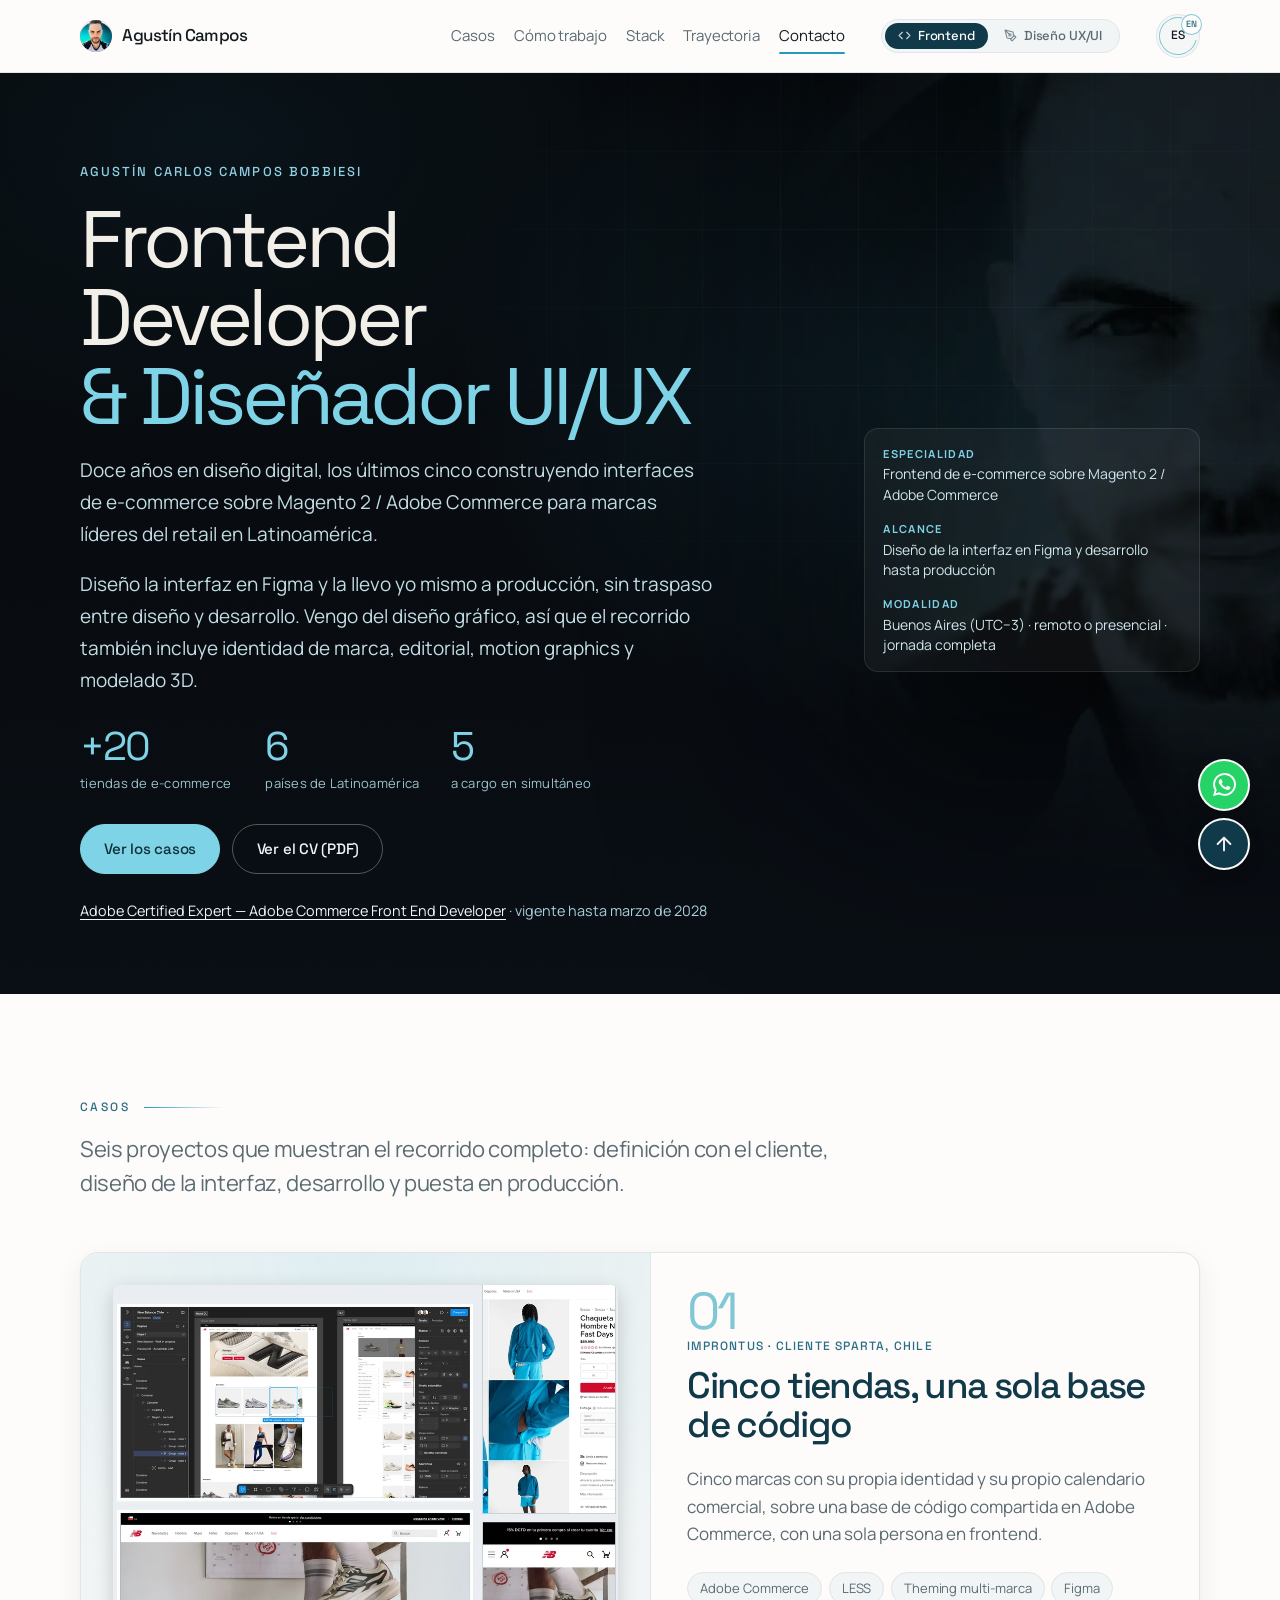
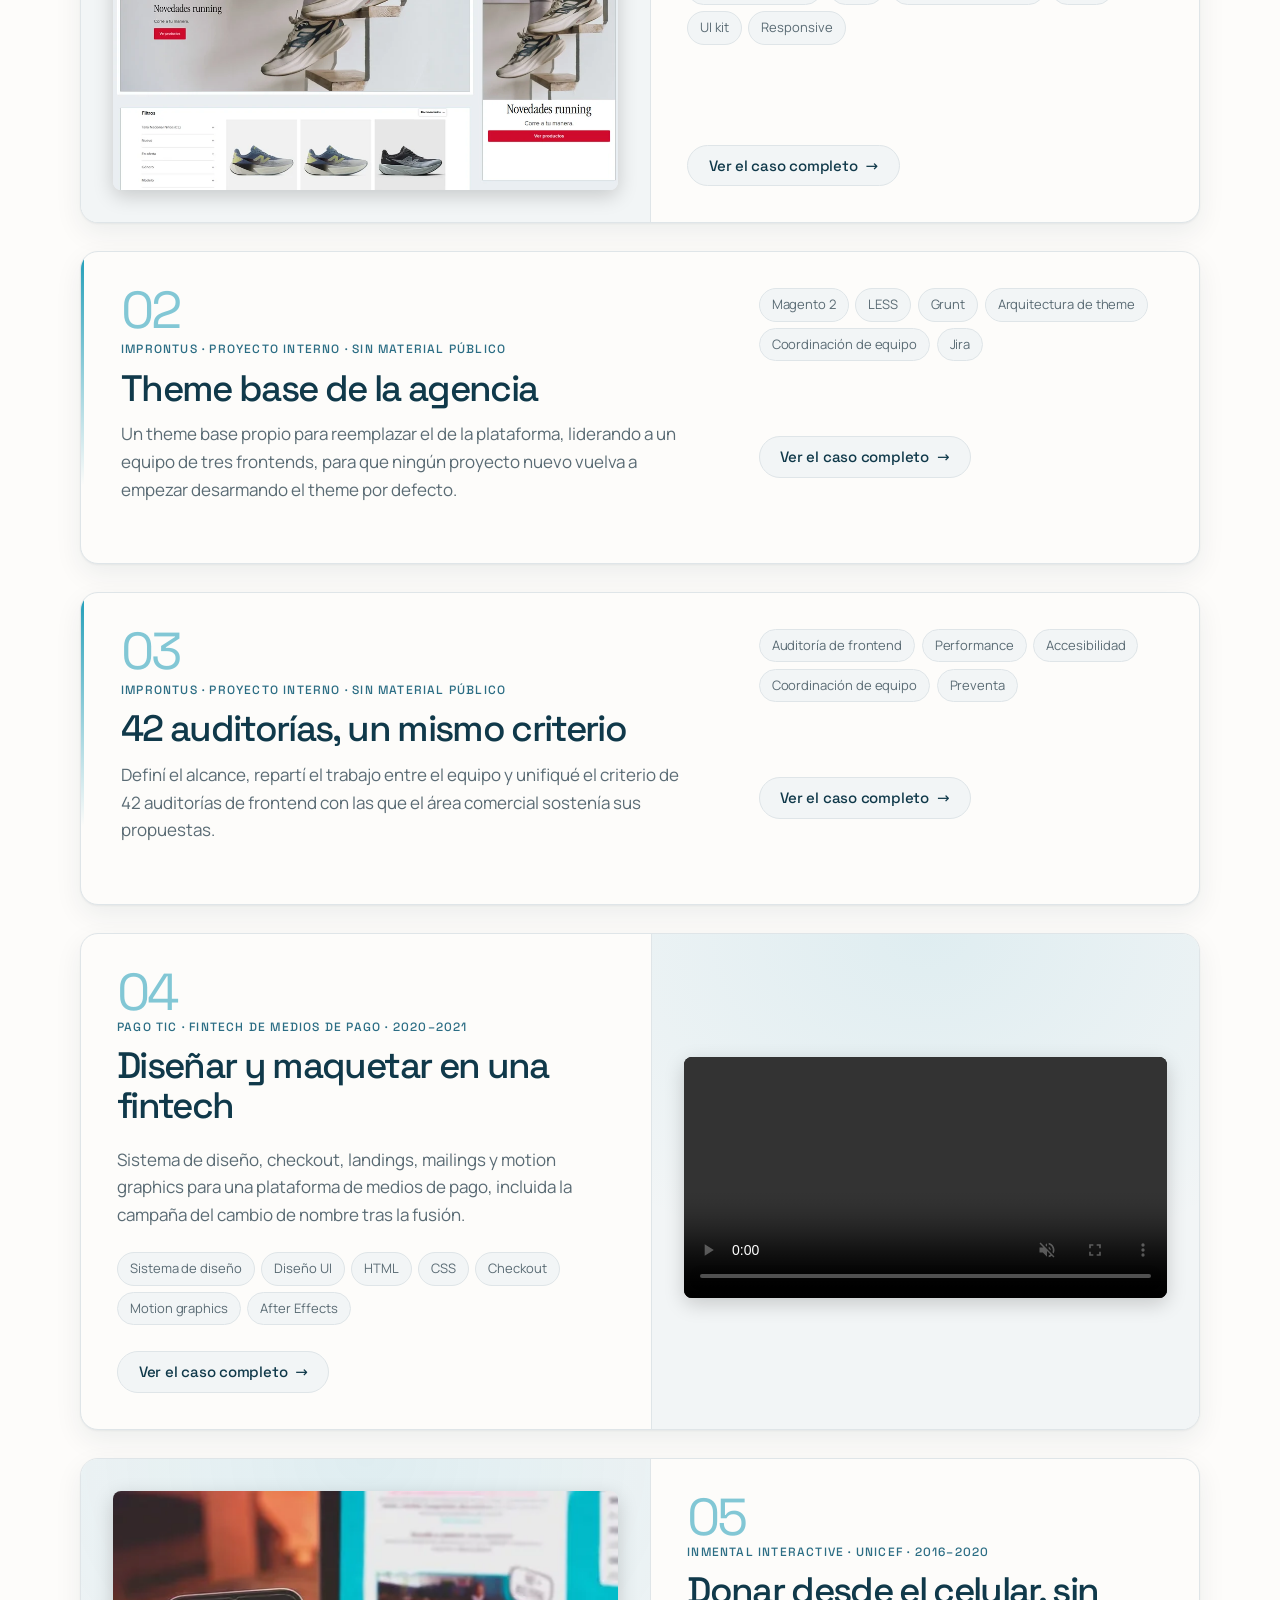
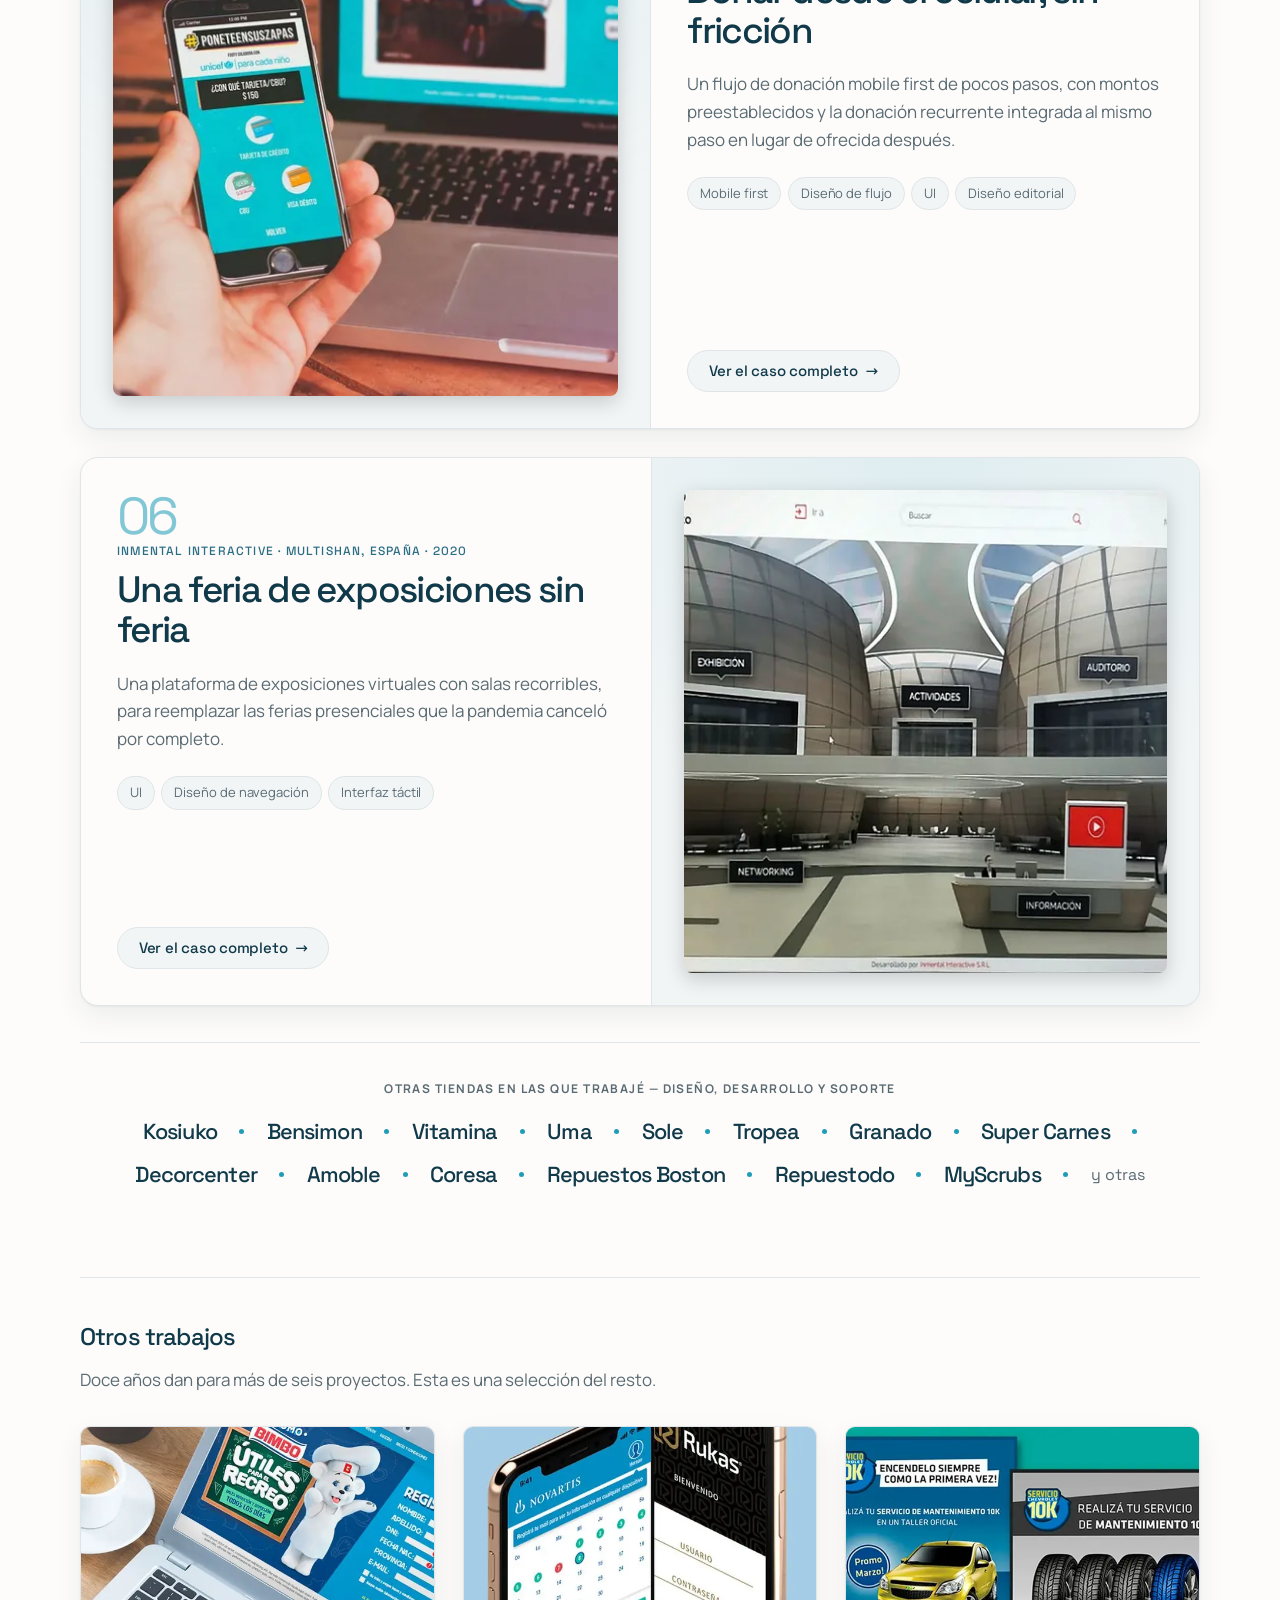
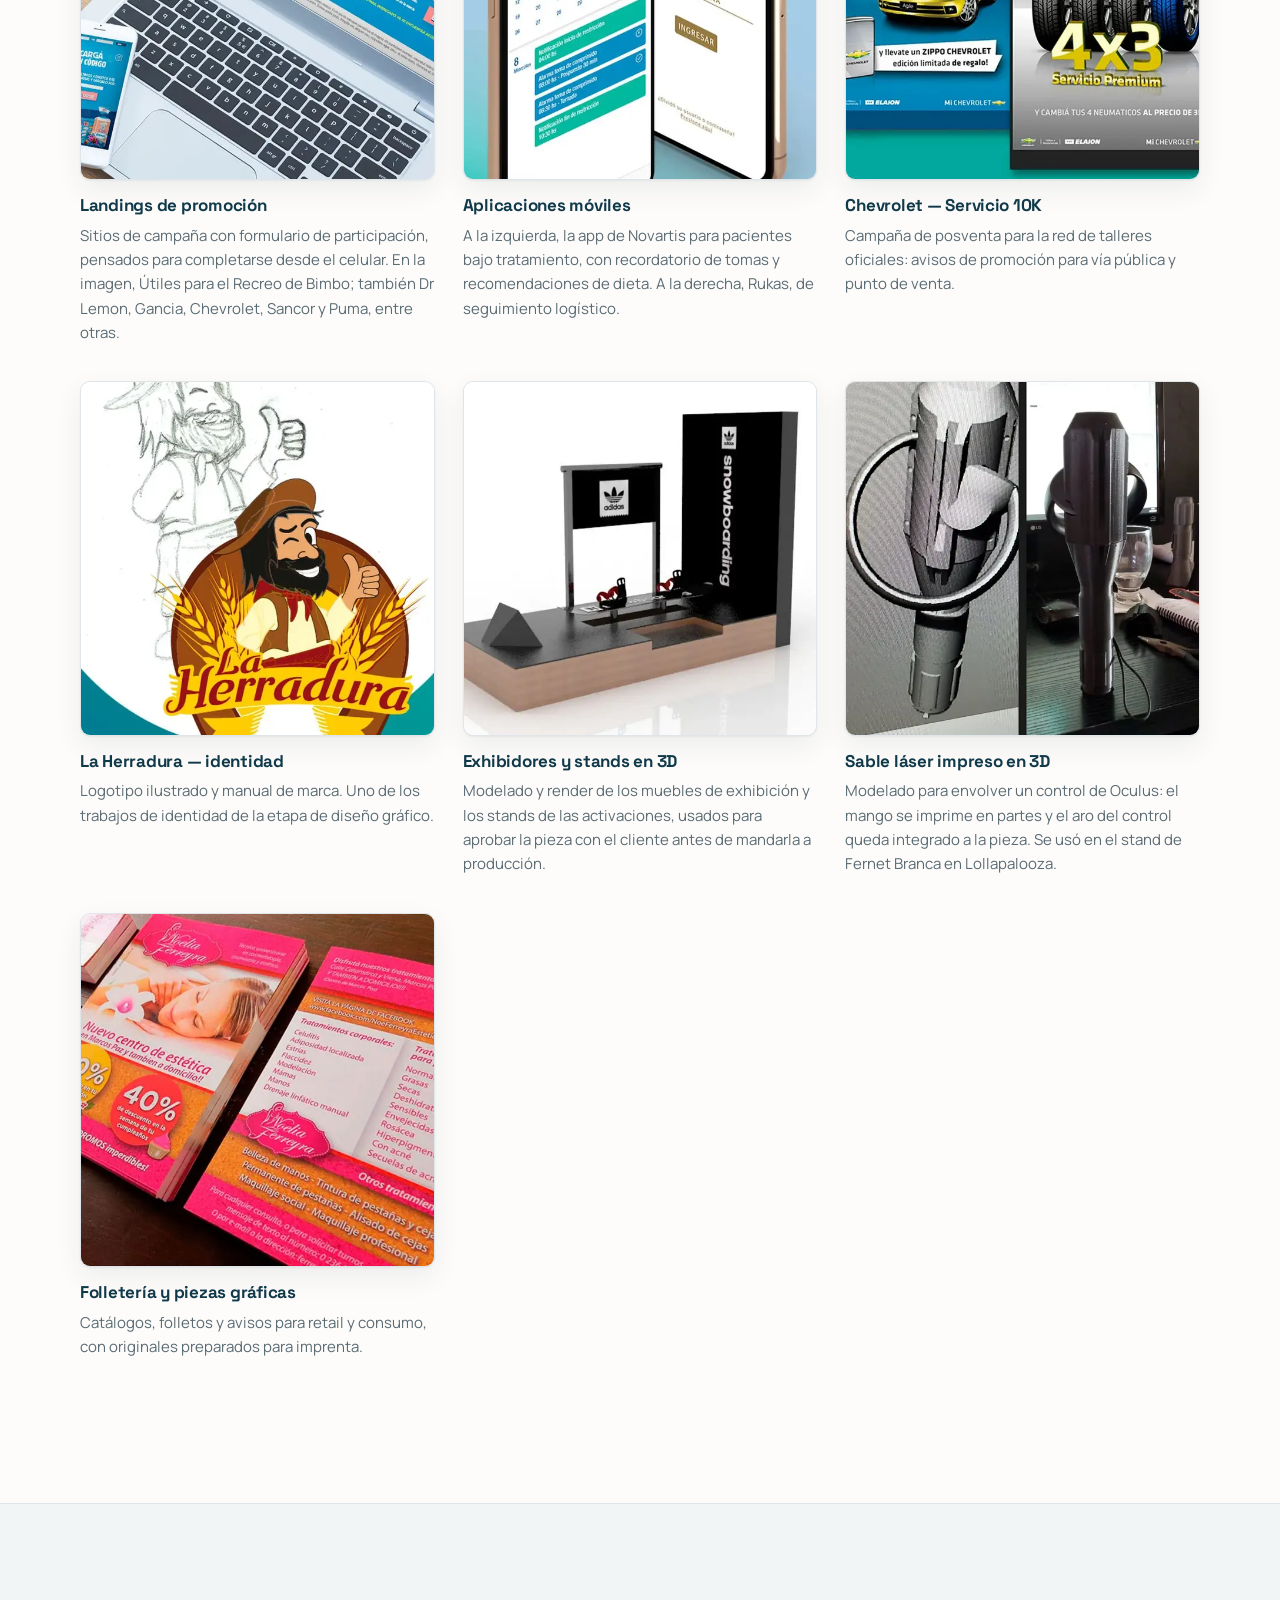
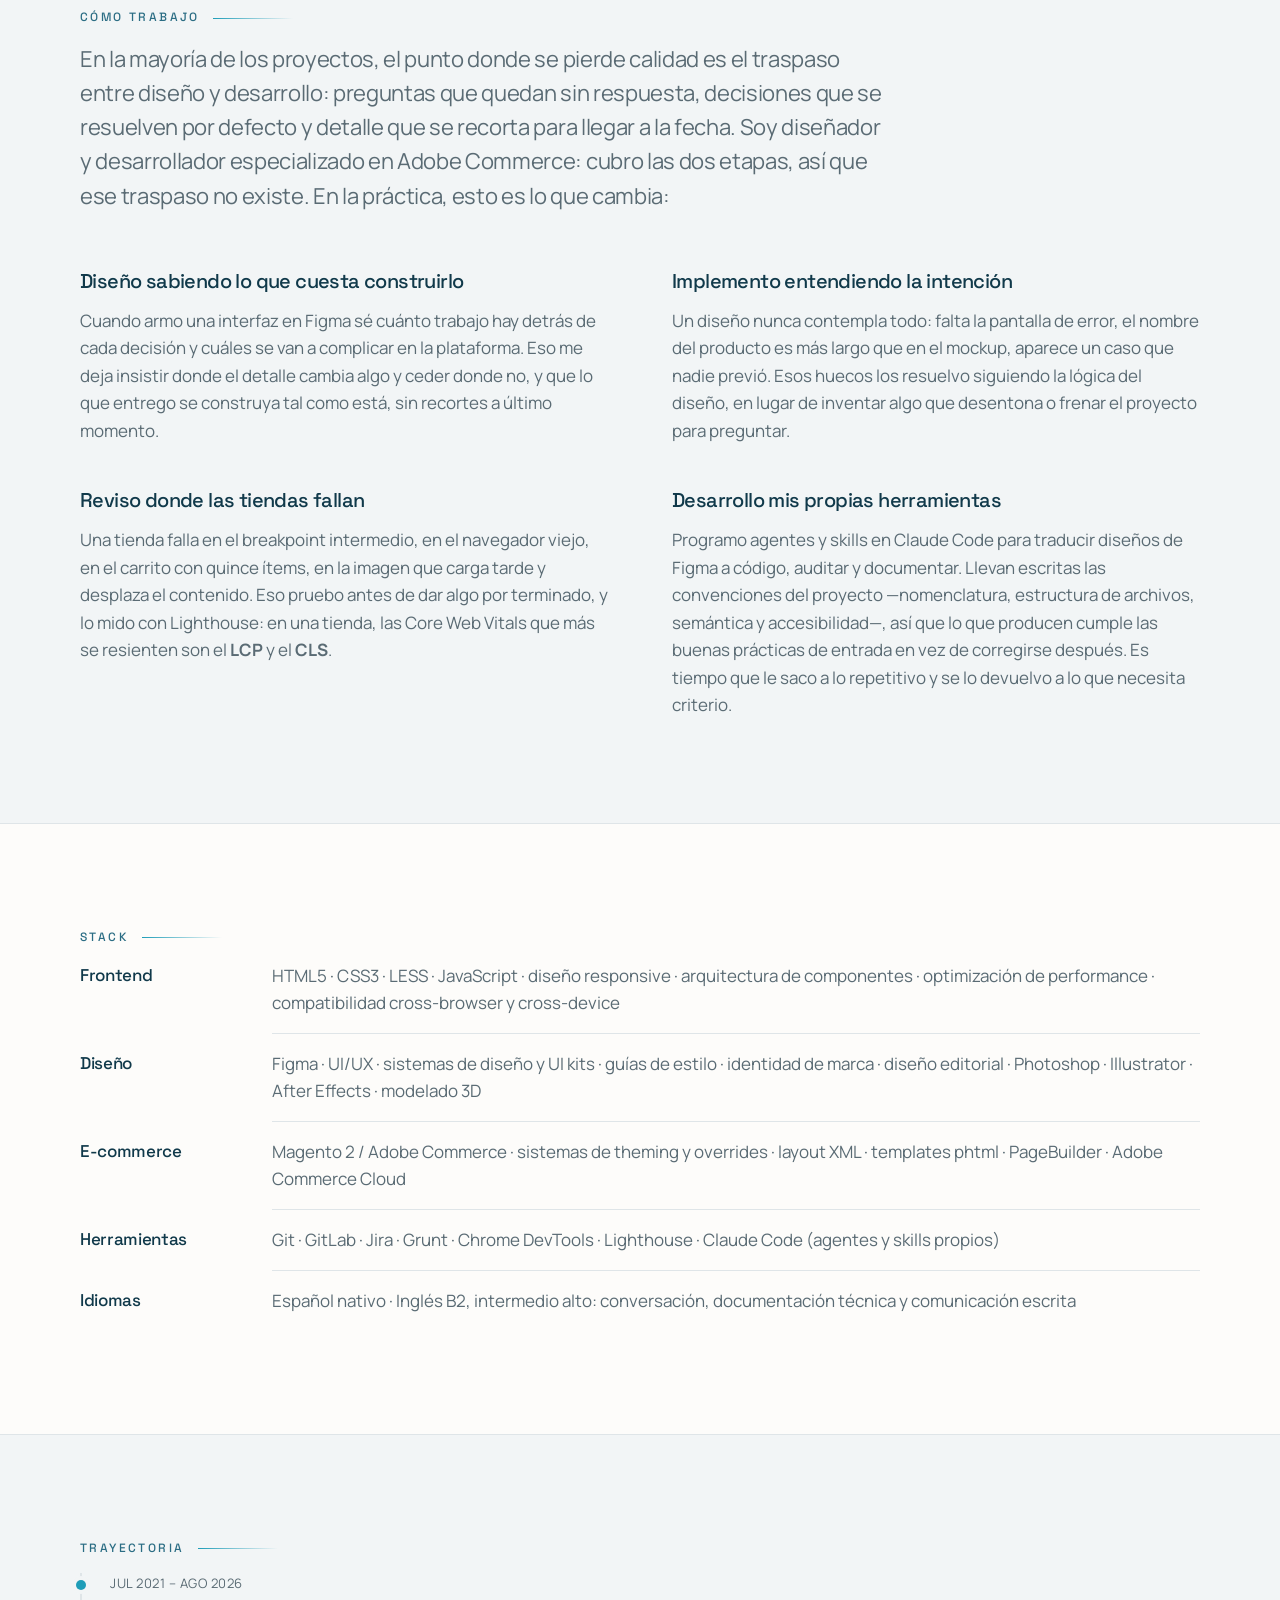
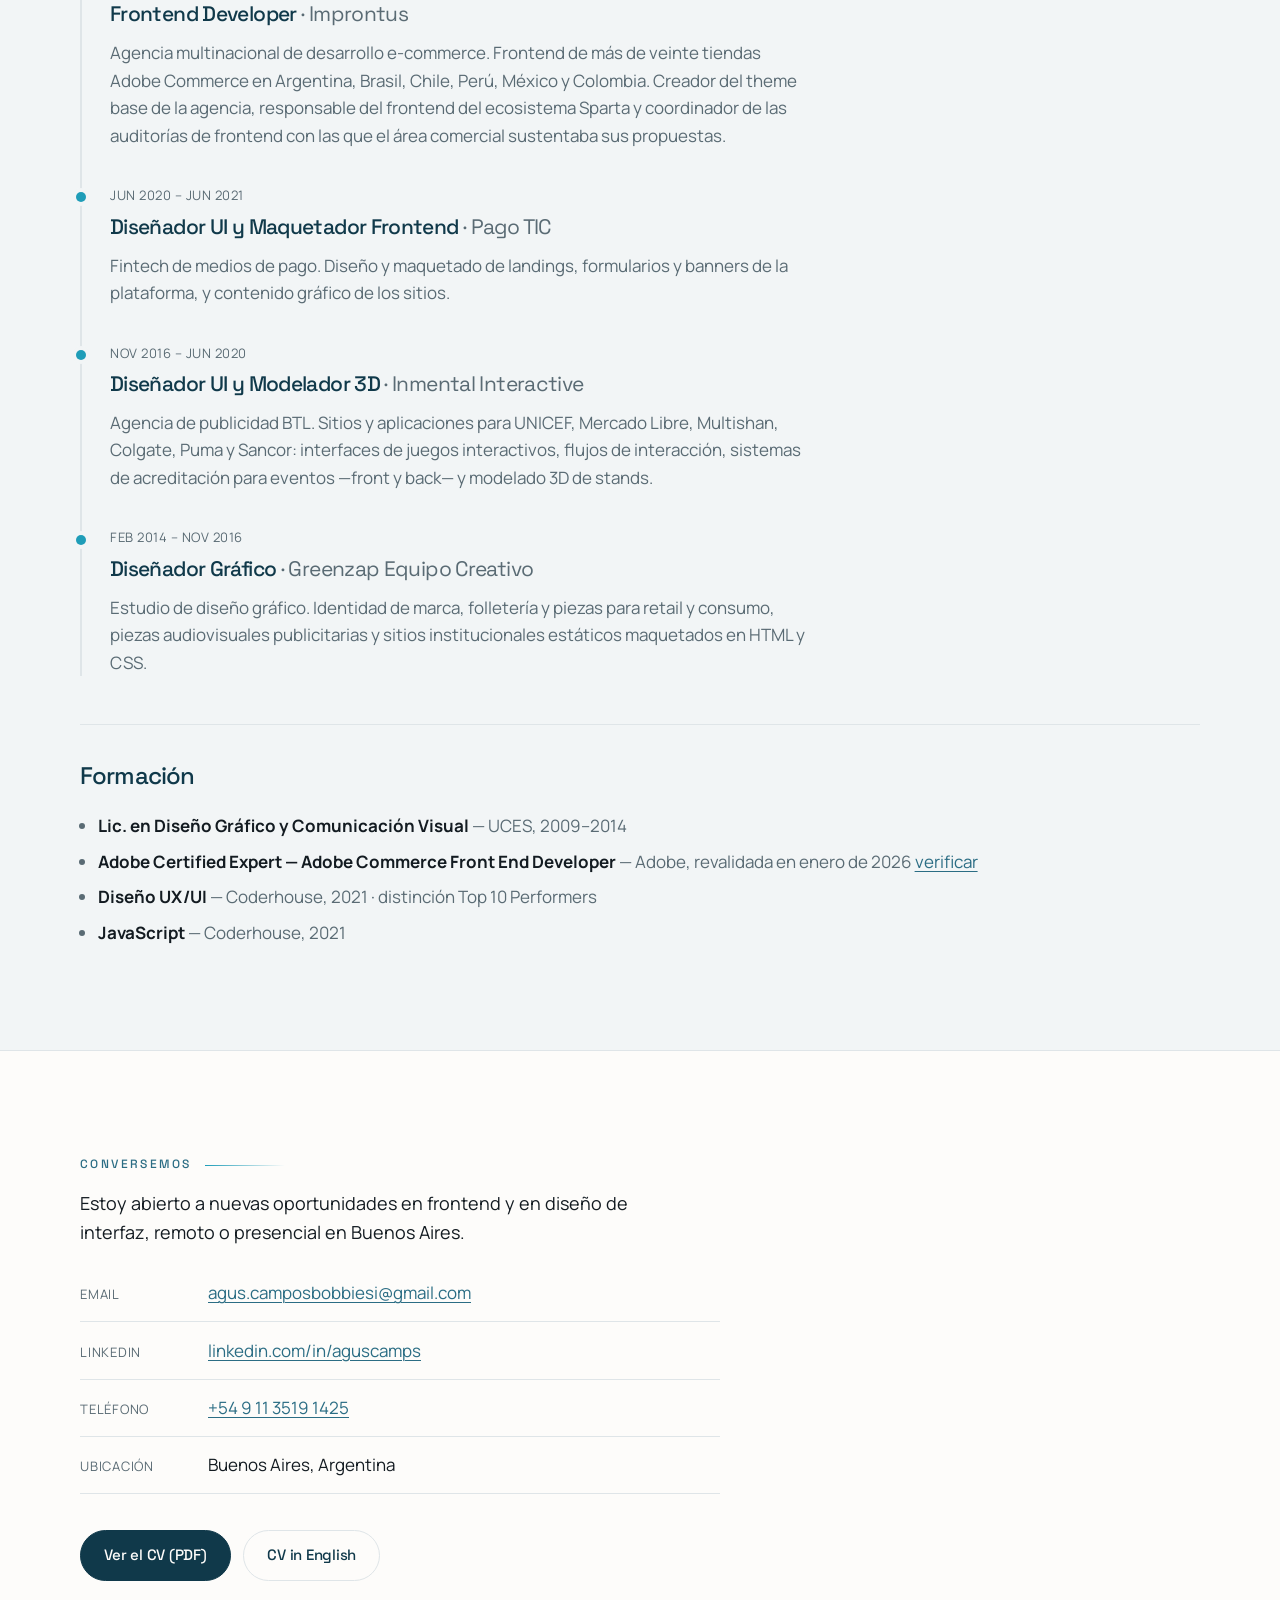
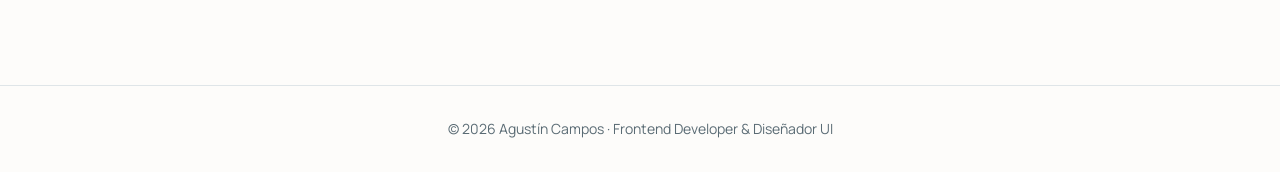
==== index.html @ d7d7ca95 "Caso 01: mosaico propio de Sparta en el carrusel Misma receta que el de New Balance: en el centro el" ====
<!DOCTYPE html>
<html lang="es">
<head>
<meta charset="utf-8">
<meta name="viewport" content="width=device-width, initial-scale=1">
<title>Agustín Campos — Frontend Developer &amp; Diseñador UI</title>
<meta name="description" content="Frontend Developer especializado en Magento 2 / Adobe Commerce y diseñador de interfaz. Casos de e-commerce multi-marca para el retail en Latinoamérica.">
<meta name="author" content="Agustín Campos">
<link rel="icon" href="img/favicon.svg" type="image/svg+xml">
<link rel="preload" href="fonts/spacegrotesk-latin.woff2" as="font" type="font/woff2" crossorigin>
<link rel="preload" href="fonts/manrope-latin.woff2" as="font" type="font/woff2" crossorigin>
<link rel="stylesheet" href="css/style.css">
<link rel="canonical" href="https://aguscamps.github.io/portfolio/">
<link rel="alternate" hreflang="es" href="https://aguscamps.github.io/portfolio/">
<link rel="alternate" hreflang="en" href="https://aguscamps.github.io/portfolio/en/">
<link rel="alternate" hreflang="x-default" href="https://aguscamps.github.io/portfolio/">

<meta property="og:type" content="website">
<meta property="og:title" content="Agustín Campos — Frontend Developer &amp; Diseñador UI">
<meta property="og:description" content="Frontend de e-commerce sobre Magento 2 / Adobe Commerce. Casos, stack y trayectoria.">
<meta property="og:image" content="img/og.png">
</head>
<body>

<a class="skip" href="#contenido">Saltar al contenido</a>

<header class="topbar">
  <div class="wrap topbar__in">
    <a class="brand" href="#inicio" aria-label="Agustín Campos — volver al inicio">
      <img src="img/foto-64.webp" width="64" height="64" alt="">
      <span>Agustín&nbsp;Campos</span>
    </a>
    <button class="navtoggle" type="button" aria-expanded="false" aria-controls="nav" aria-label="Menú">
      <span class="navtoggle__box" aria-hidden="true"></span>
      <span class="navtoggle__txt">Menú</span>
    </button>
    <nav id="nav" class="nav" aria-label="Principal">
      <div class="nav__cab">
        <p class="nav__kicker">Navegación</p>
        <button class="nav__cerrar" type="button" aria-label="Cerrar el menú">
          <svg viewBox="0 0 24 24" width="20" height="20" aria-hidden="true" focusable="false">
            <path d="M6 6l12 12M18 6L6 18" fill="none" stroke="currentColor"
                  stroke-width="1.6" stroke-linecap="round"/>
          </svg>
        </button>
      </div>
      <ul>
        <li><a href="#casos"><i aria-hidden="true">01</i>Casos</a></li>
        <li><a href="#proceso"><i aria-hidden="true">02</i>Cómo trabajo</a></li>
        <li><a href="#stack"><i aria-hidden="true">03</i>Stack</a></li>
        <li><a href="#trayectoria"><i aria-hidden="true">04</i>Trayectoria</a></li>
        <li><a href="#contacto"><i aria-hidden="true">05</i>Contacto</a></li>
      </ul>
      <nav class="perfilsw" aria-label="Elegí el perfil">
        <span aria-current="page"><svg viewBox="0 0 24 24" fill="none" stroke="currentColor" stroke-width="2" stroke-linecap="round" stroke-linejoin="round" aria-hidden="true"><path d="M16 18l6-6-6-6M8 6l-6 6 6 6"/></svg><span class="perfilsw__t">Frontend</span></span>
        <a href="diseno/"><svg viewBox="0 0 24 24" fill="none" stroke="currentColor" stroke-width="2" stroke-linecap="round" stroke-linejoin="round" aria-hidden="true"><path d="M12 19l7-7 3 3-7 7-3-3zM18 13l-1.5-7.5L2 2l3.5 14.5L13 18l5-5zM2 2l7.586 7.586"/><circle cx="11" cy="11" r="2"/></svg><span class="perfilsw__t">Diseño UX/UI</span></a>
      </nav>
      <div class="nav__pie">
        <p class="nav__lugar">Buenos Aires, Argentina · UTC−3</p>
        <p class="nav__links">
          <a href="cv/CV-Agustin-Campos-ES.pdf" target="_blank" rel="noopener">Ver el CV</a>
          <a href="https://linkedin.com/in/aguscamps" target="_blank" rel="noopener">LinkedIn</a>
        </p>
      </div>
    </nav>
    <a class="lang" href="en/index.html" hreflang="en"
       lang="en" aria-label="ES / EN · Switch to English">
      <span class="lang__actual" aria-hidden="true">ES</span>
      <span class="lang__otro" aria-hidden="true">EN</span>
    </a>
  </div>
</header>

<main id="contenido">

  <!-- ─────────────────────────────  HERO  ───────────────────────────── -->
  <section class="hero" id="inicio">
    <div class="hero__rostro" aria-hidden="true">
      <picture>
        <source media="(max-width: 900px)" srcset="[data-uri]">
        <img src="img/hero-fondo.webp" width="1500" height="1250" fetchpriority="high"
             srcset="img/hero-fondo-900.webp 900w, img/hero-fondo.webp 1500w"
             sizes="72vw" alt="">
      </picture>
    </div>
    <div class="wrap hero__in">
      <div class="hero__txt">
      <p class="hero__kicker">Agustín Carlos Campos Bobbiesi</p>
      <h1>Frontend Developer<br><span>&amp; Diseñador UI/UX</span></h1>
      <p class="hero__lead">
        Doce años en diseño digital, los últimos cinco construyendo interfaces de e-commerce
        sobre Magento 2 / Adobe Commerce para marcas líderes del retail en Latinoamérica.
      </p>
      <p class="hero__lead">
        Diseño la interfaz en Figma y la llevo yo mismo a producción, sin traspaso entre diseño y
        desarrollo. Vengo del diseño gráfico, así que el recorrido también incluye identidad de
        marca, editorial, motion graphics y modelado 3D.
      </p>
      <ul class="hero__facts">
        <li><b>+20</b><span>tiendas de e-commerce</span></li>
        <li><b>6</b><span>países de Latinoamérica</span></li>
        <li><b>5</b><span>a cargo en simultáneo</span></li>
      </ul>
      <p class="hero__cta">
        <a class="btn btn--primary" href="#casos">Ver los casos</a>
        <a class="btn" href="cv/CV-Agustin-Campos-ES.pdf" target="_blank" rel="noopener">Ver el CV (PDF)</a>
      </p>
      <p class="hero__cert">
        <a href="https://certification.adobe.com/credential/verify/62203fce-1300-43aa-aa28-fe6fe5e96310" target="_blank" rel="noopener">
          Adobe Certified Expert — Adobe Commerce Front End Developer</a>
        <span>· vigente hasta marzo de 2028</span>
      </p>
      </div>
      <dl class="hero__panel">
        <dt>Especialidad</dt>
        <dd>Frontend de e-commerce sobre Magento&nbsp;2 / Adobe Commerce</dd>
        <dt>Alcance</dt>
        <dd>Diseño de la interfaz en Figma y desarrollo hasta producción</dd>
        <dt>Modalidad</dt>
        <dd>Buenos Aires (UTC−3) · remoto o presencial · jornada completa</dd>
      </dl>
    </div>
  </section>

  <!-- ─────────────────────────────  CASOS  ──────────────────────────── -->
  <section class="section" id="casos">
    <div class="wrap">
      <h2 class="sect__h">Casos</h2>
      <p class="sect__intro">
        Seis proyectos que muestran el recorrido completo: definición con el cliente, diseño de
        la interfaz, desarrollo y puesta en producción.
      </p>

      <!-- CASO 1 -->
        <p class="casos__desliza">Deslizá para recorrer los 6 casos</p>
      <div class="casos__pista">
      <article class="case" id="caso-sparta">
        <div class="case__media">
          <figure>
            <img src="img/nb-mosaico.webp"
                 srcset="img/nb-mosaico-800.webp 800w, img/nb-mosaico.webp 1600w" sizes="(max-width: 900px) 92vw, 1200px" width="1600" height="1000" loading="lazy"
                 alt="Mosaico del proyecto New Balance Chile. En el centro, el archivo de Figma con el diseño del home junto al del listado de productos, y debajo el home publicado en newbalance.cl. Alrededor, el listado de productos, la ficha de producto y la versión mobile del sitio.">
            <figcaption>El diseño en Figma y el sitio en producción, con el listado, la ficha de producto y la versión mobile alrededor.</figcaption>
          </figure>
          <figure>
            <img src="img/nb-figma.webp"
                 srcset="img/nb-figma-960.webp 960w, img/nb-figma.webp 1920w" sizes="(max-width: 900px) 92vw, 1200px" width="1920" height="1048" loading="lazy"
                 alt="El archivo de New Balance Chile abierto en Figma, con el diseño ampliado: el árbol de capas muestra la estructura del home con sus contenedores nombrados, y el panel derecho las propiedades de diseño automático con el espaciado. En el lienzo, el bloque editorial de tres imágenes y la fila de productos.">
            <figcaption>El archivo en Figma: capas nombradas, contenedores anidados y diseño automático. Diseñé la interfaz completa y después desarrollé el theme.</figcaption>
          </figure>
          <figure>
            <img src="img/sp-mosaico.webp"
                 srcset="img/sp-mosaico-800.webp 800w, img/sp-mosaico.webp 1600w" sizes="(max-width: 900px) 92vw, 1200px" width="1600" height="1000" loading="lazy"
                 alt="Mosaico del proyecto Sparta. En el centro, el archivo de Figma con el diseño del catálogo y la landing de zapatillas, y debajo el home publicado en sparta.cl con el carrusel de marcas. Alrededor, una ficha de producto, la versión mobile y los accesos por categoría.">
            <figcaption>Sparta: diseñé el catálogo y la landing de zapatillas. El sitio corre las cinco marcas sobre la misma base de código.</figcaption>
          </figure>
          <figure>
            <img src="img/sparta-home.webp"
                 srcset="img/sparta-home-800.webp 800w, img/sparta-home.webp 1600w" sizes="(max-width: 900px) 92vw, 640px" width="1600" height="1000" loading="lazy"
                 alt="Home de sparta.cl: navegación por deporte, banner de campaña del Mundial de Vóleibol y carrusel con las marcas del catálogo.">
            <figcaption>sparta.cl — home</figcaption>
          </figure>
          <figure>
            <img src="img/newbalance-home.webp"
                 srcset="img/newbalance-home-800.webp 800w, img/newbalance-home.webp 1600w" sizes="(max-width: 900px) 92vw, 640px" width="1600" height="1000" loading="lazy"
                 alt="Home de newbalance.cl, tienda oficial de New Balance en Chile: banner de running y grilla de zapatillas destacadas.">
            <figcaption>newbalance.cl — home</figcaption>
          </figure>
        </div>
        <div class="case__body">
          <p class="case__num" aria-hidden="true">01</p>
          <p class="case__meta">Improntus · Cliente Sparta, Chile</p>
          <h3>Cinco tiendas, una sola base de código</h3>
          <p class="case__resumen">Cinco marcas con su propia identidad y su propio calendario
            comercial, sobre una base de código compartida en Adobe Commerce, con una sola persona
            en frontend.</p>

          <div class="case__detalle">
          <dl class="facts">
            <dt>Contexto</dt>
            <dd>Sparta opera en Chile el retail deportivo de cinco marcas —Sparta, New Balance,
              Head, Speedo y Trek—, cada una con su tienda, su identidad y su calendario comercial,
              sobre una base de código compartida en Adobe Commerce.</dd>

            <dt>El problema</dt>
            <dd>Dos de las tiendas necesitaban un theme nuevo y las otras tres seguían corriendo el
              theme heredado de la agencia anterior. Todo lo que se tocaba en la base compartida
              —una mejora, un módulo, un cambio de infraestructura— tenía que seguir funcionando en
              los dos mundos a la vez.</dd>

            <dt>Qué hice</dt>
            <dd>Quedé a cargo del frontend de las cinco tiendas. Para <b>New Balance Chile</b> diseñé
              la interfaz completa en Figma y desarrollé el theme desde cero; para <b>Sparta</b>
              participé del diseño de las páginas y desarrollé también el theme desde cero. En
              <b>Head, Speedo y Trek</b> trabajé sobre el theme heredado: adapté el código a la
              infraestructura nueva del sitio, resolví problemas preexistentes y apliqué las mejoras
              y los módulos que se sumaban para todas las tiendas. Armé además los UI kits, que
              quedaron como fuente única entre diseño y desarrollo.</dd>

            <dt>Resultado</dt>
            <dd>Dos sitios nuevos en producción, con identidades distintas, y tres heredados
              sostenidos y actualizados sin rehacerlos. Cinco tiendas en paralelo, con una sola
              persona en frontend.</dd>
          </dl>

          <p class="case__links">
            <a href="https://www.sparta.cl" target="_blank" rel="noopener">sparta.cl</a>
            <a href="https://www.newbalance.cl" target="_blank" rel="noopener">newbalance.cl</a>
          </p>
          </div>

          <ul class="tags">
            <li>Adobe Commerce</li><li>LESS</li><li>Theming multi-marca</li><li>Figma</li>
            <li>UI kit</li><li>Responsive</li>
          </ul>
          <p class="case__acciones">
            <button class="case__abrir" type="button">Ver el caso completo</button>
          </p>
        </div>
      </article>

      <!-- CASO 2 -->
      <article class="case case--full" id="caso-theme">
        <div class="case__body">
          <div class="case__head">
            <p class="case__num" aria-hidden="true">02</p>
            <p class="case__meta">Improntus · Proyecto interno · Sin material público</p>
            <h3>Theme base de la agencia</h3>
            <p class="case__resumen">Un theme base propio para reemplazar el de la plataforma,
              liderando a un equipo de tres frontends, para que ningún proyecto nuevo vuelva a
              empezar desarmando el theme por defecto.</p>
          </div>

          <div class="case__detalle">
          <dl class="facts">
            <div>
              <dt>Contexto</dt>
              <dd>Todo proyecto Magento arranca del theme por defecto de la plataforma, pensado
                para demostrar y no para producir. Cada tienda nueva empezaba desarmándolo.</dd>
            </div>
            <div>
              <dt>El problema</dt>
              <dd>El equipo de frontend repetía el mismo trabajo de base en cada proyecto y
                tropezaba con los mismos errores nativos de la plataforma, proyecto tras
                proyecto.</dd>
            </div>
            <div>
              <dt>Qué hice</dt>
              <dd>Creé un theme base propio para reemplazarlo, orientado a reducir los tiempos
                de maquetado de todo el equipo: simplifiqué el sistema de variables, incorporé Grunt
                webfonts para las tipografías de iconos custom y corregí de raíz los errores nativos
                que veníamos parcheando uno por uno. <b>Lideré el proyecto con un equipo de tres
                frontends:</b> definí el alcance, generé y distribuí las tareas por sprints en Jira,
                expliqué los objetivos y revisé las entregas, mientras tomaba tareas de maquetado en
                paralelo.</dd>
            </div>
            <div>
              <dt>Resultado</dt>
              <dd>Una base común adoptada por el equipo, con menos tiempo de arranque por proyecto y
                los errores conocidos resueltos de entrada.</dd>
            </div>
          </dl>

          </div>

          <ul class="tags">
            <li>Magento 2</li><li>LESS</li><li>Grunt</li><li>Arquitectura de theme</li>
            <li>Coordinación de equipo</li><li>Jira</li>
          </ul>
          <p class="case__acciones">
            <button class="case__abrir" type="button">Ver el caso completo</button>
          </p>
        </div>
      </article>

      <!-- CASO 3 -->
      <article class="case case--full" id="caso-auditorias">
        <div class="case__body">
          <div class="case__head">
            <p class="case__num" aria-hidden="true">03</p>
            <p class="case__meta">Improntus · Proyecto interno · Sin material público</p>
            <h3>42 auditorías, un mismo criterio</h3>
            <p class="case__resumen">Definí el alcance, repartí el trabajo entre el equipo y
              unifiqué el criterio de 42 auditorías de frontend con las que el área comercial
              sostenía sus propuestas.</p>
          </div>

          <div class="case__detalle">
          <dl class="facts">
            <div>
              <dt>Contexto</dt>
              <dd>El área comercial necesitaba argumentos técnicos para dos frentes: convencer a
                potenciales clientes y venderle mejoras a la cartera que ya teníamos.</dd>
            </div>
            <div>
              <dt>El problema</dt>
              <dd>Auditar decenas de sitios excede a una persona, y los informes tenían que salir
                con un criterio único: si cada uno mide cosas distintas, no sirven para comparar ni
                para sostener una propuesta frente al cliente.</dd>
            </div>
            <div>
              <dt>Qué hice</dt>
              <dd>Definí el alcance de la auditoría —performance, responsive, accesibilidad y
                calidad del código— y <b>tomé la coordinación</b>: llevé el control en una planilla,
                repartí las auditorías entre el equipo, revisé y edité cada entrega para que todas
                hablaran el mismo idioma y las elevé a la dirección. Hice yo mismo buena parte de
                ellas.</dd>
            </div>
            <div>
              <dt>Resultado</dt>
              <dd><b>42 auditorías</b>: 18 de potenciales clientes y 24 de la cartera existente.
                Entre los potenciales estaban <b>Sparta</b> y <b>Granado</b>, que después fueron
                clientes de la agencia; del ecosistema Sparta terminé quedando a cargo.</dd>
            </div>
          </dl>

          </div>

          <ul class="tags">
            <li>Auditoría de frontend</li><li>Performance</li><li>Accesibilidad</li>
            <li>Coordinación de equipo</li><li>Preventa</li>
          </ul>
          <p class="case__acciones">
            <button class="case__abrir" type="button">Ver el caso completo</button>
          </p>
        </div>
      </article>


      <!-- CASO 4 -->
      <article class="case case--alt" id="caso-pagotic">
        <div class="case__media">
          <figure>
            <video src="video/pagotic-rebrand.mp4" width="1280" height="720"
                   controls muted loop playsinline preload="metadata"></video>
            <figcaption>Pago TIC — transición de PayperTIC y +Simple a Pago TIC, hecha con After
              Effects</figcaption>
          </figure>
        </div>
        <div class="case__body">
          <p class="case__num" aria-hidden="true">04</p>
          <p class="case__meta">Pago TIC · Fintech de medios de pago · 2020–2021</p>
          <h3>Diseñar y maquetar en una fintech</h3>
          <p class="case__resumen">Sistema de diseño, checkout, landings, mailings y motion
            graphics para una plataforma de medios de pago, incluida la campaña del cambio de
            nombre tras la fusión.</p>

          <div class="case__detalle">
          <dl class="facts">
            <dt>Contexto</dt>
            <dd><b>PayperTIC</b> es una plataforma de medios de pago. Trabajaba en el equipo de
              diseño, a cargo del diseño gráfico y de interfaz de la empresa, y además maquetaba en
              HTML y CSS las landings, los formularios y los banners de campaña. El resto del
              frontend lo llevaba el equipo de desarrollo.</dd>

            <dt>Qué hacía</dt>
            <dd>Armé el <b>sistema de diseño</b> de las interfaces de la empresa. Sobre eso:
              landings con formularios para las campañas, el checkout de la plataforma de pagos,
              mejoras visuales sobre las pantallas de backoffice y frontoffice,
              banners y piezas para redes sociales, y el maquetado HTML de los mailings. También
              motion graphics: videos promocionales y piezas para capacitaciones internas.</dd>

            <dt>La fusión</dt>
            <dd>Sobre el final de mi período, PayperTIC se fusionó con <b>+Simple</b> y la compañía
              pasó a llamarse Pago TIC. Hice las piezas de la campaña del cambio de nombre, entre
              ellas la transición de un logotipo al otro animada en After Effects.</dd>
          </dl>

          </div>

          <ul class="tags">
            <li>Sistema de diseño</li><li>Diseño UI</li><li>HTML</li><li>CSS</li>
            <li>Checkout</li><li>Motion graphics</li><li>After Effects</li>
          </ul>
          <p class="case__acciones">
            <button class="case__abrir" type="button">Ver el caso completo</button>
          </p>
        </div>
      </article>

      <!-- CASO 5 -->
      <article class="case" id="caso-unicef">
        <div class="case__media">
          <figure>
            <img src="img/unicef.webp"
                 srcset="img/unicef-800.webp 800w, img/unicef.webp 1600w" sizes="(max-width: 900px) 92vw, 640px" width="1600" height="1000" loading="lazy"
                 alt="Campaña Ponete en sus zapatas de UNICEF en el celular: pantalla de donación con montos y pago con tarjeta.">
            <figcaption>UNICEF — donación desde el celular</figcaption>
          </figure>
          <figure>
            <img src="img/unicef-pieza.webp"
                 srcset="img/unicef-pieza-800.webp 800w, img/unicef-pieza.webp 1600w" sizes="(max-width: 900px) 92vw, 640px" width="1600" height="1000" loading="lazy"
                 alt="Libro de actividades de UNICEF, con juegos y laberintos ilustrados, abierto y en portada.">
            <figcaption>UNICEF — libro de actividades para donantes</figcaption>
          </figure>
        </div>
        <div class="case__body">
          <p class="case__num" aria-hidden="true">05</p>
          <p class="case__meta">Inmental Interactive · UNICEF · 2016–2020</p>
          <h3>Donar desde el celular, sin fricción</h3>
          <p class="case__resumen">Un flujo de donación mobile first de pocos pasos, con montos
            preestablecidos y la donación recurrente integrada al mismo paso en lugar de ofrecida
            después.</p>

          <div class="case__detalle">
          <dl class="facts">
            <dt>Contexto</dt>
            <dd>Sitio de recaudación de fondos y concientización de UNICEF. La mayor parte del
              tráfico llegaba desde el celular, empujado por campañas.</dd>

            <dt>El problema</dt>
            <dd>La donación es una decisión que se enfría rápido: cada campo de más, cada pantalla
              de más y cada duda sobre a dónde va la plata cuestan donantes.</dd>

            <dt>Qué hice</dt>
            <dd>Diseñé el sitio con enfoque mobile first y un flujo de pago simple y transparente:
              montos preestablecidos para evitar que el usuario tenga que decidir una cifra desde
              cero, y opción de donación recurrente en el mismo paso. Diseñé además las campañas de
              redes y de mailing que llevaban tráfico al sitio, y un libro de actividades
              descargable e imprimible que se entregaba como regalo a los donantes.</dd>

            <dt>Resultado</dt>
            <dd>Un recorrido de donación de pocos pasos, legible en pantalla chica, con la
              recurrencia integrada al flujo en lugar de ofrecida después.</dd>
          </dl>

          </div>

          <ul class="tags">
            <li>Mobile first</li><li>Diseño de flujo</li><li>UI</li><li>Diseño editorial</li>
          </ul>
          <p class="case__acciones">
            <button class="case__abrir" type="button">Ver el caso completo</button>
          </p>
        </div>
      </article>

      <!-- CASO 6 -->
      <article class="case case--alt" id="caso-multishan">
        <div class="case__media case__media--mosaico">
          <figure>
            <img src="img/multishan-lobby.webp"
                 srcset="img/multishan-lobby-800.webp 800w, img/multishan-lobby.webp 1600w" sizes="(max-width: 900px) 92vw, 640px" width="1600" height="1000" loading="lazy"
                 alt="Lobby de la feria virtual con los accesos señalizados sobre el espacio: exhibición, actividades, auditorio, agenda, networking e información.">
            <figcaption>Multishan — lobby, con los accesos a cada sector</figcaption>
          </figure>
          <figure>
            <img src="img/multishan-pabellon.webp"
                 srcset="img/multishan-pabellon-800.webp 800w, img/multishan-pabellon.webp 1600w" sizes="(max-width: 900px) 92vw, 640px" width="1600" height="1000" loading="lazy"
                 alt="Pabellón de la feria virtual: un pasillo con los stands de las marcas montados a ambos lados, bajo un techo de estructura metálica.">
            <figcaption>Multishan — pabellón de exposición</figcaption>
          </figure>
          <figure>
            <img src="img/multishan-stand.webp"
                 srcset="img/multishan-stand-800.webp 800w, img/multishan-stand.webp 1600w" sizes="(max-width: 900px) 92vw, 640px" width="1600" height="1000" loading="lazy"
                 alt="Stand virtual de una marca de motores: los productos sobre tarimas y puntos de información y de vista 360 repartidos por el espacio.">
            <figcaption>Multishan — stand de marca, con los puntos interactivos</figcaption>
          </figure>
        </div>
        <div class="case__body">
          <p class="case__num" aria-hidden="true">06</p>
          <p class="case__meta">Inmental Interactive · Multishan, España · 2020</p>
          <h3>Una feria de exposiciones sin feria</h3>
          <p class="case__resumen">Una plataforma de exposiciones virtuales con salas recorribles,
            para reemplazar las ferias presenciales que la pandemia canceló por completo.</p>

          <div class="case__detalle">
          <dl class="facts">
            <dt>Contexto</dt>
            <dd>Multishan organizaba exposiciones presenciales en España. La pandemia las canceló
              todas y con ellas el negocio entero.</dd>

            <dt>El problema</dt>
            <dd>Trasladar a una pantalla algo cuyo valor era caminar el lugar: recorrer, frenar
              donde algo llama la atención y hablar con la marca.</dd>

            <dt>Qué hice</dt>
            <dd>Diseñé una plataforma de exposiciones virtuales con salas recorribles: el visitante
              se mueve por el espacio y los stands de cada marca se abren desde puntos interactivos
              distribuidos en la sala. Diseñé también la interfaz de su terminal de autoservicio de comidas rápidas.</dd>

            <dt>Resultado</dt>
            <dd>Un reemplazo funcional del evento presencial durante el período en que no hubo
              alternativa.</dd>
          </dl>

          </div>

          <ul class="tags">
            <li>UI</li><li>Diseño de navegación</li><li>Interfaz táctil</li>
          </ul>
          <p class="case__acciones">
            <button class="case__abrir" type="button">Ver el caso completo</button>
          </p>
        </div>
      </article>
      </div>

      <!-- OTROS -->
      <div class="marcas">
        <p class="marcas__label">Otras tiendas en las que trabajé &#8212; diseño, desarrollo y soporte</p>
        <ul class="marcas__list">
          <li>Kosiuko</li><li>Bensimon</li><li>Vitamina</li><li>Uma</li><li>Sole</li>
          <li>Tropea</li><li>Granado</li><li>Super Carnes</li><li>Decorcenter</li>
          <li>Amoble</li><li>Coresa</li><li>Repuestos Boston</li><li>Repuestodo</li>
          <li>MyScrubs</li><li class="marcas__mas">y otras</li>
        </ul>
      </div>

      <div class="otros">
        <h3>Otros trabajos</h3>
        <p class="otros__intro">
          Doce años dan para más de seis proyectos. Esta es una selección del resto.
        </p>
        <p class="otros__desliza">Deslizá para ver las siete piezas</p>

        <ul class="grid-otros">
          <li>
            <figure>
              <img src="img/otros-bimbo.webp"
                 srcset="img/otros-bimbo-600.webp 600w, img/otros-bimbo.webp 900w" sizes="(max-width: 720px) 78vw, (max-width: 900px) 44vw, 320px" width="900" height="900" loading="lazy"
                   alt="Landing de registro de la promoción Útiles para el Recreo de Bimbo, en notebook y celular.">
              <figcaption>
                <b>Landings de promoción</b>
                Sitios de campaña con formulario de participación, pensados para completarse desde
                el celular. En la imagen, Útiles para el Recreo de Bimbo; también Dr Lemon, Gancia,
                Chevrolet, Sancor y Puma, entre otras.
              </figcaption>
            </figure>
          </li>
          <li>
            <figure>
              <img src="img/otros-novartis.webp"
                 srcset="img/otros-novartis-600.webp 600w, img/otros-novartis.webp 900w" sizes="(max-width: 720px) 78vw, (max-width: 900px) 44vw, 320px" width="900" height="900" loading="lazy"
                   alt="Dos celulares con las pantallas de dos aplicaciones: la agenda de tomas de la app de Novartis y el ingreso de la app Rukas.">
              <figcaption>
                <b>Aplicaciones móviles</b>
                A la izquierda, la app de Novartis para pacientes bajo tratamiento, con recordatorio
                de tomas y recomendaciones de dieta. A la derecha, Rukas, de seguimiento logístico.
              </figcaption>
            </figure>
          </li>
          <li>
            <figure>
              <img src="img/otros-chevrolet.webp"
                 srcset="img/otros-chevrolet-600.webp 600w, img/otros-chevrolet.webp 900w" sizes="(max-width: 720px) 78vw, (max-width: 900px) 44vw, 320px" width="900" height="900" loading="lazy"
                   alt="Dos avisos de la campaña Servicio 10K de Chevrolet, con promociones de mantenimiento y neumáticos.">
              <figcaption>
                <b>Chevrolet — Servicio 10K</b>
                Campaña de posventa para la red de talleres oficiales: avisos de promoción para
                vía pública y punto de venta.
              </figcaption>
            </figure>
          </li>
          <li>
            <figure>
              <img src="img/otros-herradura.webp"
                 srcset="img/otros-herradura-600.webp 600w, img/otros-herradura.webp 900w" sizes="(max-width: 720px) 78vw, (max-width: 900px) 44vw, 320px" width="900" height="900" loading="lazy"
                   alt="Logotipo ilustrado de La Herradura: un panadero con gorro y una herradura con espigas de trigo.">
              <figcaption>
                <b>La Herradura — identidad</b>
                Logotipo ilustrado y manual de marca. Uno de los trabajos de identidad de la
                etapa de diseño gráfico.
              </figcaption>
            </figure>
          </li>
          <li>
            <figure>
              <img src="img/otros-3d.webp"
                 srcset="img/otros-3d-600.webp 600w, img/otros-3d.webp 900w" sizes="(max-width: 720px) 78vw, (max-width: 900px) 44vw, 320px" width="900" height="900" loading="lazy"
                   alt="Render 3D de un exhibidor de punto de venta de adidas Snowboarding: base de madera, tapa negra y panel vertical con la marca.">
              <figcaption>
                <b>Exhibidores y stands en 3D</b>
                Modelado y render de los muebles de exhibición y los stands de las activaciones,
                usados para aprobar la pieza con el cliente antes de mandarla a producción.
              </figcaption>
            </figure>
          </li>
          <li>
            <figure>
              <img src="img/otros-sable.webp"
                 srcset="img/otros-sable-600.webp 600w, img/otros-sable.webp 900w" sizes="(max-width: 720px) 78vw, (max-width: 900px) 44vw, 320px" width="900" height="900" loading="lazy"
                   alt="A la izquierda, el modelo 3D del mango de sable láser con el aro del control integrado; a la derecha, la pieza ya impresa y armada sobre un escritorio.">
              <figcaption>
                <b>Sable láser impreso en 3D</b>
                Modelado para envolver un control de Oculus: el mango se imprime en partes y el
                aro del control queda integrado a la pieza. Se usó en el stand de Fernet Branca
                en Lollapalooza.
              </figcaption>
            </figure>
          </li>
          <li>
            <figure>
              <img src="img/otros-greenzap.webp"
                 srcset="img/otros-greenzap-600.webp 600w, img/otros-greenzap.webp 900w" sizes="(max-width: 720px) 78vw, (max-width: 900px) 44vw, 320px" width="900" height="900" loading="lazy"
                   alt="Folletos impresos de un centro de estética, desplegados sobre una mesa.">
              <figcaption>
                <b>Folletería y piezas gráficas</b>
                Catálogos, folletos y avisos para retail y consumo, con originales preparados
                para imprenta.
              </figcaption>
            </figure>
          </li>
        </ul>

      </div>
    </div>
  </section>

  <!-- ────────────────────────────  PROCESO  ─────────────────────────── -->
  <section class="section section--band" id="proceso">
    <div class="wrap">
      <h2 class="sect__h">Cómo trabajo</h2>
      <p class="sect__intro">
        En la mayoría de los proyectos, el punto donde se pierde calidad es el traspaso entre
        diseño y desarrollo: preguntas que quedan sin respuesta, decisiones que se resuelven por
        defecto y detalle que se recorta para llegar a la fecha. Soy diseñador y desarrollador
        especializado en Adobe Commerce: cubro las dos etapas, así que ese traspaso no existe.
        En la práctica, esto es lo que cambia:
      </p>
      <div class="cols4">
        <div>
          <h3>Diseño sabiendo lo que cuesta construirlo</h3>
          <p>Cuando armo una interfaz en Figma sé cuánto trabajo hay detrás de cada decisión y
            cuáles se van a complicar en la plataforma. Eso me deja insistir donde el detalle
            cambia algo y ceder donde no, y que lo que entrego se construya tal como está, sin
            recortes a último momento.</p>
        </div>
        <div>
          <h3>Implemento entendiendo la intención</h3>
          <p>Un diseño nunca contempla todo: falta la pantalla de error, el nombre del producto es
            más largo que en el mockup, aparece un caso que nadie previó. Esos huecos los resuelvo
            siguiendo la lógica del diseño, en lugar de inventar algo que desentona o frenar el
            proyecto para preguntar.</p>
        </div>
        <div>
          <h3>Reviso donde las tiendas fallan</h3>
          <p>Una tienda falla en el breakpoint intermedio, en el navegador viejo, en el carrito con
            quince ítems, en la imagen que carga tarde y desplaza el contenido. Eso pruebo antes de
            dar algo por terminado, y lo mido con Lighthouse: en una tienda, las Core Web Vitals
            que más se resienten son el <b>LCP</b> y el <b>CLS</b>.</p>
        </div>
        <div>
          <h3>Desarrollo mis propias herramientas</h3>
          <p>Programo agentes y skills en Claude Code para traducir diseños de Figma a código,
            auditar y documentar. Llevan escritas las convenciones del proyecto —nomenclatura,
            estructura de archivos, semántica y accesibilidad—, así que lo que producen cumple las
            buenas prácticas de entrada en vez de corregirse después. Es tiempo que le saco a lo
            repetitivo y se lo devuelvo a lo que necesita criterio.</p>
        </div>
      </div>
    </div>
  </section>

  <!-- ─────────────────────────────  STACK  ──────────────────────────── -->
  <section class="section" id="stack">
    <div class="wrap">
      <h2 class="sect__h">Stack</h2>
      <dl class="stack">
        <dt>Frontend</dt>
        <dd>HTML5 · CSS3 · LESS · JavaScript · diseño responsive · arquitectura de componentes ·
          optimización de performance · compatibilidad cross-browser y cross-device</dd>

        <dt>Diseño</dt>
        <dd>Figma · UI/UX · sistemas de diseño y UI kits · guías de estilo · identidad de marca ·
          diseño editorial · Photoshop · Illustrator · After Effects · modelado 3D</dd>

        <dt>E-commerce</dt>
        <dd>Magento 2 / Adobe Commerce · sistemas de theming y overrides · layout XML ·
          templates phtml · PageBuilder · Adobe Commerce Cloud</dd>

        <dt>Herramientas</dt>
        <dd>Git · GitLab · Jira · Grunt · Chrome DevTools · Lighthouse ·
          Claude Code (agentes y skills propios)</dd>

        <dt>Idiomas</dt>
        <dd>Español nativo · Inglés B2, intermedio alto: conversación, documentación técnica y
          comunicación escrita</dd>
      </dl>
    </div>
  </section>

  <!-- ──────────────────────────  TRAYECTORIA  ───────────────────────── -->
  <section class="section section--band" id="trayectoria">
    <div class="wrap">
      <h2 class="sect__h">Trayectoria</h2>
      <ol class="timeline">
        <li>
          <p class="timeline__when">Jul 2021 – Ago 2026</p>
          <h3>Frontend Developer <span>· Improntus</span></h3>
          <p>Agencia multinacional de desarrollo e-commerce. Frontend de más de veinte tiendas
            Adobe Commerce en Argentina, Brasil, Chile, Perú, México y Colombia. Creador del theme base
            de la agencia, responsable del frontend del ecosistema Sparta y coordinador de las
            auditorías de frontend con las que el área comercial sustentaba sus propuestas.</p>
        </li>
        <li>
          <p class="timeline__when">Jun 2020 – Jun 2021</p>
          <h3>Diseñador UI y Maquetador Frontend <span>· Pago TIC</span></h3>
          <p>Fintech de medios de pago. Diseño y maquetado de landings, formularios y banners de la
            plataforma, y contenido gráfico de los sitios.</p>
        </li>
        <li>
          <p class="timeline__when">Nov 2016 – Jun 2020</p>
          <h3>Diseñador UI y Modelador 3D <span>· Inmental Interactive</span></h3>
          <p>Agencia de publicidad BTL. Sitios y aplicaciones para UNICEF, Mercado Libre, Multishan,
            Colgate, Puma y Sancor: interfaces de juegos interactivos, flujos de interacción,
            sistemas de acreditación para eventos —front y back— y modelado 3D de stands.</p>
        </li>
        <li>
          <p class="timeline__when">Feb 2014 – Nov 2016</p>
          <h3>Diseñador Gráfico <span>· Greenzap Equipo Creativo</span></h3>
          <p>Estudio de diseño gráfico. Identidad de marca, folletería y piezas para retail y
            consumo, piezas audiovisuales publicitarias y sitios institucionales estáticos
            maquetados en HTML y CSS.</p>
        </li>
      </ol>

      <div class="formacion">
        <h3>Formación</h3>
        <ul>
          <li><b>Lic. en Diseño Gráfico y Comunicación Visual</b> — UCES, 2009–2014</li>
          <li><b>Adobe Certified Expert — Adobe Commerce Front End Developer</b> — Adobe,
            revalidada en enero de 2026
            <a href="https://certification.adobe.com/credential/verify/62203fce-1300-43aa-aa28-fe6fe5e96310" target="_blank" rel="noopener">verificar</a></li>
          <li><b>Diseño UX/UI</b> — Coderhouse, 2021 · distinción Top 10 Performers</li>
          <li><b>JavaScript</b> — Coderhouse, 2021</li>
        </ul>
      </div>
    </div>
  </section>

  <!-- ────────────────────────────  CONTACTO  ────────────────────────── -->
  <section class="section contacto" id="contacto">
    <div class="wrap">
      <h2 class="sect__h">Conversemos</h2>
      <p class="contacto__lead">
        Estoy abierto a nuevas oportunidades en frontend y en diseño de interfaz, remoto o
        presencial en Buenos Aires.
      </p>
      <ul class="contacto__list">
        <li><span>Email</span><span class="mail" data-u="agus.camposbobbiesi" data-d="gmail.com"><noscript>agus.camposbobbiesi arroba gmail.com</noscript></span></li>
        <li><span>LinkedIn</span><a href="https://linkedin.com/in/aguscamps" target="_blank" rel="noopener">linkedin.com/in/aguscamps</a></li>
        <li><span>Teléfono</span><a href="tel:+5491135191425">+54 9 11 3519 1425</a></li>
        <li><span>Ubicación</span><span>Buenos Aires, Argentina</span></li>
      </ul>
      <p class="contacto__cta">
        <a class="btn btn--primary" href="cv/CV-Agustin-Campos-ES.pdf" target="_blank" rel="noopener">Ver el CV (PDF)</a>
        <a class="btn" href="cv/CV-Agustin-Campos-EN.pdf" target="_blank" rel="noopener">CV in English</a>
      </p>
    </div>
  </section>

</main>

<footer class="foot">
  <div class="wrap foot__in">
    <p>© <span id="anio">2026</span> Agustín Campos · Frontend Developer &amp; Diseñador UI</p>
  </div>
</footer>

<!-- Panel de caso: el contenido lo mueve aquí js/main.js al abrir -->
<dialog class="modal" id="modal-caso" aria-labelledby="modal-titulo">
  <article class="modal__caja">
    <header class="modal__head">
      <div class="modal__id">
        <p class="modal__meta" id="modal-meta"></p>
        <h2 class="modal__titulo" id="modal-titulo"></h2>
      </div>
      <button class="modal__cerrar" type="button" aria-label="Cerrar el caso">
        <svg viewBox="0 0 24 24" width="20" height="20" aria-hidden="true" focusable="false">
          <path d="M6 6l12 12M18 6L6 18" fill="none" stroke="currentColor"
                stroke-width="2" stroke-linecap="round"/>
        </svg>
      </button>
    </header>
    <div class="modal__cuerpo" id="modal-cuerpo"></div>
  </article>
</dialog>

<div class="burbujas">
  <a class="burbuja burbuja--wa" href="https://wa.me/5491135191425"
     target="_blank" rel="noopener" aria-label="Escribir por WhatsApp">
    <svg viewBox="0 0 24 24" width="23" height="23" aria-hidden="true" focusable="false">
      <path fill="currentColor" d="M17.472 14.382c-.297-.149-1.758-.867-2.03-.967-.273-.099-.471-.148-.67.15-.197.297-.767.966-.94 1.164-.173.199-.347.223-.644.075-.297-.15-1.255-.463-2.39-1.475-.883-.788-1.48-1.761-1.653-2.059-.173-.297-.018-.458.13-.606.134-.133.298-.347.446-.52.149-.174.198-.298.298-.497.099-.198.05-.371-.025-.52-.075-.149-.669-1.612-.916-2.207-.242-.579-.487-.5-.669-.51-.173-.008-.371-.01-.57-.01-.198 0-.52.074-.792.372-.272.297-1.04 1.016-1.04 2.479 0 1.462 1.065 2.875 1.213 3.074.149.198 2.096 3.2 5.077 4.487.709.306 1.262.489 1.694.625.712.227 1.36.195 1.871.118.571-.085 1.758-.719 2.006-1.413.248-.694.248-1.289.173-1.413-.074-.124-.272-.198-.57-.347m-5.421 7.403h-.004a9.87 9.87 0 0 1-5.031-1.378l-.361-.214-3.741.982.998-3.648-.235-.374a9.86 9.86 0 0 1-1.51-5.26c.001-5.45 4.436-9.884 9.888-9.884 2.64 0 5.122 1.03 6.988 2.898a9.825 9.825 0 0 1 2.893 6.994c-.003 5.45-4.437 9.884-9.885 9.884m8.413-18.297A11.815 11.815 0 0 0 12.05 0C5.495 0 .16 5.335.157 11.892c0 2.096.547 4.142 1.588 5.945L.057 24l6.305-1.654a11.882 11.882 0 0 0 5.683 1.448h.005c6.554 0 11.89-5.335 11.893-11.893a11.821 11.821 0 0 0-3.48-8.413Z"/>
    </svg>
  </a>
  <a class="burbuja burbuja--top" href="#inicio" aria-label="Volver arriba">
    <svg viewBox="0 0 24 24" width="22" height="22" aria-hidden="true" focusable="false">
      <path d="M12 19V5M12 5l-7 7M12 5l7 7" fill="none" stroke="currentColor"
            stroke-width="2" stroke-linecap="round" stroke-linejoin="round"/>
    </svg>
  </a>
</div>

<script src="js/main.js" defer></script>

<!-- Analítica sin cookies. Para activarla: crear la cuenta gratuita en https://www.goatcounter.com,
     reemplazar TU-CODIGO por el código del sitio y descomentar. No usa cookies, así que no
     requiere banner de consentimiento.
<script data-goatcounter="https://TU-CODIGO.goatcounter.com/count"
        async src="//gc.zgo.at/count.js"></script>
-->

</body>
</html>
---- css/style.css ----
/* Dos fuentes variables, un archivo por familia: Space Grotesk para los
   titulares y Manrope para el texto. Manrope pesa la mitad que la Inter que
   había antes y tiene algo más de carácter en cuerpos chicos. */
@font-face{font-family:'Manrope';font-style:normal;font-weight:200 800;font-display:swap;
  src:url(../fonts/manrope-latin.woff2) format('woff2');unicode-range:U+0000-00FF, U+0131, U+0152-0153, U+02BB-02BC, U+02C6, U+02DA, U+02DC, U+0304, U+0308, U+0329, U+2000-206F, U+20AC, U+2122, U+2191, U+2193, U+2212, U+2215, U+FEFF, U+FFFD}
@font-face{font-family:'Space Grotesk';font-style:normal;font-weight:300 700;font-display:swap;
  src:url(../fonts/spacegrotesk-latin.woff2) format('woff2');unicode-range:U+0000-00FF, U+0131, U+0152-0153, U+02BB-02BC, U+02C6, U+02DA, U+02DC, U+0304, U+0308, U+0329, U+2000-206F, U+20AC, U+2122, U+2191, U+2193, U+2212, U+2215, U+FEFF, U+FFFD}

:root {
  --deep:    #10394a;
  --mid:     #2b6d84;
  --accent:  #1f9db8;
  --warm:    #c98a3c;          /* acento cálido, para detalles chicos */
  --line:    #dfe5e8;
  --bg:      #fdfcfa;          /* papel, no blanco puro */
  --bg-soft: #f2f5f6;
  --ink:     #131b21;
  --ink-2:   #5a6b74;
  --shadow:  0 1px 2px rgba(16,45,60,.05), 0 10px 28px rgba(16,45,60,.07);
  --wrap:    1120px;
  --r:       10px;
  --sans:    'Manrope', system-ui, -apple-system, 'Segoe UI', Roboto, Arial, sans-serif;
  --display: 'Space Grotesk', 'Manrope', system-ui, sans-serif;

  /* Escala tipográfica del titular: peso liviano y tracking muy cerrado.
     Es lo que separa un titular corriente de uno que se lee como diseño. */
  --h1-peso: 400;
  --h1-track: -.055em;
  --h1-alto: .98;
}

@media (prefers-color-scheme: dark) {
  :root {
    --deep:    #9fdfee;
    --mid:     #b4e5f0;
    --accent:  #62d0e8;
    --warm:    #e5b169;
    --line:    #1e262d;
    --bg:      #07090c;        /* casi negro: es lo que hace que todo lo demás respire */
    --bg-soft: #0e1318;
    --ink:     #f2eee8;        /* crema, no blanco */
    --ink-2:   #8b98a3;
    --shadow:  0 1px 2px rgba(0,0,0,.5), 0 12px 34px rgba(0,0,0,.5);
  }
}

*, *::before, *::after { box-sizing: border-box; }

html { scroll-behavior: smooth; scroll-padding-top: 5rem; }
@media (prefers-reduced-motion: reduce) {
  html { scroll-behavior: auto; }
  * { animation-duration: .01ms !important; transition-duration: .01ms !important; }
}

/* Barras de scroll con la paleta del sitio. La nativa del sistema desafina, sobre
   todo dentro del modal oscuro. Se dejan en 10px, no en 4px: más finas que eso
   cuestan de agarrar con el mouse. Los tokens ya cambian solos en modo oscuro. */
* {
  scrollbar-width: thin;
  scrollbar-color: color-mix(in srgb, var(--ink-2) 45%, transparent) transparent;
}
::-webkit-scrollbar { width: 10px; height: 10px; }
::-webkit-scrollbar-track { background: transparent; }
::-webkit-scrollbar-thumb {
  background-color: color-mix(in srgb, var(--ink-2) 45%, transparent);
  border: 2px solid transparent;
  background-clip: content-box;
  border-radius: 999px;
}
::-webkit-scrollbar-thumb:hover {
  background-color: color-mix(in srgb, var(--ink-2) 75%, transparent);
}
::-webkit-scrollbar-corner { background: transparent; }

body {
  margin: 0;
  background: var(--bg);
  color: var(--ink);
  font-family: var(--sans);
  font-size: 1.0625rem;
  line-height: 1.62;
  -webkit-font-smoothing: antialiased;
}

img { max-width: 100%; height: auto; display: block; }
a { color: var(--mid); text-decoration-thickness: 1px; text-underline-offset: 3px; }
a:hover { color: var(--accent); }
:focus-visible { outline: 3px solid var(--accent); outline-offset: 3px; border-radius: 3px; }

.wrap { width: min(100% - 2.5rem, var(--wrap)); margin-inline: auto; }

.skip {
  position: absolute; left: -9999px; top: 0; z-index: 100;
  background: var(--deep); color: #fff; padding: .75rem 1.25rem; border-radius: 0 0 var(--r) 0;
}
.skip:focus { left: 0; }

/* ── Topbar ─────────────────────────────────────────────── */
.topbar {
  position: sticky; top: 0; z-index: 50;
  background: color-mix(in srgb, var(--bg) 88%, transparent);
  backdrop-filter: saturate(180%) blur(12px);
  border-bottom: 1px solid var(--line);
}
.topbar__in { display: flex; align-items: center; gap: 1rem; min-height: 4.5rem; }
.brand {
  display: flex; align-items: center; gap: .65rem; font-family: var(--display);
  font-weight: 500; color: var(--ink); text-decoration: none;
  font-size: 1.0625rem; letter-spacing: -.035em;
}
.brand img { width: 32px; height: 32px; border-radius: 50%; flex: 0 0 auto; }
/* El selector de perfil vive dentro del menú: en la barra es un hermano más
   de la lista de secciones, y al plegarse el menú entra solo en el panel. */
.nav { margin-left: auto; display: flex; align-items: center; }
.nav__cab, .nav__pie { display: none; }
.nav ul { display: flex; gap: 1.75rem; list-style: none; margin: 0; padding: 0; }
.nav a {
  position: relative;
  display: inline-flex; align-items: baseline; gap: .45rem;
  padding-block: .35rem;
  color: var(--ink-2); text-decoration: none; white-space: nowrap;
  font-size: .9375rem; letter-spacing: -.005em;
  transition: color .22s ease;
}
/* El subrayado se dibuja de izquierda a derecha al pasar el mouse */
.nav a::after {
  content: ""; position: absolute; left: 0; right: 0; bottom: 0; height: 1.5px;
  background: var(--accent); border-radius: 2px;
  transform: scaleX(0); transform-origin: left;
  transition: transform .32s cubic-bezier(.22,1,.36,1);
}
.nav a:hover, .nav a:focus-visible { color: var(--ink); }
.nav a:hover::after, .nav a:focus-visible::after { transform: scaleX(1); }
.nav a[aria-current="true"] { color: var(--ink); }
.nav a[aria-current="true"]::after { transform: scaleX(1); background: var(--accent); }

.nav i {
  font-family: var(--display); font-style: normal; font-weight: 400;
  font-size: .6875rem; letter-spacing: .04em;
  color: var(--accent); opacity: .55;
  transition: opacity .22s ease;
}
.nav a:hover i, .nav a[aria-current="true"] i { opacity: 1; }

/* Entre 1100 y 1240 px la barra va justa: se van los números */
@media (max-width: 1420px) {
  .nav ul { gap: 1.2rem; }
  .nav i { display: none; }
}
@media (max-width: 430px) {
  .lang { margin-left: .6rem; }
}

/* ── Selector de idioma ─────────────────────────────────────
   Control circular: el idioma activo al centro y el alternativo
   como satélite. El anillo se completa al pasar el mouse. */
.lang {
  position: relative; flex: none;
  display: grid; place-items: center;
  width: 44px; height: 44px; margin-left: 1.25rem;
  border-radius: 50%; text-decoration: none;
  background: color-mix(in srgb, var(--bg-soft) 70%, transparent);
  box-shadow: inset 0 0 0 1px var(--line);
  transition: box-shadow .24s ease;
}
.lang::before {
  content: ""; position: absolute; inset: 3px;
  border-radius: 50%;
  border: 1px solid var(--accent); border-right-color: transparent;
  opacity: .55;
  transform: rotate(-32deg);
  transition: transform .55s cubic-bezier(.22,1,.36,1), opacity .24s ease;
}
.lang:hover::before, .lang:focus-visible::before { transform: rotate(148deg); opacity: 1; }
.lang__actual {
  font-family: var(--display); font-size: .75rem; font-weight: 500;
  letter-spacing: .04em; color: var(--ink);
}
.lang__otro {
  position: absolute; top: 0; right: -2px;
  display: grid; place-items: center;
  width: 21px; height: 21px; border-radius: 50%;
  background: var(--bg);
  box-shadow: inset 0 0 0 1px color-mix(in srgb, var(--accent) 55%, transparent);
  font-family: var(--display); font-size: .5625rem; font-weight: 500;
  letter-spacing: .02em; color: var(--mid);
  transition: transform .3s cubic-bezier(.22,1,.36,1), color .24s ease;
}
.lang:hover .lang__otro { transform: scale(1.12); color: var(--deep); }

/* ── Selector de perfil, ahora en la barra ───────────────────── */
.perfilsw {
  display: inline-flex; align-items: stretch; gap: .15rem;
  margin: 0 0 0 2.25rem; padding: .2rem; flex: none;
  border: 1px solid var(--line); border-radius: 999px;
  background: var(--bg-soft);
}
.perfilsw > a, .perfilsw > span {
  display: flex; align-items: center; gap: .4rem;
  padding: .4rem .85rem; border-radius: 999px;
  font-family: var(--display); font-size: .8125rem; font-weight: 500;
  letter-spacing: -.01em; line-height: 1;
  text-decoration: none; white-space: nowrap;
  color: var(--ink-2);
  transition: background .2s ease, color .2s ease;
}
.perfilsw > a:hover, .perfilsw > a:focus-visible {
  background: color-mix(in srgb, var(--accent) 12%, transparent); color: var(--ink);
}
.perfilsw > [aria-current="page"] { background: var(--deep); color: var(--bg); }
@media (prefers-color-scheme: dark) {
  .perfilsw > [aria-current="page"] { background: var(--accent); color: #06121a; }
}
.perfilsw svg { width: 13px; height: 13px; flex: none; opacity: .8; }

.navtoggle {
  display: none; align-items: center; gap: .5rem;
  background: none; border: 1px solid var(--line); border-radius: 8px;
  color: var(--ink); font: inherit; font-size: .9rem; padding: .45rem .7rem; cursor: pointer;
}
.navtoggle__box { width: 16px; height: 2px; background: currentColor; box-shadow: 0 5px currentColor, 0 -5px currentColor; }

/* ── Hero ───────────────────────────────────────────────── */
.hero {
  position: relative; isolation: isolate; overflow: hidden;
  background:
    radial-gradient(700px 560px at 70% 32%, rgba(60,190,220,.11), transparent 64%),
    radial-gradient(900px 560px at 16% 6%, rgba(32,120,150,.10), transparent 60%),
    linear-gradient(180deg, #05070a 0%, #070b10 55%, #090e14 100%);
  color: #f2eee8;
  padding: clamp(3.5rem, 7vw, 5.5rem) 0 clamp(3rem, 6vw, 4.5rem);
}
.hero__in {
  width: min(100% - 2.5rem, var(--wrap)); margin-inline: auto;
  display: grid; grid-template-columns: minmax(0, 1.2fr) minmax(0, .8fr);
  gap: clamp(2rem, 5vw, 3.5rem); align-items: center;
}
.hero__txt { grid-column: 1; }
.hero__panel { grid-column: 2; justify-self: end; align-self: center; }
.hero__kicker {
  margin: 0 0 1.1rem; font-family: var(--display);
  font-size: .8125rem; font-weight: 500; letter-spacing: .16em; text-transform: uppercase;
  color: #8fd0e2;
}
.hero h1 {
  margin: 0 0 1.25rem; font-family: var(--display);
  font-size: clamp(2.5rem, 7.6vw, 5rem);
  line-height: var(--h1-alto); letter-spacing: var(--h1-track); font-weight: var(--h1-peso);
  text-wrap: balance;
}
.hero h1 span { color: #7fd3e6; }
.hero__lead {
  margin: 0 0 1.15rem; max-width: 58ch;
  font-size: clamp(1.0625rem, 1.8vw, 1.1875rem); line-height: 1.68; color: #c3dde5;
}
.hero__lead + .hero__lead { margin-bottom: 1.9rem; }

/* Tres columnas iguales: con etiquetas de largo parejo, quedan alineadas
   y ninguna se lee como un dato suelto. */
.hero__facts {
  display: grid; grid-template-columns: repeat(3, minmax(0, 1fr));
  gap: 1.5rem 1.75rem; max-width: 33rem;
  list-style: none; margin: 0 0 2rem; padding: 0;
}
.hero__facts li { display: flex; flex-direction: column; }
.hero__facts b {
  font-family: var(--display); font-size: 2.5rem; line-height: 1;
  color: #7fd3e6; font-weight: 400; letter-spacing: -.05em;
}
.hero__facts span {
  font-size: .8125rem; color: #9cc3ce; margin-top: .5rem;
  letter-spacing: .02em; line-height: 1.35; text-wrap: balance;
}

@media (max-width: 430px) {
  .hero__facts { grid-template-columns: repeat(2, minmax(0, 1fr)); gap: 1.35rem 1.25rem; }
  .hero__facts li:last-child { grid-column: 1 / -1; }
}

.hero__cta { display: flex; flex-wrap: wrap; gap: .75rem; margin: 0 0 1.5rem; }
.hero__cert { margin: 0; font-size: .9rem; color: #a9cfd9; }
.hero__cert a { color: #eef7f9; }

.btn {
  display: inline-block; padding: .75rem 1.45rem; border-radius: 999px;
  border: 1px solid rgba(255,255,255,.3); color: #eef7f9; text-decoration: none;
  font-family: var(--display); font-size: .9375rem; font-weight: 500; letter-spacing: -.015em;
  transition: background .2s ease, border-color .2s ease, color .2s ease, transform .2s ease;
}
.btn:hover { background: rgba(255,255,255,.1); border-color: rgba(255,255,255,.5); color: #fff; transform: translateY(-1px); }
.btn--primary { background: #7fd3e6; border-color: #7fd3e6; color: #0d2f3b; }
.btn--primary:hover { background: #a5e2f0; border-color: #a5e2f0; color: #0d2f3b; }

/* ── Secciones ──────────────────────────────────────────── */
.section { padding: clamp(4rem, 9vw, 6.5rem) 0; }
.section--band { background: var(--bg-soft); border-block: 1px solid var(--line); }

.sect__h {
  margin: 0 0 .9rem; font-family: var(--display);
  font-size: .75rem; font-weight: 500; letter-spacing: .2em; text-transform: uppercase;
  color: var(--mid);
  display: flex; align-items: center; gap: .85rem;
}
.sect__h::after {
  content: ""; flex: 1; height: 1px; max-width: 5rem;
  background: linear-gradient(90deg, var(--accent), transparent);
}

.sect__intro {
  margin: 0 0 3.25rem; color: var(--ink-2); max-width: 62ch;
  font-size: clamp(1.125rem, 2.2vw, 1.375rem); line-height: 1.55;
  letter-spacing: -.015em;
}

/* ── Casos: tarjeta compacta ────────────────────────────── */
.case {
  display: grid; grid-template-columns: 1.02fr .98fr;
  align-items: stretch;
  margin-bottom: clamp(1.25rem, 2.5vw, 1.75rem);
  border: 1px solid var(--line); border-radius: 18px;
  background: var(--bg);
  box-shadow: var(--shadow);
  overflow: hidden;
  transition: border-color .25s ease, box-shadow .25s ease, transform .25s ease;
}
.case:hover { border-color: color-mix(in srgb, var(--accent) 45%, var(--line)); }
.case--alt .case__media { order: 2; }

.case--full { grid-template-columns: 1fr; }
.case--full .case__head { max-width: 62ch; }
.case--full .case__head h3 { margin-bottom: .75rem; }

/* Sin imagen que ocupe la mitad, el texto va a la izquierda y las etiquetas
   y el botón a la derecha, para que la tarjeta no quede medio vacía. */
@media (min-width: 901px) {
  .case--full .case__body {
    display: grid; align-content: start;
    grid-template-columns: minmax(0, 1.45fr) minmax(0, 1fr);
    column-gap: clamp(2rem, 4vw, 3.5rem);
  }
  .case--full .case__head { grid-column: 1; grid-row: 1 / span 2; max-width: none; }
  .case--full .tags { grid-column: 2; grid-row: 1; margin: 0 0 1.25rem; align-self: start; }
  .case--full .case__acciones { grid-column: 2; grid-row: 2; margin: 0; align-self: start; }
}

/* Franja de acento en los casos sin material público */
.case--full { position: relative; }
.case--full::before {
  content: ""; position: absolute; inset: 0 auto 0 0; width: 3px;
  background: linear-gradient(180deg, var(--accent), transparent 75%);
}

/* Media dentro de la tarjeta: solo la primera pieza, sin epígrafe */
.case > .case__media {
  display: grid; place-items: center;
  padding: clamp(1.25rem, 2.5vw, 2rem);
  background:
    radial-gradient(120% 100% at 50% 0%, color-mix(in srgb, var(--accent) 9%, transparent), transparent 70%),
    var(--bg-soft);
  border-right: 1px solid var(--line);
}
.case--alt > .case__media { border-right: 0; border-left: 1px solid var(--line); }
.case__media figure { margin: 0; width: 100%; }
.case > .case__media > figure:not(:first-child) { display: none; }
.case > .case__media figcaption { display: none; }
.case > .case__media img,
.case > .case__media video {
  width: 100%; height: auto; max-height: 44rem;
  border-radius: 8px; box-shadow: 0 6px 20px rgba(0,0,0,.18);
}
/* En la tarjeta la imagen va cuadrada y recortada: llena el panel y todas las
   tarjetas quedan con la misma silueta. La imagen completa se ve en el modal.
   El video queda fuera: recortarlo a cuadrado le come la mitad del encuadre. */
.case > .case__media img { aspect-ratio: 1 / 1; object-fit: cover; }
.case > .case__media video { object-fit: contain; }
.case > .case__media video { background: #000; }

.case__body { padding: clamp(1.5rem, 3vw, 2.25rem); display: flex; flex-direction: column; }
.case--full .case__body { padding-left: clamp(1.75rem, 3.2vw, 2.5rem); }

.case__num {
  margin: 0 0 .25rem; font-family: var(--display);
  font-size: clamp(2.5rem, 4.4vw, 3.25rem); line-height: .85; letter-spacing: -.06em;
  font-weight: 400; color: var(--accent); opacity: .55;
}
.case--full .case__num { margin-bottom: .5rem; }

.case__resumen { margin: 0 0 1.5rem; color: var(--ink-2); max-width: 56ch; }

.case__acciones { margin: auto 0 0; padding-top: .35rem; }
.case__abrir {
  display: none; align-items: center; gap: .5rem;
  font-family: var(--display); font-size: .9375rem; font-weight: 500; letter-spacing: -.015em;
  padding: .65rem 1.3rem; border-radius: 999px; cursor: pointer;
  background: var(--bg-soft); border: 1px solid var(--line); color: var(--deep);
  transition: background .18s ease, border-color .18s ease, color .18s ease;
}
.case__abrir::after { content: "→"; transition: transform .18s ease; }
.case__abrir:hover { background: var(--deep); border-color: var(--deep); color: var(--bg); }
.case__abrir:hover::after { transform: translateX(3px); }
.js-modal .case__abrir { display: inline-flex; }
.js-modal .case > .case__body > .case__detalle { display: none; }

.case__meta {
  margin: 0 0 .55rem; font-family: var(--display);
  font-size: .75rem; font-weight: 500; letter-spacing: .1em; text-transform: uppercase;
  color: var(--mid);
}
.case__body h3 { margin: 0 0 1.25rem; font-family: var(--display); font-weight: 500;
  font-size: clamp(1.7rem, 3.4vw, 2.3rem); line-height: 1.08; letter-spacing: -.045em; color: var(--deep); }

.facts { margin: 0 0 1.5rem; display: grid; gap: 1.1rem; }
.facts dt {
  font-size: .75rem; font-weight: 700; letter-spacing: .1em; text-transform: uppercase;
  color: var(--ink-2); margin-bottom: .3rem;
}
.facts dd { margin: 0; }
.facts b { color: var(--deep); font-weight: 650; }

.tags { display: flex; flex-wrap: wrap; gap: .4rem; list-style: none; margin: 0 0 1.25rem; padding: 0; }
.tags li {
  font-size: .8125rem; padding: .32rem .75rem; border-radius: 999px;
  letter-spacing: -.005em;
  background: var(--bg-soft); border: 1px solid var(--line); color: var(--ink-2);
}
.section--band .tags li { background: var(--bg); }

.case__links { display: flex; flex-wrap: wrap; gap: 1.25rem; margin: 0; font-weight: 600; }
.case__links a::after { content: " ↗"; font-weight: 400; }

.marcas { border-top: 1px solid var(--line); padding-block: 2.25rem; }
.marcas__label {
  margin: 0; font-size: .75rem; font-weight: 700; letter-spacing: .12em;
  text-transform: uppercase; color: var(--ink-2); text-align: center;
}
.marcas__list {
  list-style: none; margin: 1rem 0 0; padding: 0;
  display: flex; flex-wrap: wrap; align-items: center; justify-content: center;
  gap: .5rem 1.4rem; font-family: var(--display);
  font-size: clamp(1.0625rem, 1.7vw, 1.375rem); font-weight: 700;
  letter-spacing: -.04em; font-weight: 500; color: var(--deep);
}
.marcas__list li { display: flex; align-items: center; gap: 1.4rem; }
.marcas__list li::after {
  content: ""; width: 5px; height: 5px; border-radius: 50%; background: var(--accent);
}
.marcas__list li:last-child::after { display: none; }

.marcas__mas { font-size: 1rem; font-weight: 400; color: var(--ink-2); letter-spacing: 0; }

.otros { margin-top: 3rem; padding-top: 2.5rem; border-top: 1px solid var(--line); }
.otros h3 { margin: 0 0 .6rem; font-family: var(--display); font-weight: 500; font-size: 1.5rem; letter-spacing: -.035em; color: var(--deep); }
.otros__intro { margin: 0 0 2rem; color: var(--ink-2); }

.grid-otros {
  list-style: none; margin: 0 0 2.5rem; padding: 0;
  display: grid; grid-template-columns: repeat(3, 1fr); gap: 2.25rem 1.75rem;
  align-items: start;
}
.grid-otros figure { margin: 0; }
.grid-otros img { aspect-ratio: 1; object-fit: cover; }
.grid-otros img {
  width: 100%; border-radius: var(--r); border: 1px solid var(--line);
  box-shadow: var(--shadow); background: var(--bg-soft);
}
.grid-otros figcaption { margin-top: .75rem; font-size: .9375rem; color: var(--ink-2); }
.grid-otros figcaption b { display: block; font-family: var(--display); font-weight: 700; color: var(--deep); font-size: 1.0625rem; letter-spacing: -.015em; margin-bottom: .25rem; }

/* ── Cómo trabajo ───────────────────────────────────────── */

.cols4 { display: grid; grid-template-columns: repeat(2, 1fr); gap: 2.5rem clamp(2rem, 5vw, 4rem); }
.cols4 h3 { margin: 0 0 .6rem; font-family: var(--display); font-weight: 500; font-size: 1.25rem; letter-spacing: -.03em; color: var(--deep); }
.cols4 p { margin: 0; color: var(--ink-2); }

/* ── Stack ──────────────────────────────────────────────── */
.stack { display: grid; grid-template-columns: 10rem 1fr; gap: 1rem 2rem; margin: 0; }
.stack dt { font-family: var(--display); font-weight: 500; letter-spacing: -.02em; color: var(--deep); }
.stack dd { margin: 0; color: var(--ink-2); }
.stack dt + dd { border-bottom: 1px solid var(--line); padding-bottom: 1rem; }
.stack dd:last-of-type { border-bottom: 0; }

/* ── Trayectoria ────────────────────────────────────────── */
.timeline { list-style: none; margin: 0 0 3rem; padding: 0 0 0 1.75rem; border-left: 2px solid var(--line); display: grid; gap: 2.25rem; }
.timeline li { position: relative; }
.timeline li::before {
  content: ""; position: absolute; left: calc(-1.75rem - 6px); top: .45rem;
  width: 10px; height: 10px; border-radius: 50%; background: var(--accent);
  box-shadow: 0 0 0 4px var(--bg-soft);
}
.timeline__when { margin: 0 0 .2rem; font-size: .8125rem; letter-spacing: .04em; text-transform: uppercase; color: var(--ink-2); }
.timeline h3 { margin: 0 0 .5rem; font-family: var(--display); font-weight: 500; font-size: 1.3125rem; letter-spacing: -.03em; color: var(--deep); }
.timeline h3 span { font-weight: 400; color: var(--ink-2); }
.timeline p:last-child { margin: 0; color: var(--ink-2); max-width: 70ch; }

.formacion { padding-top: 2rem; border-top: 1px solid var(--line); }
.formacion h3 { margin: 0 0 1rem; font-family: var(--display); font-weight: 500; font-size: 1.5rem; letter-spacing: -.035em; color: var(--deep); }
.formacion ul { margin: 0; padding-left: 1.1rem; display: grid; gap: .5rem; color: var(--ink-2); }
.formacion b { color: var(--ink); }

/* ── Contacto ───────────────────────────────────────────── */
.contacto__lead { margin: 0 0 2rem; max-width: 55ch; font-size: 1.125rem; }
.contacto__list { list-style: none; margin: 0 0 2.25rem; padding: 0; display: grid; gap: .9rem; max-width: 40rem; }
.contacto__list li { display: grid; grid-template-columns: 7rem 1fr; gap: 1rem; align-items: baseline;
  padding-bottom: .9rem; border-bottom: 1px solid var(--line); }
.contacto__list li > span:first-child { font-size: .8125rem; letter-spacing: .06em; text-transform: uppercase; color: var(--ink-2); }
.contacto__cta { display: flex; flex-wrap: wrap; gap: .75rem; margin: 0; }
.contacto .btn { border-color: var(--line); color: var(--deep); }
.contacto .btn:hover { background: var(--bg-soft); }
.contacto .btn--primary { background: var(--deep); border-color: var(--deep); color: var(--bg); }
.contacto .btn--primary:hover { background: var(--mid); border-color: var(--mid); color: var(--bg); }

/* ── Burbujas flotantes (WhatsApp + volver arriba) ──────── */
.burbujas {
  position: fixed; right: clamp(1rem, 3vw, 2rem); bottom: clamp(1rem, 3vw, 2rem); z-index: 60;
  display: grid; gap: .7rem; justify-items: center;
}
.burbuja {
  display: grid; place-items: center; width: 3rem; height: 3rem; border-radius: 50%;
  text-decoration: none;
  box-shadow: 0 0 0 2px var(--bg), 0 4px 16px rgba(0,0,0,.25);
  transition: transform .15s, background .15s, filter .15s;
}
.burbuja:hover { transform: translateY(-2px); }
.burbuja--wa { background: #25D366; color: #fff; }
.burbuja--wa:hover { background: #1eb455; color: #fff; }
.burbuja--top { background: var(--deep); color: var(--bg); }
.burbuja--top:hover { background: var(--mid); color: var(--bg); }
@media (prefers-color-scheme: dark) {
  .burbuja--top { background: var(--accent); color: #0d2f3b; }
  .burbuja--top:hover { background: var(--mid); color: #0d2f3b; }
}

/* ── Footer ─────────────────────────────────────────────── */
.foot { border-top: 1px solid var(--line); padding: 2rem 0; font-size: .875rem; color: var(--ink-2); }
.foot__in { display: flex; flex-wrap: wrap; gap: 1rem; justify-content: center; text-align: center; }
.foot p { margin: 0; }

/* ── Responsive ─────────────────────────────────────────── */
@media (max-width: 900px) {
  .hero__in { grid-template-columns: 1fr; justify-items: start; gap: 2rem; }
  .hero__foto { order: -1; }
  .case { grid-template-columns: 1fr; }
  .case--alt .case__media { order: 0; }
  .case--full .facts { columns: 1; }
  .case__media { position: static; }
  .cols4 { grid-template-columns: 1fr; gap: 2rem; }
  .grid-otros { grid-template-columns: repeat(2, 1fr); }
  .stack { grid-template-columns: 1fr; gap: .35rem; }
  .stack dt { margin-top: 1rem; }
  .stack dt + dd { padding-bottom: 1rem; }
}

@media (max-width: 1100px) {
  .topbar__in { justify-content: flex-start; }
  .navtoggle { display: inline-flex; order: 9; }
  .lang { margin-left: auto; margin-right: .9rem; }
  /* El backdrop-filter del topbar crea un bloque contenedor y el panel
     fijo se dimensionaba contra la barra, no contra la ventana. */
    .topbar { backdrop-filter: none; background: var(--bg); }
  /* .topbar crea contexto de apilado: el z-index del panel es interno a él,
     así que con el menú abierto la barra entera pasa por encima. */
  .topbar:has(.nav[data-open="true"]) { z-index: 80; }

  /* Panel a pantalla completa, no un desplegable pegado a la barra */
  .nav {
    position: fixed; inset: 0; z-index: 70;
    display: flex; flex-direction: column;
    padding: clamp(1.25rem, 5vw, 2rem);
    background: var(--bg);
    overflow-y: auto; overscroll-behavior: contain;
    opacity: 0; visibility: hidden;
    transform: translateY(-8px);
    transition: opacity .28s ease, transform .32s cubic-bezier(.22,1,.36,1), visibility .28s;
  }
  .nav[data-open="true"] { opacity: 1; visibility: visible; transform: none; }

  .nav__cab, .nav__pie { display: block; }
  .nav__cab {
    display: flex; align-items: center; justify-content: space-between;
    padding-bottom: 1.25rem; margin-bottom: .5rem;
    border-bottom: 1px solid var(--line);
  }
  .nav__kicker {
    margin: 0; font-family: var(--display);
    font-size: .6875rem; font-weight: 500; letter-spacing: .2em; text-transform: uppercase;
    color: var(--accent);
  }
  .nav__cerrar {
    display: grid; place-items: center; width: 2.6rem; height: 2.6rem;
    border-radius: 50%; cursor: pointer;
    background: none; border: 1px solid var(--line); color: var(--ink);
    transition: background .2s ease, border-color .2s ease;
  }
  .nav__cerrar:hover { background: var(--bg-soft); border-color: var(--accent); }

  .nav ul { flex-direction: column; gap: 0; margin: auto 0; }
  .nav li { border-bottom: 1px solid var(--line); }
  .nav li:last-child { border-bottom: 0; }
  .nav a {
    display: flex; align-items: baseline; gap: 1rem;
    padding: clamp(.85rem, 2.6vw, 1.15rem) 0;
    font-family: var(--display);
    font-size: clamp(1.75rem, 8vw, 2.5rem); font-weight: 400;
    letter-spacing: -.04em; line-height: 1.05;
    color: var(--ink); white-space: normal;
  }
  .nav a::after { display: none; }
  .nav i {
    display: block; flex: none; width: 1.75rem;
    font-size: .8125rem; opacity: .7;
  }
  .nav a:hover i, .nav a[aria-current="true"] i { opacity: 1; }
  .nav a[aria-current="true"] { color: var(--deep); }

  .nav__pie {
    padding-top: 1.5rem; margin-top: 1rem;
    border-top: 1px solid var(--line);
  }
  .nav__lugar { margin: 0 0 .75rem; font-size: .875rem; color: var(--ink-2); }
  .nav__links { display: flex; gap: 1.5rem; margin: 0; }
  .nav__links a {
    display: inline; padding: 0;
    font-family: var(--sans); font-size: .9375rem; font-weight: 600;
    letter-spacing: 0; color: var(--deep);
  }
  .nav__links a::after { content: " ↗"; font-weight: 400; }
  .topbar__in { position: relative; }

  /* Dentro del panel el selector pasa a ocupar el ancho, con las dos
     opciones del mismo tamaño: es una decisión, no un adorno de la barra. */
  .perfilsw { display: flex; width: 100%; margin: 1.25rem 0 0; }
  .perfilsw > a, .perfilsw > span {
    flex: 1; justify-content: center;
    padding: .8rem 1rem; font-size: .9375rem;
  }
  /* Gana a la tipografía grande de los enlaces del panel */
  .nav .perfilsw a {
    font-family: var(--display); font-size: .9375rem; font-weight: 500;
    letter-spacing: -.01em; line-height: 1; white-space: nowrap;
  }
  .perfilsw svg { width: 15px; height: 15px; }
}

@media (max-width: 720px) {
  .hero__facts { gap: 1.75rem; }
  .contacto__list li { grid-template-columns: 1fr; gap: .15rem; }
  .grid-otros { grid-template-columns: 1fr; gap: 2rem; }
}

@media print {
  .topbar, .navtoggle, .hero__cta, .contacto__cta, .foot { display: none; }
  body { font-size: 10pt; color: #000; }
  .hero { background: none; color: #000; }
}

/* ── Aparición al hacer scroll (CSS scroll-driven, 0 KB de JS) ──
   Sin soporte de animation-timeline el contenido se ve igual, sin animar. */

@keyframes entrar {
  from { opacity: 0; transform: translateY(26px) scale(.985); }
  to   { opacity: 1; transform: none; }
}

@supports (animation-timeline: view()) {
  @media (prefers-reduced-motion: no-preference) {
    .case,
    .marcas,
    .grid-otros li,
    .cols4 > div,
    .stack dt, .stack dd,
    .timeline li,
    .contacto__list li,
    .formacion {
      animation: entrar linear both;
      animation-timeline: view();
      animation-range: entry 5% cover 22%;
    }
    /* Desfase entre hermanos, para que no entren todos en bloque */
    .grid-otros li:nth-child(2n),
    .cols4 > div:nth-child(2n) { animation-range: entry 5% cover 28%; }
    .grid-otros li:nth-child(3n) { animation-range: entry 5% cover 33%; }
  }
}

/* Entrada del hero, por tiempo: es lo primero que se ve, no hay scroll todavía */
@media (prefers-reduced-motion: no-preference) {
  .hero__txt > *, .hero__panel, .hero__rostro {
    animation: entrar .7s cubic-bezier(.2,.7,.3,1) both;
  }
  .hero__kicker { animation-delay: .02s; }
  .hero h1 { animation-delay: .08s; }
  .hero__lead { animation-delay: .14s; }
  .hero__facts { animation-delay: .2s; }
  .hero__cta { animation-delay: .26s; }
  .hero__cert { animation-delay: .32s; }
  .hero__rostro { animation-delay: 0s; animation-duration: 1.1s; }
  .hero__panel { animation-delay: .22s; }
}

/* ── Pantallas muy angostas (plegables, 320–420 px) ─────── */

@media (max-width: 430px) {
  .brand span { display: none; }
  .navtoggle__txt { display: none; }
  .navtoggle { padding: .5rem .6rem; }
  .lang { margin-right: .5rem; }
  .wrap { width: min(100% - 1.75rem, var(--wrap)); }
}

@media (max-width: 900px) {
  /* Una sola columna: el panel dejaba de tener columna 2 y se desbordaba */
  .hero__in { row-gap: 1.5rem; }
  .hero__txt, .hero__panel { grid-column: auto; justify-self: stretch; }
  .hero__panel { max-width: none; }
}

/* ── Panel de credibilidad del hero ─────────────────────── */
.hero__panel {
  margin: 1.1rem 0 0; padding: 1rem 1.15rem;
  display: grid; gap: .1rem;
  border: 1px solid rgba(255,255,255,.1);
  border-radius: 14px;
  background: rgba(255,255,255,.045);
  backdrop-filter: blur(2px);
  text-align: left;
  max-width: 21rem;
}
.hero__panel dt {
  font-size: .6875rem; font-weight: 700; letter-spacing: .12em; text-transform: uppercase;
  color: #7fd3e6;
}
.hero__panel dd {
  margin: 0 0 .85rem; font-size: .875rem; line-height: 1.45; color: #cfe6ec;
}
.hero__panel dd:last-child { margin-bottom: 0; }

/* ── Panel del caso (modal) ─────────────────────────────── */
.modal {
  width: min(1040px, 94vw); max-width: 94vw; max-height: 92vh;
  margin: auto; padding: 0; border: 0; border-radius: 20px;
  background: transparent; color: var(--ink); overflow: visible;
}
.modal::backdrop { background: rgba(6,20,26,.74); backdrop-filter: blur(3px); }
.modal[open] { animation: modal-in .28s cubic-bezier(.2,.7,.3,1) both; }
.modal[open]::backdrop { animation: fade-in .28s ease both; }
@keyframes modal-in { from { opacity: 0; transform: translateY(14px) scale(.98); } }
@keyframes fade-in  { from { opacity: 0; } }
@media (prefers-reduced-motion: reduce) {
  .modal[open], .modal[open]::backdrop { animation: none; }
}

.modal__caja {
  display: flex; flex-direction: column; max-height: 92vh;
  background: var(--bg); border: 1px solid var(--line); border-radius: 20px;
  overflow: hidden;
}
.modal__head {
  display: flex; align-items: flex-start; gap: 1rem;
  padding: 1.25rem clamp(1.25rem, 3vw, 2rem);
  border-bottom: 1px solid var(--line);
  background: var(--bg);
}
.modal__id { min-width: 0; }
.modal__meta {
  margin: 0 0 .3rem; font-size: .8125rem; letter-spacing: .04em;
  text-transform: uppercase; color: var(--mid);
}
.modal__titulo {
  margin: 0; font-family: var(--display); font-weight: 700;
  font-size: clamp(1.45rem, 3vw, 2rem); line-height: 1.1; letter-spacing: -.045em; font-weight: 500;
  color: var(--deep);
}
.modal__cerrar {
  margin-left: auto; flex: none;
  display: grid; place-items: center; width: 2.5rem; height: 2.5rem;
  border-radius: 50%; cursor: pointer;
  background: var(--bg-soft); border: 1px solid var(--line); color: var(--ink);
  transition: background .18s ease, color .18s ease, border-color .18s ease;
}
.modal__cerrar:hover { background: var(--deep); border-color: var(--deep); color: var(--bg); }

.modal__cuerpo {
  overflow-y: auto; overscroll-behavior: contain;
  padding: clamp(1.25rem, 3vw, 2rem);
  display: grid; gap: clamp(1.25rem, 3vw, 2rem);
}
.modal__cuerpo .facts { margin: 0; }
.modal__cuerpo .case__links { margin-top: 1.25rem; }
.modal__cuerpo .case--full .facts,
.modal__cuerpo .facts { columns: auto; }
.modal__cuerpo .facts > div { margin-bottom: 1.1rem; }
.modal__cuerpo .facts > div:last-child { margin-bottom: 0; }

/* Carrusel de imágenes dentro del panel */
.carrusel { position: relative; }
.modal__cuerpo .case__media {
  display: flex; gap: .75rem; margin: 0; padding: 0; background: none;
  overflow-x: auto; scroll-snap-type: x mandatory; scroll-behavior: smooth;
  overscroll-behavior-x: contain;
  scrollbar-width: none;
}
.modal__cuerpo .case__media::-webkit-scrollbar { display: none; }
.modal__cuerpo .case__media > figure {
  flex: 0 0 100%; scroll-snap-align: center; height: auto; margin: 0;
}
.modal__cuerpo .case__media img,
.modal__cuerpo .case__media video {
  width: 100%; height: auto; max-height: 74vh; object-fit: contain;
  border-radius: var(--r); border: 1px solid var(--line); background: var(--bg-soft);
}
.modal__cuerpo .case__media video { background: #000; }
.modal__cuerpo .case__media figcaption {
  display: block; margin-top: .5rem; font-size: .8125rem; color: var(--ink-2);
}

.carrusel__nav {
  position: absolute; top: 44%; transform: translateY(-50%); z-index: 2;
  display: grid; place-items: center; width: 2.5rem; height: 2.5rem;
  border-radius: 50%; cursor: pointer;
  background: color-mix(in srgb, var(--bg) 88%, transparent);
  border: 1px solid var(--line); color: var(--deep);
  box-shadow: var(--shadow);
  transition: background .18s ease, color .18s ease;
}
.carrusel__nav:hover { background: var(--deep); color: var(--bg); }
.carrusel__nav[disabled] { opacity: .35; cursor: default; }
.carrusel__nav[disabled]:hover { background: color-mix(in srgb, var(--bg) 88%, transparent); color: var(--deep); }
.carrusel__nav--prev { left: .6rem; }
.carrusel__nav--next { right: .6rem; }

.carrusel__dots { display: flex; justify-content: center; gap: .45rem; margin-top: -.5rem; }
.carrusel__dot {
  width: .5rem; height: .5rem; padding: 0; border-radius: 50%; cursor: pointer;
  border: 1px solid var(--line); background: var(--bg-soft);
  transition: background .18s ease, border-color .18s ease, transform .18s ease;
}
.carrusel__dot[aria-current="true"] {
  background: var(--accent); border-color: var(--accent); transform: scale(1.15);
}

/* ── Casos: responsive de la tarjeta ────────────────────── */
@media (max-width: 900px) {
  .case { grid-template-columns: 1fr; }
  .case--alt .case__media { order: 0; }
  .case > .case__media,
  .case--alt > .case__media {
    border-right: 0; border-left: 0; border-bottom: 1px solid var(--line);
  }
  .case > .case__media img, .case > .case__media video { max-height: 16rem; }
}

@media (max-width: 720px) {
  .modal { width: 100vw; max-width: 100vw; max-height: 100dvh; border-radius: 0; }
  .modal__caja { max-height: 100dvh; border-radius: 0; border: 0; }
  .carrusel__nav { display: none; }
}

/* ── "Otros trabajos": fila deslizable en pantallas chicas ──
   Siete piezas apiladas eran el bloque más largo del sitio en mobile. */
@media (max-width: 720px) {
  .grid-otros {
    display: flex; gap: 1rem; margin-bottom: 1.25rem;
    overflow-x: auto; scroll-snap-type: x mandatory;
    overscroll-behavior-x: contain;
    scrollbar-width: none;
    /* que la tarjeta siguiente asome, para que se lea como deslizable */
    padding-inline: 0 20%;
    scroll-padding-left: 0;
  }
  .grid-otros::-webkit-scrollbar { display: none; }
  .grid-otros li {
    flex: 0 0 78%; scroll-snap-align: start;
    display: flex; flex-direction: column;
  }
  .grid-otros figcaption { font-size: .875rem; }
  .otros__desliza {
    display: block; margin: 0 0 2rem;
    font-size: .8125rem; color: var(--ink-2);
  }
  .otros__desliza::after { content: " →"; }
}
.otros__desliza { display: none; }

/* ── Textura del hero ────────────────────────────────────────
   Grano y una malla muy tenue, generados en el navegador: dan
   profundidad sin pedir una sola imagen extra. */
.hero::before,
.hero::after { content: ""; position: absolute; inset: 0; pointer-events: none; z-index: -1; }

/* Grano fino */
.hero::before {
  background-image: url("data:image/svg+xml,%3Csvg xmlns='http://www.w3.org/2000/svg' width='180' height='180'%3E%3Cfilter id='n'%3E%3CfeTurbulence type='fractalNoise' baseFrequency='.82' numOctaves='3'/%3E%3C/filter%3E%3Crect width='180' height='180' filter='url(%23n)' opacity='.42'/%3E%3C/svg%3E");
  opacity: .3; mix-blend-mode: overlay;
}

/* Malla de líneas, casi imperceptible, que se desvanece hacia abajo */
.hero::after {
  background-image:
    linear-gradient(rgba(120,200,225,.05) 1px, transparent 1px),
    linear-gradient(90deg, rgba(120,200,225,.05) 1px, transparent 1px);
  background-size: 78px 78px;
  mask-image: radial-gradient(820px 560px at 72% 24%, #000 12%, transparent 72%);
  opacity: .85;
}

@media (prefers-reduced-motion: no-preference) {
  .hero::after { animation: malla 24s ease-in-out infinite alternate; }
  @keyframes malla { to { transform: translate3d(-18px, -12px, 0); } }
}


/* ── El rostro, como fondo del hero ──────────────────────────
   Muy oscurecido y desaturado: es presencia, no retrato. Se apaga
   antes de llegar a la columna de texto. */
.hero__rostro {
  position: absolute; inset: 0; z-index: -2; overflow: hidden;
  pointer-events: none;
}
.hero__rostro img {
  position: absolute; right: 0; top: 0;
  width: min(66%, 1000px); height: 100%;
  object-fit: cover; object-position: 58% 34%;
  opacity: .72;
}
/* En mobile no va: el hero mide unos 1400 px de alto y cualquier encuadre
   termina siendo un primer plano de un pedazo de cara. Quedan el degradado,
   el grano y la malla. El `<picture>` del hero evita además la descarga. */
@media (max-width: 900px) {
  .hero__rostro { display: none; }
}

/* ── Casos: carrusel en mobile ───────────────────────────────
   Apilados eran unos 4000 px de scroll. En fila deslizable el
   bloque entero ocupa poco más que una tarjeta. */
.casos__desliza { display: none; }

@media (max-width: 900px) {
  .casos__pista {
    display: flex; gap: 1rem;
    overflow-x: auto; scroll-snap-type: x mandatory;
    overscroll-behavior-x: contain;
    scrollbar-width: none;
    padding-inline: 0 14%;
    margin-inline: calc(var(--sangria, 0px) * -1);
  }
  .casos__pista::-webkit-scrollbar { display: none; }

  /* Todas las tarjetas miden lo mismo y entran en una pantalla.
     La tarjeta es un adelanto: el texto completo vive en el panel. */
  .casos__pista > .case {
    flex: 0 0 86%; scroll-snap-align: start;
    margin-bottom: 0;
    height: min(78vh, 620px);
    display: flex; flex-direction: column;
  }

  /* Misma altura de imagen en todas las que tienen material */
  .casos__pista > .case > .case__media {
    flex: 0 0 13rem; height: 13rem;
    padding: 1rem; border-right: 0; border-bottom: 1px solid var(--line);
  }
  .casos__pista > .case > .case__media img,
  .casos__pista > .case > .case__media video {
    max-height: 100%; height: 100%; width: 100%; object-fit: contain;
  }

  .casos__pista > .case > .case__body {
    flex: 1 1 auto; min-height: 0; overflow: hidden;
    padding: 1.25rem;
  }
  .casos__pista .case__num { font-size: 2rem; margin-bottom: .15rem; }
  .casos__pista .case__body h3 { font-size: 1.35rem; margin-bottom: .8rem; }
  .casos__pista .case__meta { margin-bottom: .4rem; }

  /* El resumen se corta a cuatro líneas con un desvanecido. No se usa
     -webkit-line-clamp porque dentro de un contenedor flex el display
     -webkit-box se anula y el recorte queda a la mitad de un renglón. */
  .casos__pista .case__resumen {
    margin-bottom: 1rem;
    max-height: calc(1.62em * 3); overflow: hidden;
    mask-image: linear-gradient(#000 72%, transparent);
  }
  /* Dos filas de etiquetas completas, sin cortar ninguna */
  .casos__pista .tags {
    max-height: 4.75rem; overflow: hidden; margin-bottom: .9rem;
    align-content: flex-start;
  }
  .casos__pista .case__acciones { margin-top: auto; padding-top: 0; }

  .casos__desliza {
    display: block; margin: 0 0 1rem;
    font-size: .8125rem; color: var(--ink-2);
  }
  .casos__desliza::after { content: " →"; }
}

/* La franja de marcas ya no interrumpe la tanda de casos */
.marcas { margin-top: clamp(1.5rem, 3vw, 2.25rem); }
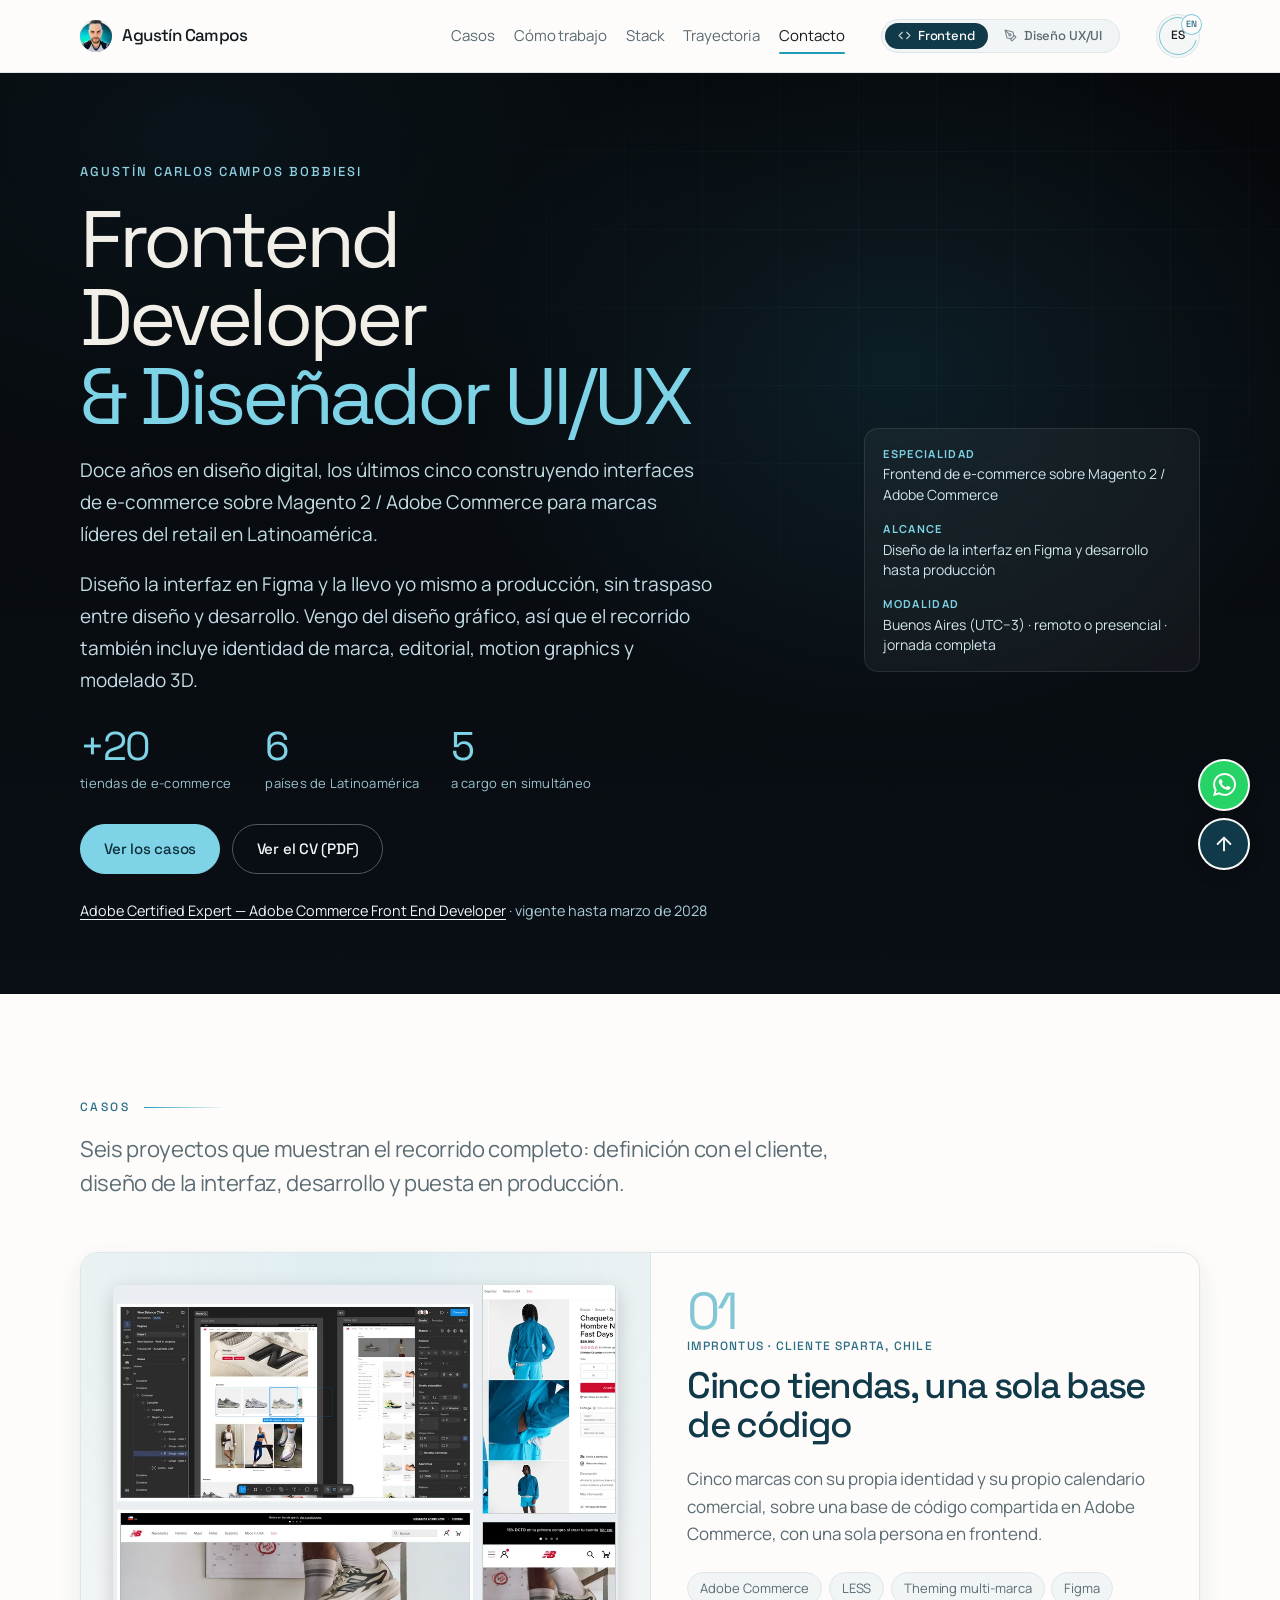
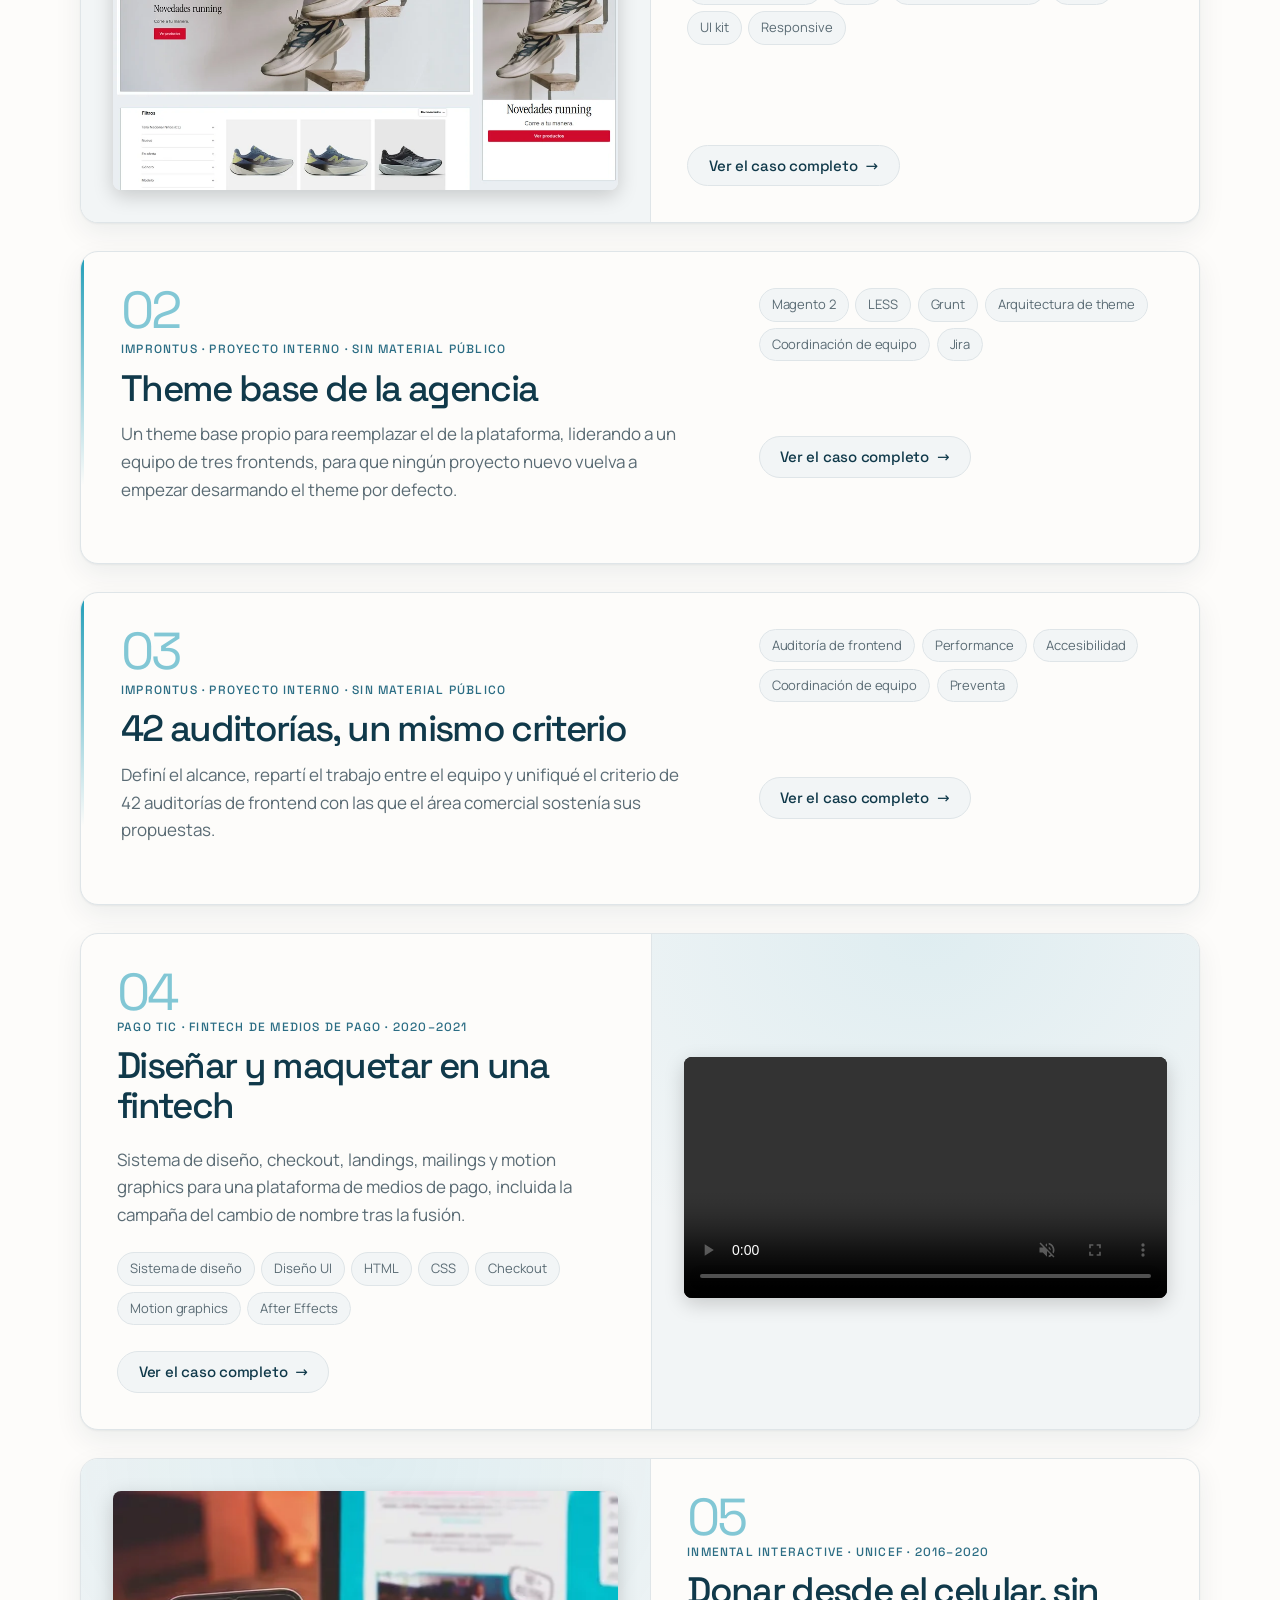
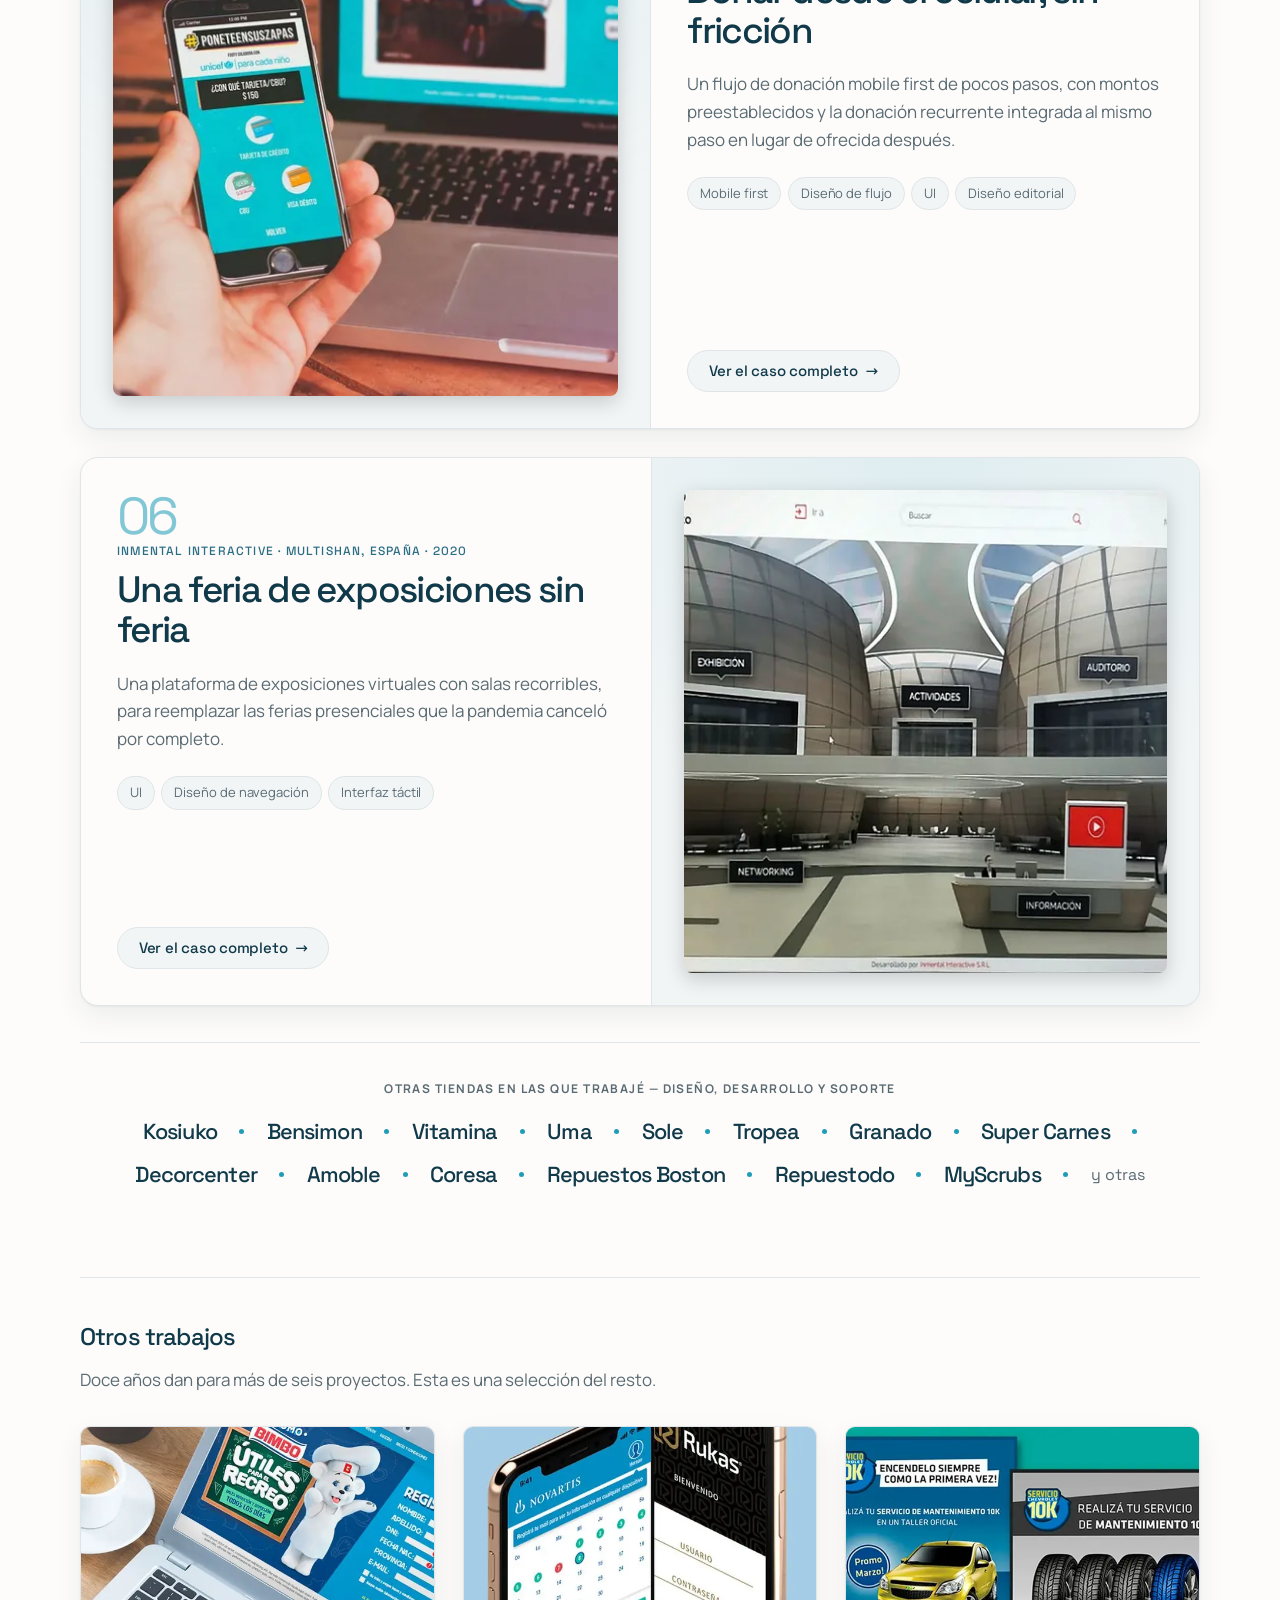
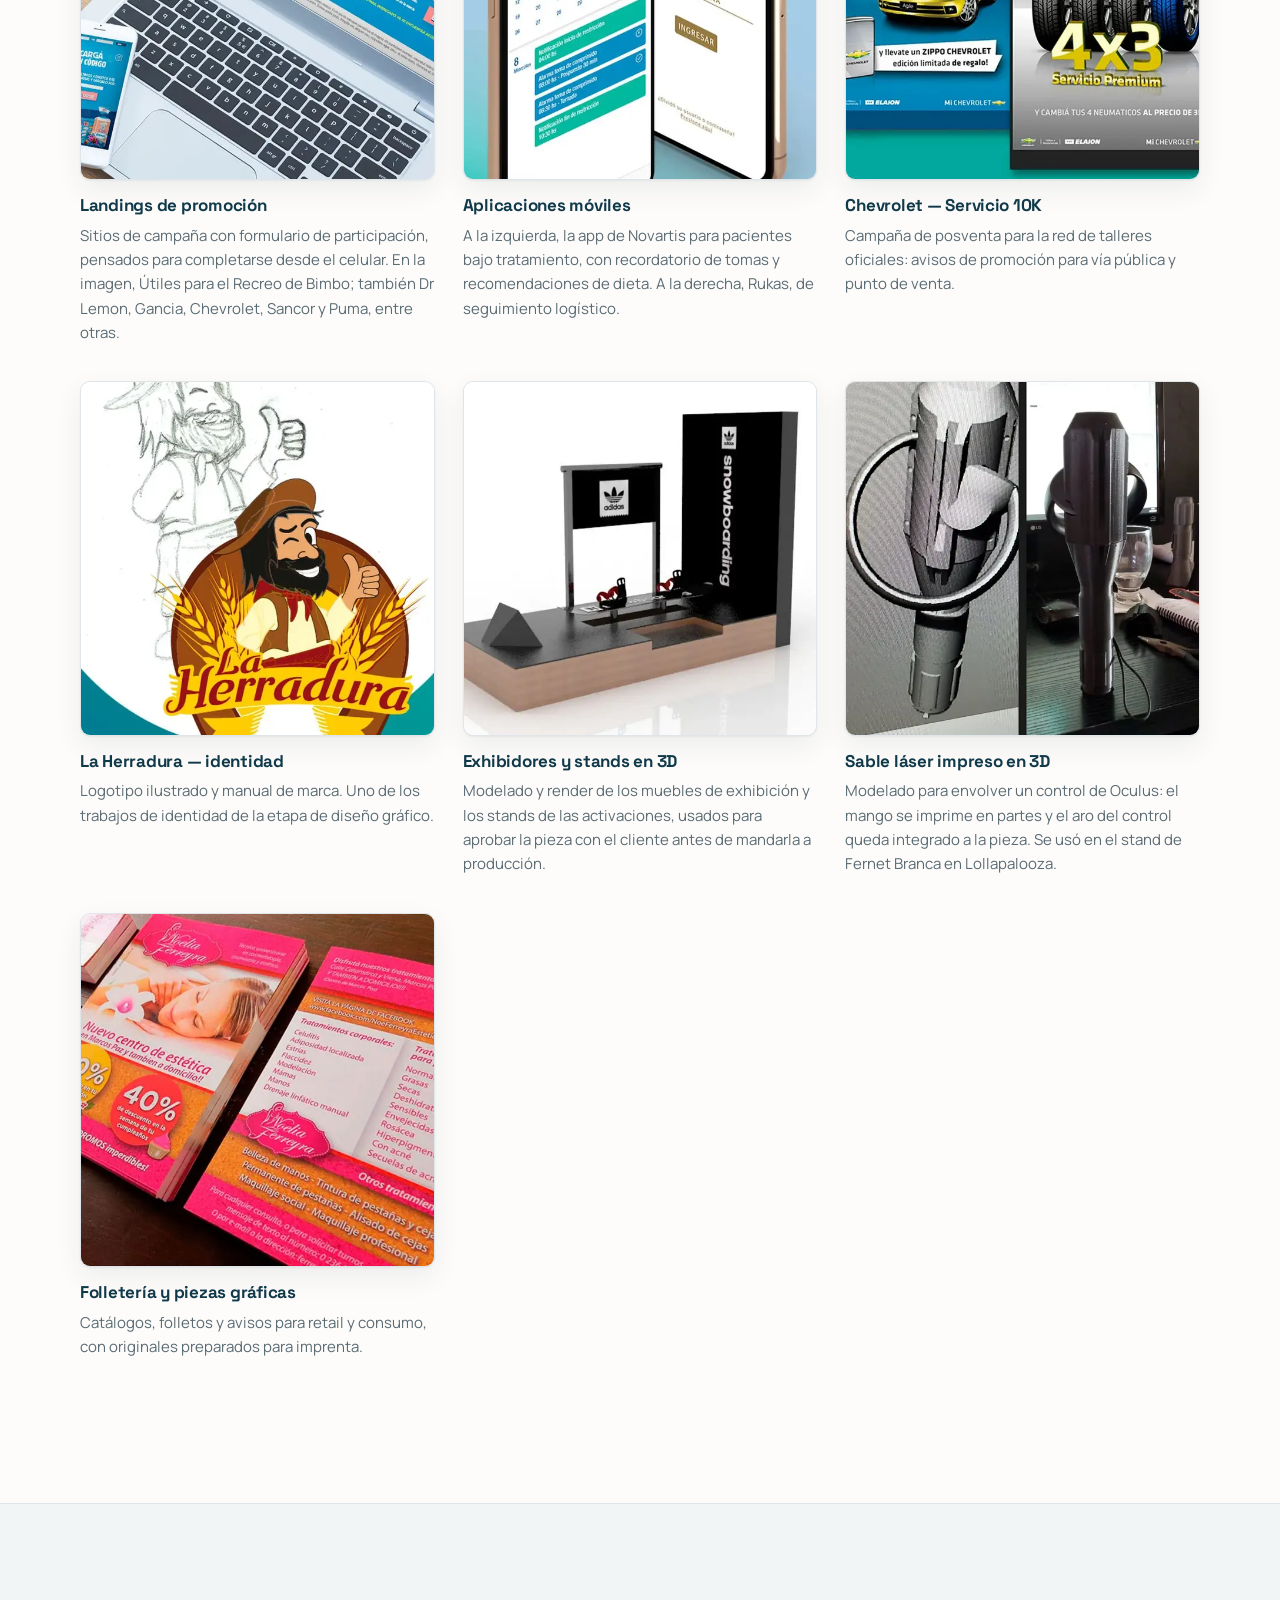
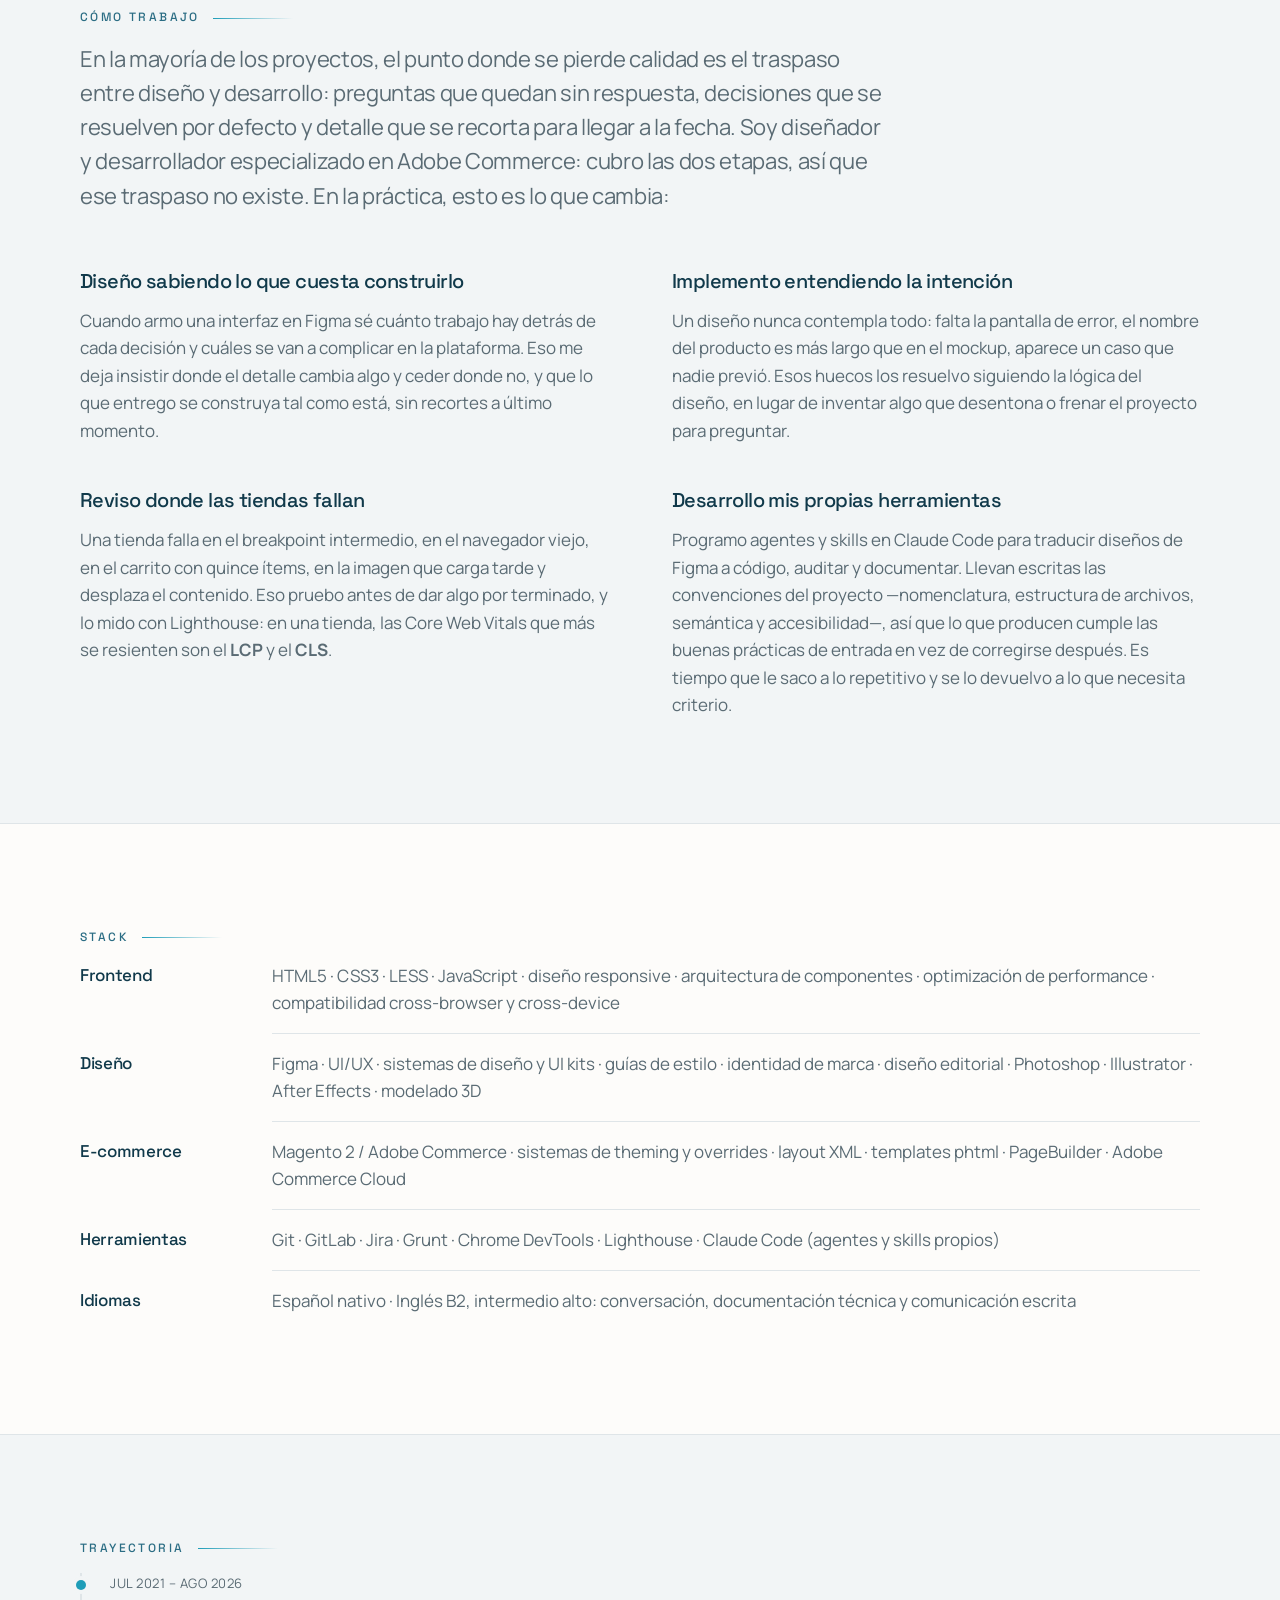
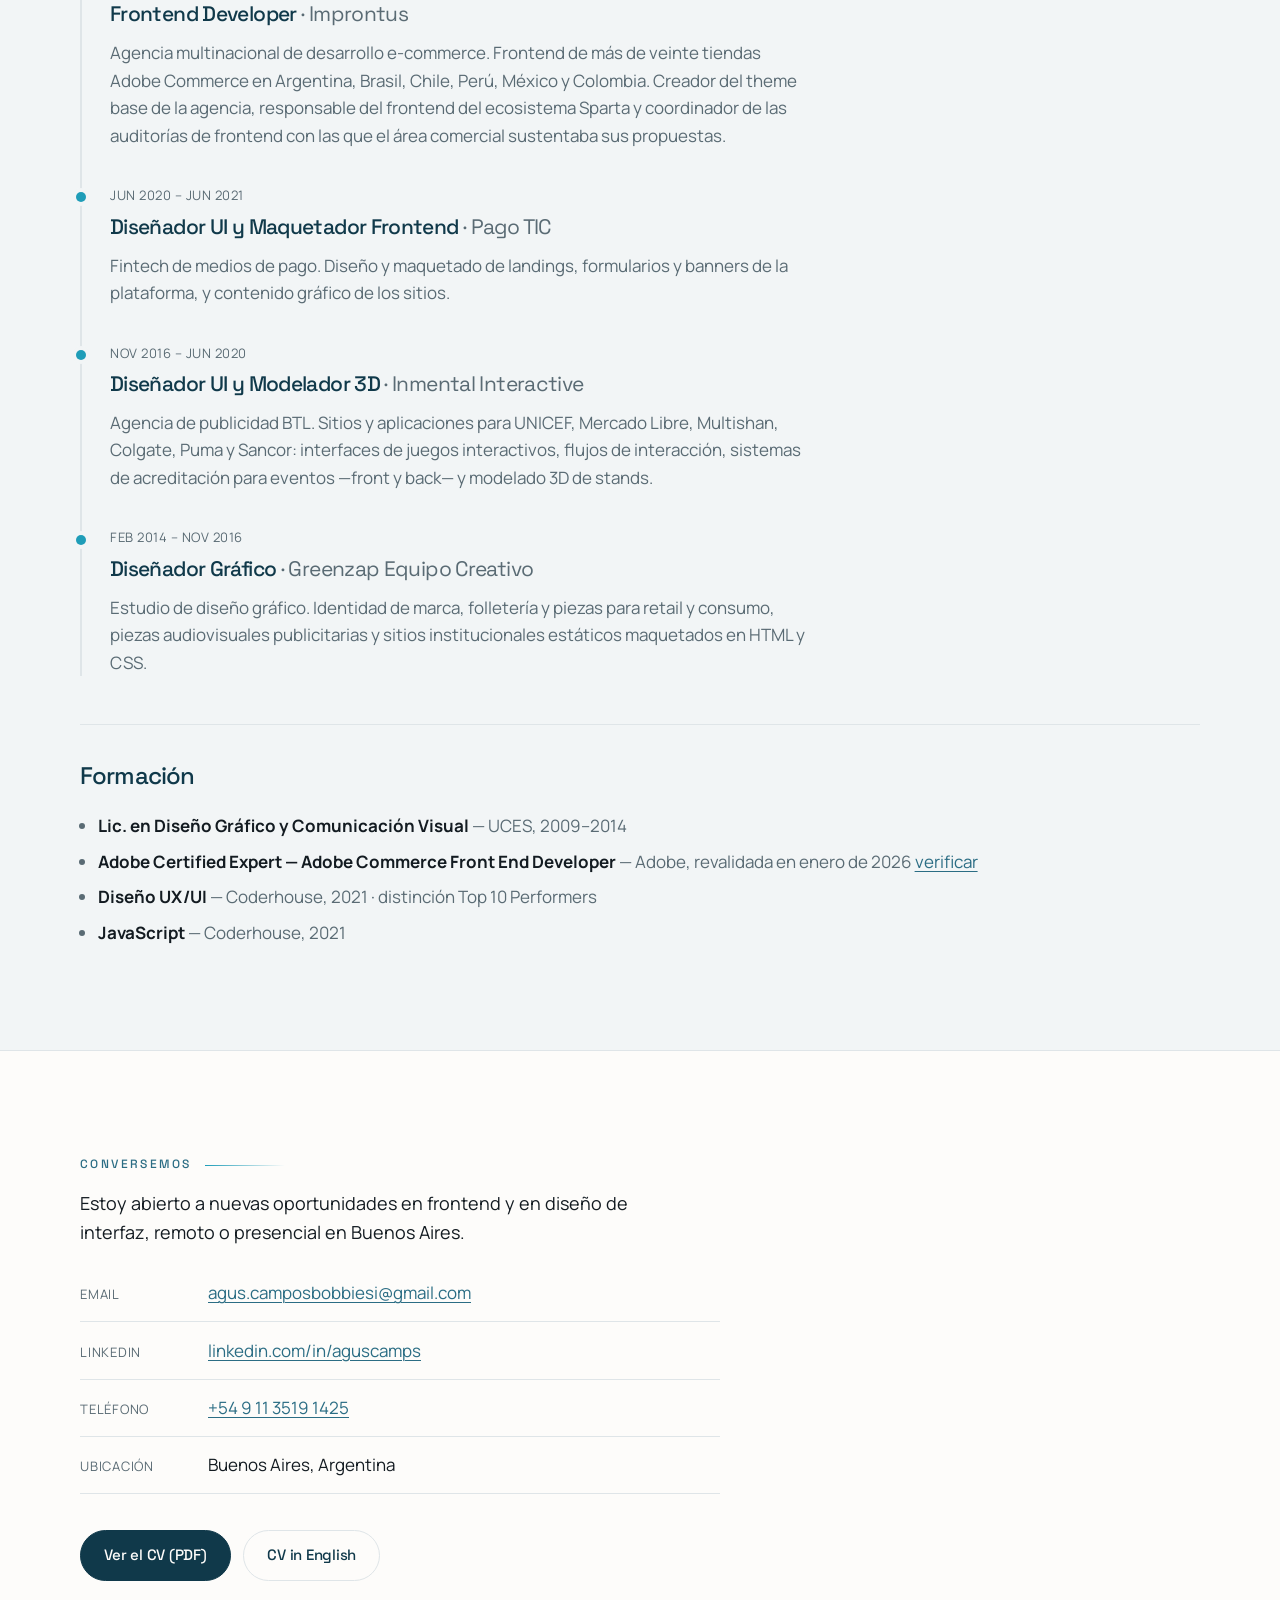
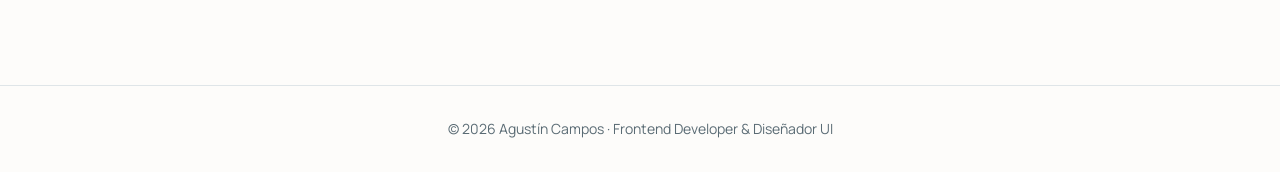
==== commit b50da8ae: "Caso 01: carrusel agrupado por marca, y la tarjeta se puede clickear El carrusel iba mezclado: mosai" ====
--- a/index.html
+++ b/index.html
@@ -139,32 +139,42 @@
           <figure>
             <img src="img/nb-mosaico.webp"
                  srcset="img/nb-mosaico-800.webp 800w, img/nb-mosaico.webp 1600w" sizes="(max-width: 900px) 92vw, 1200px" width="1600" height="1000" loading="lazy"
-                 alt="Mosaico del proyecto New Balance Chile. En el centro, el archivo de Figma con el diseño del home junto al del listado de productos, y debajo el home publicado en newbalance.cl. Alrededor, el listado de productos, la ficha de producto y la versión mobile del sitio.">
-            <figcaption>El diseño en Figma y el sitio en producción, con el listado, la ficha de producto y la versión mobile alrededor.</figcaption>
+                 alt="Mosaico del proyecto New Balance Chile. En el centro, el archivo de Figma con el diseño del home junto al del listado de productos, y debajo el home publicado en newbalance.cl. Alrededor, el listado, la ficha de producto y la versión mobile.">
+            <figcaption>New Balance Chile — el diseño en Figma y el sitio en producción.</figcaption>
           </figure>
           <figure>
             <img src="img/nb-figma.webp"
                  srcset="img/nb-figma-960.webp 960w, img/nb-figma.webp 1920w" sizes="(max-width: 900px) 92vw, 1200px" width="1920" height="1048" loading="lazy"
-                 alt="El archivo de New Balance Chile abierto en Figma, con el diseño ampliado: el árbol de capas muestra la estructura del home con sus contenedores nombrados, y el panel derecho las propiedades de diseño automático con el espaciado. En el lienzo, el bloque editorial de tres imágenes y la fila de productos.">
-            <figcaption>El archivo en Figma: capas nombradas, contenedores anidados y diseño automático. Diseñé la interfaz completa y después desarrollé el theme.</figcaption>
+                 alt="El archivo de New Balance Chile en Figma: el árbol de capas muestra la estructura del home con sus contenedores nombrados, y el panel derecho las propiedades de diseño automático con el espaciado.">
+            <figcaption>El archivo en Figma: capas nombradas, contenedores anidados y diseño automático.</figcaption>
+          </figure>
+          <figure>
+            <a href="https://www.newbalance.cl" target="_blank" rel="noopener">
+              <img src="img/newbalance-home.webp"
+                   srcset="img/newbalance-home-800.webp 800w, img/newbalance-home.webp 1600w" sizes="(max-width: 900px) 92vw, 1200px" width="1600" height="1000" loading="lazy"
+                   alt="Home de newbalance.cl, tienda oficial de New Balance en Chile: banner de running y grilla de zapatillas destacadas.">
+            </a>
+            <figcaption>newbalance.cl — abrir el sitio</figcaption>
           </figure>
           <figure>
             <img src="img/sp-mosaico.webp"
                  srcset="img/sp-mosaico-800.webp 800w, img/sp-mosaico.webp 1600w" sizes="(max-width: 900px) 92vw, 1200px" width="1600" height="1000" loading="lazy"
-                 alt="Mosaico del proyecto Sparta. En el centro, el archivo de Figma con el diseño del catálogo y la landing de zapatillas, y debajo el home publicado en sparta.cl con el carrusel de marcas. Alrededor, una ficha de producto, la versión mobile y los accesos por categoría.">
-            <figcaption>Sparta: diseñé el catálogo y la landing de zapatillas. El sitio corre las cinco marcas sobre la misma base de código.</figcaption>
-          </figure>
-          <figure>
-            <img src="img/sparta-home.webp"
-                 srcset="img/sparta-home-800.webp 800w, img/sparta-home.webp 1600w" sizes="(max-width: 900px) 92vw, 640px" width="1600" height="1000" loading="lazy"
-                 alt="Home de sparta.cl: navegación por deporte, banner de campaña del Mundial de Vóleibol y carrusel con las marcas del catálogo.">
-            <figcaption>sparta.cl — home</figcaption>
-          </figure>
-          <figure>
-            <img src="img/newbalance-home.webp"
-                 srcset="img/newbalance-home-800.webp 800w, img/newbalance-home.webp 1600w" sizes="(max-width: 900px) 92vw, 640px" width="1600" height="1000" loading="lazy"
-                 alt="Home de newbalance.cl, tienda oficial de New Balance en Chile: banner de running y grilla de zapatillas destacadas.">
-            <figcaption>newbalance.cl — home</figcaption>
+                 alt="Mosaico del proyecto Sparta. En el centro, el archivo de Figma con el catálogo y la landing de zapatillas, y debajo el home publicado en sparta.cl con el carrusel de marcas. Alrededor, una ficha de producto, la versión mobile y los accesos por categoría.">
+            <figcaption>Sparta — diseñé el catálogo y la landing de zapatillas.</figcaption>
+          </figure>
+          <figure>
+            <img src="img/sp-figma.webp"
+                 srcset="img/sp-figma-960.webp 960w, img/sp-figma.webp 1920w" sizes="(max-width: 900px) 92vw, 1200px" width="1920" height="1048" loading="lazy"
+                 alt="El archivo de Sparta en Figma: en las capas, el catálogo con sus componentes de producto; en el lienzo, la landing de zapatillas y la página de catálogo con filtros.">
+            <figcaption>El archivo en Figma: el catálogo, sus componentes de producto y la landing.</figcaption>
+          </figure>
+          <figure>
+            <a href="https://www.sparta.cl" target="_blank" rel="noopener">
+              <img src="img/sparta-home.webp"
+                   srcset="img/sparta-home-800.webp 800w, img/sparta-home.webp 1600w" sizes="(max-width: 900px) 92vw, 1200px" width="1600" height="1000" loading="lazy"
+                   alt="Home de sparta.cl: navegación por deporte, banner de campaña y carrusel con las marcas del catálogo.">
+            </a>
+            <figcaption>sparta.cl — abrir el sitio</figcaption>
           </figure>
         </div>
         <div class="case__body">
--- a/css/style.css
+++ b/css/style.css
@@ -373,6 +373,14 @@
    El video queda fuera: recortarlo a cuadrado le come la mitad del encuadre. */
 .case > .case__media img { aspect-ratio: 1 / 1; object-fit: cover; }
 .case > .case__media video { object-fit: contain; }
+/* La imagen de la tarjeta abre el caso (ver main.js) */
+.case > .case__media { cursor: pointer; }
+
+/* Dentro del modal, las capturas del sitio en producción son enlaces */
+.modal__cuerpo .case__media a { display: block; }
+.modal__cuerpo .case__media a img { transition: opacity .2s ease; }
+.modal__cuerpo .case__media a:hover img,
+.modal__cuerpo .case__media a:focus-visible img { opacity: .86; }
 .case > .case__media video { background: #000; }
 
 .case__body { padding: clamp(1.5rem, 3vw, 2.25rem); display: flex; flex-direction: column; }
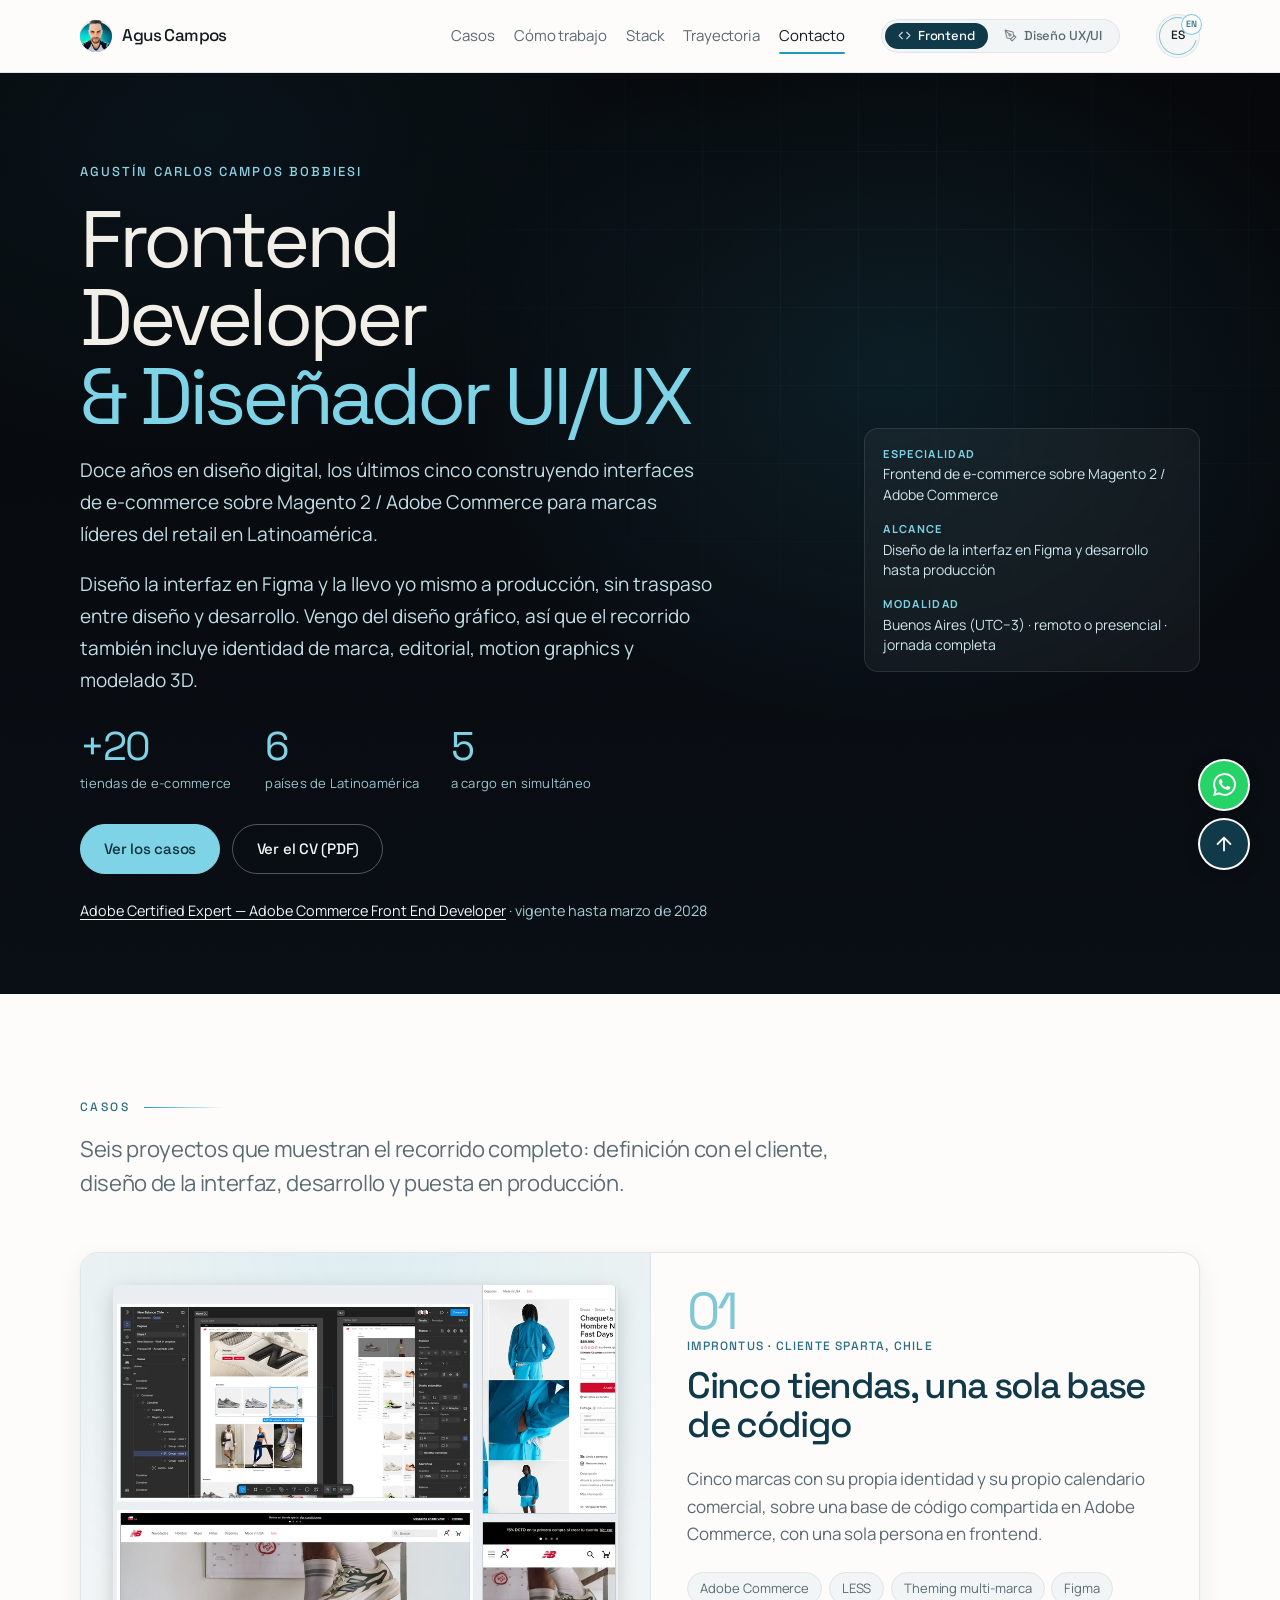
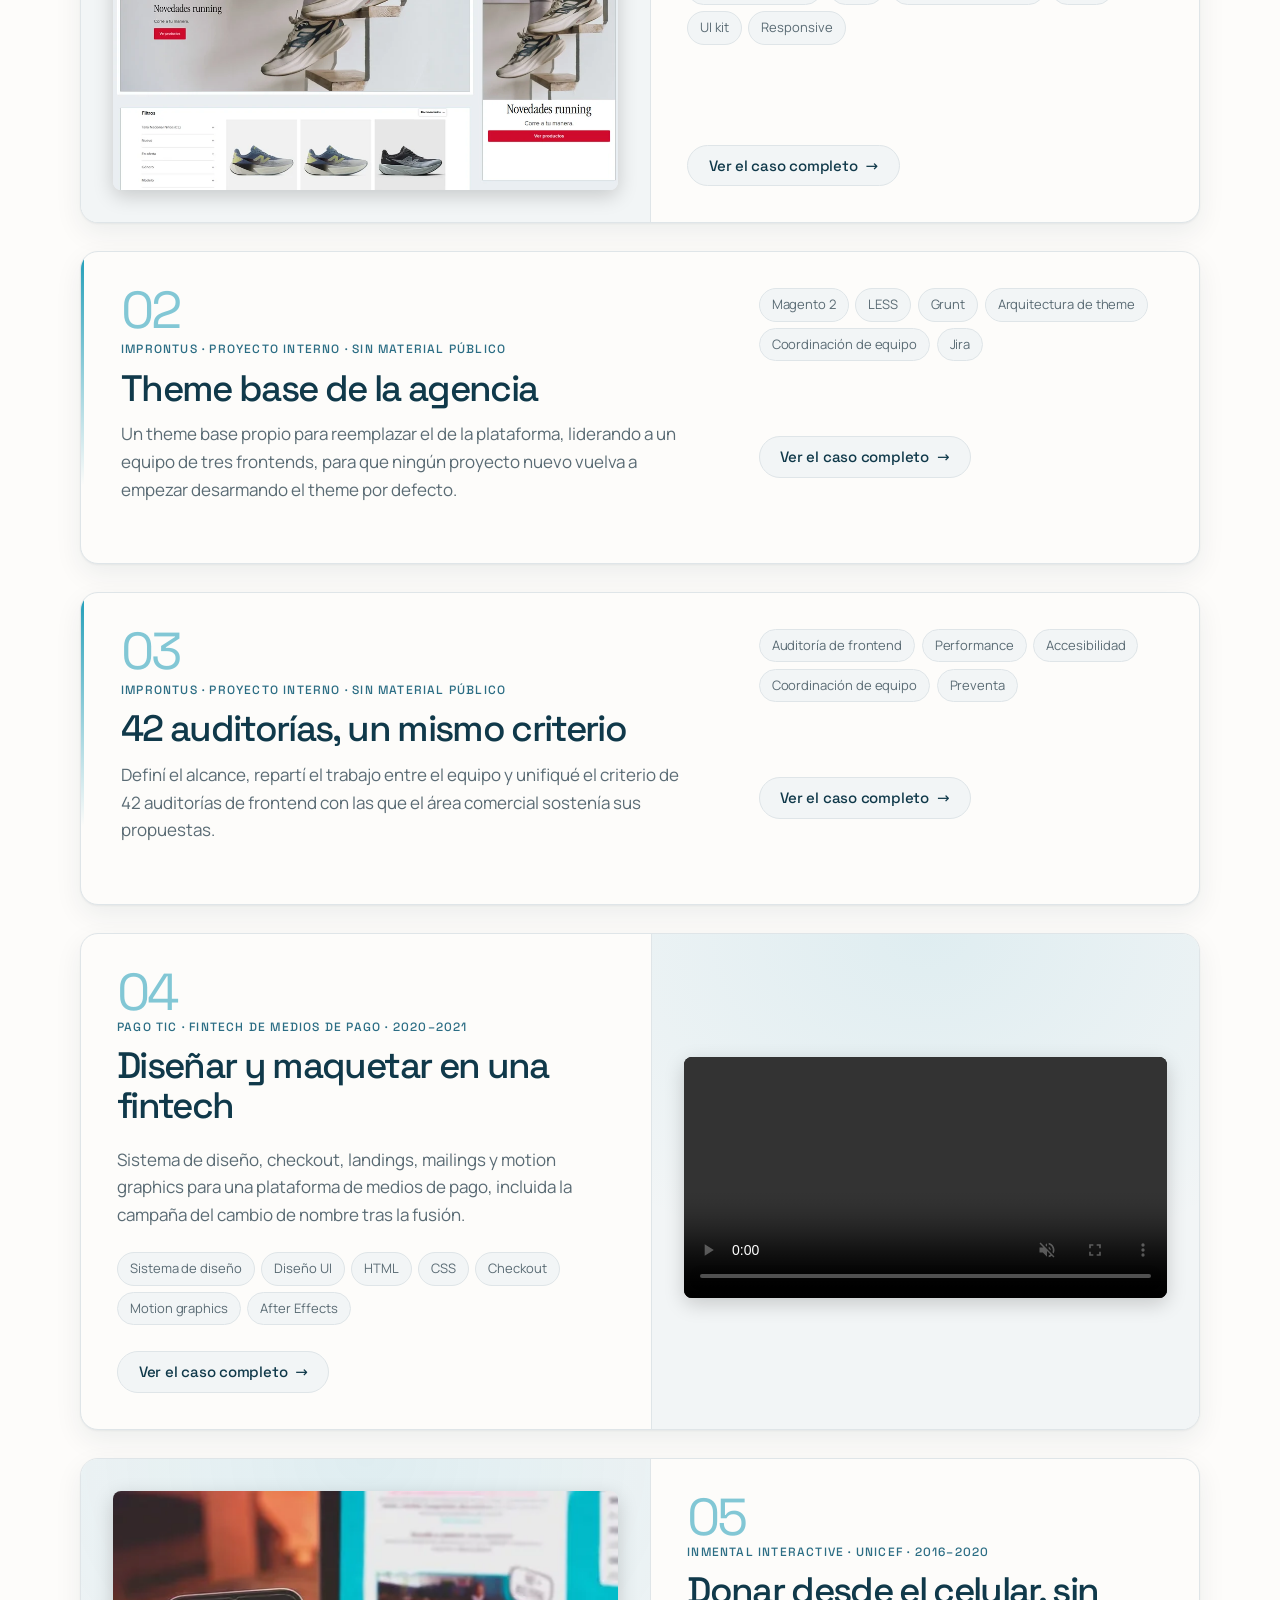
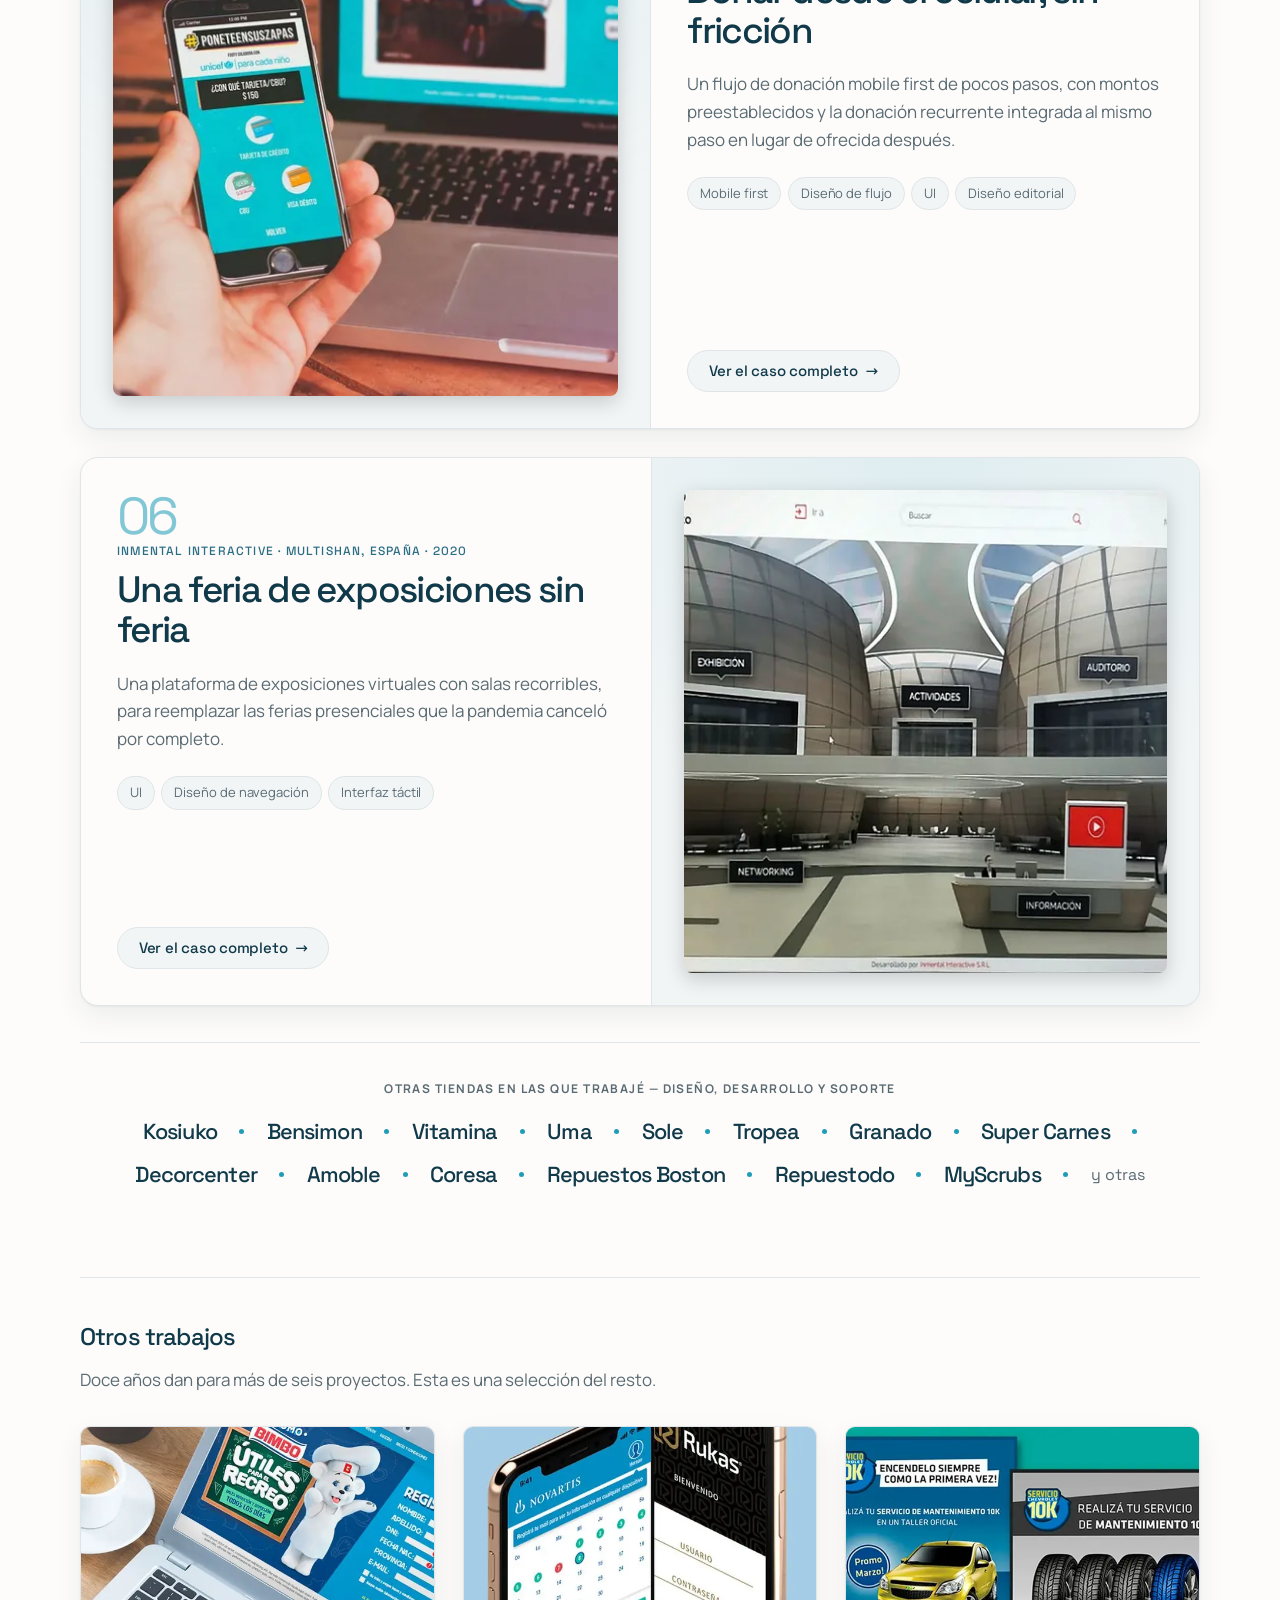
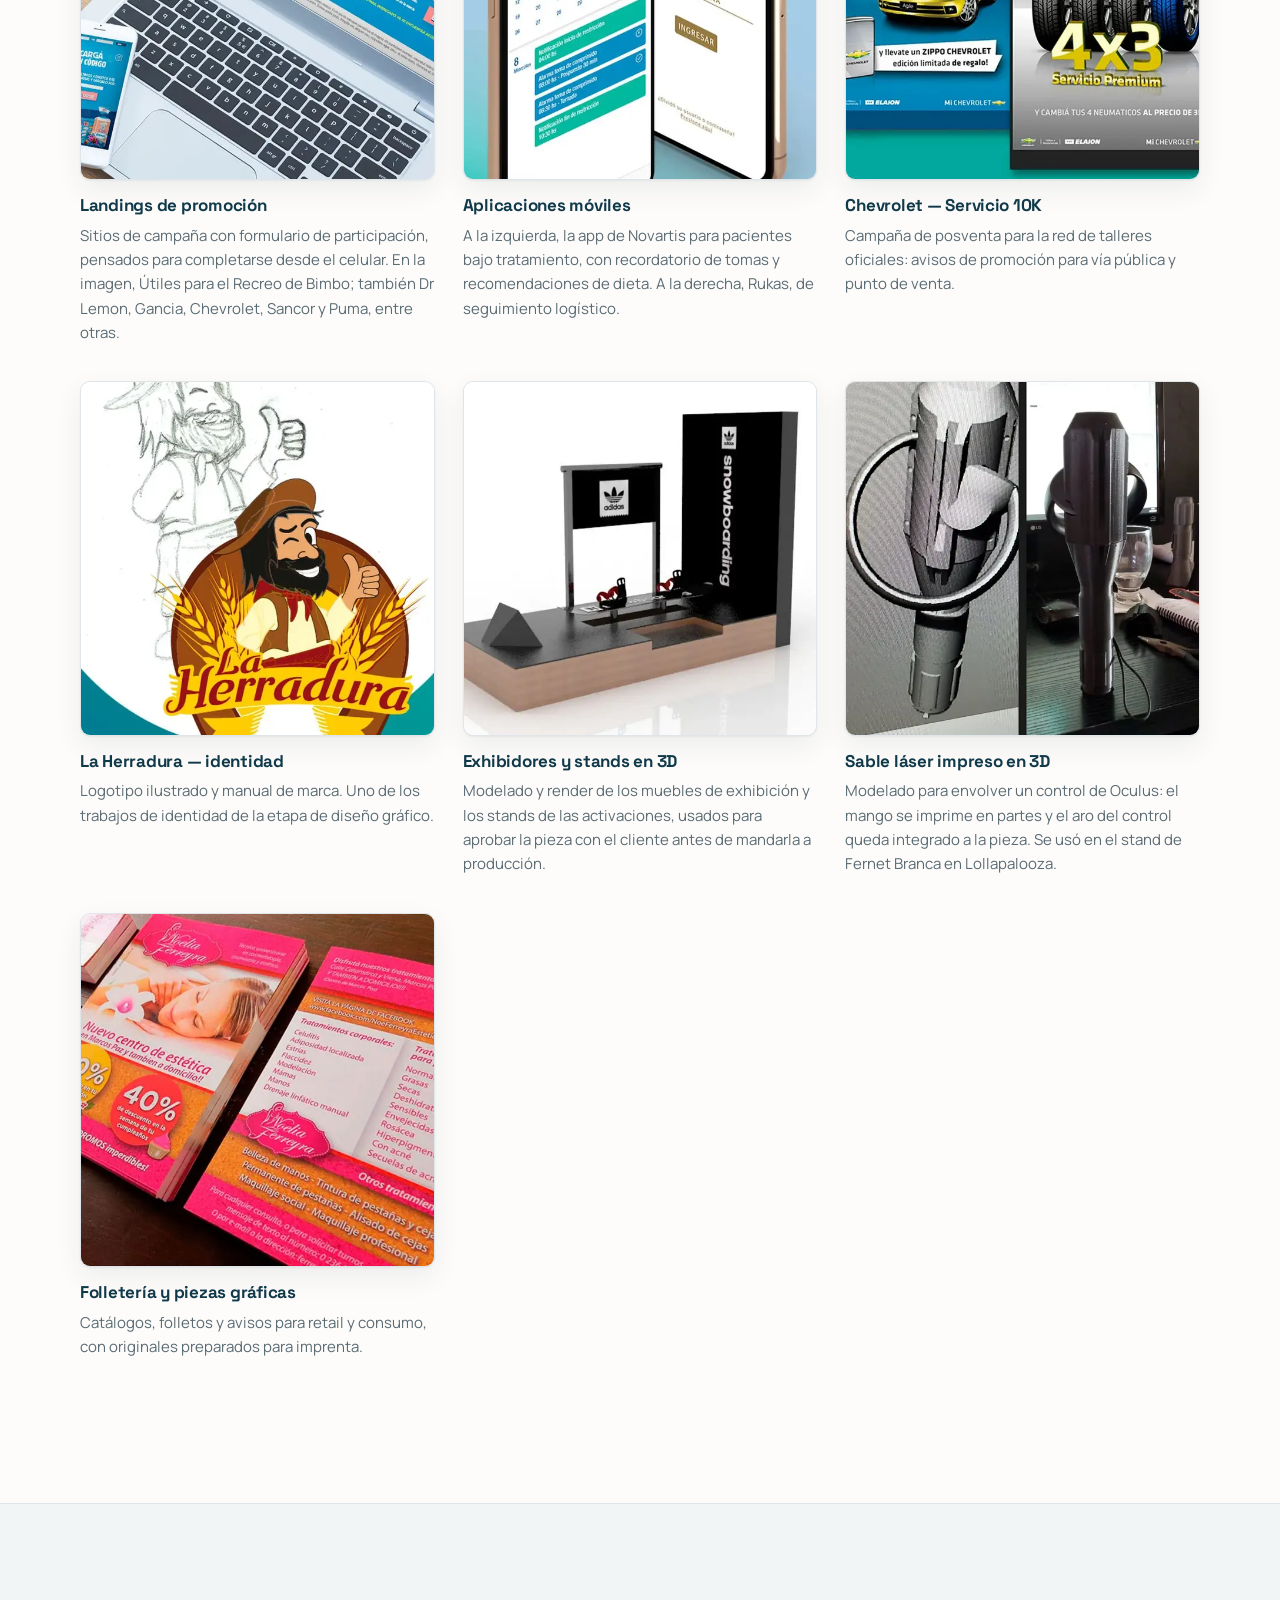
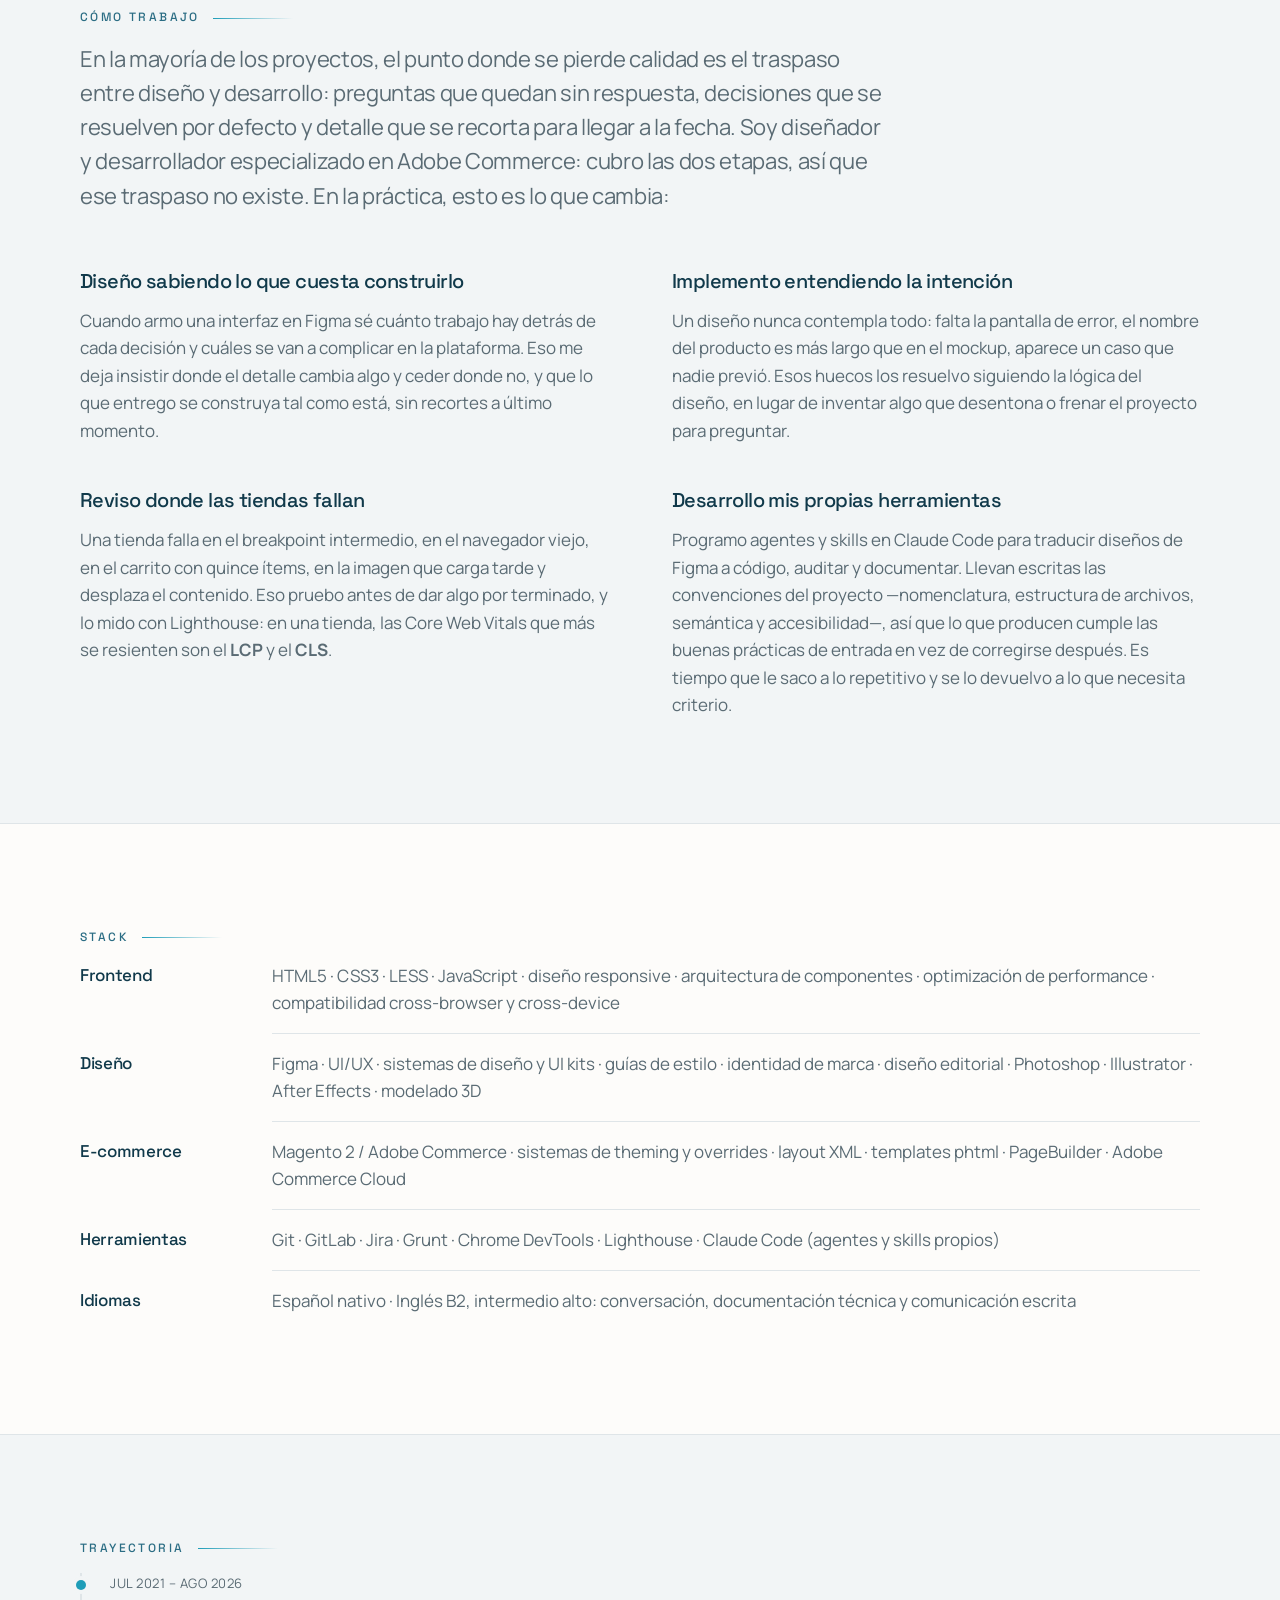
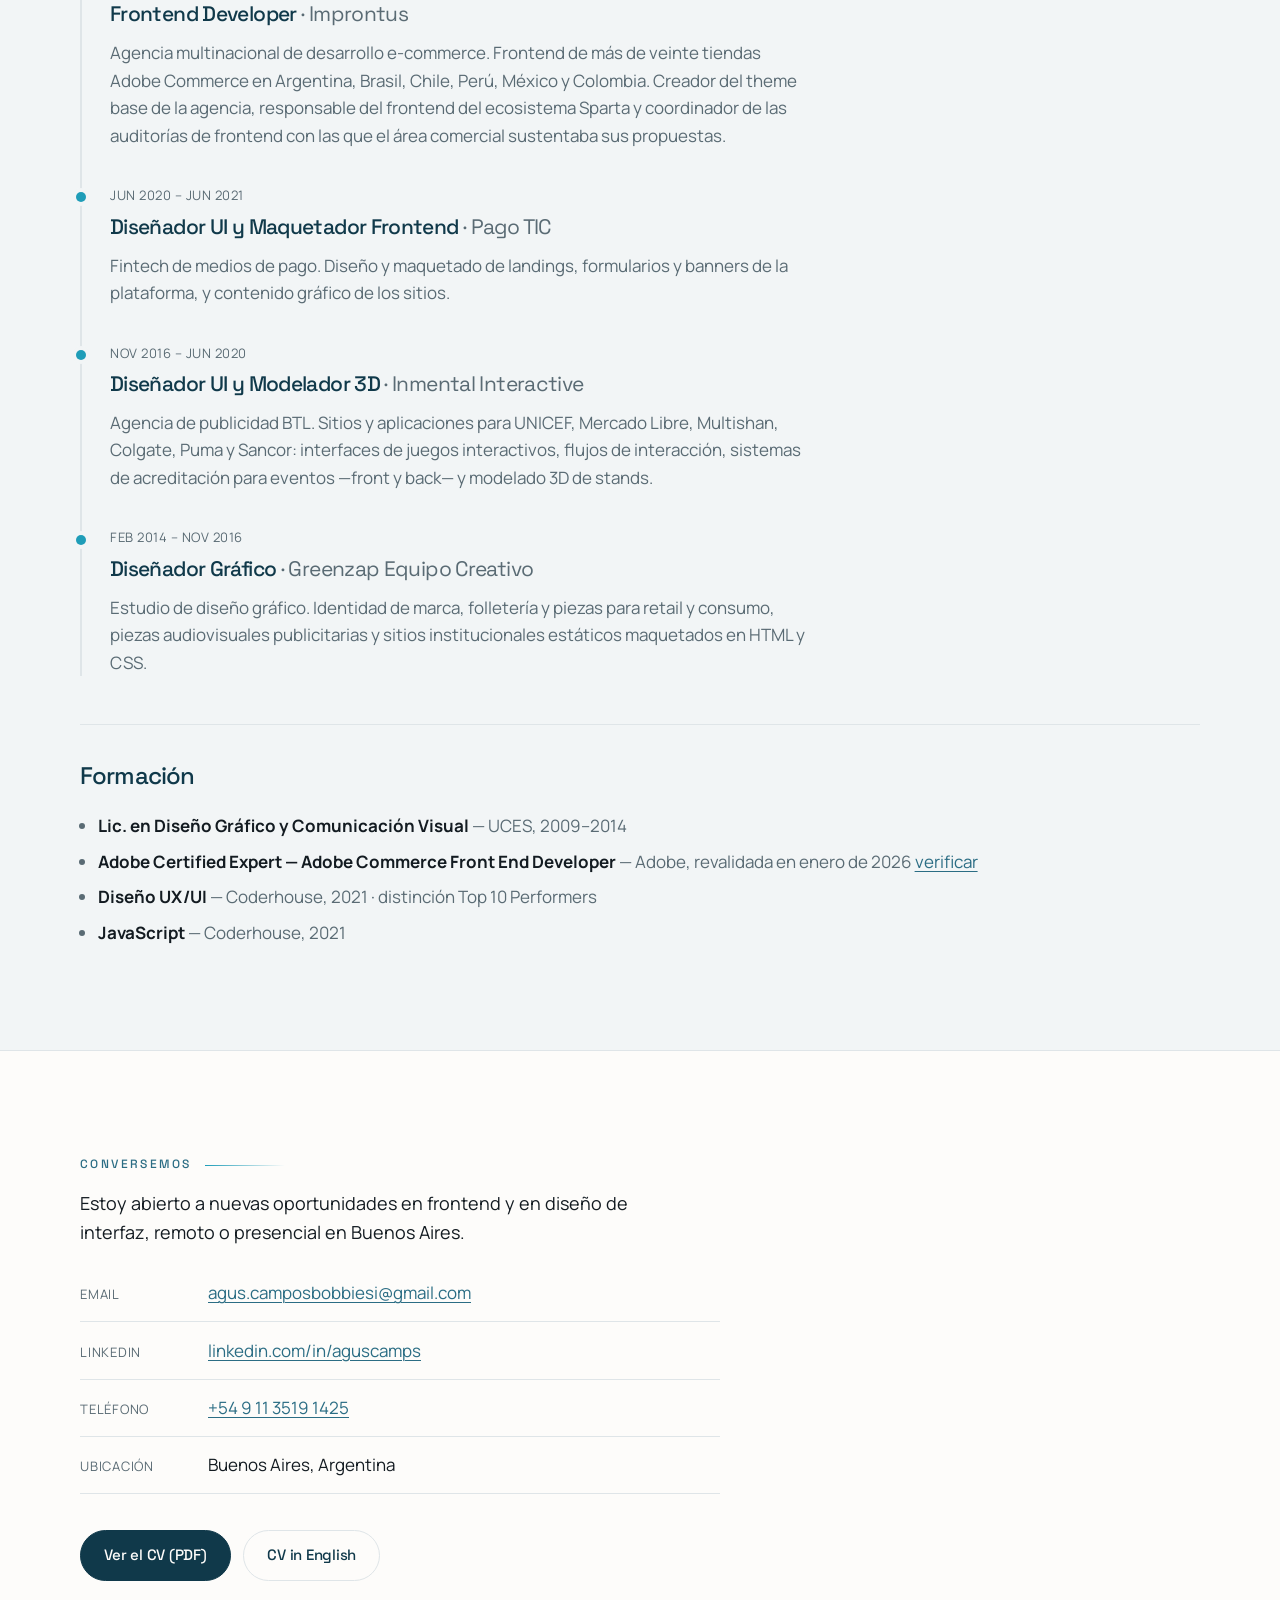
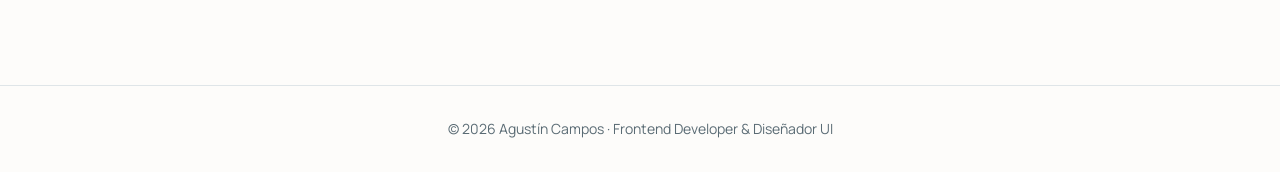
==== commit be30eea6: "Mosaicos con el criterio del de New Balance y aviso de scroll en el panel Los mosaicos de Super Carn" ====
--- a/index.html
+++ b/index.html
@@ -28,7 +28,7 @@
   <div class="wrap topbar__in">
     <a class="brand" href="#inicio" aria-label="Agustín Campos — volver al inicio">
       <img src="img/foto-64.webp" width="64" height="64" alt="">
-      <span>Agustín&nbsp;Campos</span>
+      <span>Agus&nbsp;Campos</span>
     </a>
     <button class="navtoggle" type="button" aria-expanded="false" aria-controls="nav" aria-label="Menú">
       <span class="navtoggle__box" aria-hidden="true"></span>
--- a/css/style.css
+++ b/css/style.css
@@ -109,6 +109,9 @@
   font-size: 1.0625rem; letter-spacing: -.035em;
 }
 .brand img { width: 32px; height: 32px; border-radius: 50%; flex: 0 0 auto; }
+/* Con la barra llena, el margen automático del menú se consume y el nombre
+   queda pegado a "Casos": esto le garantiza el mismo aire que del otro lado. */
+.brand { margin-right: 1.25rem; }
 /* El selector de perfil vive dentro del menú: en la barra es un hermano más
    de la lista de secciones, y al plegarse el menú entra solo en el panel. */
 .nav { margin-left: auto; display: flex; align-items: center; }
@@ -370,11 +373,24 @@
 }
 /* En la tarjeta la imagen va cuadrada y recortada: llena el panel y todas las
    tarjetas quedan con la misma silueta. La imagen completa se ve en el modal.
-   El video queda fuera: recortarlo a cuadrado le come la mitad del encuadre. */
-.case > .case__media img { aspect-ratio: 1 / 1; object-fit: cover; }
-.case > .case__media video { object-fit: contain; }
+   El video queda fuera: recortarlo a cuadrado le come la mitad del encuadre.
+   Solo de 901px para arriba: en mobile la tarjeta es un carril con el panel de
+   alto fijo, ahí el aspect-ratio gana sobre el height y desborda el panel. */
+@media (min-width: 901px) {
+  .case > .case__media img { aspect-ratio: 1 / 1; object-fit: cover; }
+  .case > .case__media video { object-fit: contain; }
+}
 /* La imagen de la tarjeta abre el caso (ver main.js) */
 .case > .case__media { cursor: pointer; }
+
+/* El cuerpo del panel es una grilla y el carril de imágenes hereda
+   min-width: auto, así que no puede encogerse por debajo del ancho mínimo de
+   su contenido: en mobile forzaba 487px dentro de 382 y aparecía scroll
+   horizontal con el texto cortado. Con min-width 0 se ajusta al contenedor y
+   el deslizamiento sigue funcionando por el overflow-x del carril. */
+.modal__cuerpo > *,
+.modal__cuerpo .carrusel,
+.modal__cuerpo .case__media > figure { min-width: 0; }
 
 /* Dentro del modal, las capturas del sitio en producción son enlaces */
 .modal__cuerpo .case__media a { display: block; }
@@ -758,6 +774,7 @@
 }
 
 .modal__caja {
+  position: relative;
   display: flex; flex-direction: column; max-height: 92vh;
   background: var(--bg); border: 1px solid var(--line); border-radius: 20px;
   overflow: hidden;
@@ -790,8 +807,34 @@
 .modal__cuerpo {
   overflow-y: auto; overscroll-behavior: contain;
   padding: clamp(1.25rem, 3vw, 2rem);
+  padding-bottom: 4.5rem;
   display: grid; gap: clamp(1.25rem, 3vw, 2rem);
 }
+
+/* Aviso de que el caso sigue más abajo ─────────────────────
+   La imagen ocupa casi todo el panel: sin esto, el texto queda invisible
+   y el panel parece un visor de fotos. Se apaga al llegar al final. */
+.modal__bajar {
+  /* A la derecha, no centrado: en el medio están los puntos del carrusel */
+  position: absolute; right: clamp(1.25rem, 3vw, 2rem); bottom: .95rem; z-index: 3;
+  display: inline-flex; align-items: center; gap: .35rem;
+  padding: .5rem .95rem; border-radius: 999px; cursor: pointer;
+  font-size: .8125rem; letter-spacing: -.005em;
+  background: color-mix(in srgb, var(--bg) 92%, transparent);
+  border: 1px solid var(--line); color: var(--ink);
+  box-shadow: var(--shadow);
+  transition: background .18s ease, color .18s ease, border-color .18s ease, opacity .25s ease;
+}
+.modal__bajar:hover, .modal__bajar:focus-visible {
+  background: var(--deep); border-color: var(--deep); color: var(--bg);
+}
+.modal__caja::after {
+  content: ""; position: absolute; left: 0; right: 0; bottom: 0; height: 4rem;
+  background: linear-gradient(to top, var(--bg), transparent);
+  pointer-events: none; transition: opacity .25s ease;
+}
+.modal__caja[data-fin="true"]::after,
+.modal__caja[data-fin="true"] .modal__bajar { opacity: 0; pointer-events: none; }
 .modal__cuerpo .facts { margin: 0; }
 .modal__cuerpo .case__links { margin-top: 1.25rem; }
 .modal__cuerpo .case--full .facts,
@@ -813,7 +856,7 @@
 }
 .modal__cuerpo .case__media img,
 .modal__cuerpo .case__media video {
-  width: 100%; height: auto; max-height: 74vh; object-fit: contain;
+  width: 100%; height: auto; max-height: 64vh; object-fit: contain;
   border-radius: var(--r); border: 1px solid var(--line); background: var(--bg-soft);
 }
 .modal__cuerpo .case__media video { background: #000; }
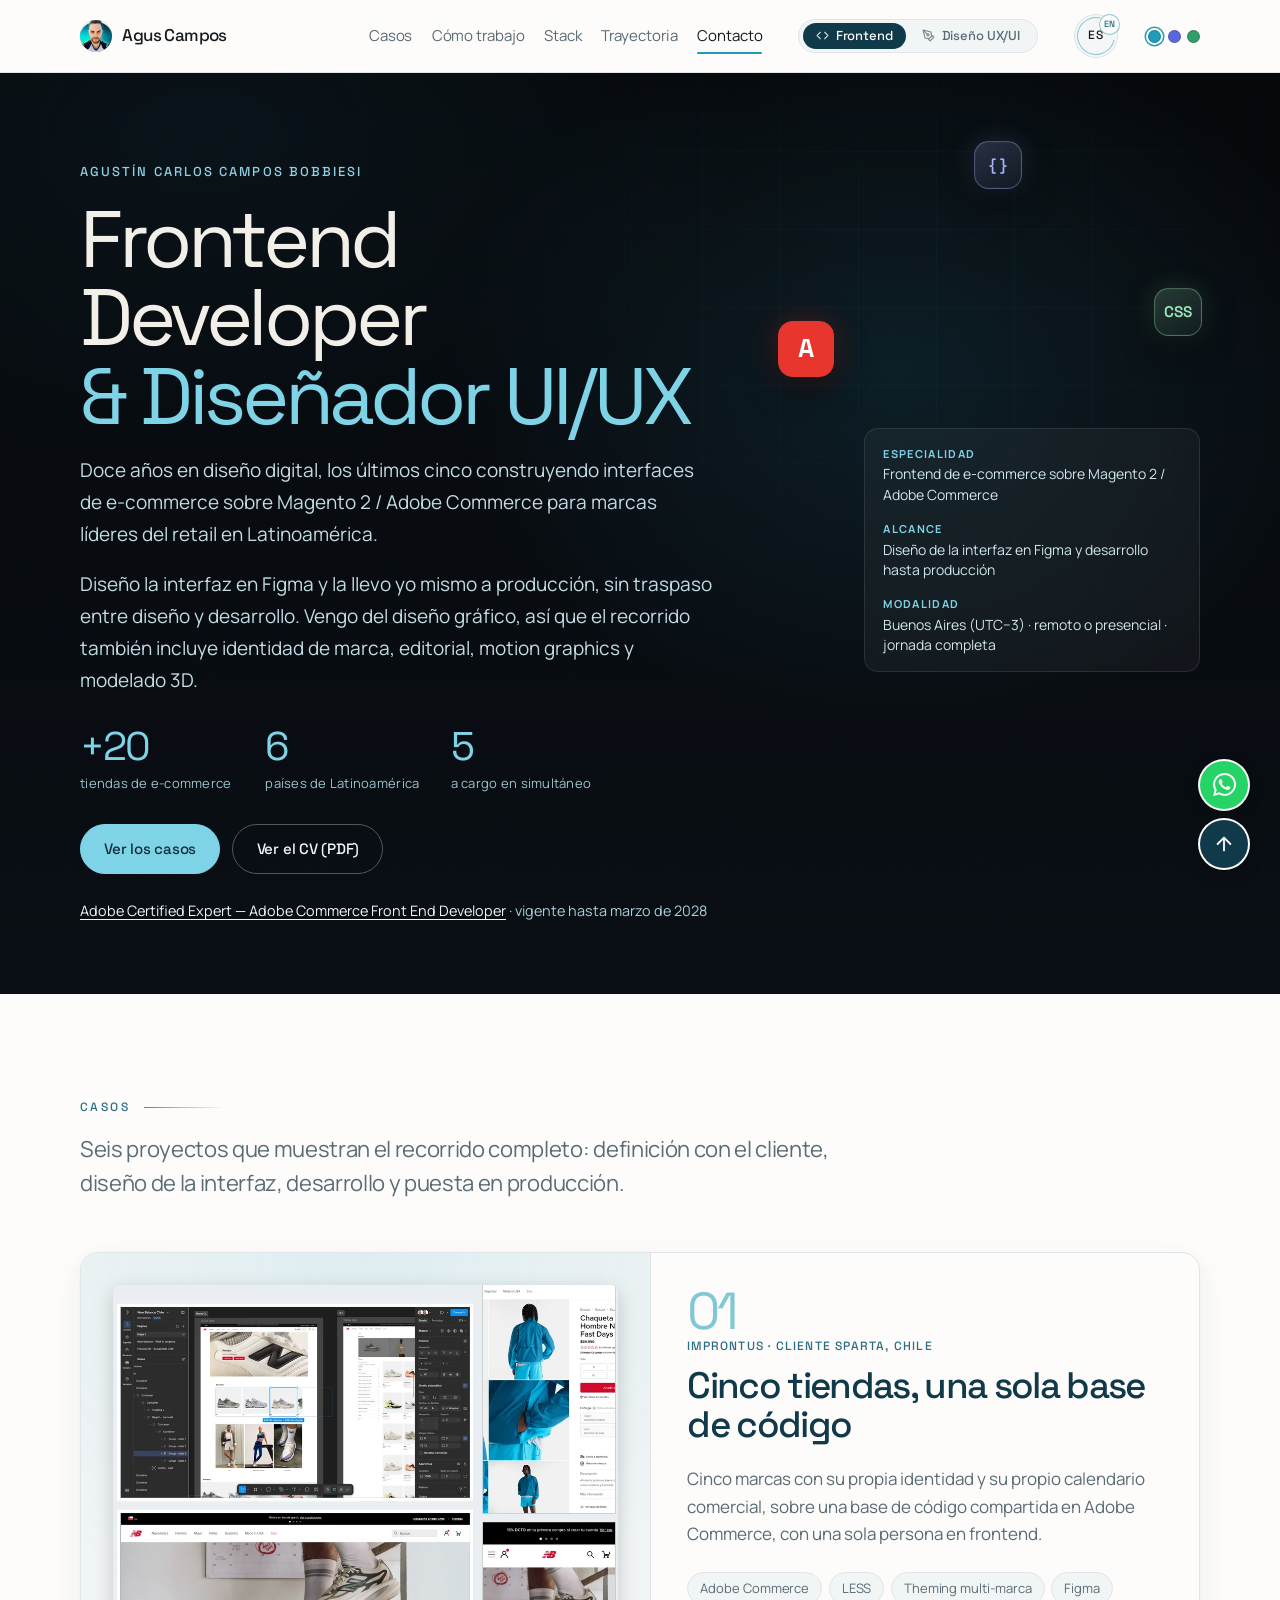
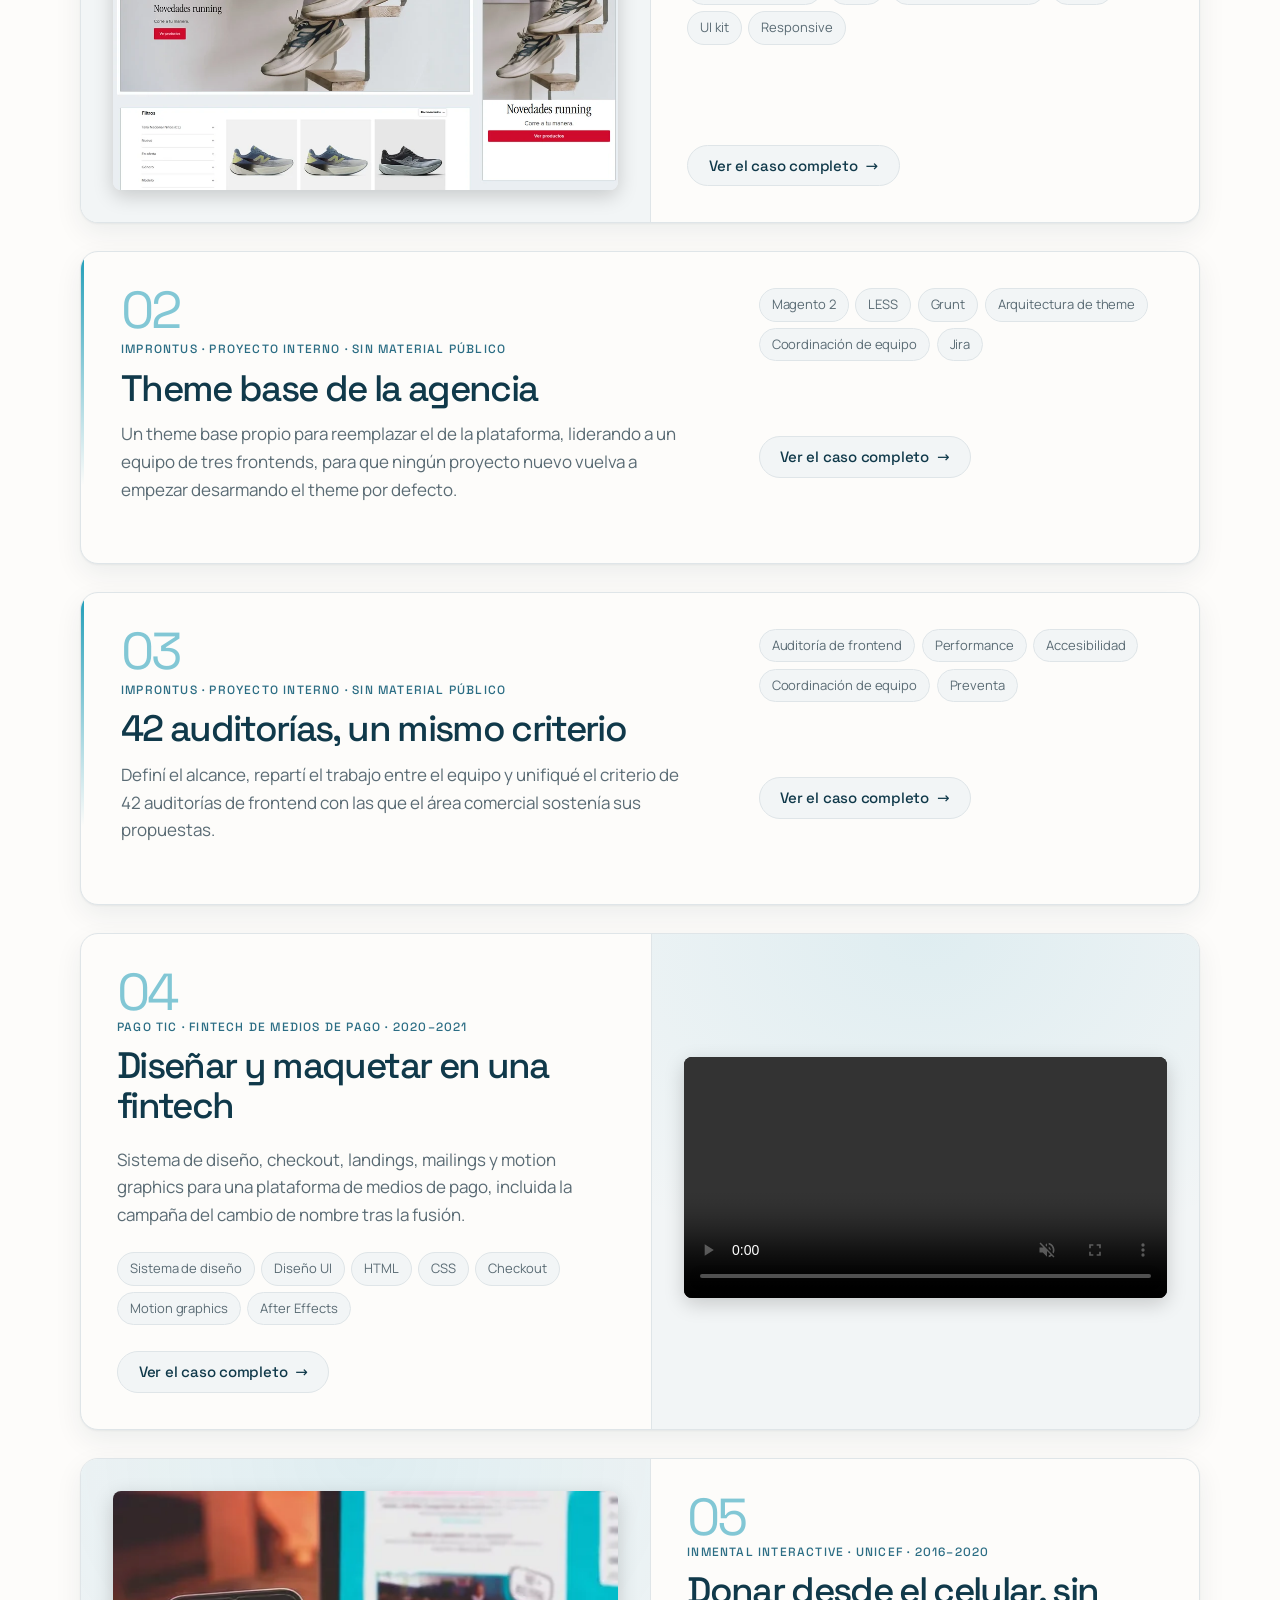
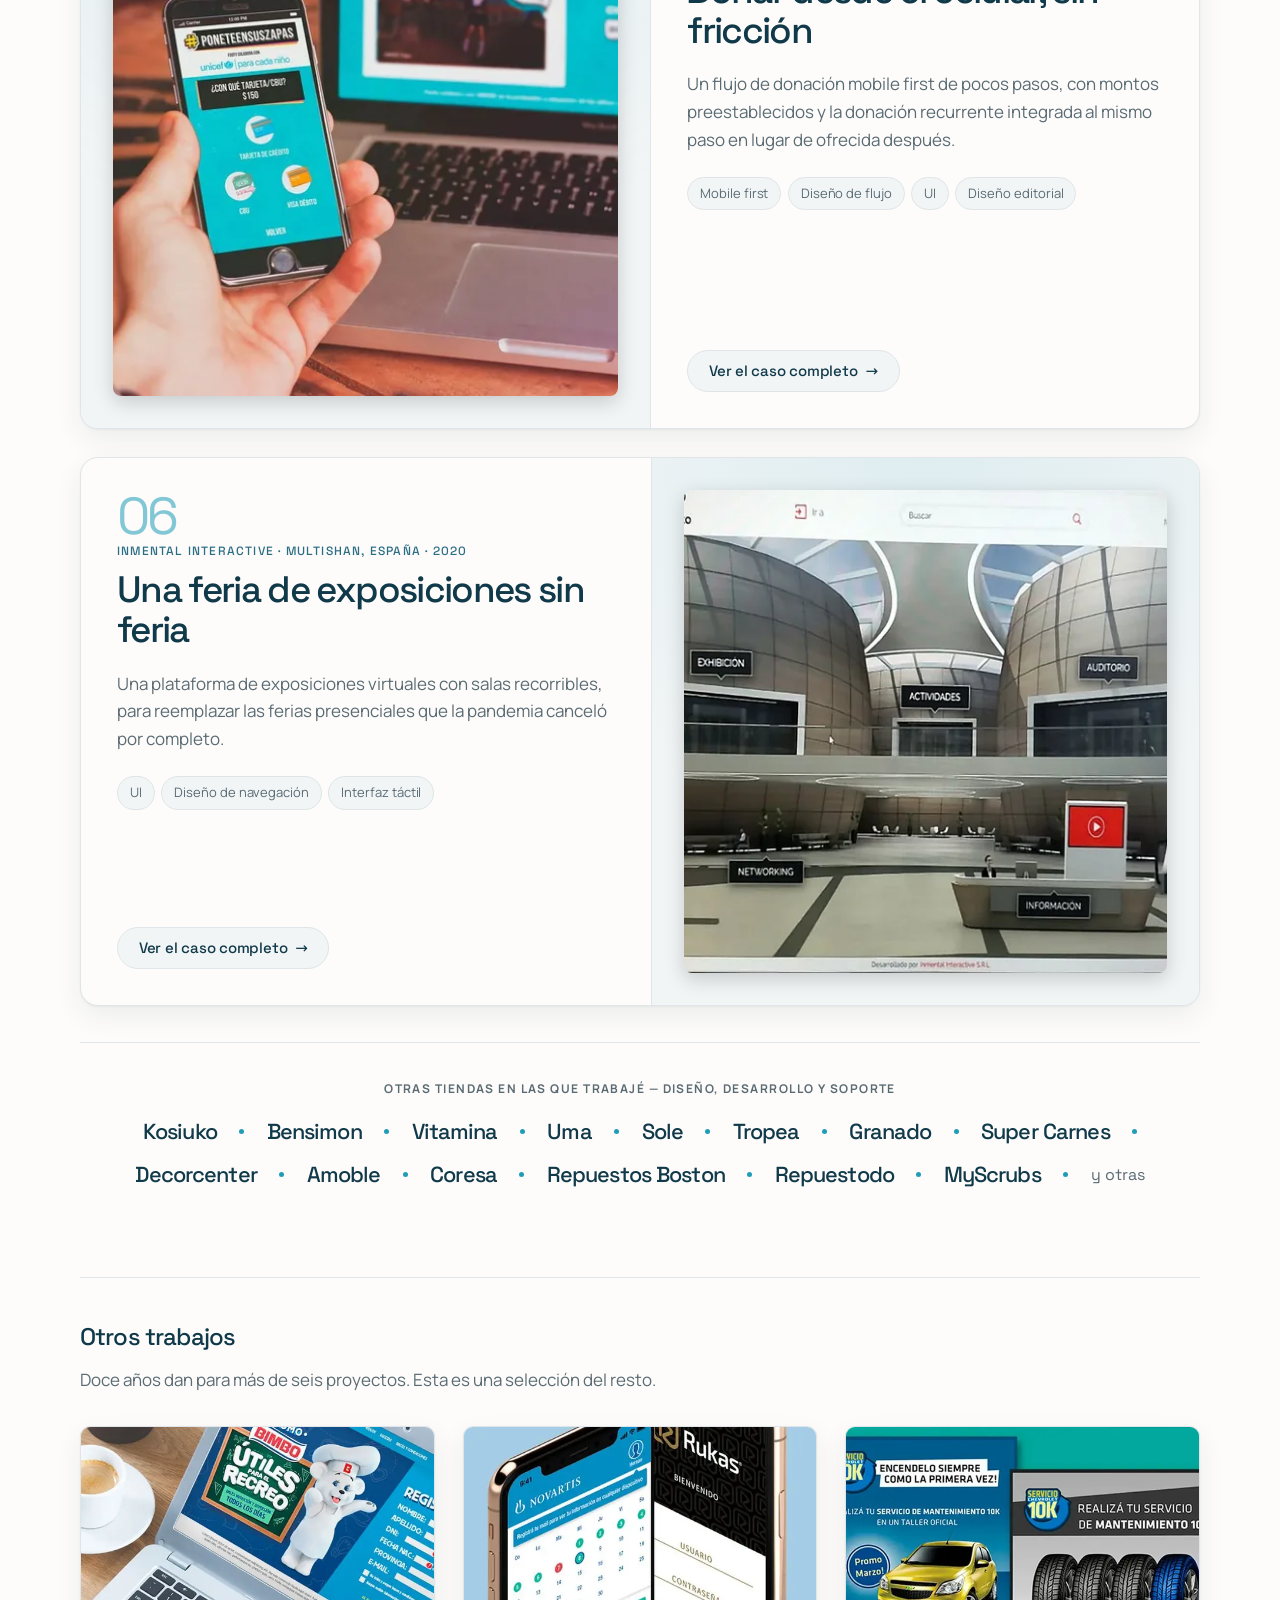
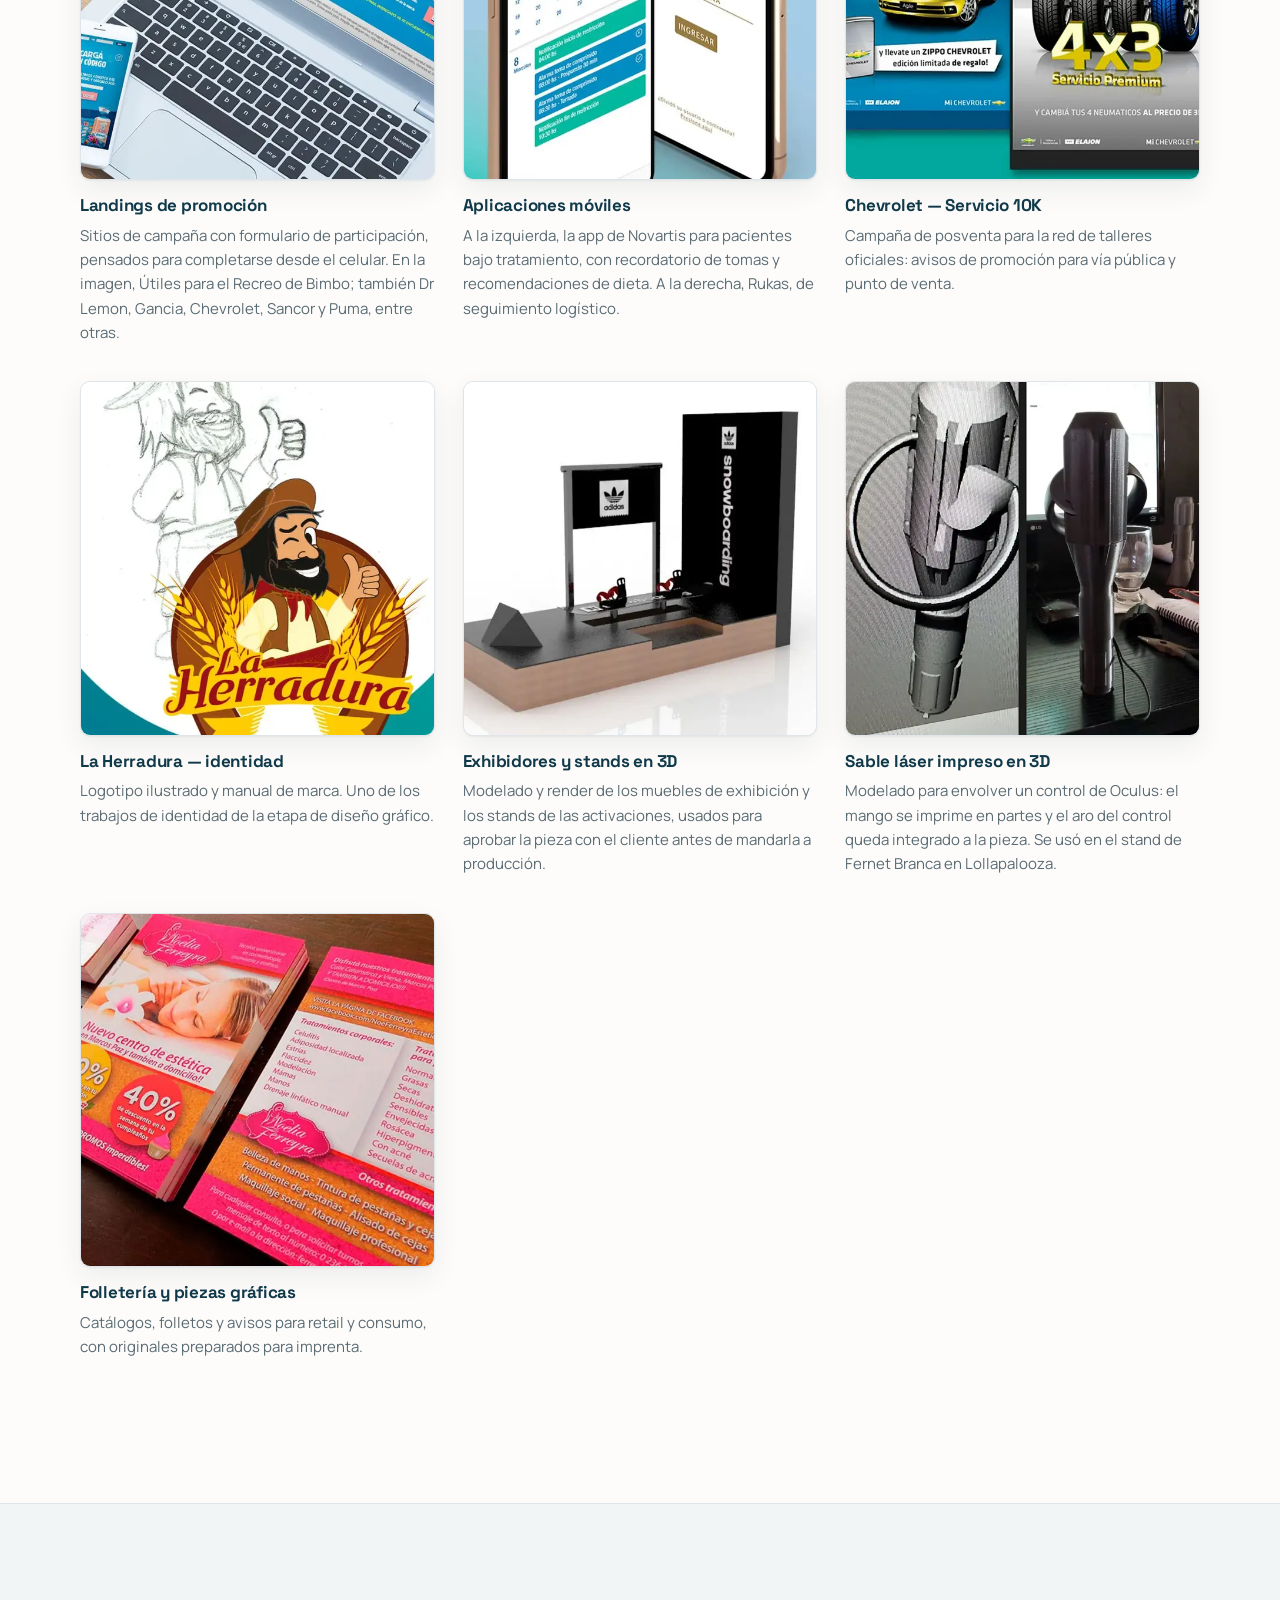
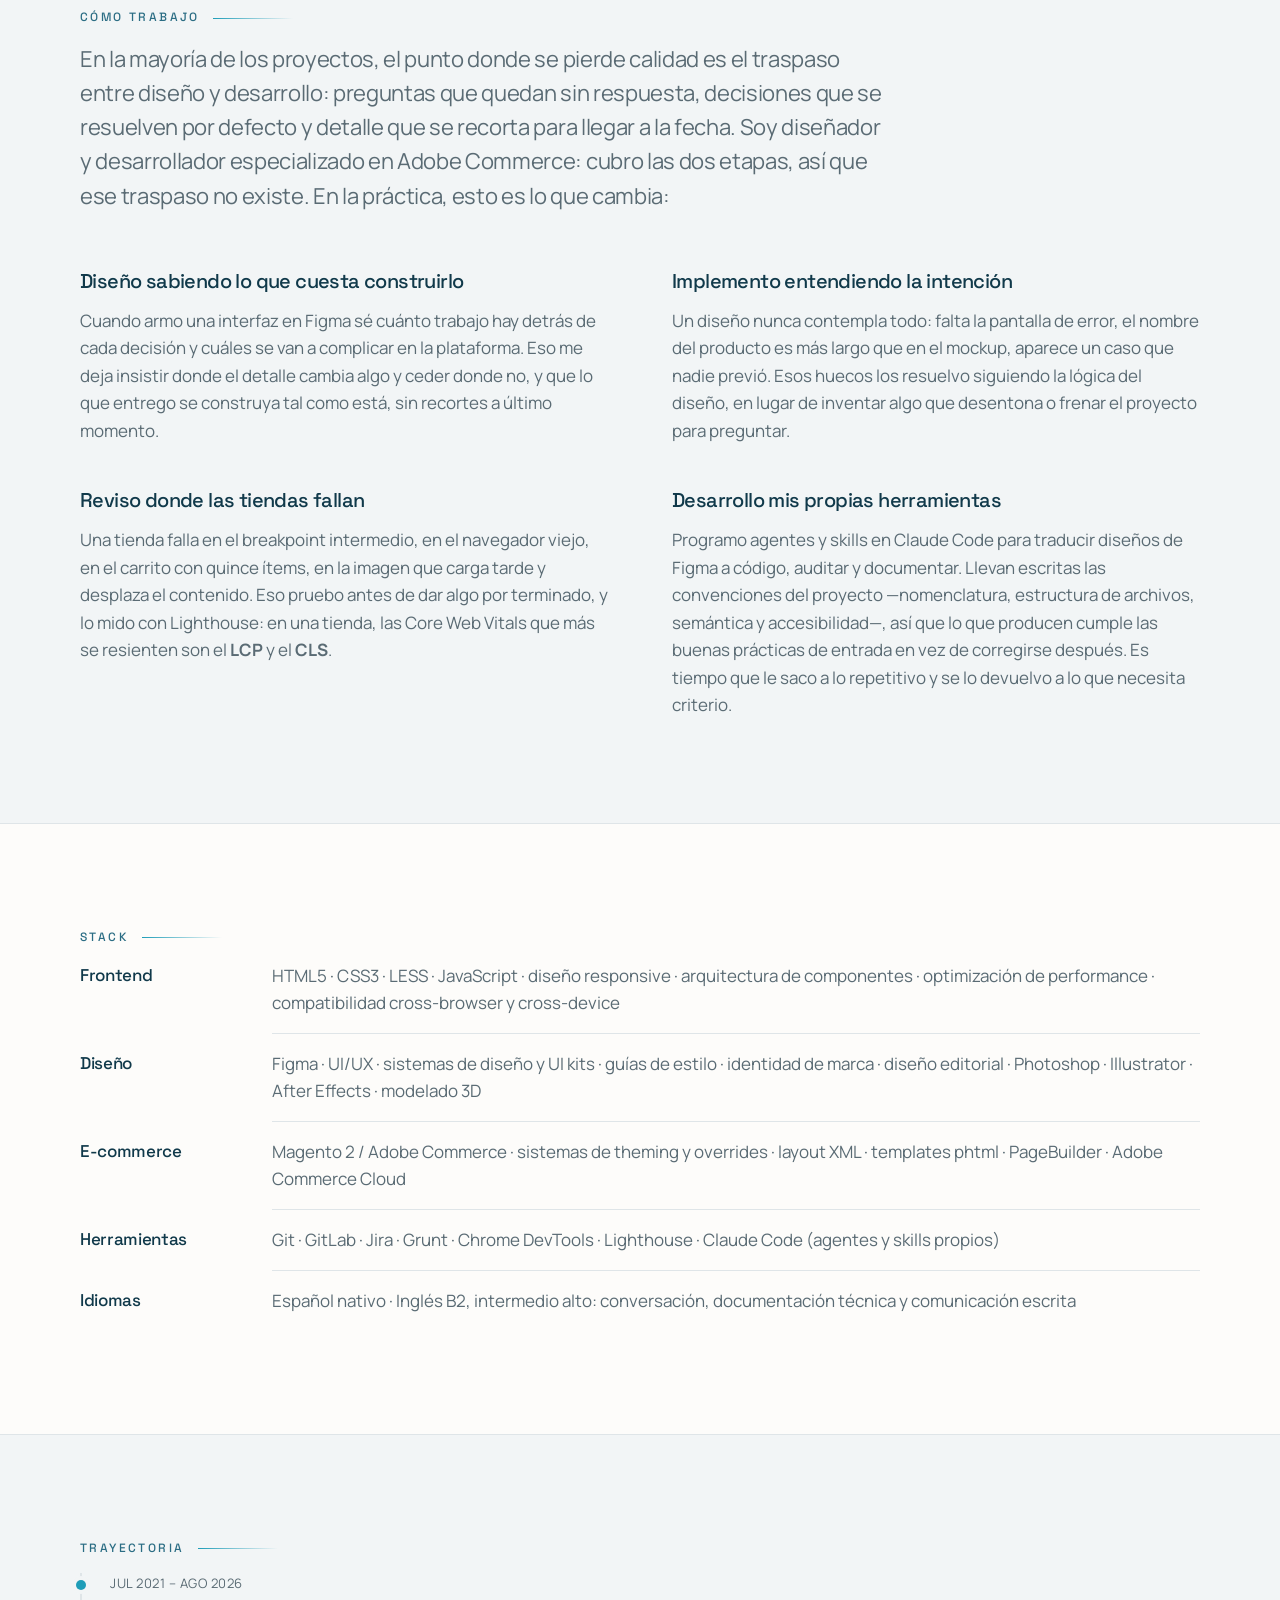
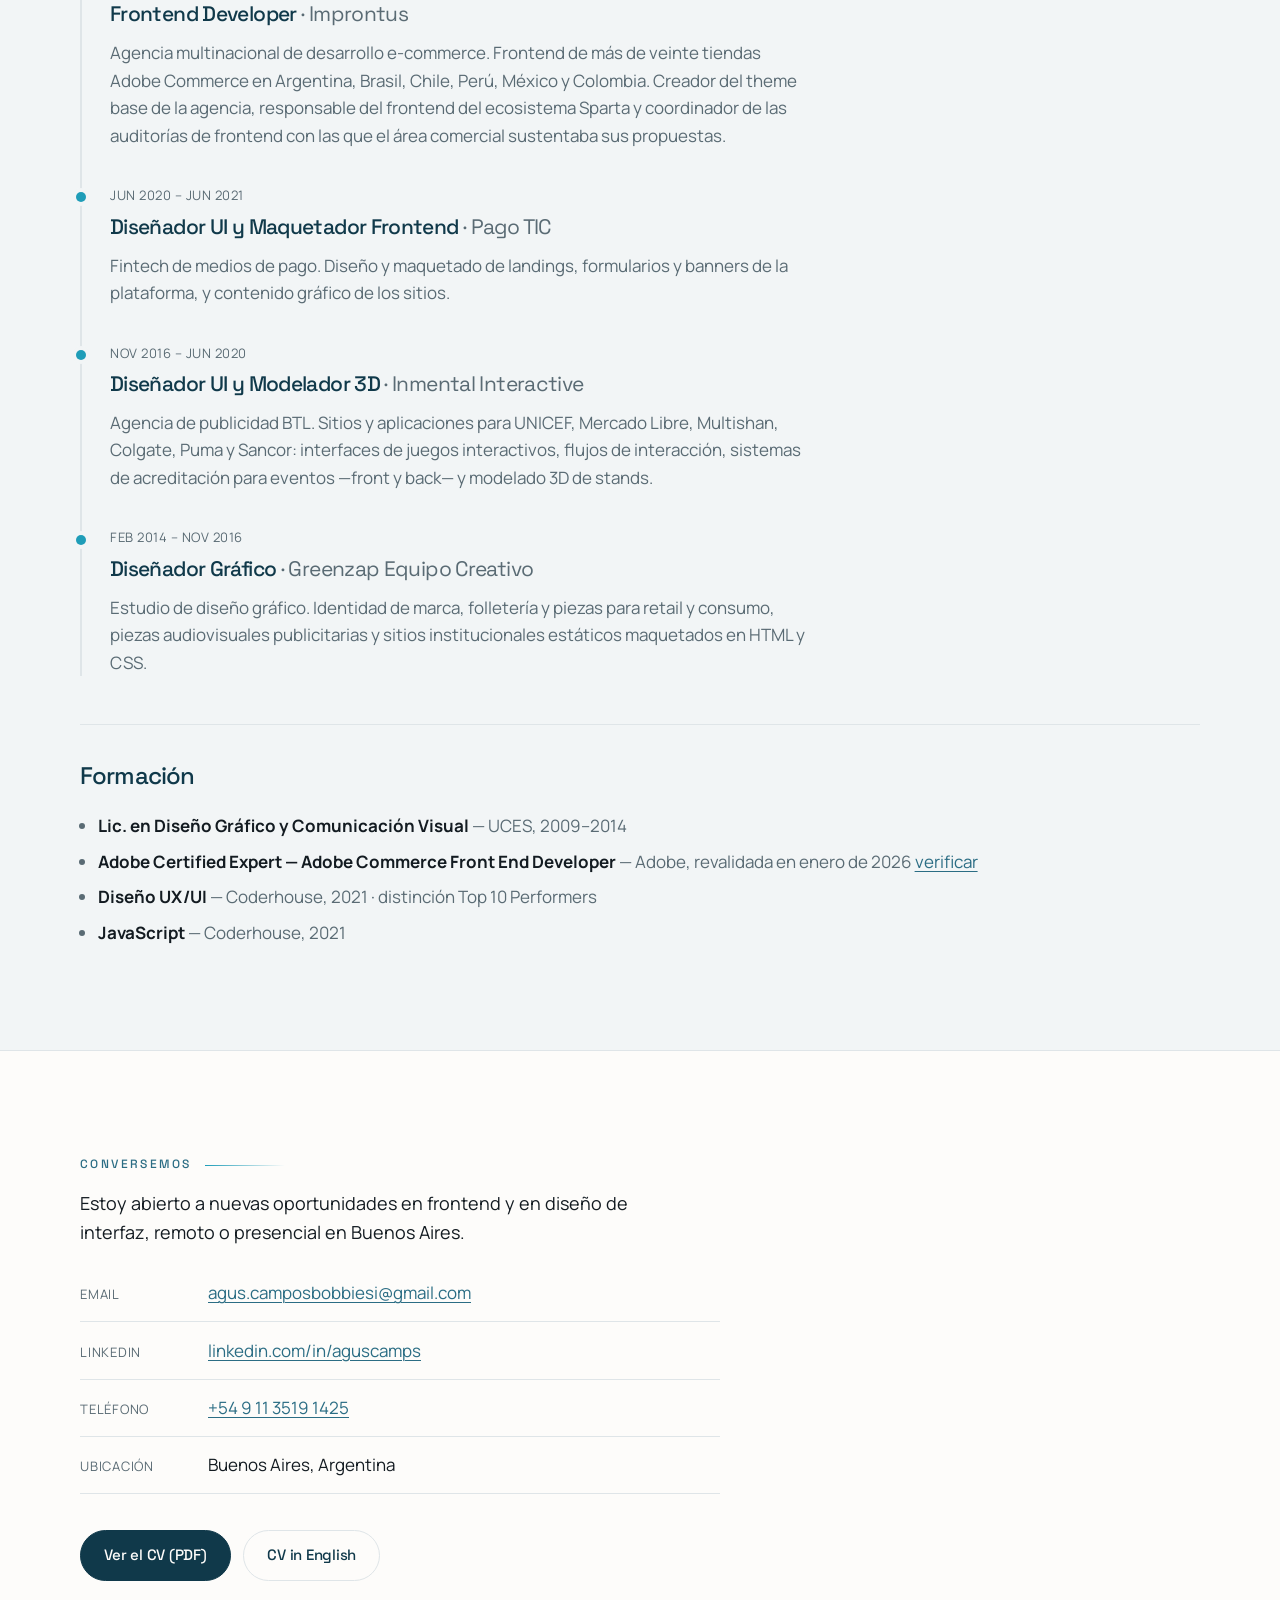
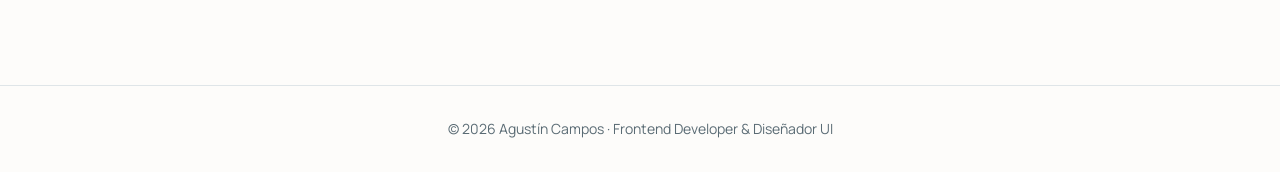
==== commit 0e808ef0: "Fichas orbitando el rostro y selector de color del sitio Tres fichas flotan alrededor de la cabeza e" ====
--- a/index.html
+++ b/index.html
@@ -10,6 +10,7 @@
 <link rel="preload" href="fonts/spacegrotesk-latin.woff2" as="font" type="font/woff2" crossorigin>
 <link rel="preload" href="fonts/manrope-latin.woff2" as="font" type="font/woff2" crossorigin>
 <link rel="stylesheet" href="css/style.css">
+<script>try{var t=localStorage.getItem("tema");if(t)document.documentElement.dataset.tema=t}catch(e){}</script>
 <link rel="canonical" href="https://aguscamps.github.io/portfolio/">
 <link rel="alternate" hreflang="es" href="https://aguscamps.github.io/portfolio/">
 <link rel="alternate" hreflang="en" href="https://aguscamps.github.io/portfolio/en/">
@@ -68,6 +69,11 @@
       <span class="lang__actual" aria-hidden="true">ES</span>
       <span class="lang__otro" aria-hidden="true">EN</span>
     </a>
+    <div class="tema" role="group" aria-label="Color del sitio">
+      <button class="tema__op" type="button" data-tema="" style="--p:#1f9db8" aria-label="Paleta verde azulado"></button>
+      <button class="tema__op" type="button" data-tema="indigo" style="--p:#5a68dd" aria-label="Paleta índigo"></button>
+      <button class="tema__op" type="button" data-tema="bosque" style="--p:#2f9e6b" aria-label="Paleta verde"></button>
+    </div>
   </div>
 </header>
 
@@ -83,6 +89,11 @@
              sizes="72vw" alt="">
       </picture>
     </div>
+  <ul class="orbe" aria-hidden="true">
+    <li class="orbe__i orbe__i--adobe" data-k=".14" style="--x:63%; --y:30%; --w:3.5rem; --c:#7fd3e6; --t:7s; --d:0s; --r:-5deg"><span>A</span></li>
+    <li class="orbe__i" data-k=".22" style="--x:78%; --y:10%; --w:3rem; --c:#a8b6ff; --t:8.5s; --d:.6s; --r:6deg"><span>{ }</span></li>
+    <li class="orbe__i" data-k=".26" style="--x:92%; --y:26%; --w:3rem; --c:#9fe8b8; --t:8s; --d:.9s; --r:5deg"><span>CSS</span></li>
+  </ul>
     <div class="wrap hero__in">
       <div class="hero__txt">
       <p class="hero__kicker">Agustín Carlos Campos Bobbiesi</p>
--- a/css/style.css
+++ b/css/style.css
@@ -17,6 +17,9 @@
   --ink:     #131b21;
   --ink-2:   #5a6b74;
   --shadow:  0 1px 2px rgba(16,45,60,.05), 0 10px 28px rgba(16,45,60,.07);
+  --claro:   #7fd3e6;          /* el acento sobre fondo oscuro */
+  --halo-a:  60,190,220;       /* halos del hero, en RGB para poder darles alfa */
+  --halo-b:  32,120,150;
   --wrap:    1120px;
   --r:       10px;
   --sans:    'Manrope', system-ui, -apple-system, 'Segoe UI', Roboto, Arial, sans-serif;
@@ -94,6 +97,32 @@
   background: var(--deep); color: #fff; padding: .75rem 1.25rem; border-radius: 0 0 var(--r) 0;
 }
 .skip:focus { left: 0; }
+
+/* ── Paletas ─────────────────────────────────────────────────
+   El visitante elige el color del sitio. Cada paleta redefine sólo los
+   tonos: el resto del CSS ya trabaja con esas variables. */
+[data-tema="indigo"] {
+  --deep: #1d2a63; --mid: #4a58a6; --accent: #5a68dd; --warm: #e8865c;
+  --claro: #9fb0ff; --halo-a: 110,125,255; --halo-b: 60,70,150;
+}
+[data-tema="bosque"] {
+  --deep: #123a2b; --mid: #2f6e52; --accent: #2f9e6b; --warm: #d9a441;
+  --claro: #7fe3ae; --halo-a: 70,210,150; --halo-b: 30,110,80;
+}
+
+/* El selector: tres puntos al lado del idioma, nada más */
+.tema { display: flex; align-items: center; gap: .4rem; flex: none; margin-left: .9rem; }
+.tema__op {
+  width: 13px; height: 13px; padding: 0; border-radius: 50%; cursor: pointer;
+  background: var(--p);
+  border: 1px solid color-mix(in srgb, var(--ink) 22%, transparent);
+  transition: transform .18s ease, box-shadow .18s ease;
+}
+.tema__op:hover, .tema__op:focus-visible { transform: scale(1.2); }
+.tema__op[aria-pressed="true"] {
+  box-shadow: 0 0 0 2px var(--bg), 0 0 0 3.5px var(--p);
+}
+@media (max-width: 430px) { .tema { display: none; } }
 
 /* ── Topbar ─────────────────────────────────────────────── */
 .topbar {
@@ -227,8 +256,8 @@
 .hero {
   position: relative; isolation: isolate; overflow: hidden;
   background:
-    radial-gradient(700px 560px at 70% 32%, rgba(60,190,220,.11), transparent 64%),
-    radial-gradient(900px 560px at 16% 6%, rgba(32,120,150,.10), transparent 60%),
+    radial-gradient(700px 560px at 70% 32%, rgba(var(--halo-a),.11), transparent 64%),
+    radial-gradient(900px 560px at 16% 6%, rgba(var(--halo-b),.10), transparent 60%),
     linear-gradient(180deg, #05070a 0%, #070b10 55%, #090e14 100%);
   color: #f2eee8;
   padding: clamp(3.5rem, 7vw, 5.5rem) 0 clamp(3rem, 6vw, 4.5rem);
@@ -251,7 +280,7 @@
   line-height: var(--h1-alto); letter-spacing: var(--h1-track); font-weight: var(--h1-peso);
   text-wrap: balance;
 }
-.hero h1 span { color: #7fd3e6; }
+.hero h1 span { color: var(--claro); }
 .hero__lead {
   margin: 0 0 1.15rem; max-width: 58ch;
   font-size: clamp(1.0625rem, 1.8vw, 1.1875rem); line-height: 1.68; color: #c3dde5;
@@ -268,7 +297,7 @@
 .hero__facts li { display: flex; flex-direction: column; }
 .hero__facts b {
   font-family: var(--display); font-size: 2.5rem; line-height: 1;
-  color: #7fd3e6; font-weight: 400; letter-spacing: -.05em;
+  color: var(--claro); font-weight: 400; letter-spacing: -.05em;
 }
 .hero__facts span {
   font-size: .8125rem; color: #9cc3ce; margin-top: .5rem;
@@ -291,7 +320,7 @@
   transition: background .2s ease, border-color .2s ease, color .2s ease, transform .2s ease;
 }
 .btn:hover { background: rgba(255,255,255,.1); border-color: rgba(255,255,255,.5); color: #fff; transform: translateY(-1px); }
-.btn--primary { background: #7fd3e6; border-color: #7fd3e6; color: #0d2f3b; }
+.btn--primary { background: var(--claro); border-color: var(--claro); color: #0d2f3b; }
 .btn--primary:hover { background: #a5e2f0; border-color: #a5e2f0; color: #0d2f3b; }
 
 /* ── Secciones ──────────────────────────────────────────── */
@@ -751,7 +780,7 @@
 }
 .hero__panel dt {
   font-size: .6875rem; font-weight: 700; letter-spacing: .12em; text-transform: uppercase;
-  color: #7fd3e6;
+  color: var(--claro);
 }
 .hero__panel dd {
   margin: 0 0 .85rem; font-size: .875rem; line-height: 1.45; color: #cfe6ec;
@@ -947,8 +976,8 @@
 /* Malla de líneas, casi imperceptible, que se desvanece hacia abajo */
 .hero::after {
   background-image:
-    linear-gradient(rgba(120,200,225,.05) 1px, transparent 1px),
-    linear-gradient(90deg, rgba(120,200,225,.05) 1px, transparent 1px);
+    linear-gradient(rgba(var(--halo-a),.05) 1px, transparent 1px),
+    linear-gradient(90deg, rgba(var(--halo-a),.05) 1px, transparent 1px);
   background-size: 78px 78px;
   mask-image: radial-gradient(820px 560px at 72% 24%, #000 12%, transparent 72%);
   opacity: .85;
@@ -959,6 +988,63 @@
   @keyframes malla { to { transform: translate3d(-18px, -12px, 0); } }
 }
 
+
+/* ── Elementos orbitando el rostro ───────────────────────────
+   Fichas con los signos del oficio: código en la página de frontend,
+   herramientas de diseño en la otra. Van detrás del texto, así que
+   nunca tapan nada, y se corren con el scroll a distinta velocidad. */
+.orbe {
+  position: absolute; inset: 0; z-index: -1;
+  margin: 0; padding: 0; list-style: none; pointer-events: none;
+}
+.orbe__i {
+  position: absolute; left: var(--x); top: var(--y);
+  transform: translate3d(-50%, calc(-50% + var(--sy, 0px)), 0);
+  will-change: transform;
+}
+.orbe__i > span {
+  display: grid; place-items: center;
+  width: var(--w); height: var(--w);
+  border-radius: 30%;
+  font-family: var(--display); font-weight: 600;
+  font-size: calc(var(--w) * .32); letter-spacing: -.02em;
+  color: var(--c);
+  background:
+    linear-gradient(150deg,
+      color-mix(in srgb, var(--c) 20%, transparent),
+      color-mix(in srgb, var(--c) 6%, transparent)),
+    rgba(8, 16, 22, .72);
+  border: 1px solid color-mix(in srgb, var(--c) 34%, transparent);
+  box-shadow:
+    0 14px 34px rgba(0, 0, 0, .45),
+    0 0 0 1px rgba(255, 255, 255, .03) inset,
+    0 0 28px color-mix(in srgb, var(--c) 16%, transparent);
+  backdrop-filter: blur(3px);
+}
+@media (prefers-reduced-motion: no-preference) {
+  .orbe__i > span {
+    animation: orbitar var(--t) ease-in-out var(--d) infinite alternate;
+  }
+  @keyframes orbitar {
+    to { transform: translate3d(0, -14px, 0) rotate(var(--r)); }
+  }
+}
+/* Adobe va siempre en rojo, sobre su cuadrado: es la regla de marca */
+.orbe__i--adobe > span {
+  color: #fff;
+  background: #e8352e;
+  border-color: #e8352e;
+  border-radius: 26%;
+  font-weight: 700;
+  font-size: calc(var(--w) * .46);
+  box-shadow:
+    0 14px 34px rgba(0, 0, 0, .45),
+    0 0 30px rgba(232, 53, 46, .28);
+  backdrop-filter: none;
+}
+
+/* Sin rostro no hay nada alrededor de qué orbitar */
+@media (max-width: 900px) { .orbe { display: none; } }
 
 /* ── El rostro, como fondo del hero ──────────────────────────
    Muy oscurecido y desaturado: es presencia, no retrato. Se apaga
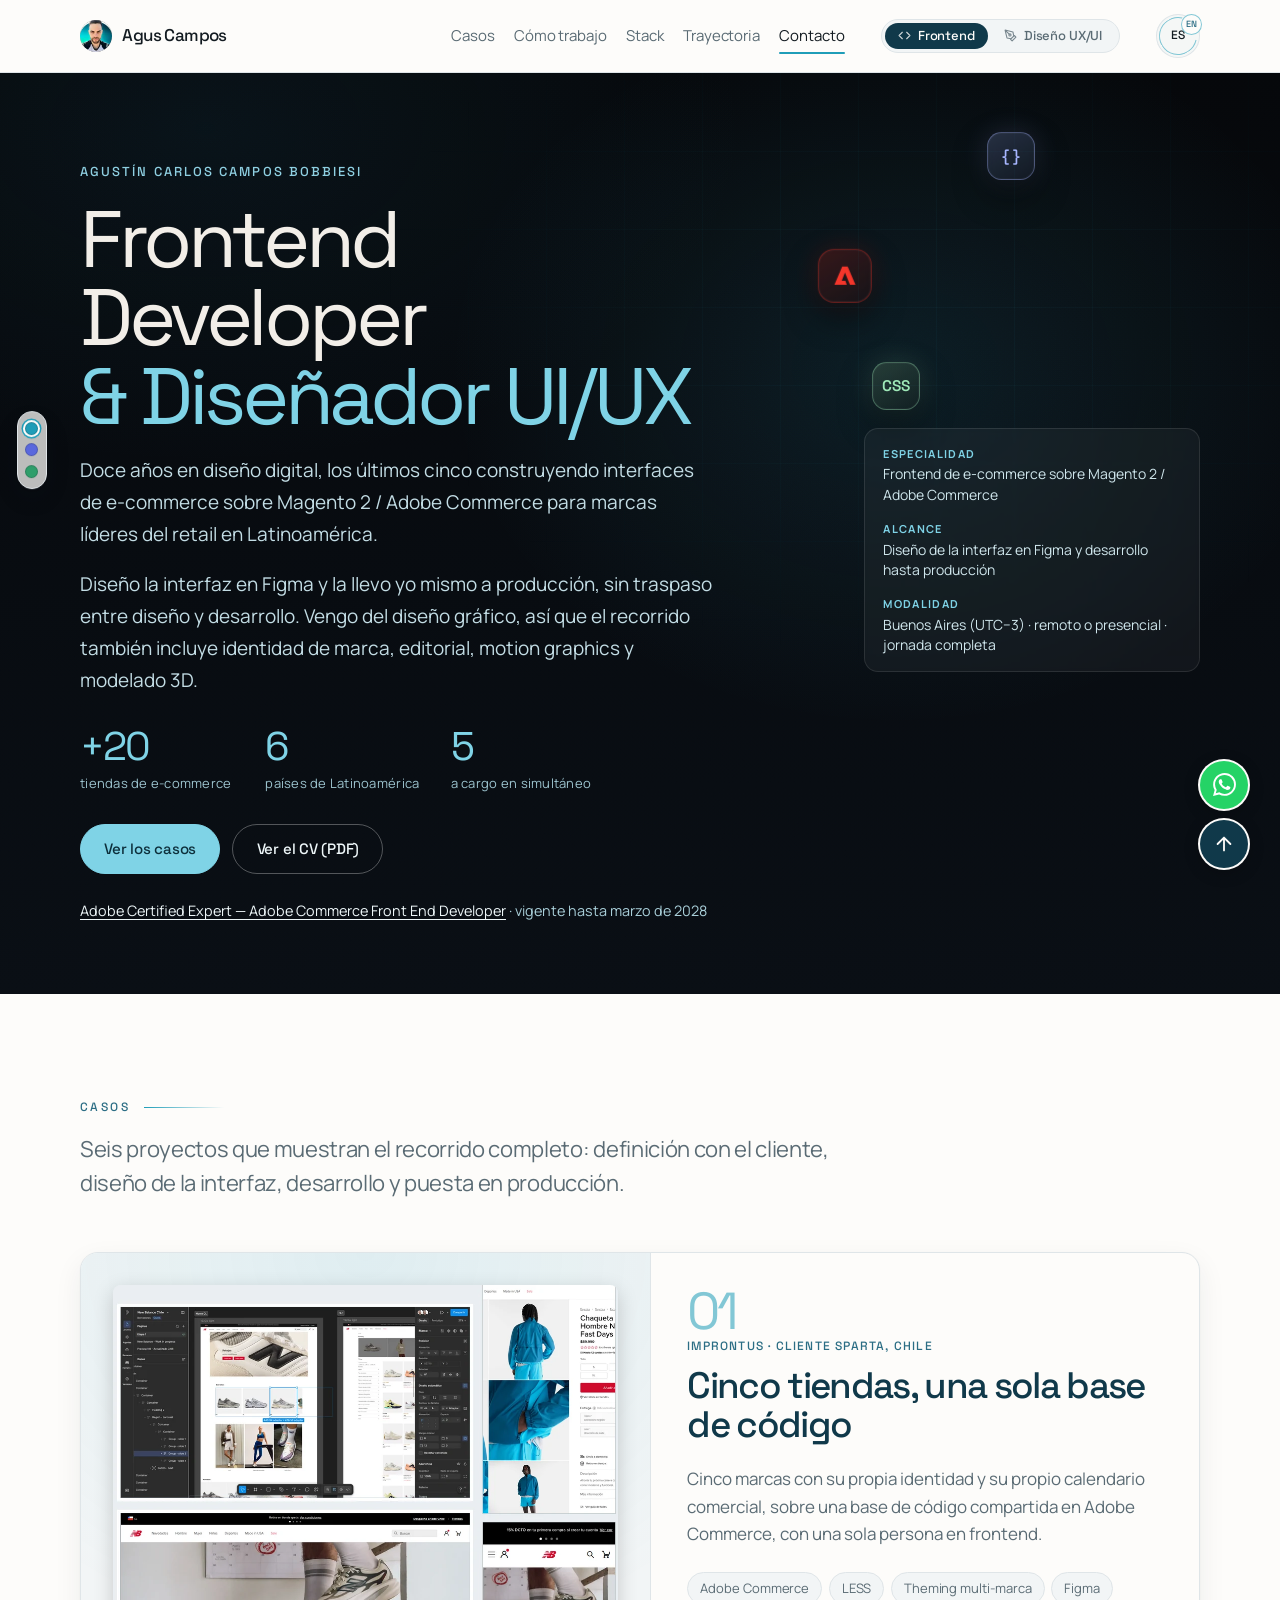
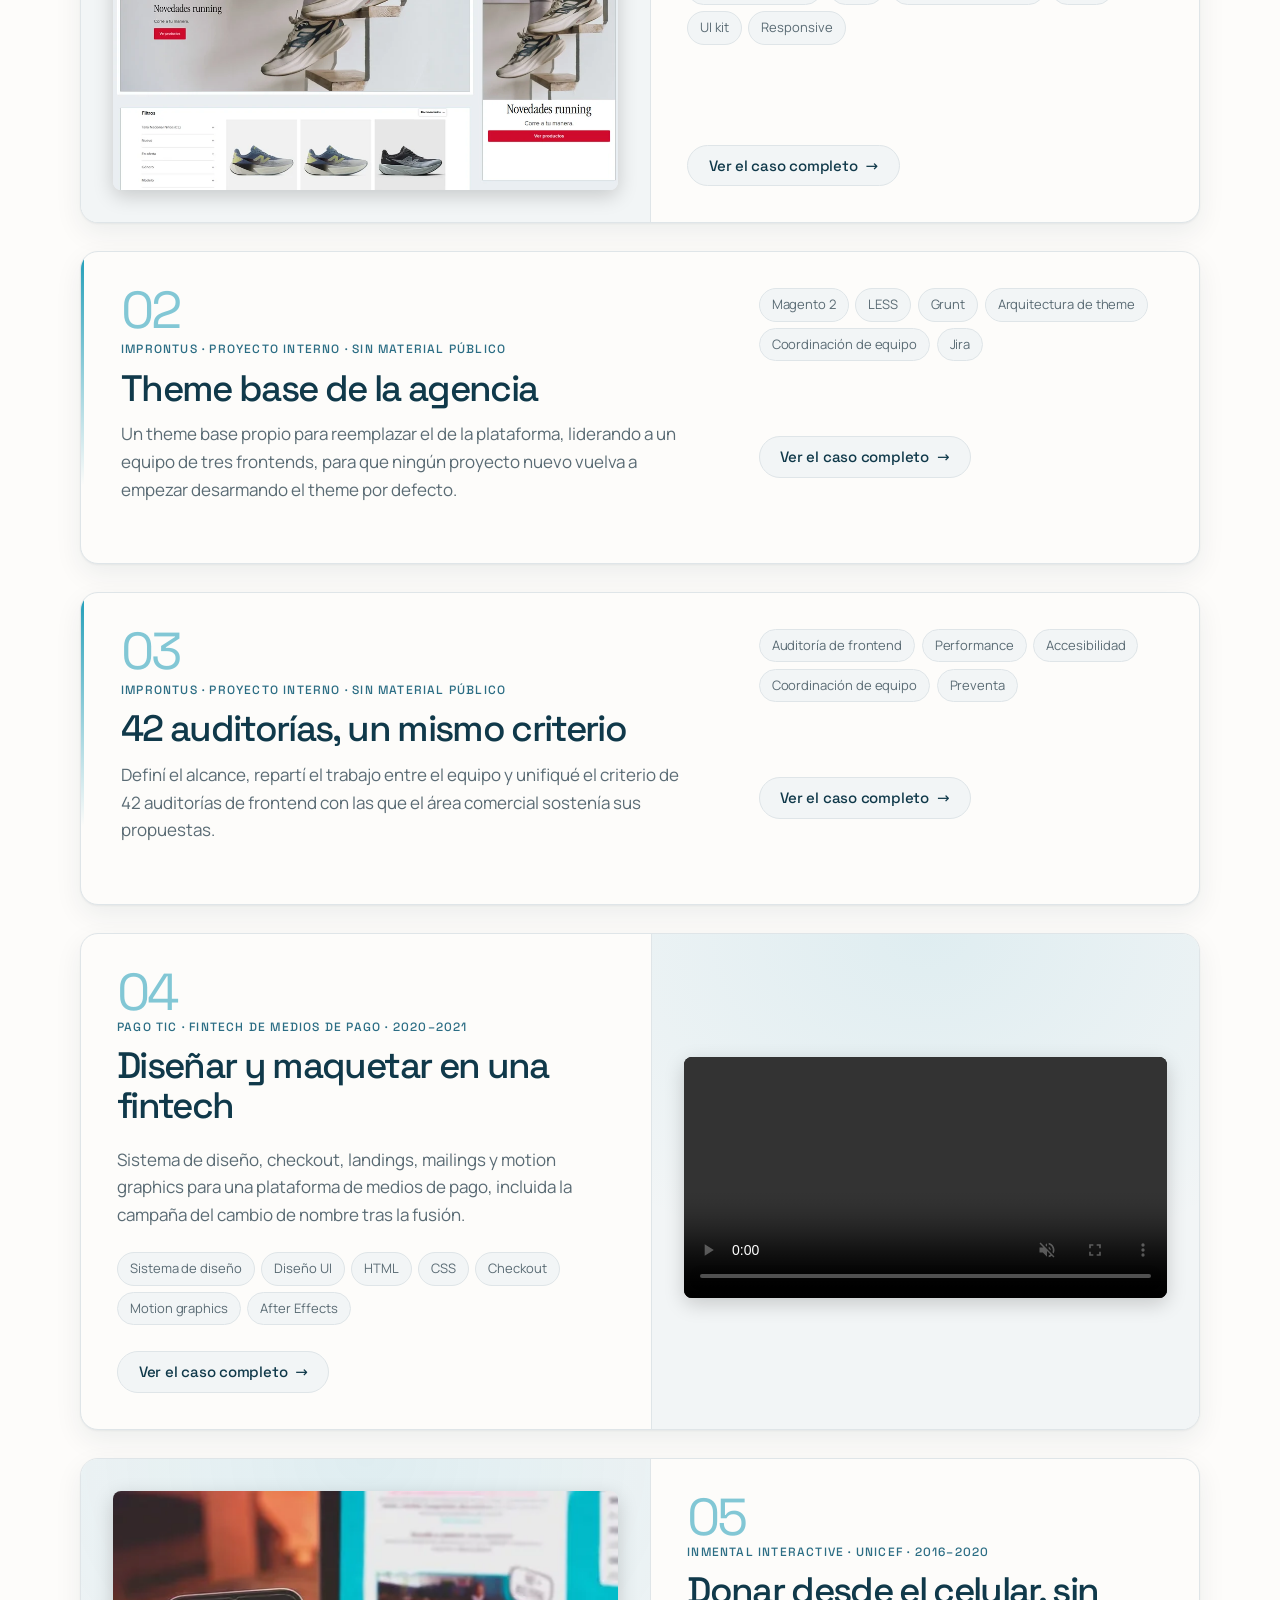
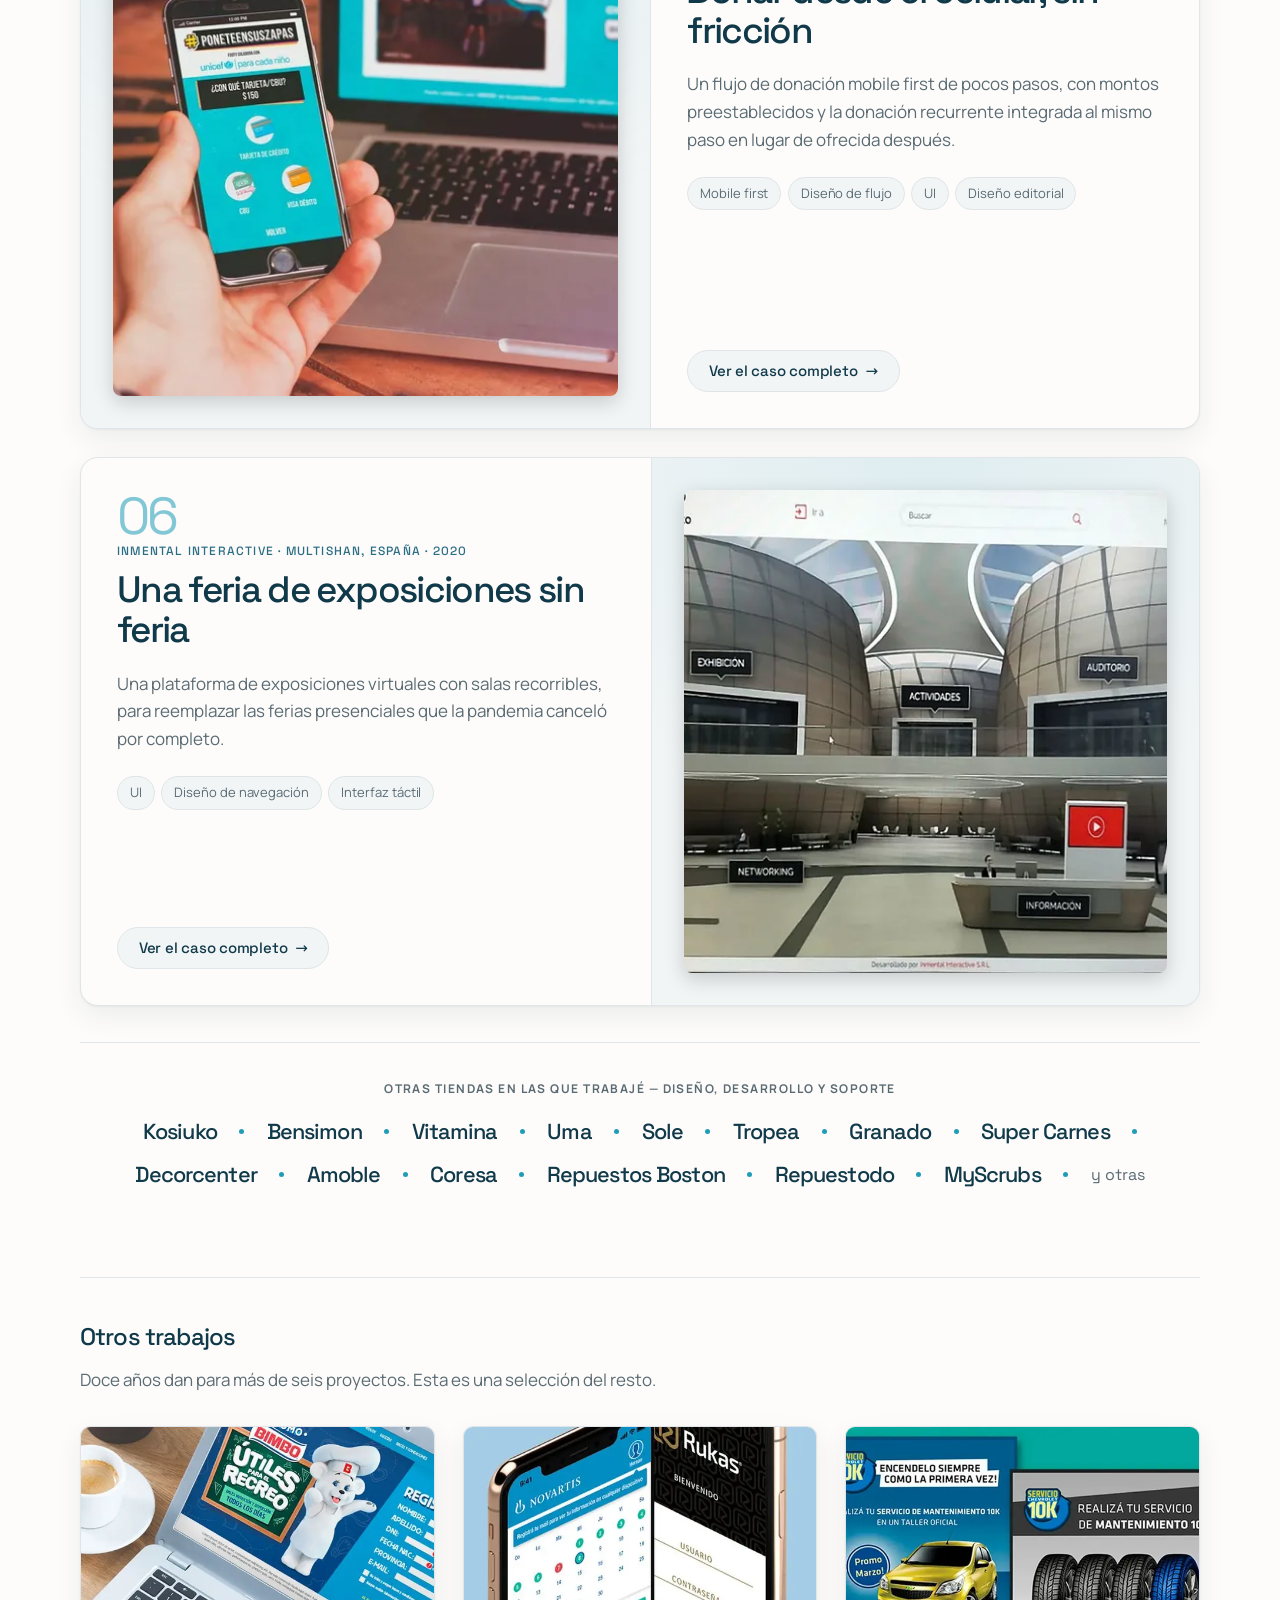
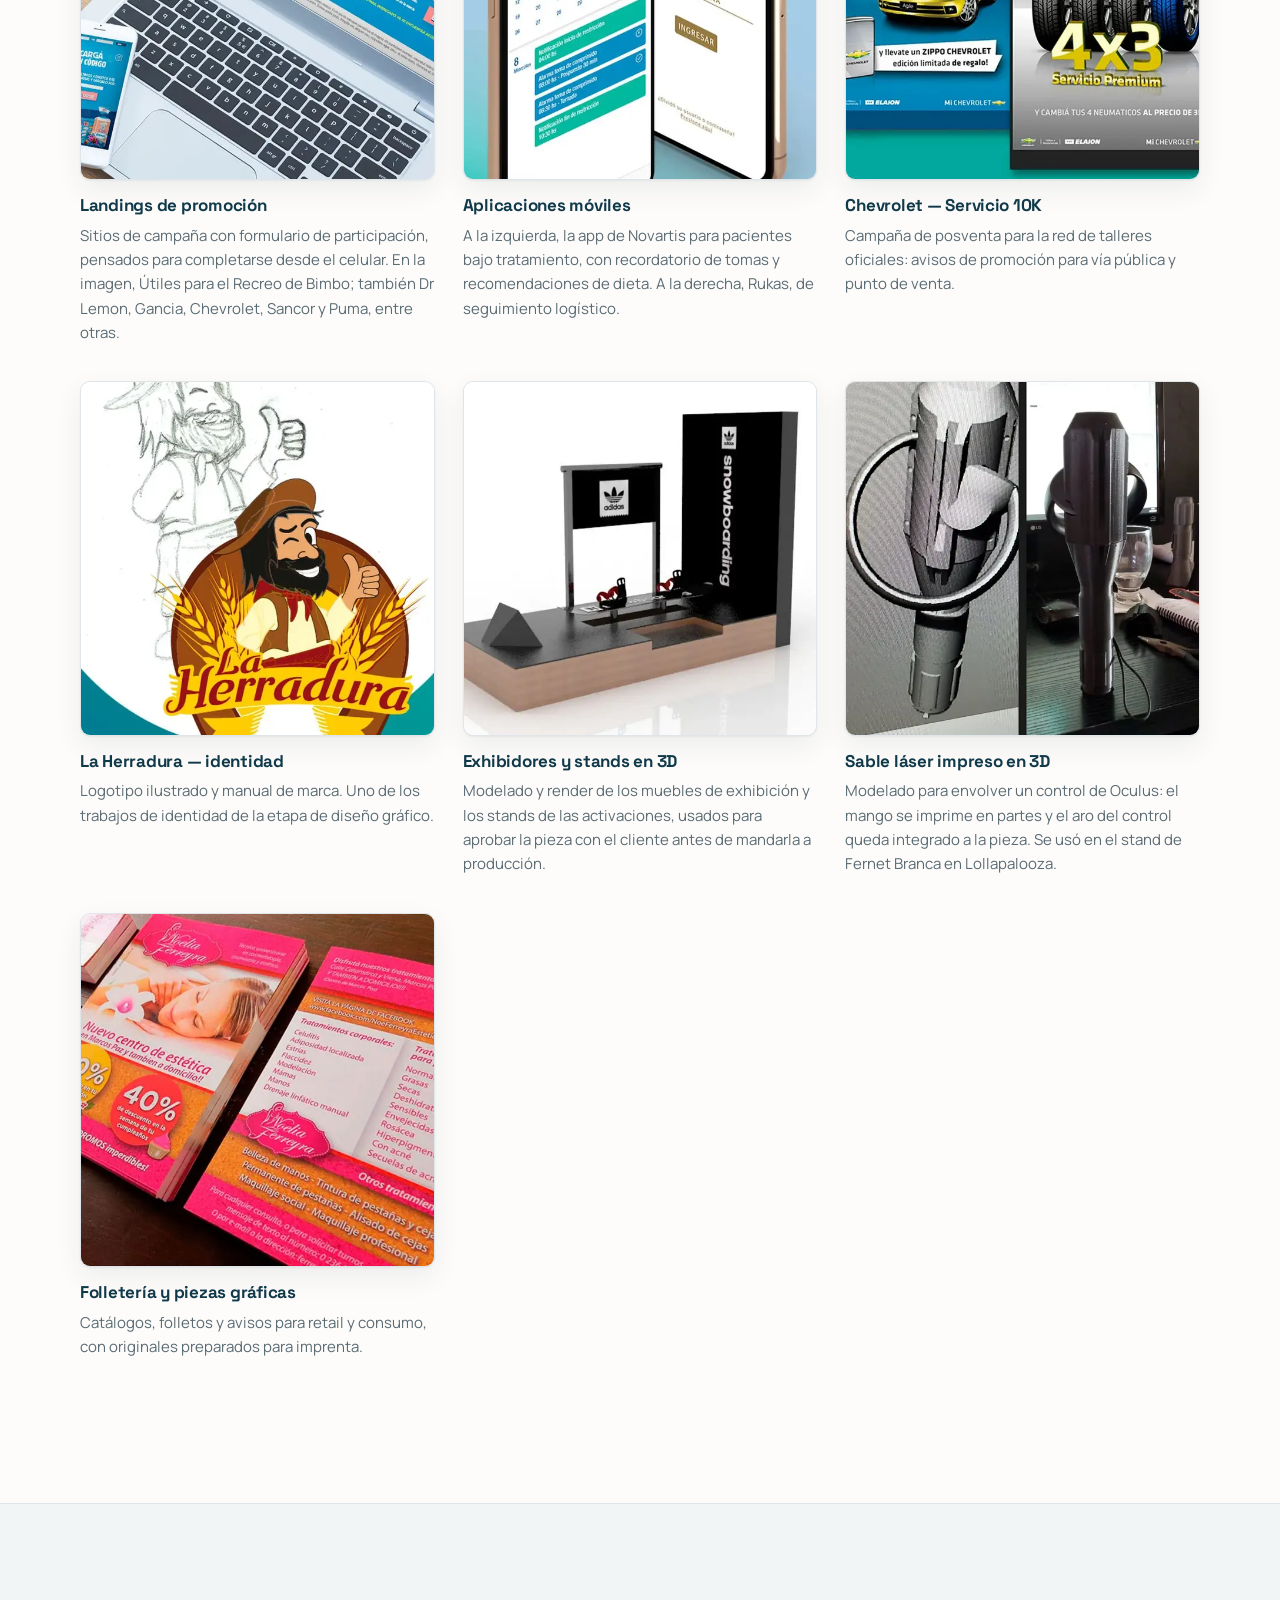
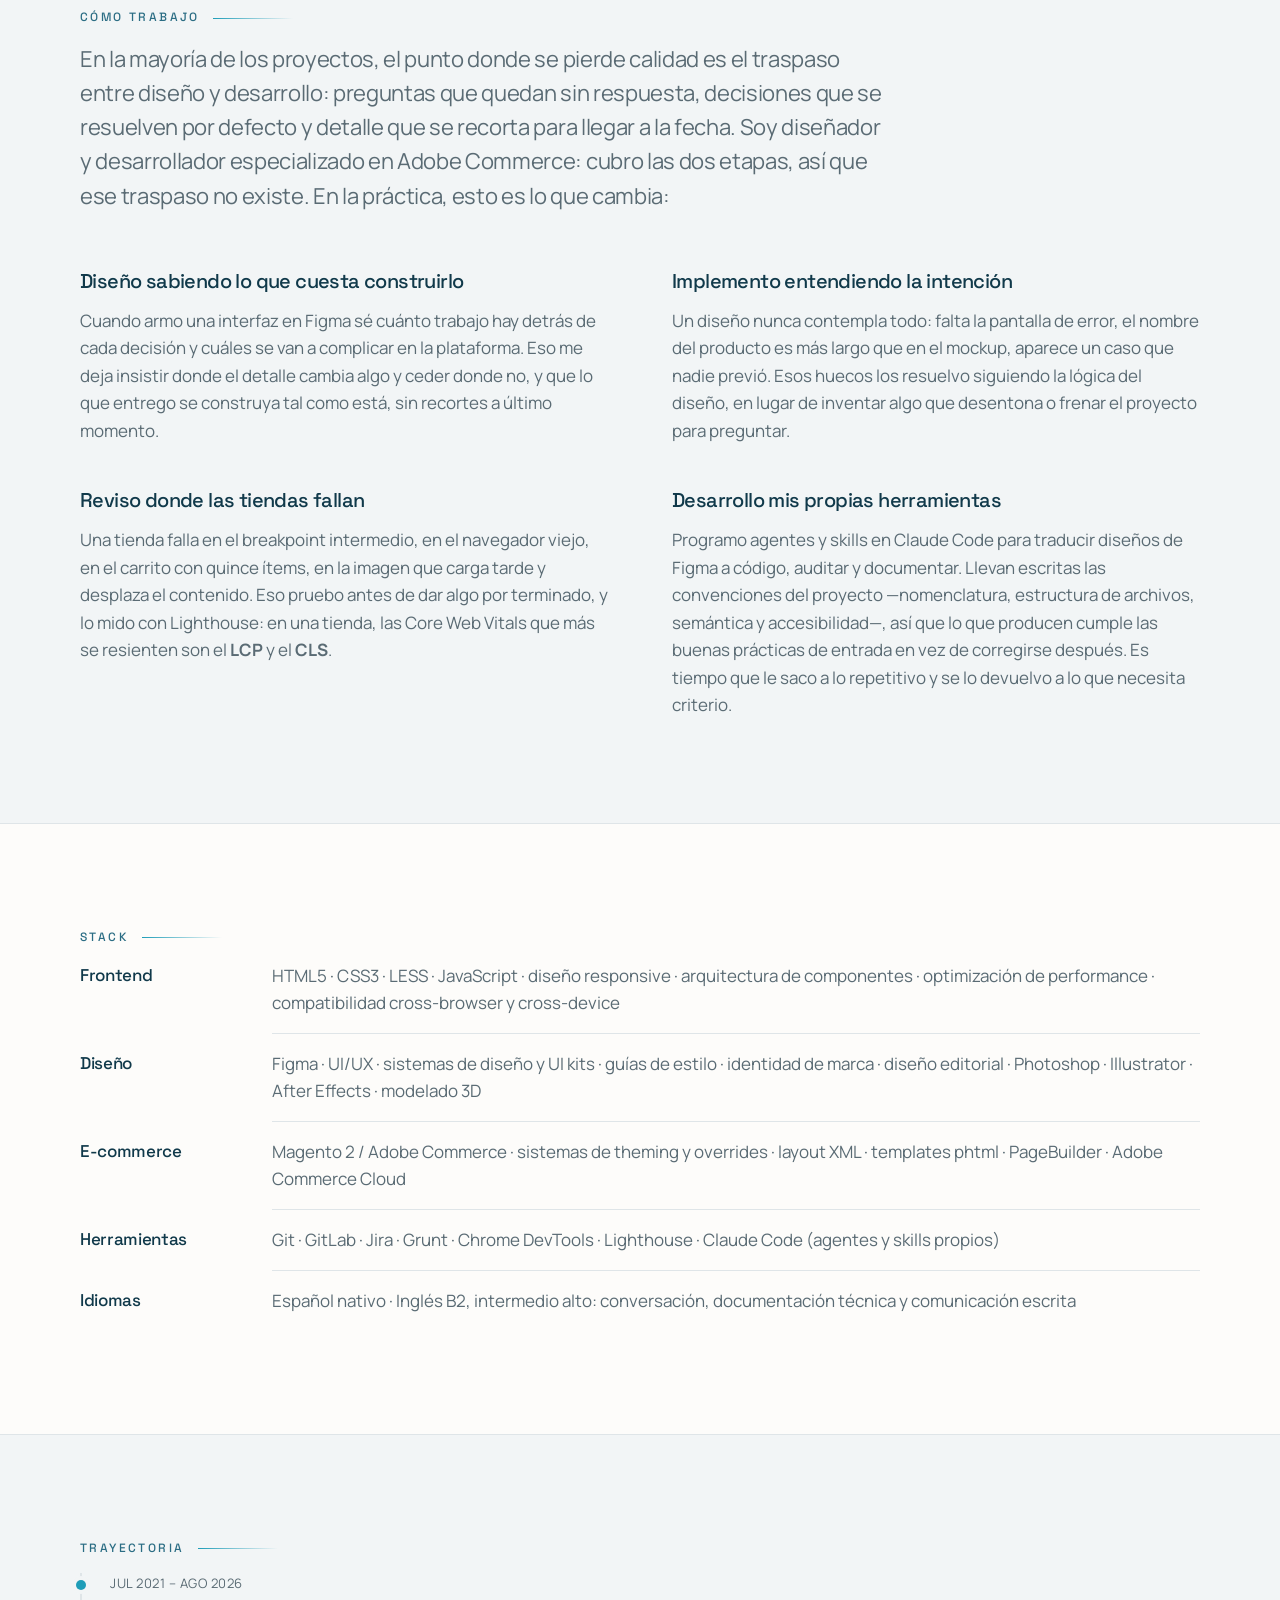
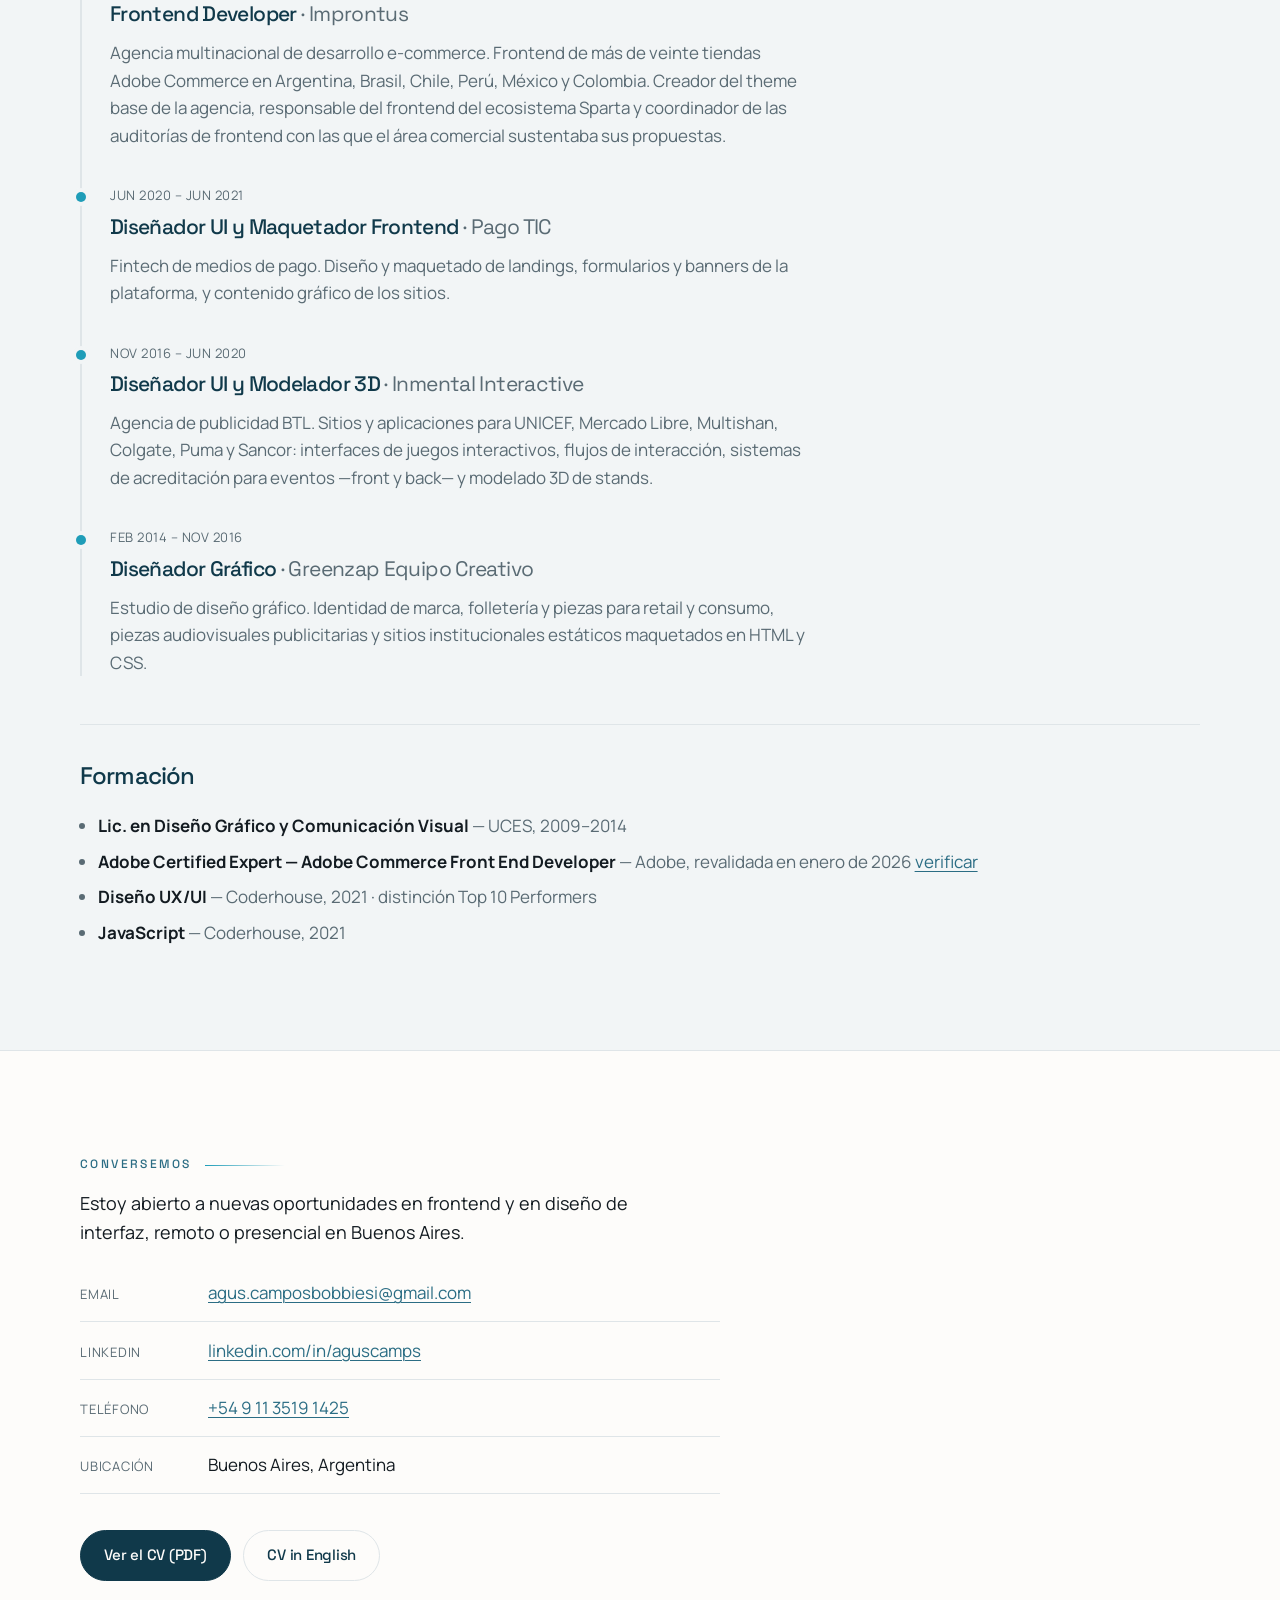
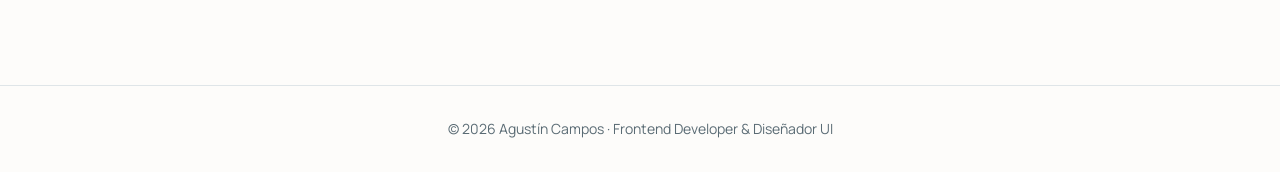
==== commit f67928ba: "El logo nuevo de Adobe y el selector de color flotando a la izquierda La ficha de Adobe llevaba una " ====
--- a/index.html
+++ b/index.html
@@ -69,13 +69,14 @@
       <span class="lang__actual" aria-hidden="true">ES</span>
       <span class="lang__otro" aria-hidden="true">EN</span>
     </a>
-    <div class="tema" role="group" aria-label="Color del sitio">
-      <button class="tema__op" type="button" data-tema="" style="--p:#1f9db8" aria-label="Paleta verde azulado"></button>
-      <button class="tema__op" type="button" data-tema="indigo" style="--p:#5a68dd" aria-label="Paleta índigo"></button>
-      <button class="tema__op" type="button" data-tema="bosque" style="--p:#2f9e6b" aria-label="Paleta verde"></button>
-    </div>
   </div>
 </header>
+
+<div class="tema" role="group" aria-label="Color del sitio">
+  <button class="tema__op" type="button" data-tema="" style="--p:#1f9db8" aria-label="Paleta verde azulado"></button>
+  <button class="tema__op" type="button" data-tema="indigo" style="--p:#5a68dd" aria-label="Paleta índigo"></button>
+  <button class="tema__op" type="button" data-tema="bosque" style="--p:#2f9e6b" aria-label="Paleta verde"></button>
+</div>
 
 <main id="contenido">
 
@@ -90,9 +91,9 @@
       </picture>
     </div>
   <ul class="orbe" aria-hidden="true">
-    <li class="orbe__i orbe__i--adobe" data-k=".14" style="--x:63%; --y:30%; --w:3.5rem; --c:#7fd3e6; --t:7s; --d:0s; --r:-5deg"><span>A</span></li>
-    <li class="orbe__i" data-k=".22" style="--x:78%; --y:10%; --w:3rem; --c:#a8b6ff; --t:8.5s; --d:.6s; --r:6deg"><span>{ }</span></li>
-    <li class="orbe__i" data-k=".26" style="--x:92%; --y:26%; --w:3rem; --c:#9fe8b8; --t:8s; --d:.9s; --r:5deg"><span>CSS</span></li>
+    <li class="orbe__i" data-k=".14" style="--x:66%; --y:22%; --w:3.4rem; --c:#f4362b; --t:7s; --d:0s; --r:-5deg"><span><svg viewBox="0 0 24 24" width="22" height="22" fill="currentColor" aria-hidden="true"><path d="M9.15 1.85H15.15L23.65 21.85H17.65L12.15 8.35L8.65 17.35H12.65L14.15 21.85H0.65Z"/></svg></span></li>
+    <li class="orbe__i" data-k=".22" style="--x:79%; --y:9%; --w:3rem; --c:#a8b6ff; --t:8.5s; --d:.6s; --r:6deg"><span>{ }</span></li>
+    <li class="orbe__i" data-k=".26" style="--x:70%; --y:34%; --w:3rem; --c:#9fe8b8; --t:8s; --d:.9s; --r:5deg"><span>CSS</span></li>
   </ul>
     <div class="wrap hero__in">
       <div class="hero__txt">
--- a/css/style.css
+++ b/css/style.css
@@ -110,8 +110,18 @@
   --claro: #7fe3ae; --halo-a: 70,210,150; --halo-b: 30,110,80;
 }
 
-/* El selector: tres puntos al lado del idioma, nada más */
-.tema { display: flex; align-items: center; gap: .4rem; flex: none; margin-left: .9rem; }
+/* El selector flota en el margen izquierdo, en vertical: está a mano sin
+   ocupar lugar en la barra, que ya va justa. */
+.tema {
+  position: fixed; left: clamp(.55rem, 1.5vw, 1.05rem); top: 50%;
+  transform: translateY(-50%); z-index: 40;
+  display: flex; flex-direction: column; gap: .55rem;
+  padding: .6rem .48rem; border-radius: 999px;
+  background: color-mix(in srgb, var(--bg) 74%, transparent);
+  border: 1px solid var(--line);
+  backdrop-filter: blur(8px);
+  box-shadow: var(--shadow);
+}
 .tema__op {
   width: 13px; height: 13px; padding: 0; border-radius: 50%; cursor: pointer;
   background: var(--p);
@@ -122,7 +132,8 @@
 .tema__op[aria-pressed="true"] {
   box-shadow: 0 0 0 2px var(--bg), 0 0 0 3.5px var(--p);
 }
-@media (max-width: 430px) { .tema { display: none; } }
+/* En pantalla chica el margen no alcanza y se montaría sobre el texto */
+@media (max-width: 720px) { .tema { display: none; } }
 
 /* ── Topbar ─────────────────────────────────────────────── */
 .topbar {
@@ -1029,20 +1040,6 @@
     to { transform: translate3d(0, -14px, 0) rotate(var(--r)); }
   }
 }
-/* Adobe va siempre en rojo, sobre su cuadrado: es la regla de marca */
-.orbe__i--adobe > span {
-  color: #fff;
-  background: #e8352e;
-  border-color: #e8352e;
-  border-radius: 26%;
-  font-weight: 700;
-  font-size: calc(var(--w) * .46);
-  box-shadow:
-    0 14px 34px rgba(0, 0, 0, .45),
-    0 0 30px rgba(232, 53, 46, .28);
-  backdrop-filter: none;
-}
-
 /* Sin rostro no hay nada alrededor de qué orbitar */
 @media (max-width: 900px) { .orbe { display: none; } }
 
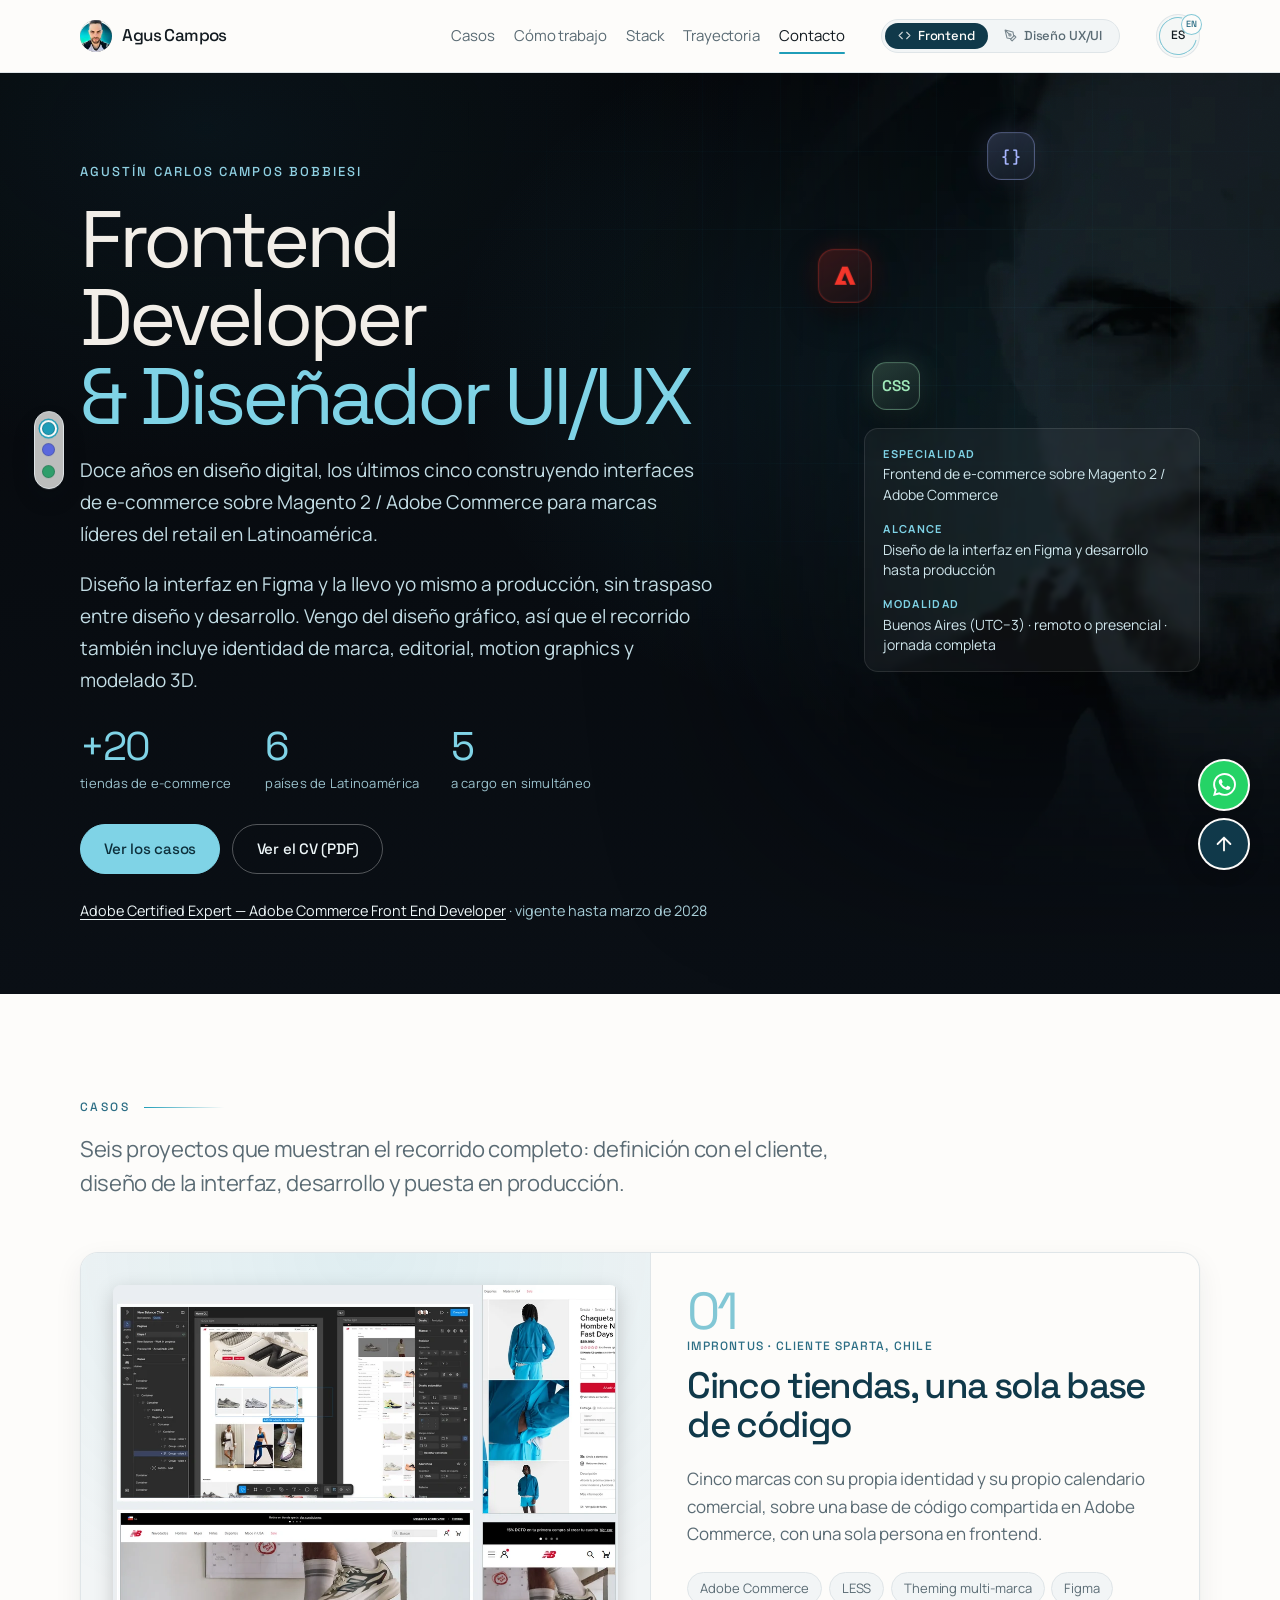
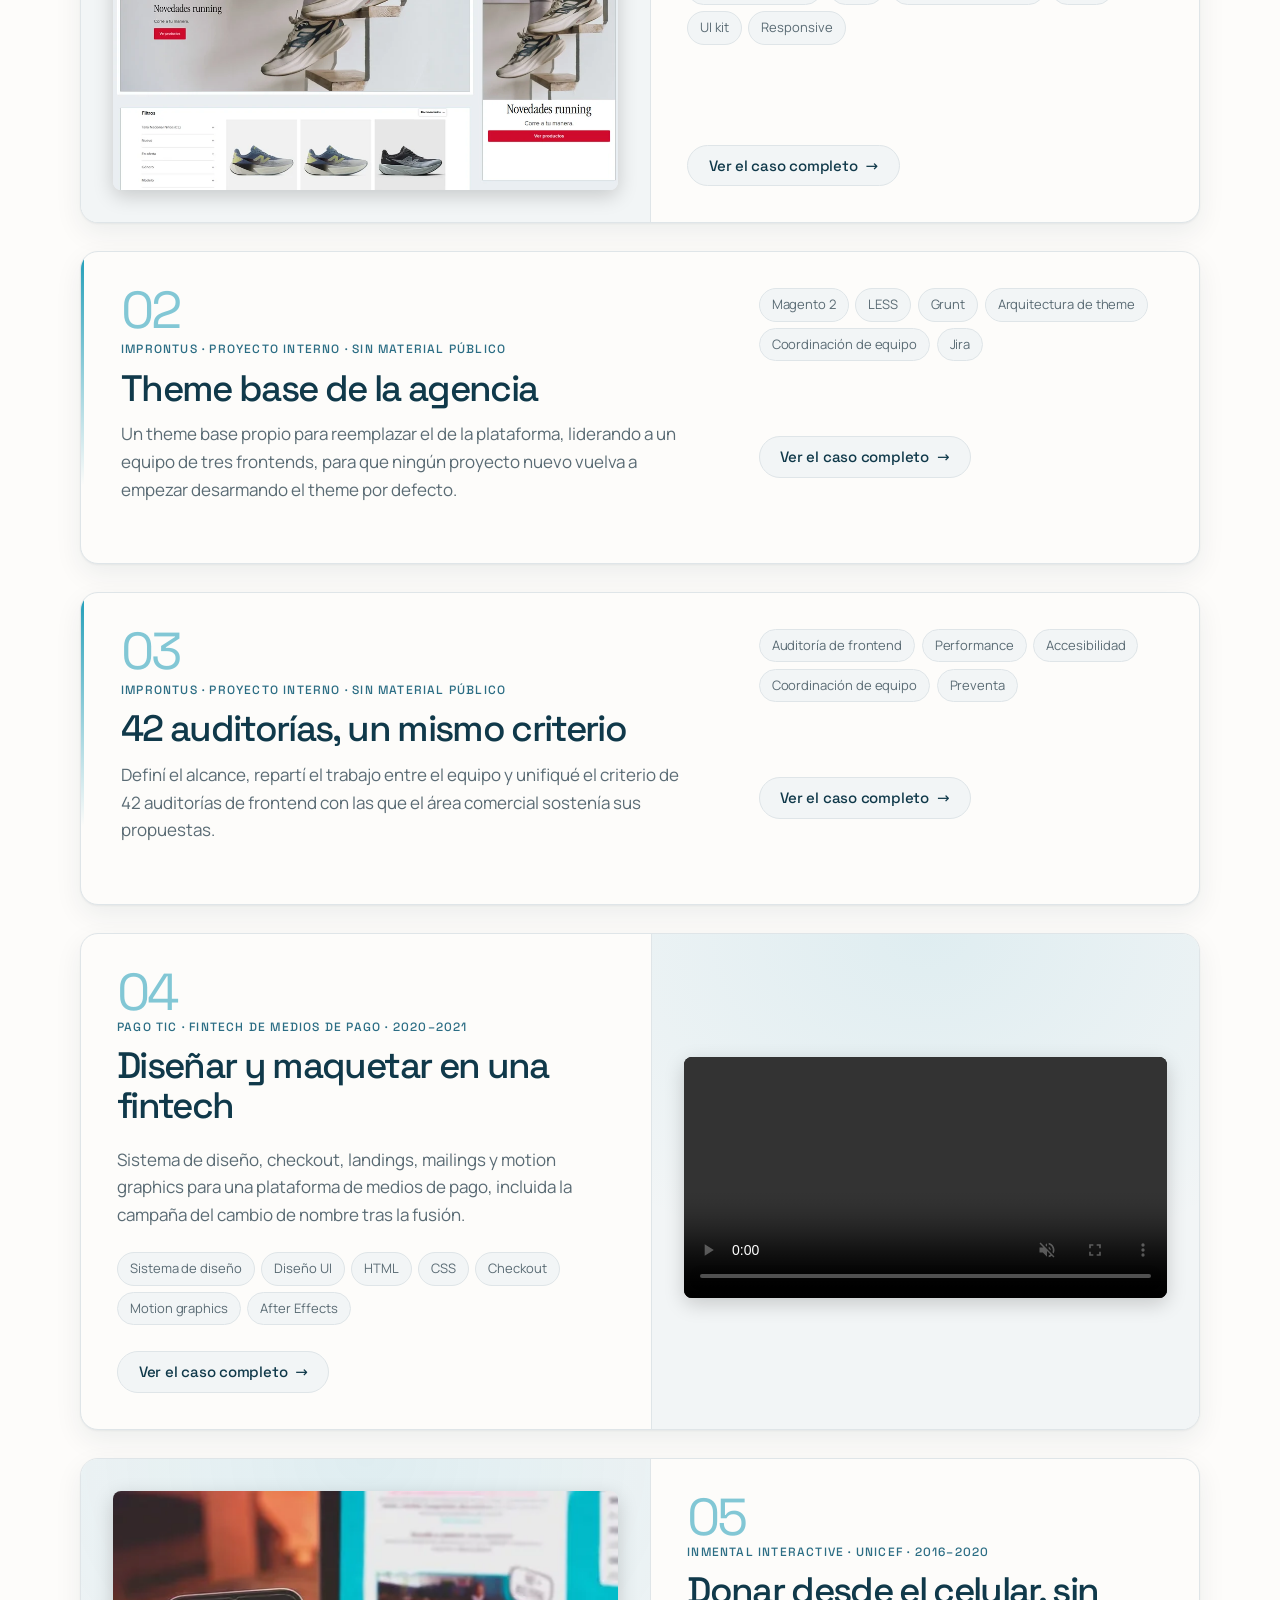
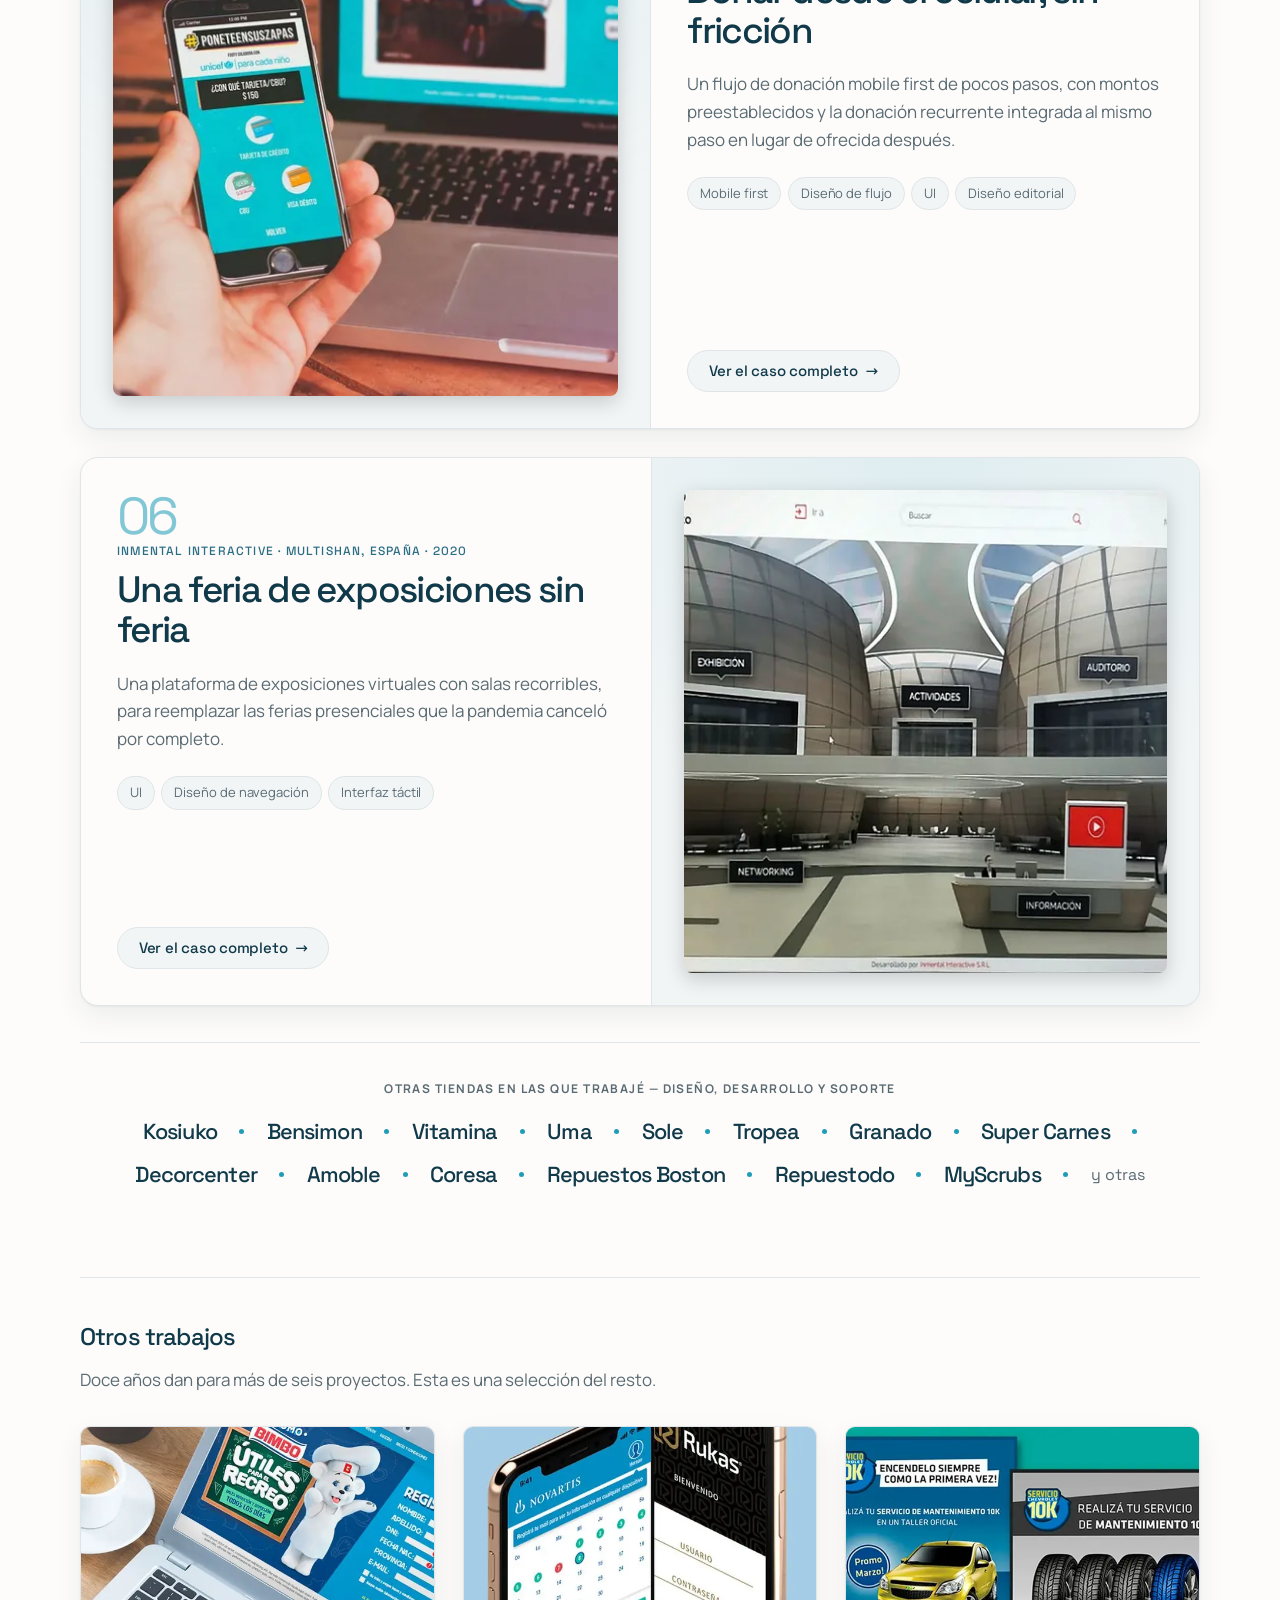
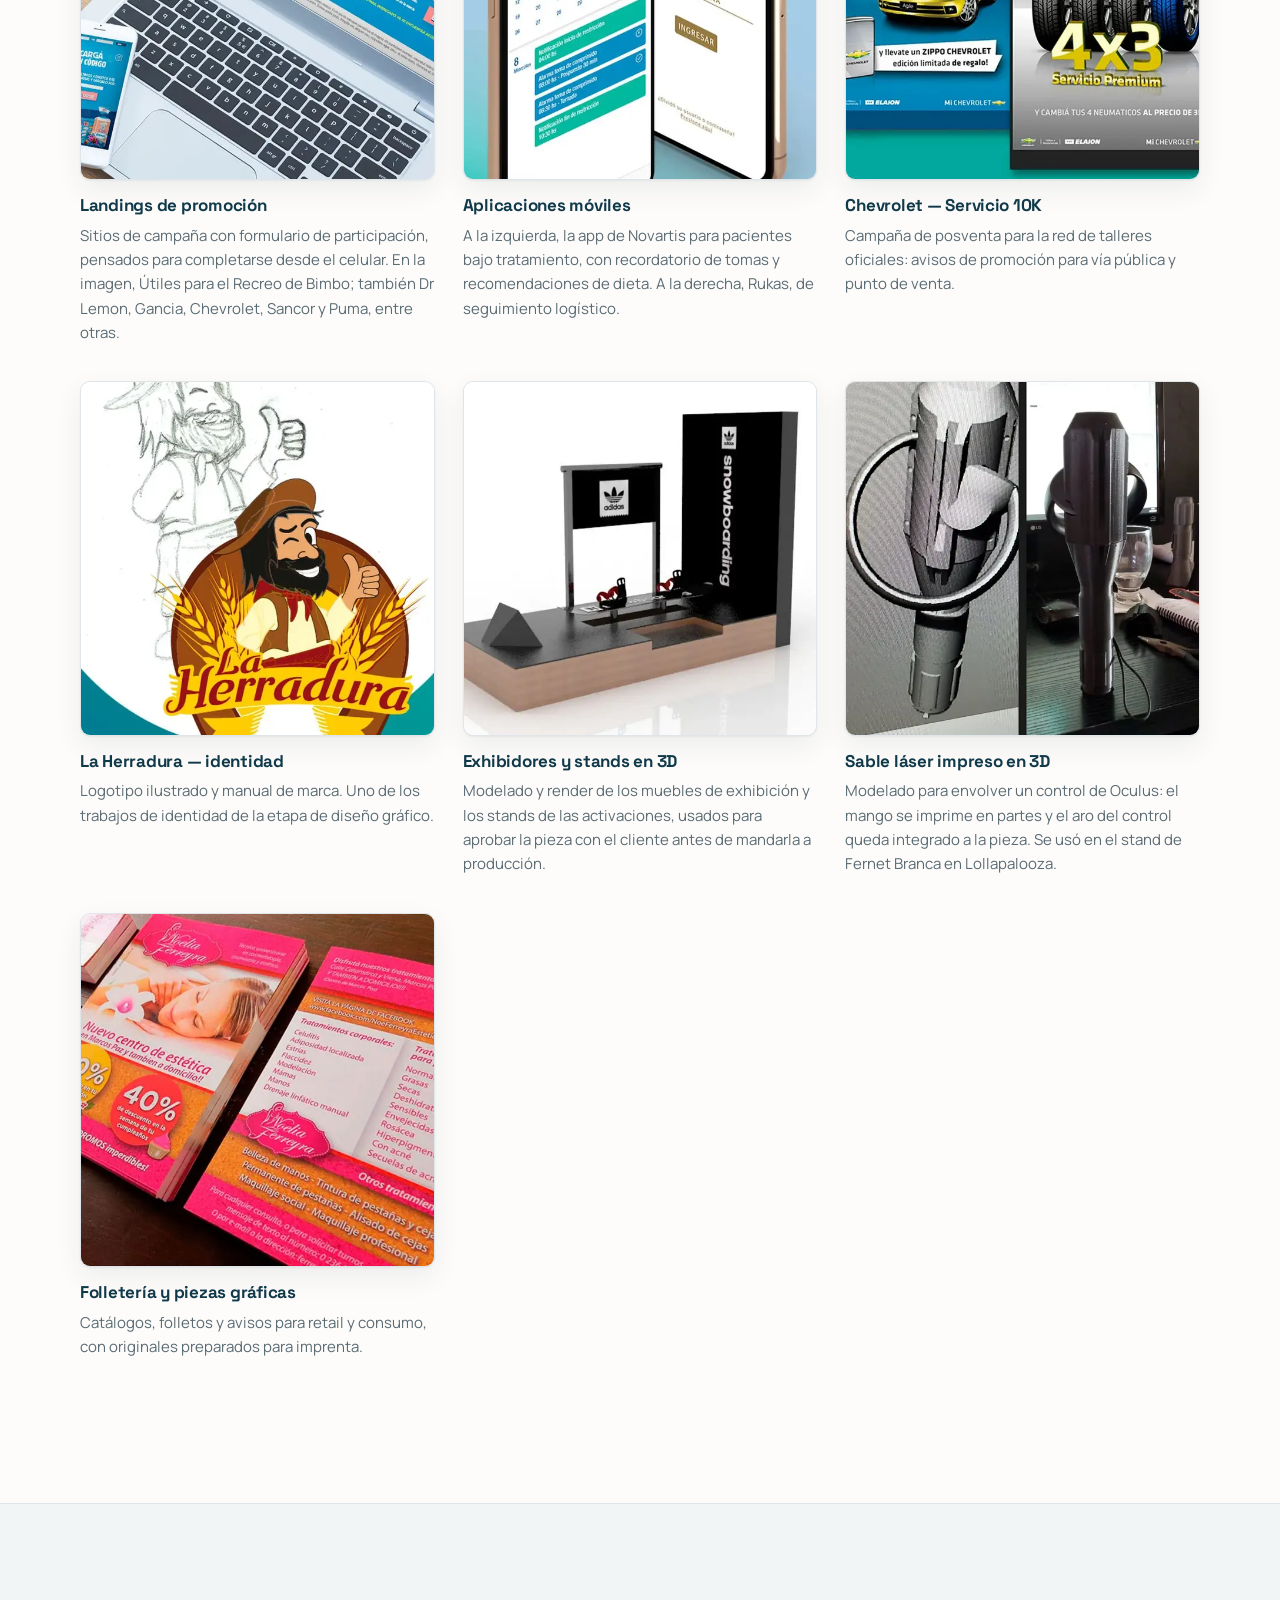
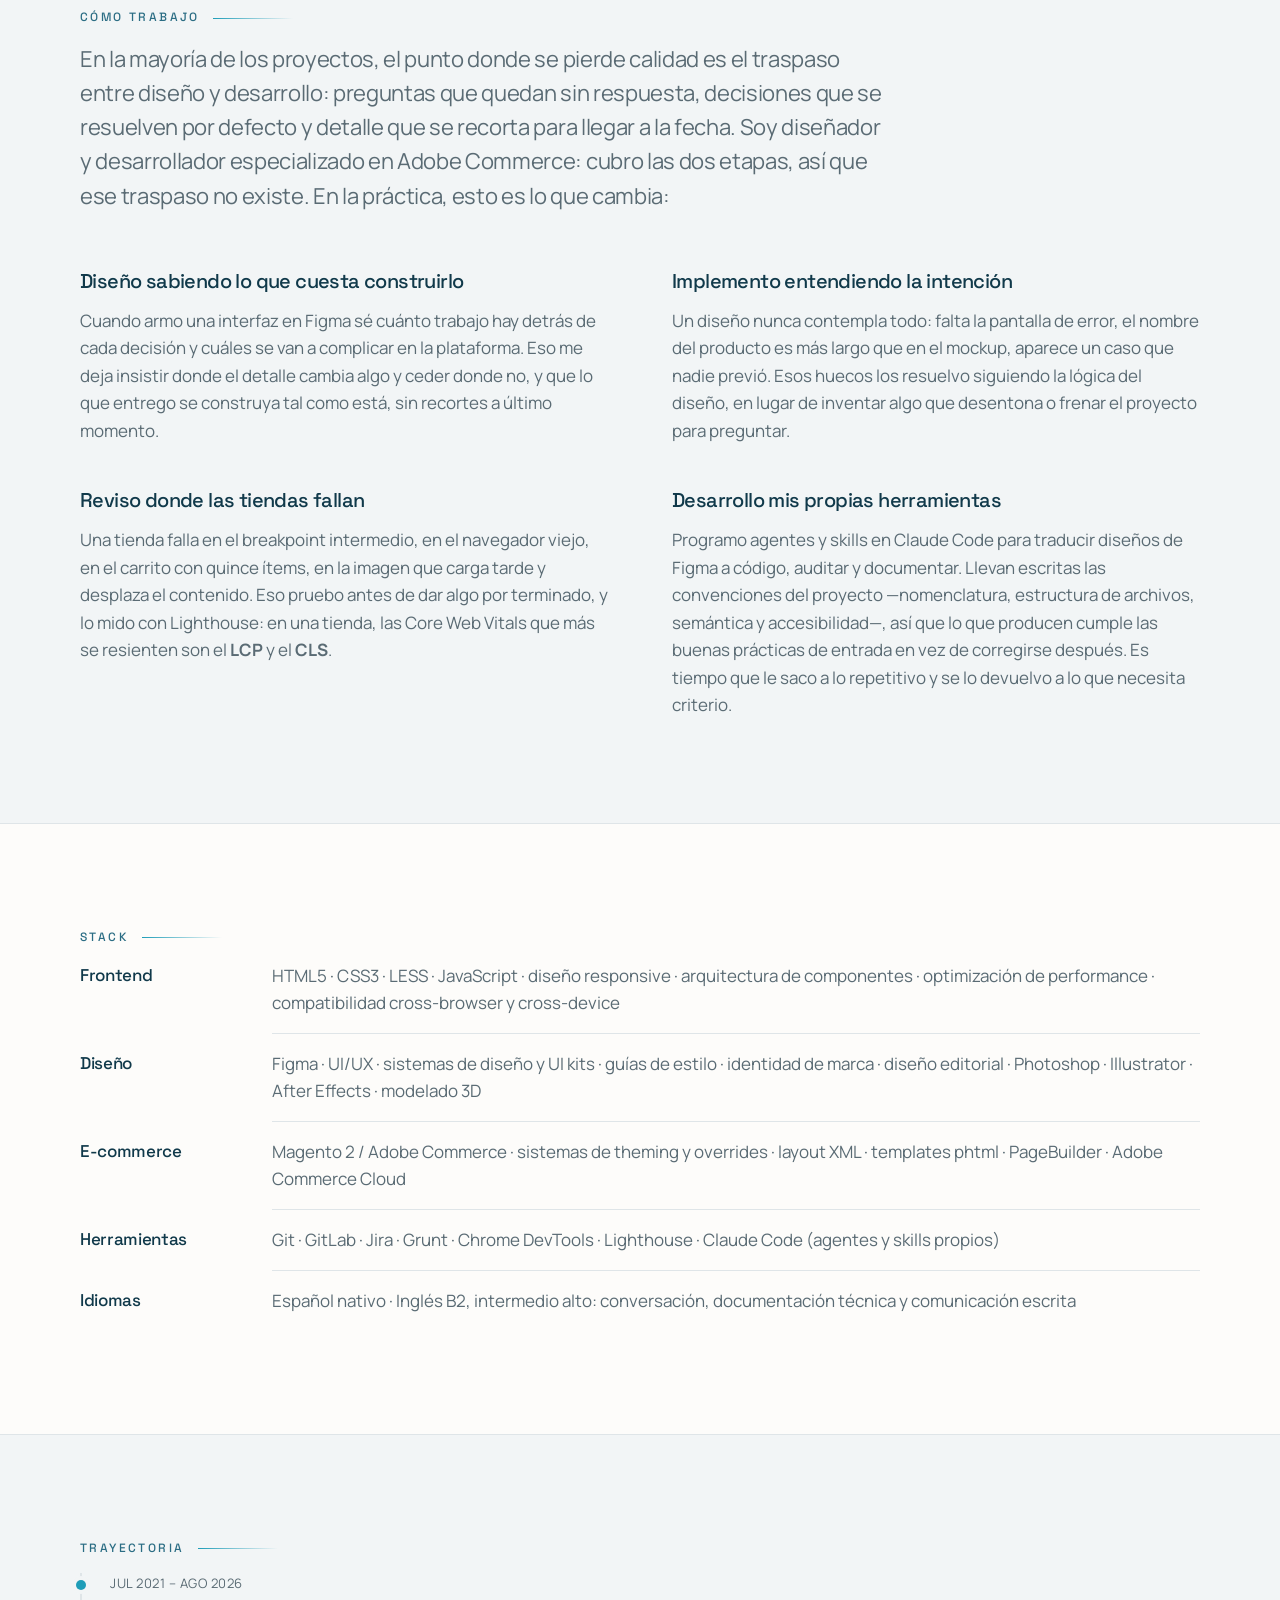
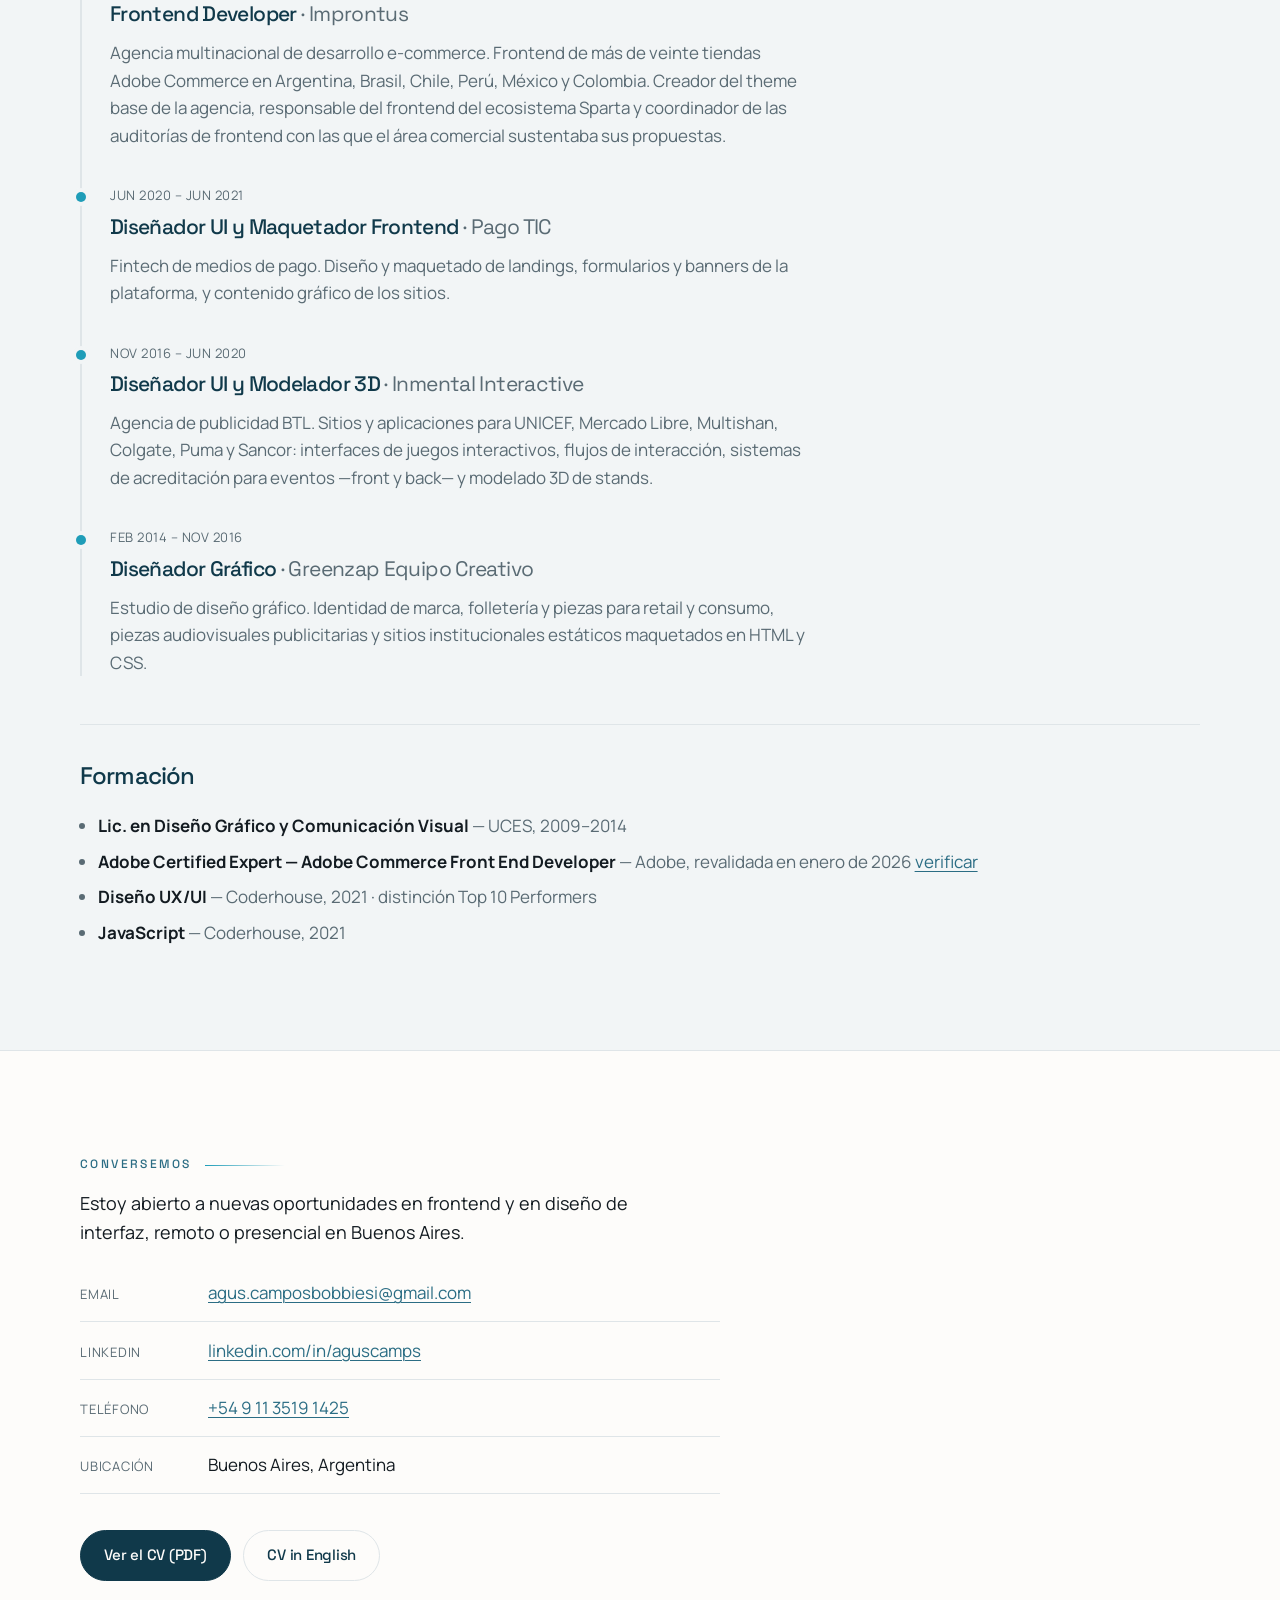
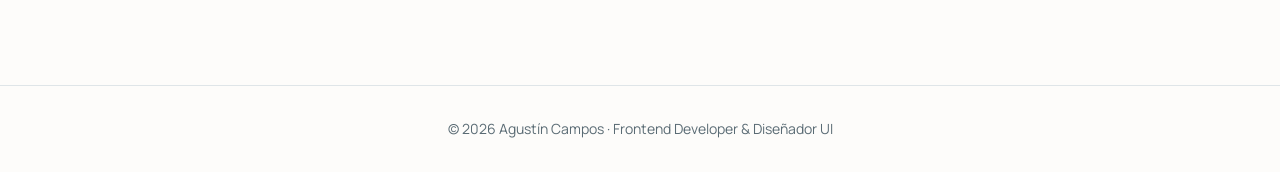
==== commit b6fd9280: "El selector de color no se monta más sobre el titular Flotaba a una distancia fija del borde, así qu" ====
--- a/index.html
+++ b/index.html
@@ -71,12 +71,6 @@
     </a>
   </div>
 </header>
-
-<div class="tema" role="group" aria-label="Color del sitio">
-  <button class="tema__op" type="button" data-tema="" style="--p:#1f9db8" aria-label="Paleta verde azulado"></button>
-  <button class="tema__op" type="button" data-tema="indigo" style="--p:#5a68dd" aria-label="Paleta índigo"></button>
-  <button class="tema__op" type="button" data-tema="bosque" style="--p:#2f9e6b" aria-label="Paleta verde"></button>
-</div>
 
 <main id="contenido">
 
@@ -800,6 +794,11 @@
 </dialog>
 
 <div class="burbujas">
+  <div class="tema" role="group" aria-label="Color del sitio">
+    <button class="tema__op" type="button" data-tema="" style="--p:#1f9db8" aria-label="Paleta verde azulado"></button>
+    <button class="tema__op" type="button" data-tema="indigo" style="--p:#5a68dd" aria-label="Paleta índigo"></button>
+    <button class="tema__op" type="button" data-tema="bosque" style="--p:#2f9e6b" aria-label="Paleta verde"></button>
+  </div>
   <a class="burbuja burbuja--wa" href="https://wa.me/5491135191425"
      target="_blank" rel="noopener" aria-label="Escribir por WhatsApp">
     <svg viewBox="0 0 24 24" width="23" height="23" aria-hidden="true" focusable="false">
--- a/css/style.css
+++ b/css/style.css
@@ -113,7 +113,8 @@
 /* El selector flota en el margen izquierdo, en vertical: está a mano sin
    ocupar lugar en la barra, que ya va justa. */
 .tema {
-  position: fixed; left: clamp(.55rem, 1.5vw, 1.05rem); top: 50%;
+  /* Se apoya en el borde de la columna de contenido, nunca sobre el texto */
+  position: fixed; left: calc((100vw - var(--wrap)) / 2 - 2.9rem); top: 50%;
   transform: translateY(-50%); z-index: 40;
   display: flex; flex-direction: column; gap: .55rem;
   padding: .6rem .48rem; border-radius: 999px;
@@ -132,8 +133,15 @@
 .tema__op[aria-pressed="true"] {
   box-shadow: 0 0 0 2px var(--bg), 0 0 0 3.5px var(--p);
 }
-/* En pantalla chica el margen no alcanza y se montaría sobre el texto */
-@media (max-width: 720px) { .tema { display: none; } }
+/* Cuando el margen deja de alcanzar, deja de flotar por su cuenta y se
+   suma a la columna de burbujas, que es el lugar que el sitio ya tiene
+   reservado para lo flotante. */
+@media (max-width: 1240px) {
+  .tema {
+    position: static; transform: none;
+    gap: .5rem; padding: .55rem .42rem;
+  }
+}
 
 /* ── Topbar ─────────────────────────────────────────────── */
 .topbar {
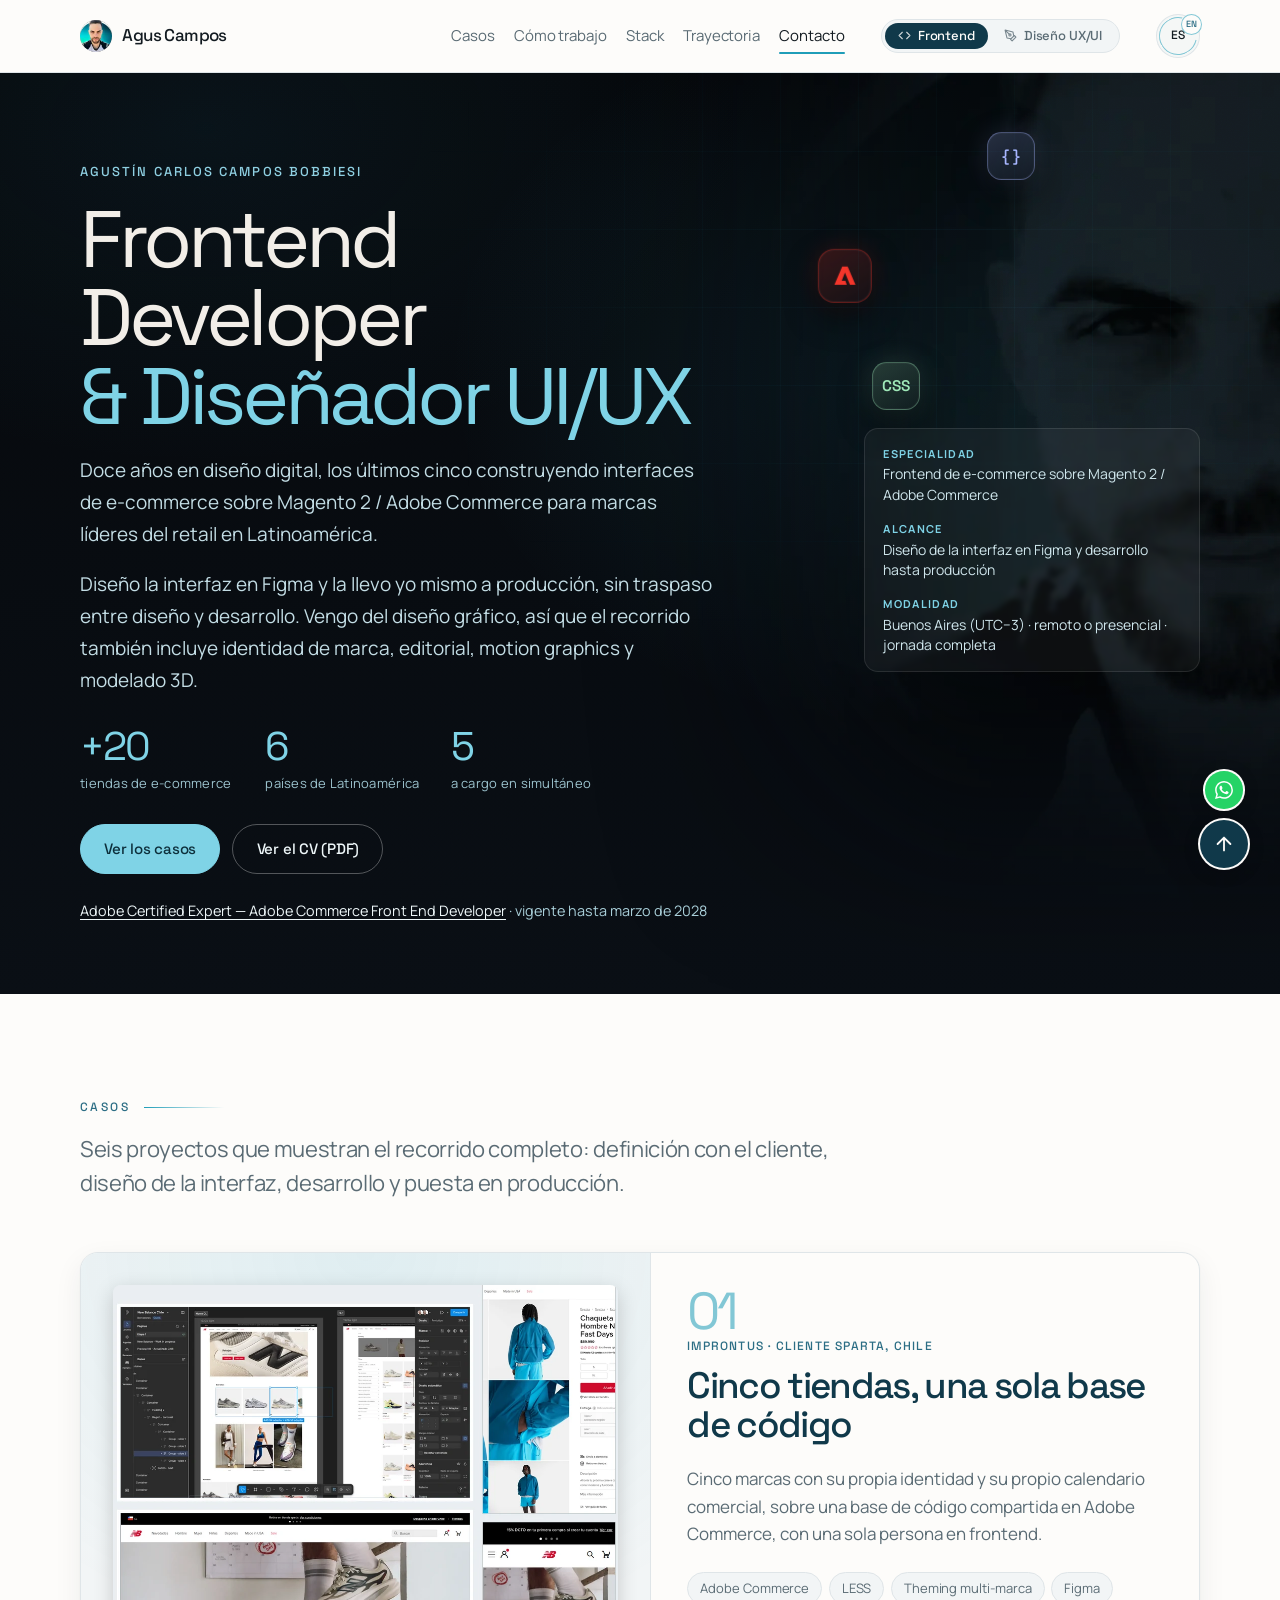
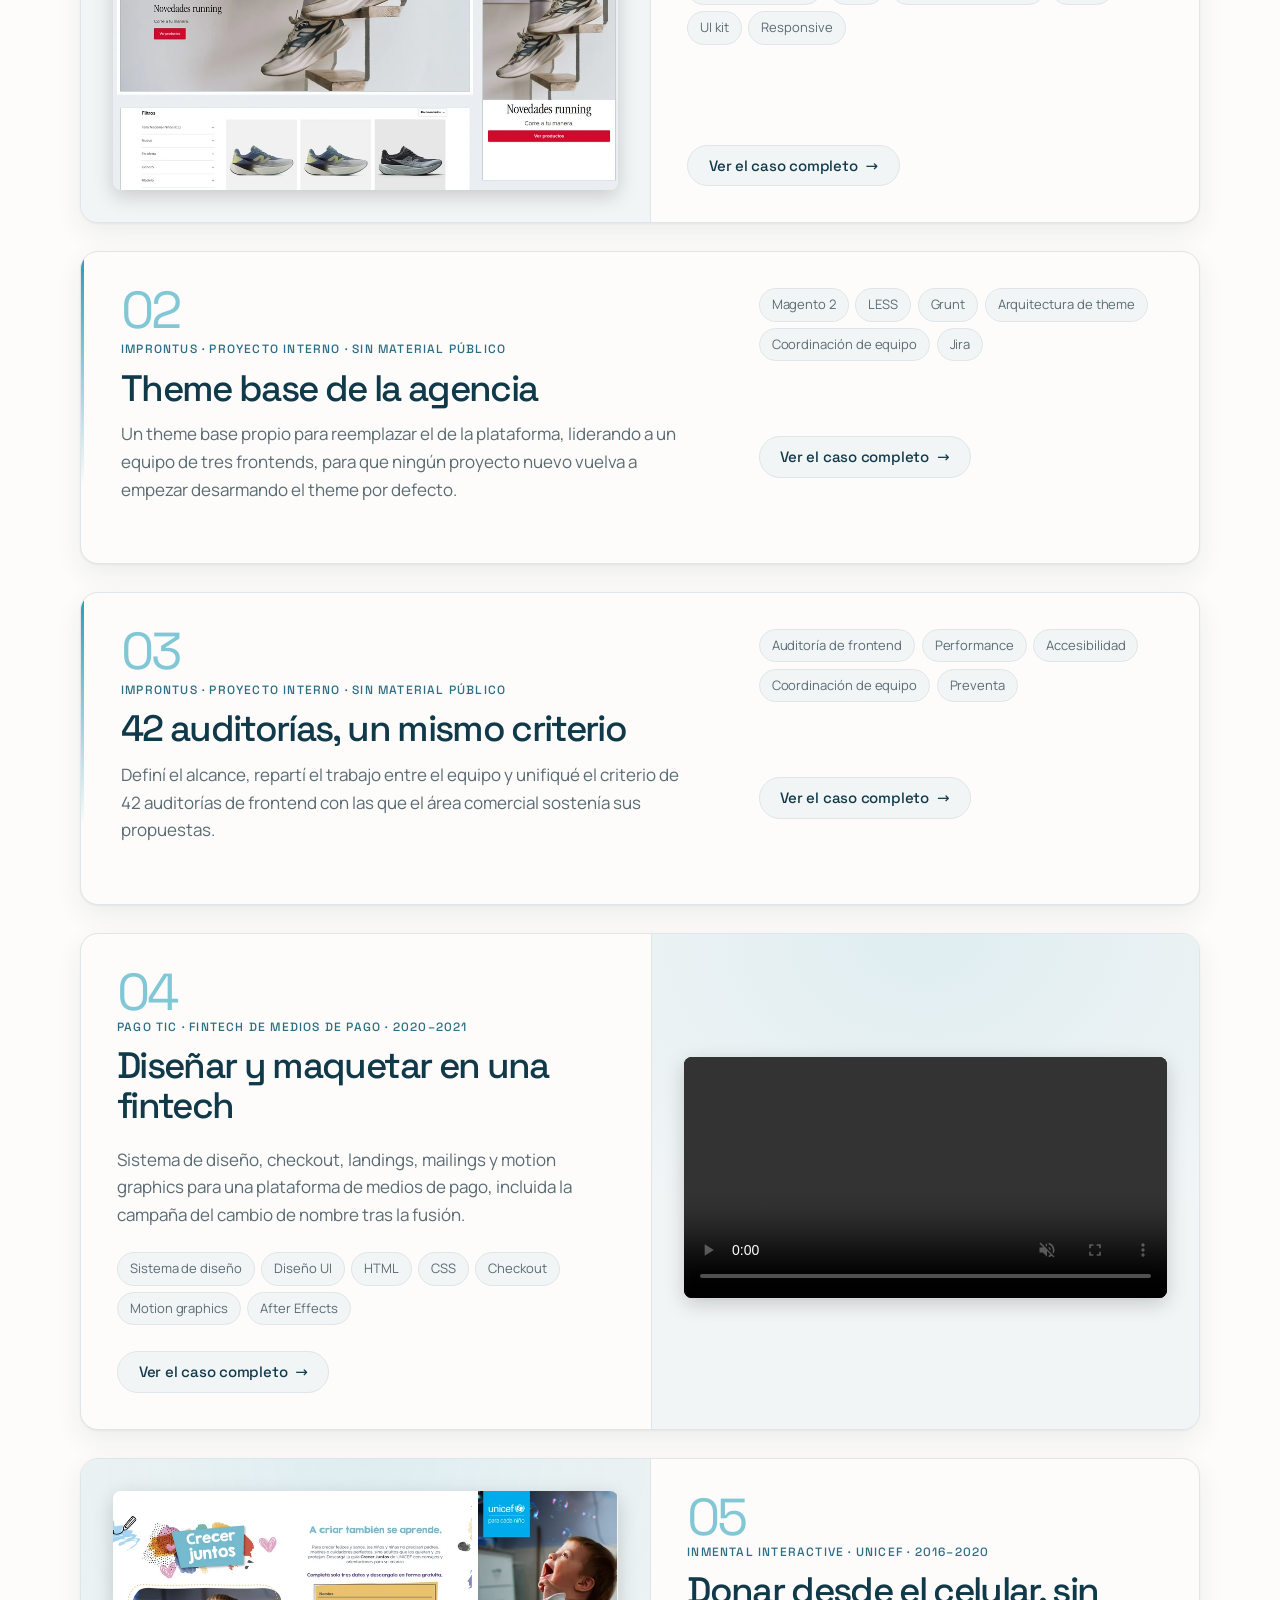
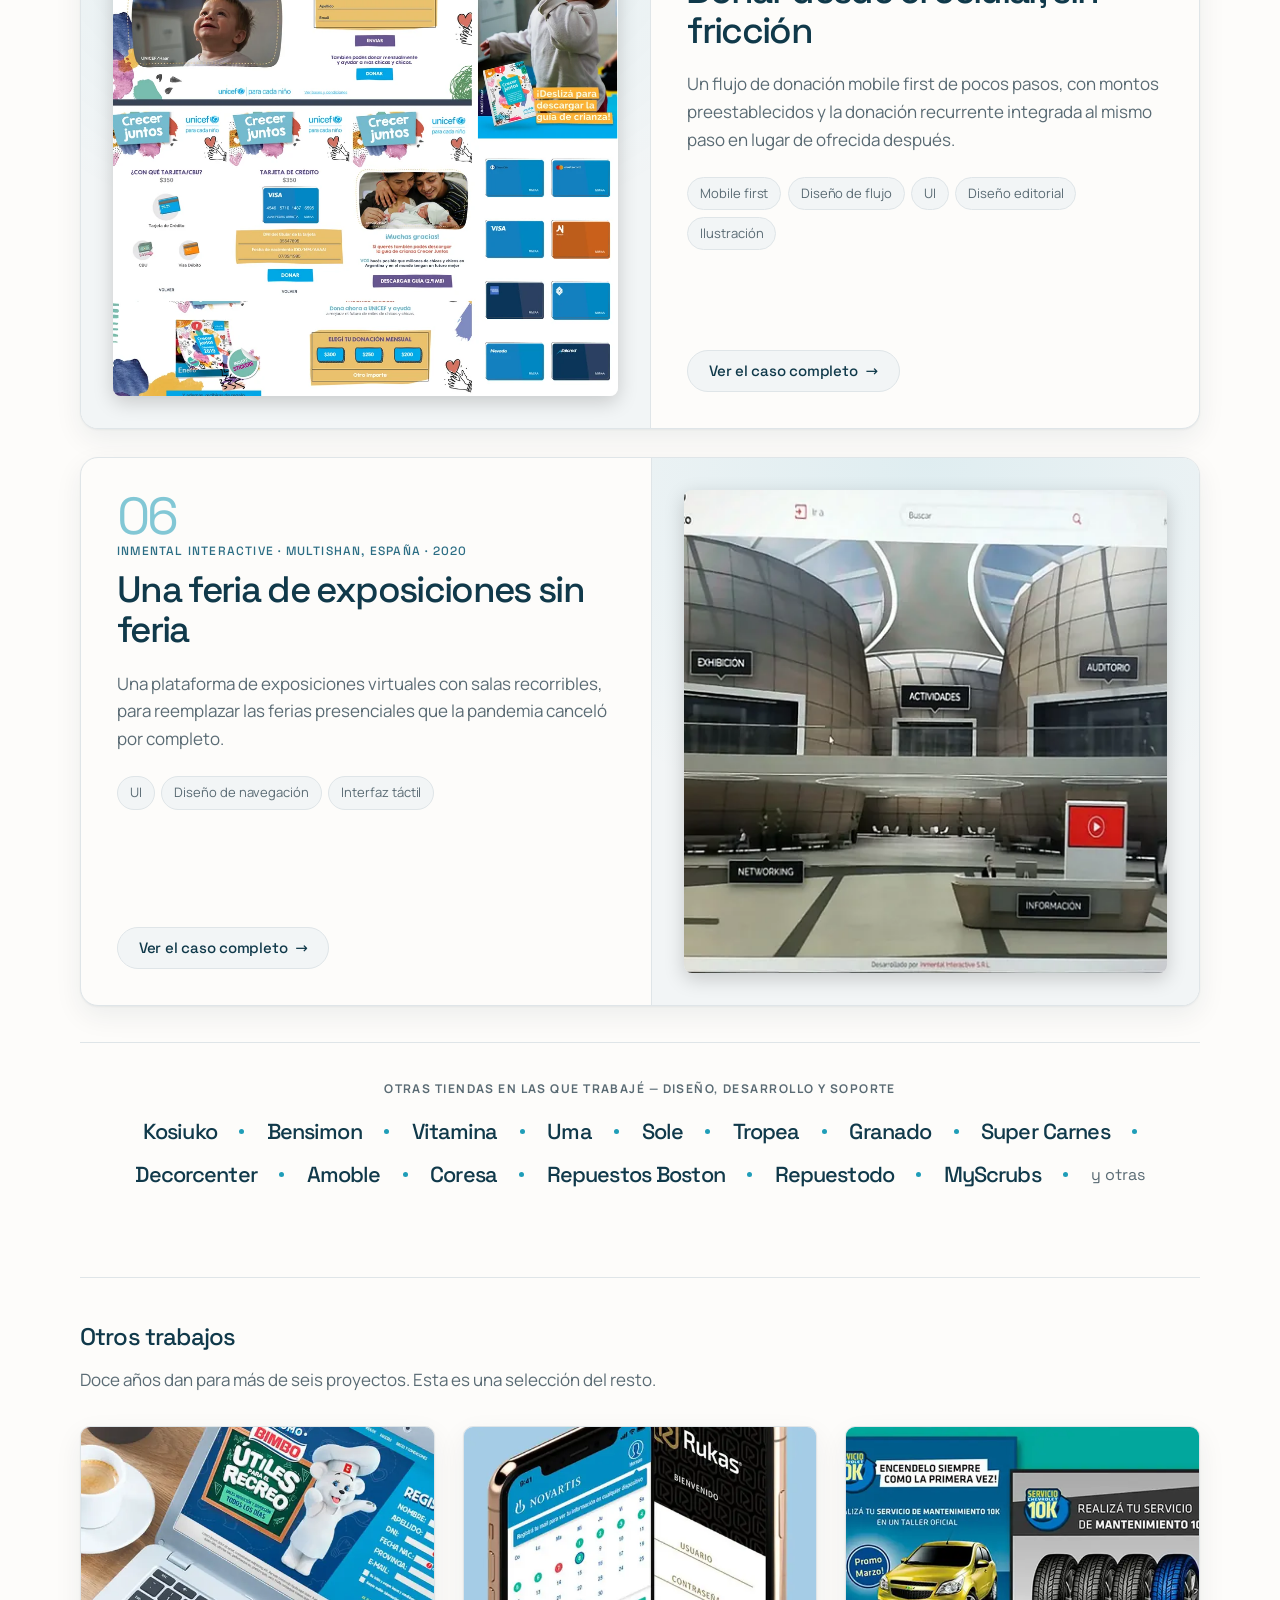
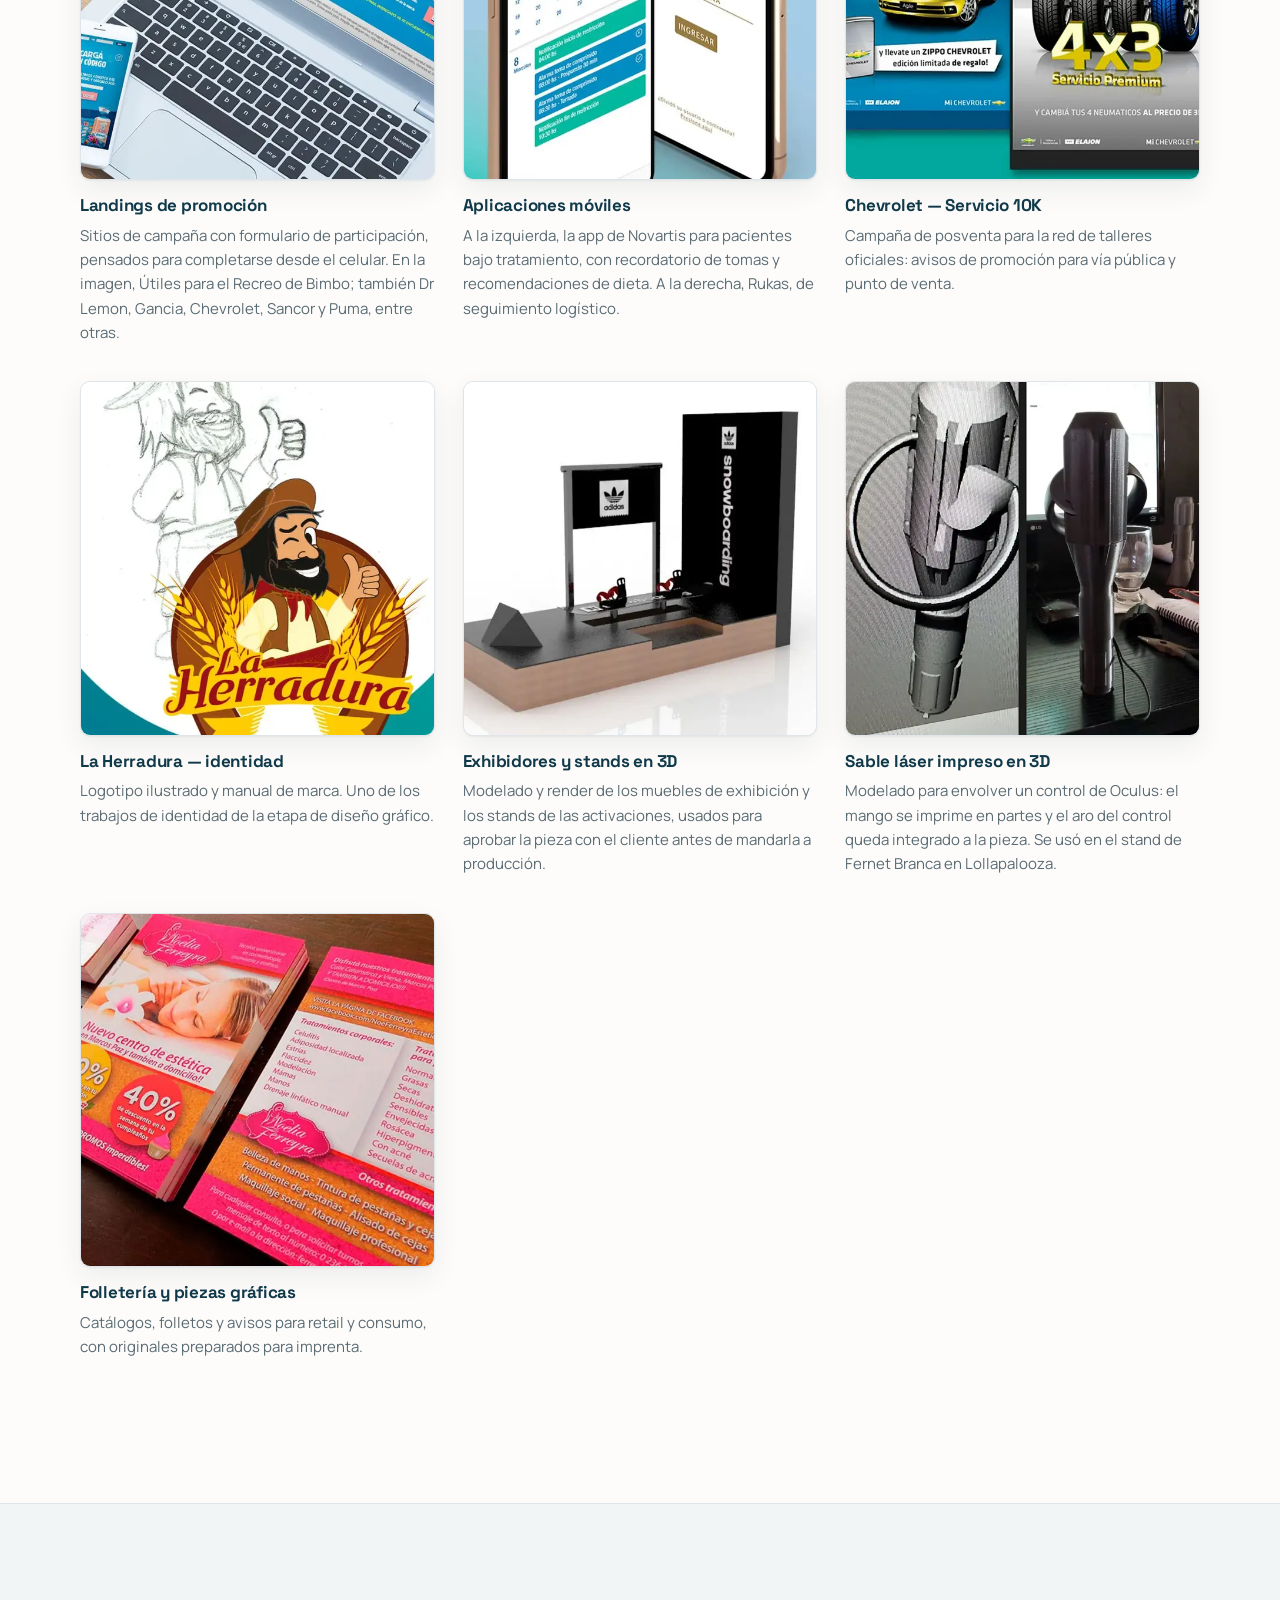
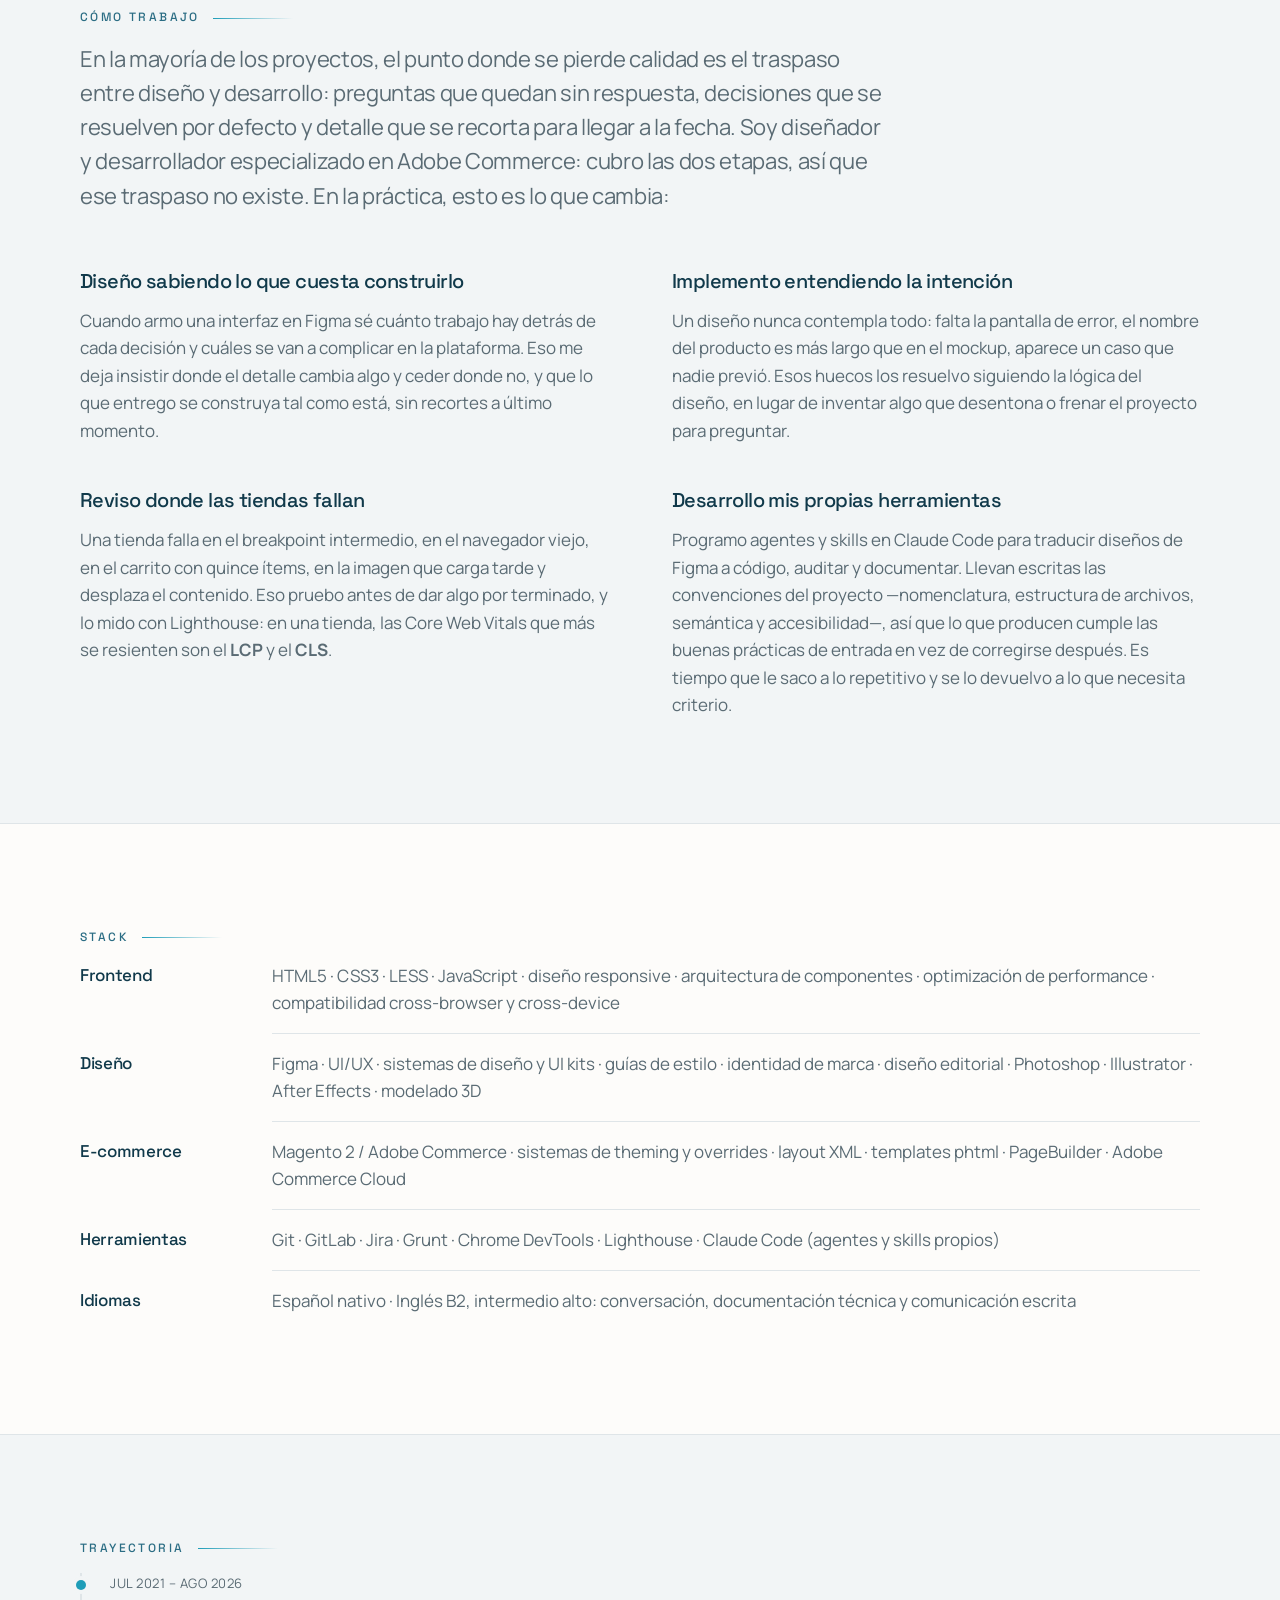
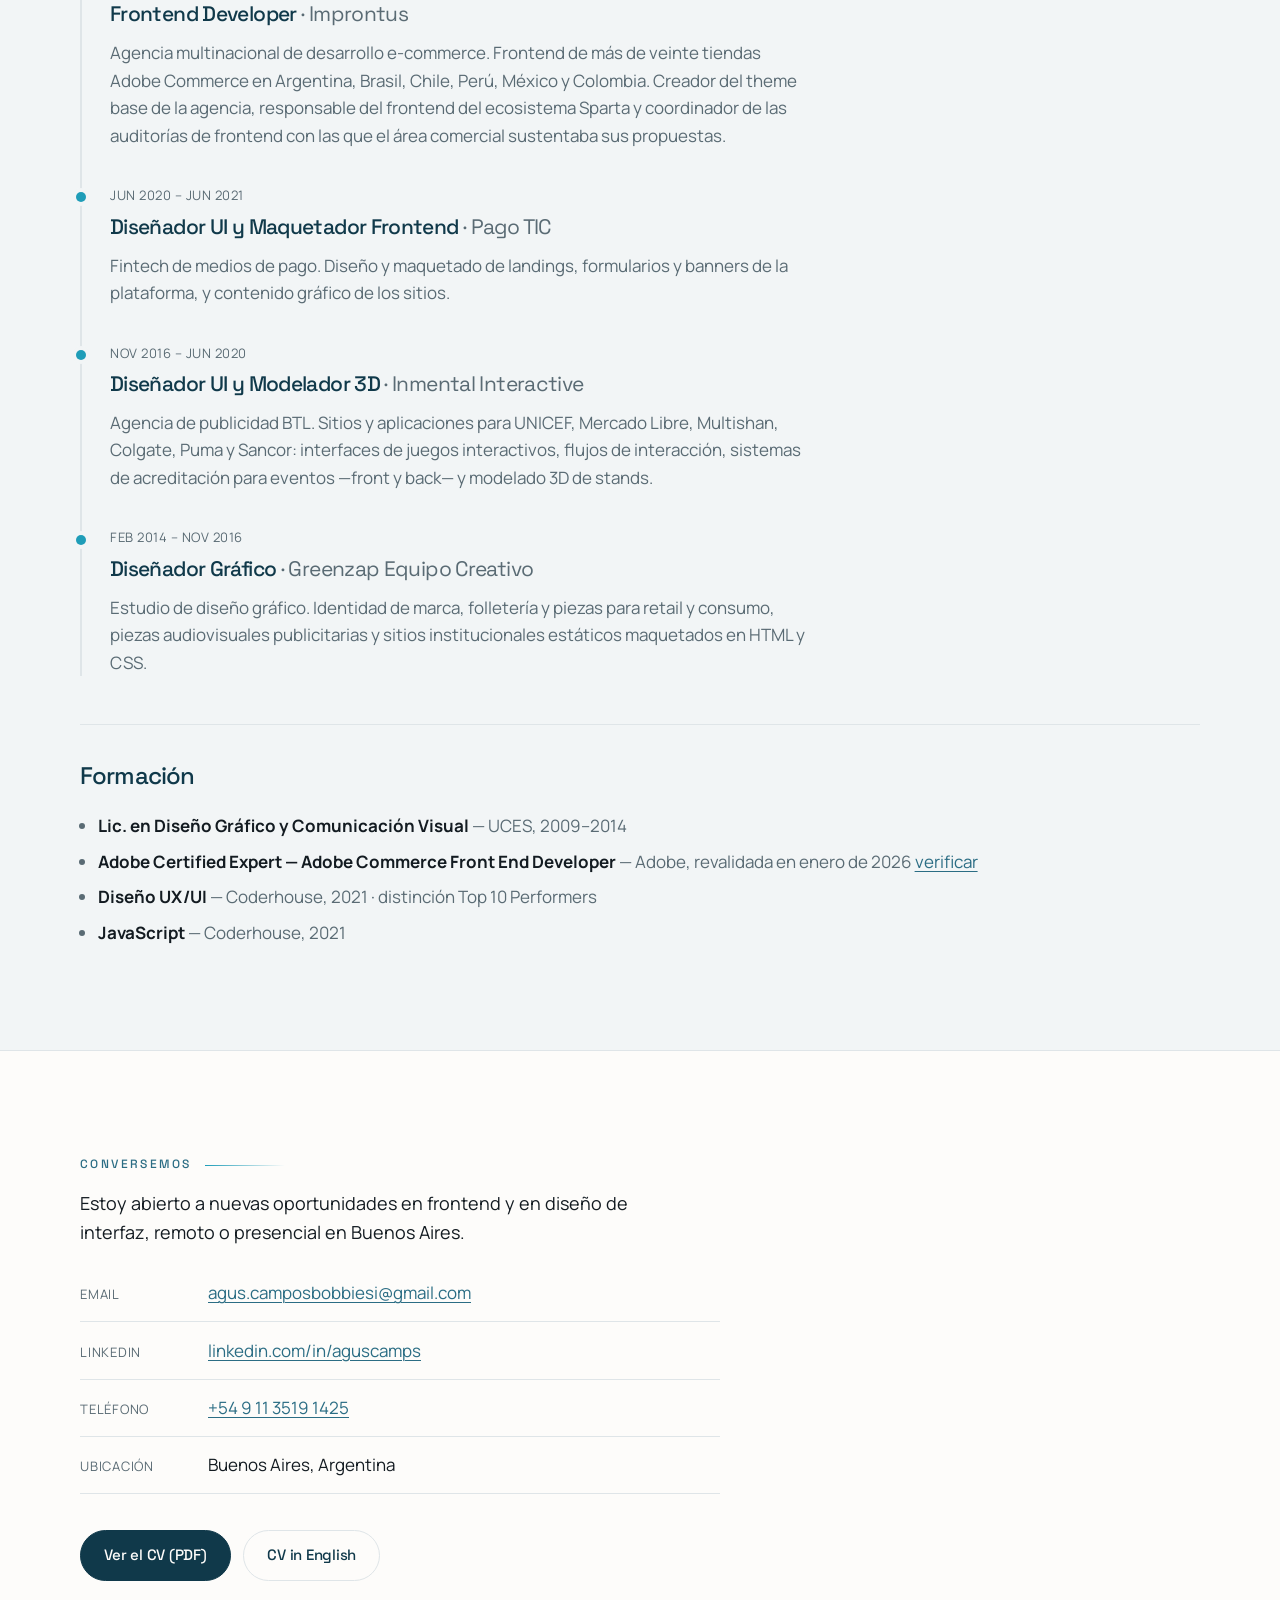
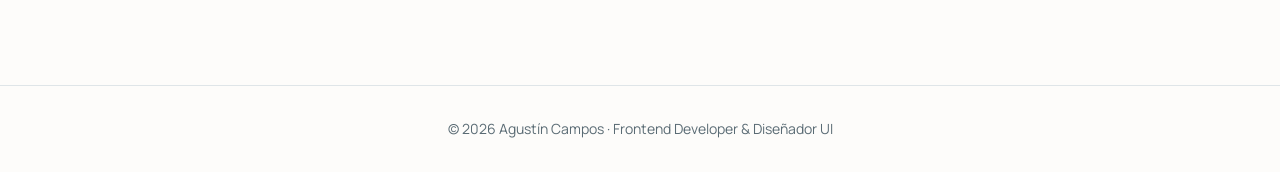
==== commit f5ad3efa: "La página de frontend queda con el caso de UNICEF al día Tenía su propia copia del caso, con la foto" ====
--- a/index.html
+++ b/index.html
@@ -398,16 +398,28 @@
       <article class="case" id="caso-unicef">
         <div class="case__media">
           <figure>
-            <img src="img/unicef.webp"
-                 srcset="img/unicef-800.webp 800w, img/unicef.webp 1600w" sizes="(max-width: 900px) 92vw, 640px" width="1600" height="1000" loading="lazy"
-                 alt="Campaña Ponete en sus zapatas de UNICEF en el celular: pantalla de donación con montos y pago con tarjeta.">
-            <figcaption>UNICEF — donación desde el celular</figcaption>
+            <img src="img/unicef-mosaico.webp"
+                 srcset="img/unicef-mosaico-800.webp 800w, img/unicef-mosaico.webp 1600w" sizes="(max-width: 900px) 92vw, 1200px" width="1600" height="1000" loading="lazy"
+                 alt="Mosaico del proyecto: el sitio de la campaña Crecer Juntos en desktop, las pantallas del flujo de donación en el celular, las nueve tarjetas de crédito ilustradas del selector de pago, la historia de Instagram y el mailing.">
+            <figcaption>El sitio, el flujo de donación y las piezas de campaña</figcaption>
+          </figure>
+          <figure>
+            <img src="img/unicef-flujo.webp"
+                 srcset="img/unicef-flujo-960.webp 960w, img/unicef-flujo.webp 1600w" sizes="(max-width: 900px) 92vw, 1200px" width="1600" height="570" loading="lazy"
+                 alt="Las cinco pantallas del flujo en el celular: la landing con tres datos, la elección del monto mensual, la elección del medio de pago, los datos de la tarjeta y el agradecimiento con la descarga de la guía.">
+            <figcaption>El flujo completo: tres datos, monto, medio de pago y la guía como agradecimiento</figcaption>
+          </figure>
+          <figure>
+            <img src="img/unicef-campania.webp"
+                 srcset="img/unicef-campania-960.webp 960w, img/unicef-campania.webp 1600w" sizes="(max-width: 900px) 92vw, 1200px" width="1600" height="900" loading="lazy"
+                 alt="Piezas de campaña para redes: cinco historias verticales de Instagram de Crecer Juntos y Aprendé Jugando, un posteo cuadrado de feed y dos piezas de Facebook.">
+            <figcaption>Las piezas de historia y de feed que llevaban el tráfico al sitio</figcaption>
           </figure>
           <figure>
             <img src="img/unicef-pieza.webp"
-                 srcset="img/unicef-pieza-800.webp 800w, img/unicef-pieza.webp 1600w" sizes="(max-width: 900px) 92vw, 640px" width="1600" height="1000" loading="lazy"
+                 srcset="img/unicef-pieza-800.webp 800w, img/unicef-pieza.webp 1600w" sizes="(max-width: 900px) 92vw, 1200px" width="1600" height="1000" loading="lazy"
                  alt="Libro de actividades de UNICEF, con juegos y laberintos ilustrados, abierto y en portada.">
-            <figcaption>UNICEF — libro de actividades para donantes</figcaption>
+            <figcaption>El libro de actividades que se entregaba a los donantes</figcaption>
           </figure>
         </div>
         <div class="case__body">
@@ -431,19 +443,24 @@
             <dt>Qué hice</dt>
             <dd>Diseñé el sitio con enfoque mobile first y un flujo de pago simple y transparente:
               montos preestablecidos para evitar que el usuario tenga que decidir una cifra desde
-              cero, y opción de donación recurrente en el mismo paso. Diseñé además las campañas de
-              redes y de mailing que llevaban tráfico al sitio, y un libro de actividades
-              descargable e imprimible que se entregaba como regalo a los donantes.</dd>
+              cero, y opción de donación recurrente en el mismo paso. El selector de medio de pago
+              se resolvió con ilustración propia: las nueve tarjetas de la plaza dibujadas una por
+              una. Diseñé además las campañas de redes y de mailing que llevaban tráfico al sitio,
+              y un libro de actividades descargable e imprimible que se entregaba como regalo a los
+              donantes.</dd>
 
             <dt>Resultado</dt>
             <dd>Un recorrido de donación de pocos pasos, legible en pantalla chica, con la
-              recurrencia integrada al flujo en lugar de ofrecida después.</dd>
+              recurrencia integrada al flujo en lugar de ofrecida después. Las piezas de campaña
+              circularon en las cuentas de UNICEF y en las de sus embajadores: una de las historias
+              la publicó la cuenta de Lionel Messi.</dd>
           </dl>
 
           </div>
 
           <ul class="tags">
             <li>Mobile first</li><li>Diseño de flujo</li><li>UI</li><li>Diseño editorial</li>
+            <li>Ilustración</li>
           </ul>
           <p class="case__acciones">
             <button class="case__abrir" type="button">Ver el caso completo</button>
--- a/css/style.css
+++ b/css/style.css
@@ -113,10 +113,12 @@
 /* El selector flota en el margen izquierdo, en vertical: está a mano sin
    ocupar lugar en la barra, que ya va justa. */
 .tema {
+  /* En pausa hasta definir las paletas: para volver a mostrarlo, flex */
+  display: none;
   /* Se apoya en el borde de la columna de contenido, nunca sobre el texto */
   position: fixed; left: calc((100vw - var(--wrap)) / 2 - 2.9rem); top: 50%;
   transform: translateY(-50%); z-index: 40;
-  display: flex; flex-direction: column; gap: .55rem;
+  flex-direction: column; gap: .55rem;
   padding: .6rem .48rem; border-radius: 999px;
   background: color-mix(in srgb, var(--bg) 74%, transparent);
   border: 1px solid var(--line);
@@ -588,12 +590,14 @@
 }
 .burbuja {
   display: grid; place-items: center; width: 3rem; height: 3rem; border-radius: 50%;
+  /* WhatsApp es el atajo secundario: va más chico que el de volver arriba */
   text-decoration: none;
   box-shadow: 0 0 0 2px var(--bg), 0 4px 16px rgba(0,0,0,.25);
   transition: transform .15s, background .15s, filter .15s;
 }
 .burbuja:hover { transform: translateY(-2px); }
-.burbuja--wa { background: #25D366; color: #fff; }
+.burbuja--wa { width: 2.35rem; height: 2.35rem; background: #25D366; color: #fff; }
+.burbuja--wa svg { width: 18px; height: 18px; }
 .burbuja--wa:hover { background: #1eb455; color: #fff; }
 .burbuja--top { background: var(--deep); color: var(--bg); }
 .burbuja--top:hover { background: var(--mid); color: var(--bg); }
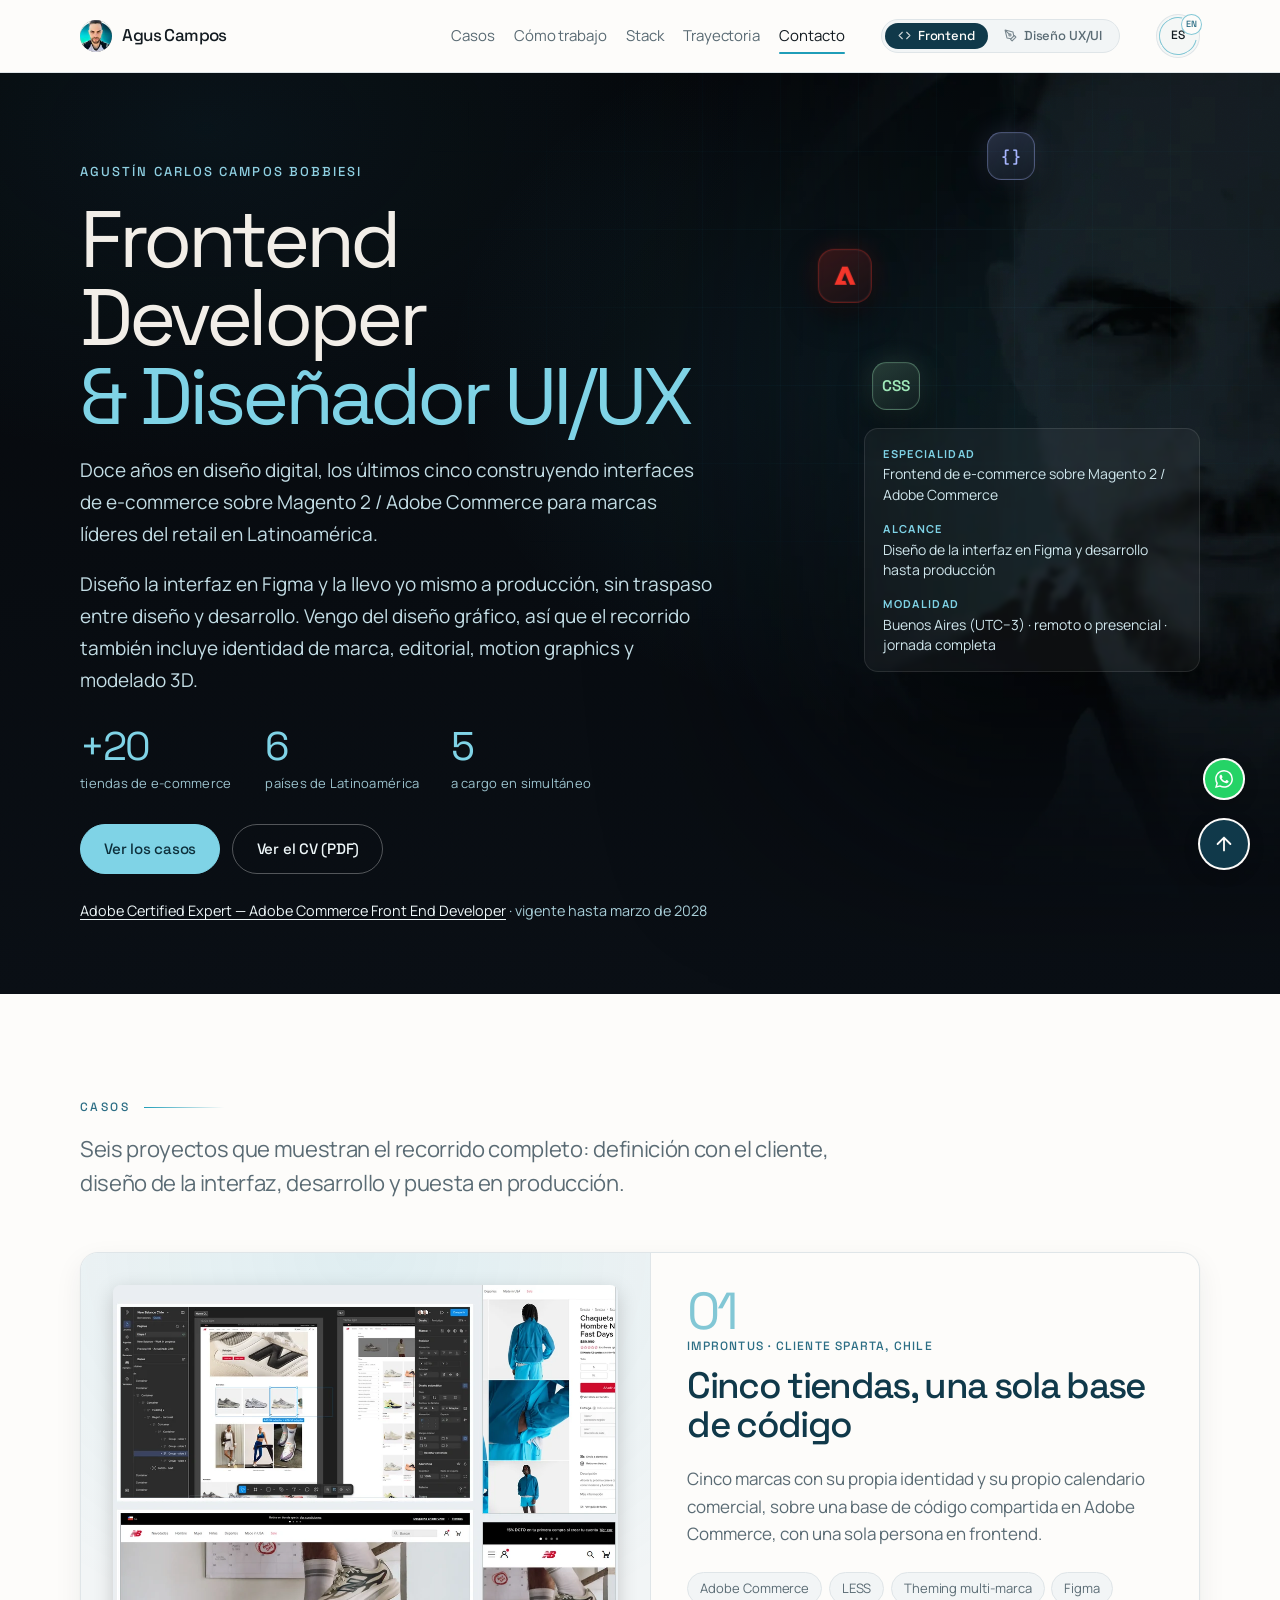
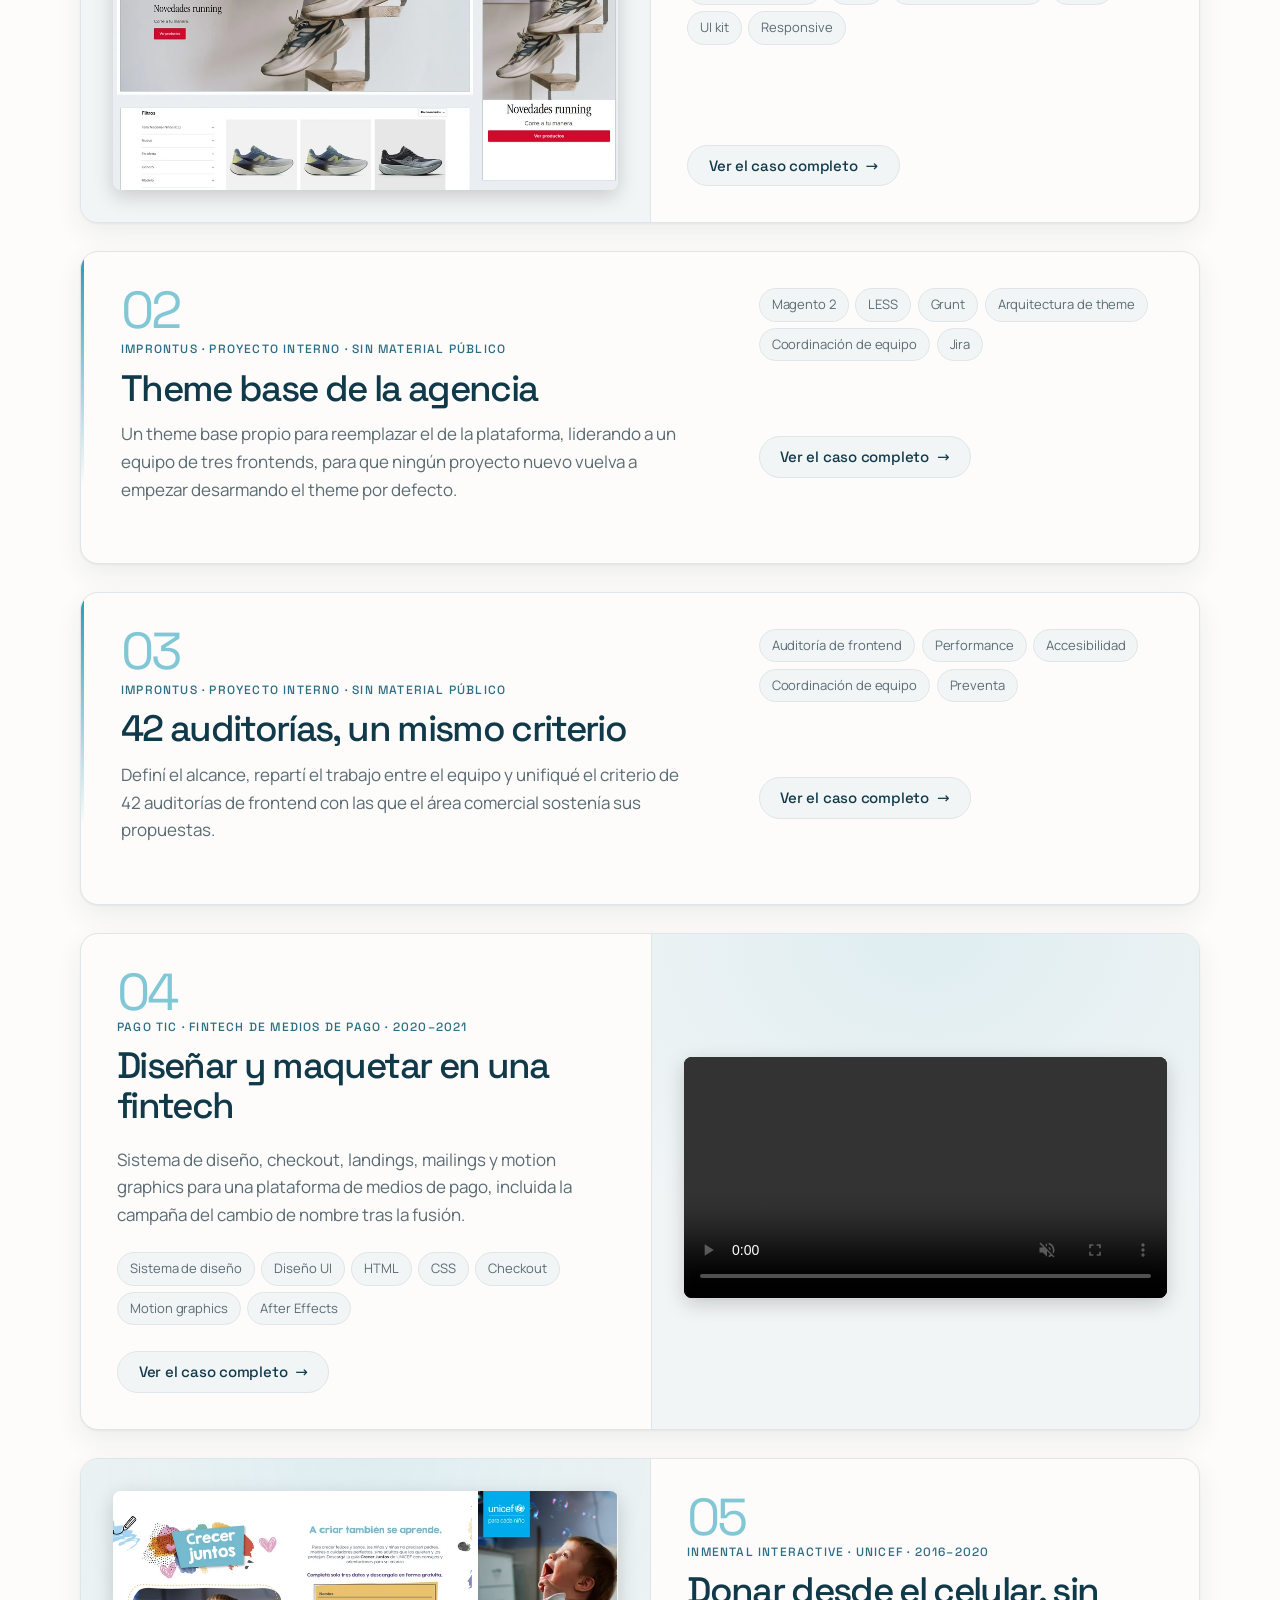
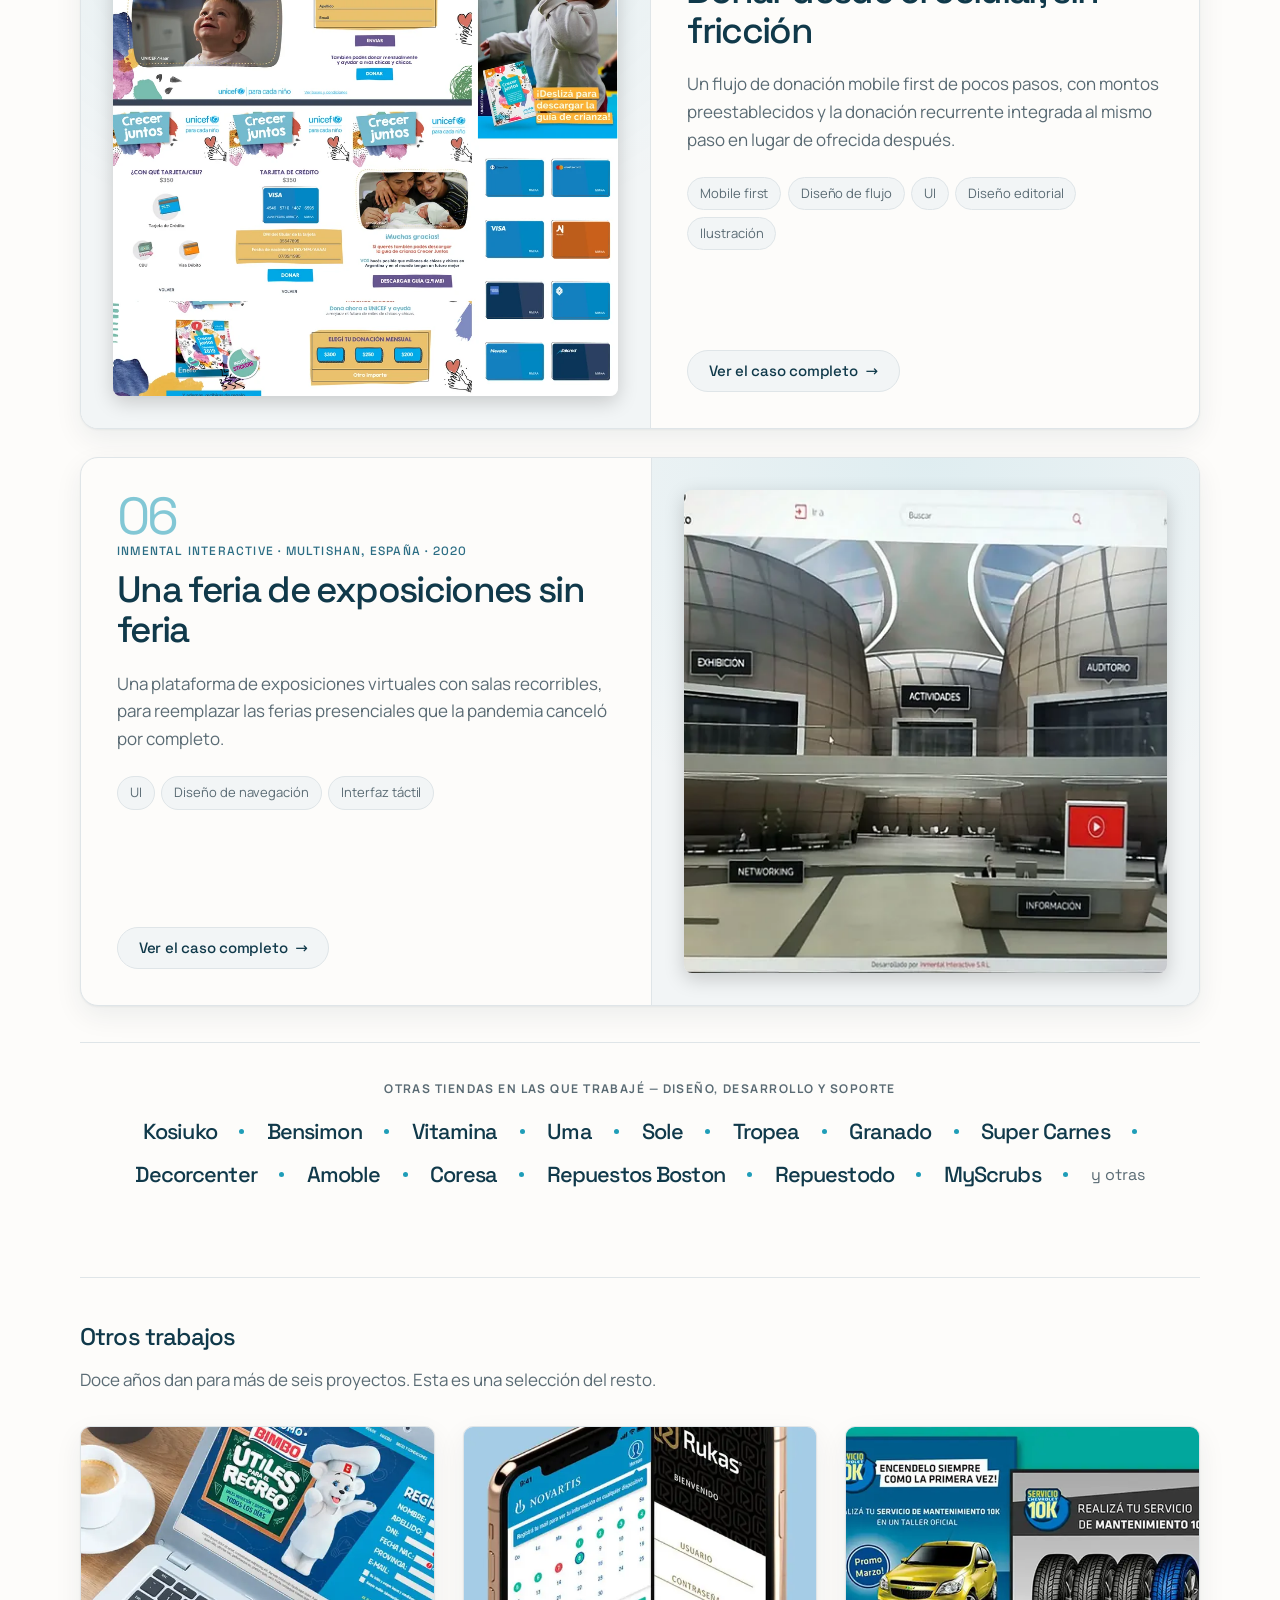
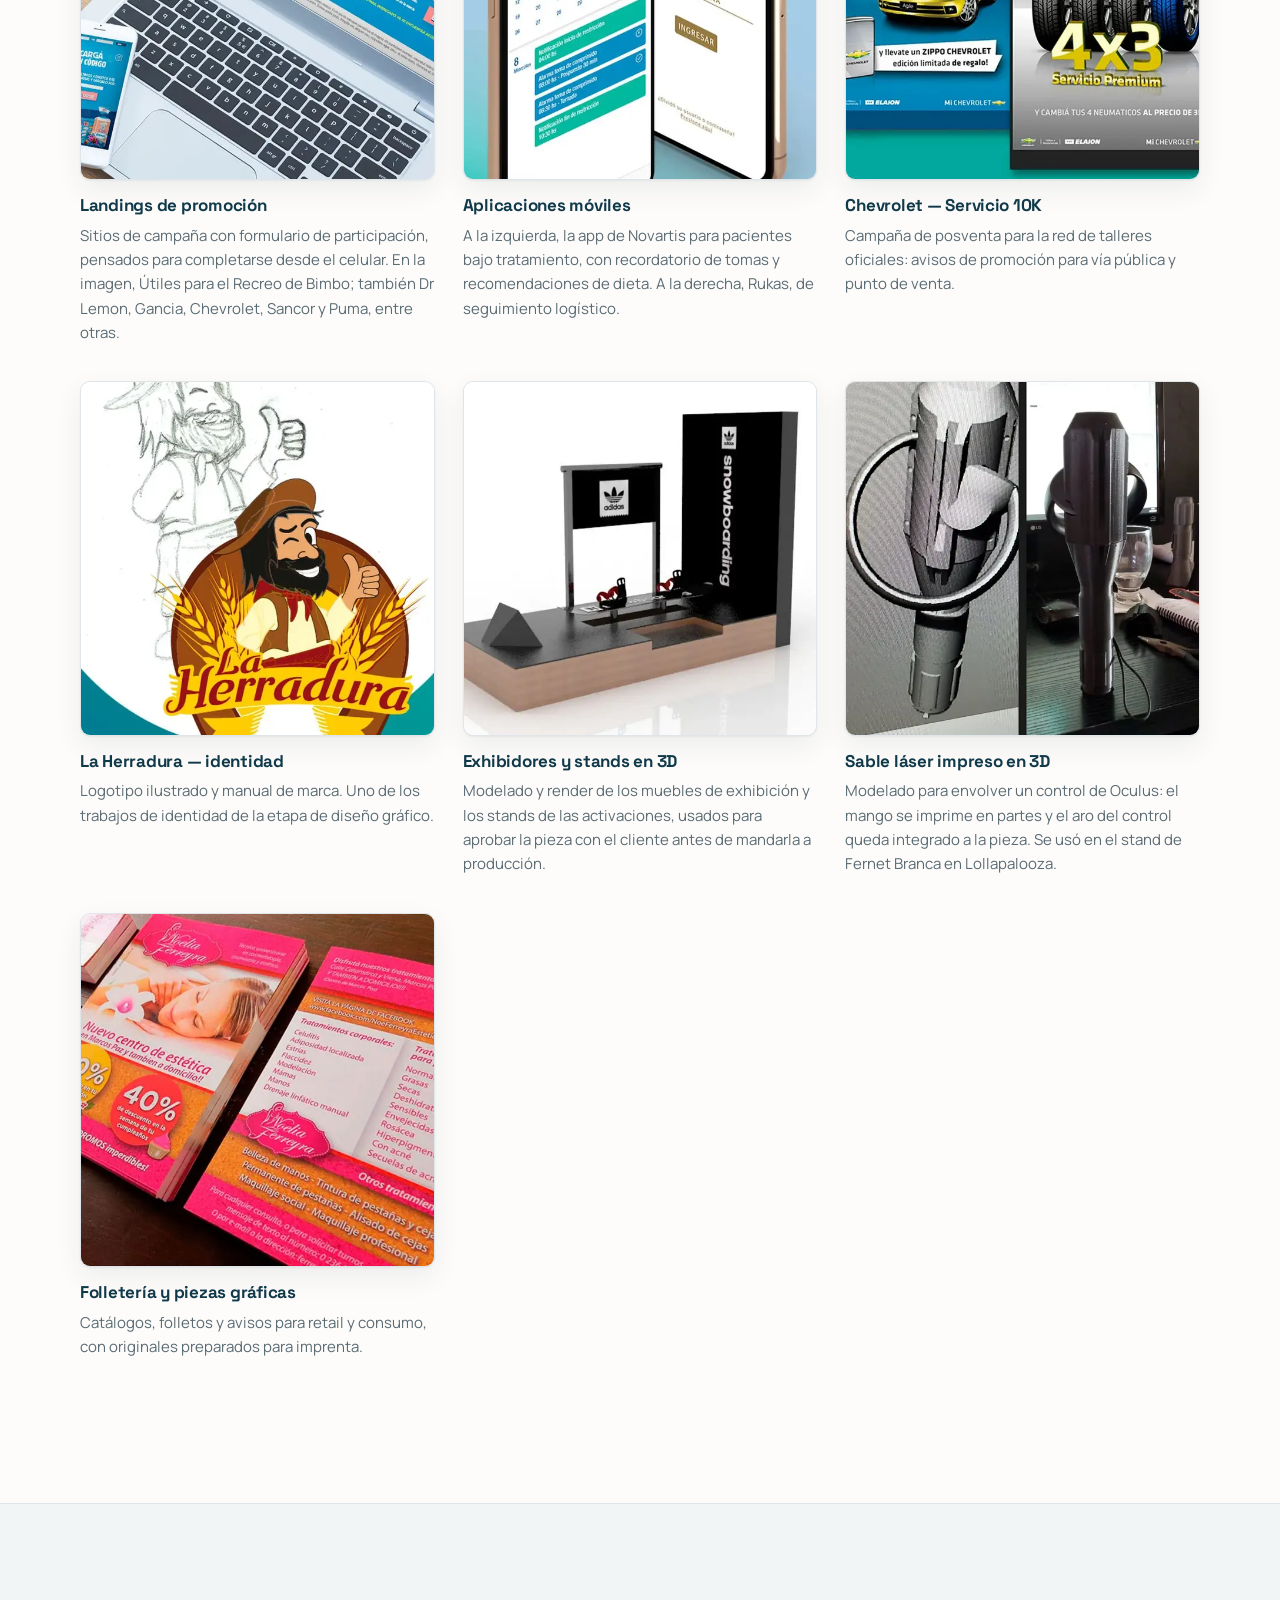
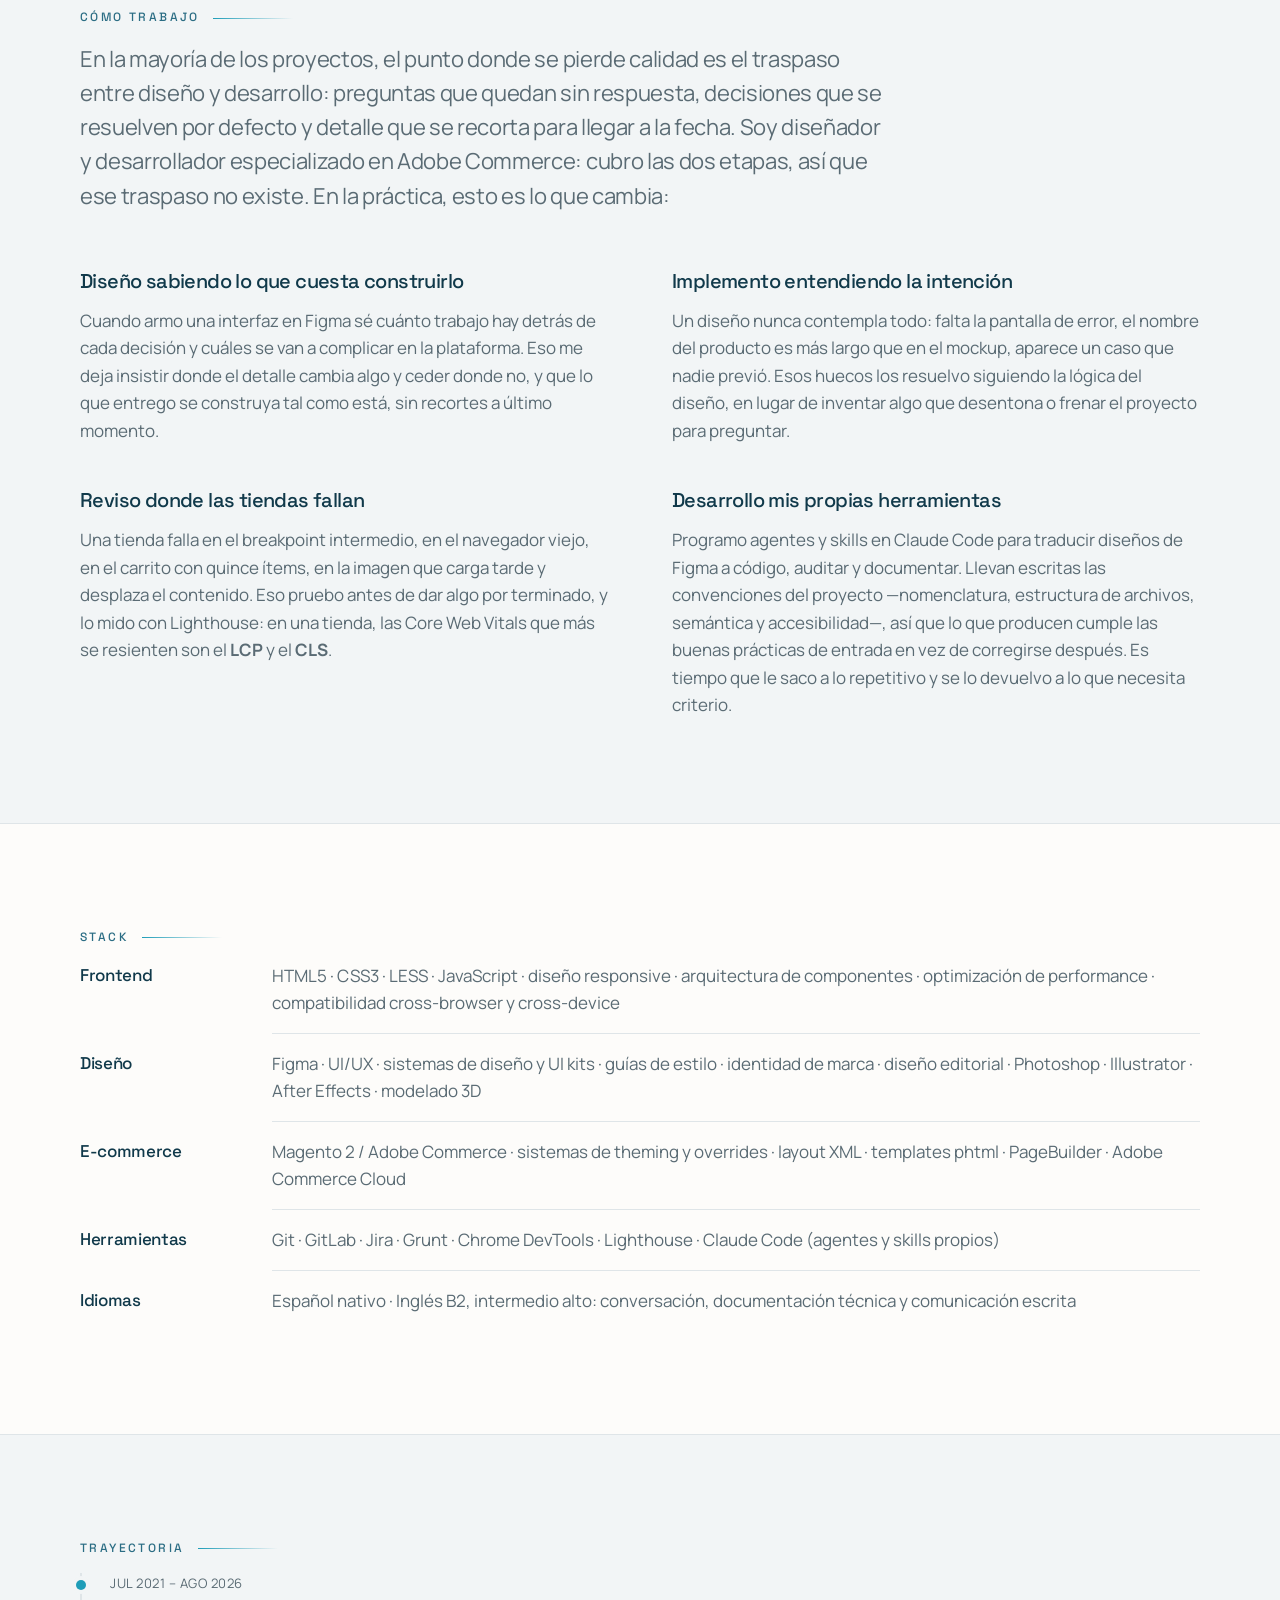
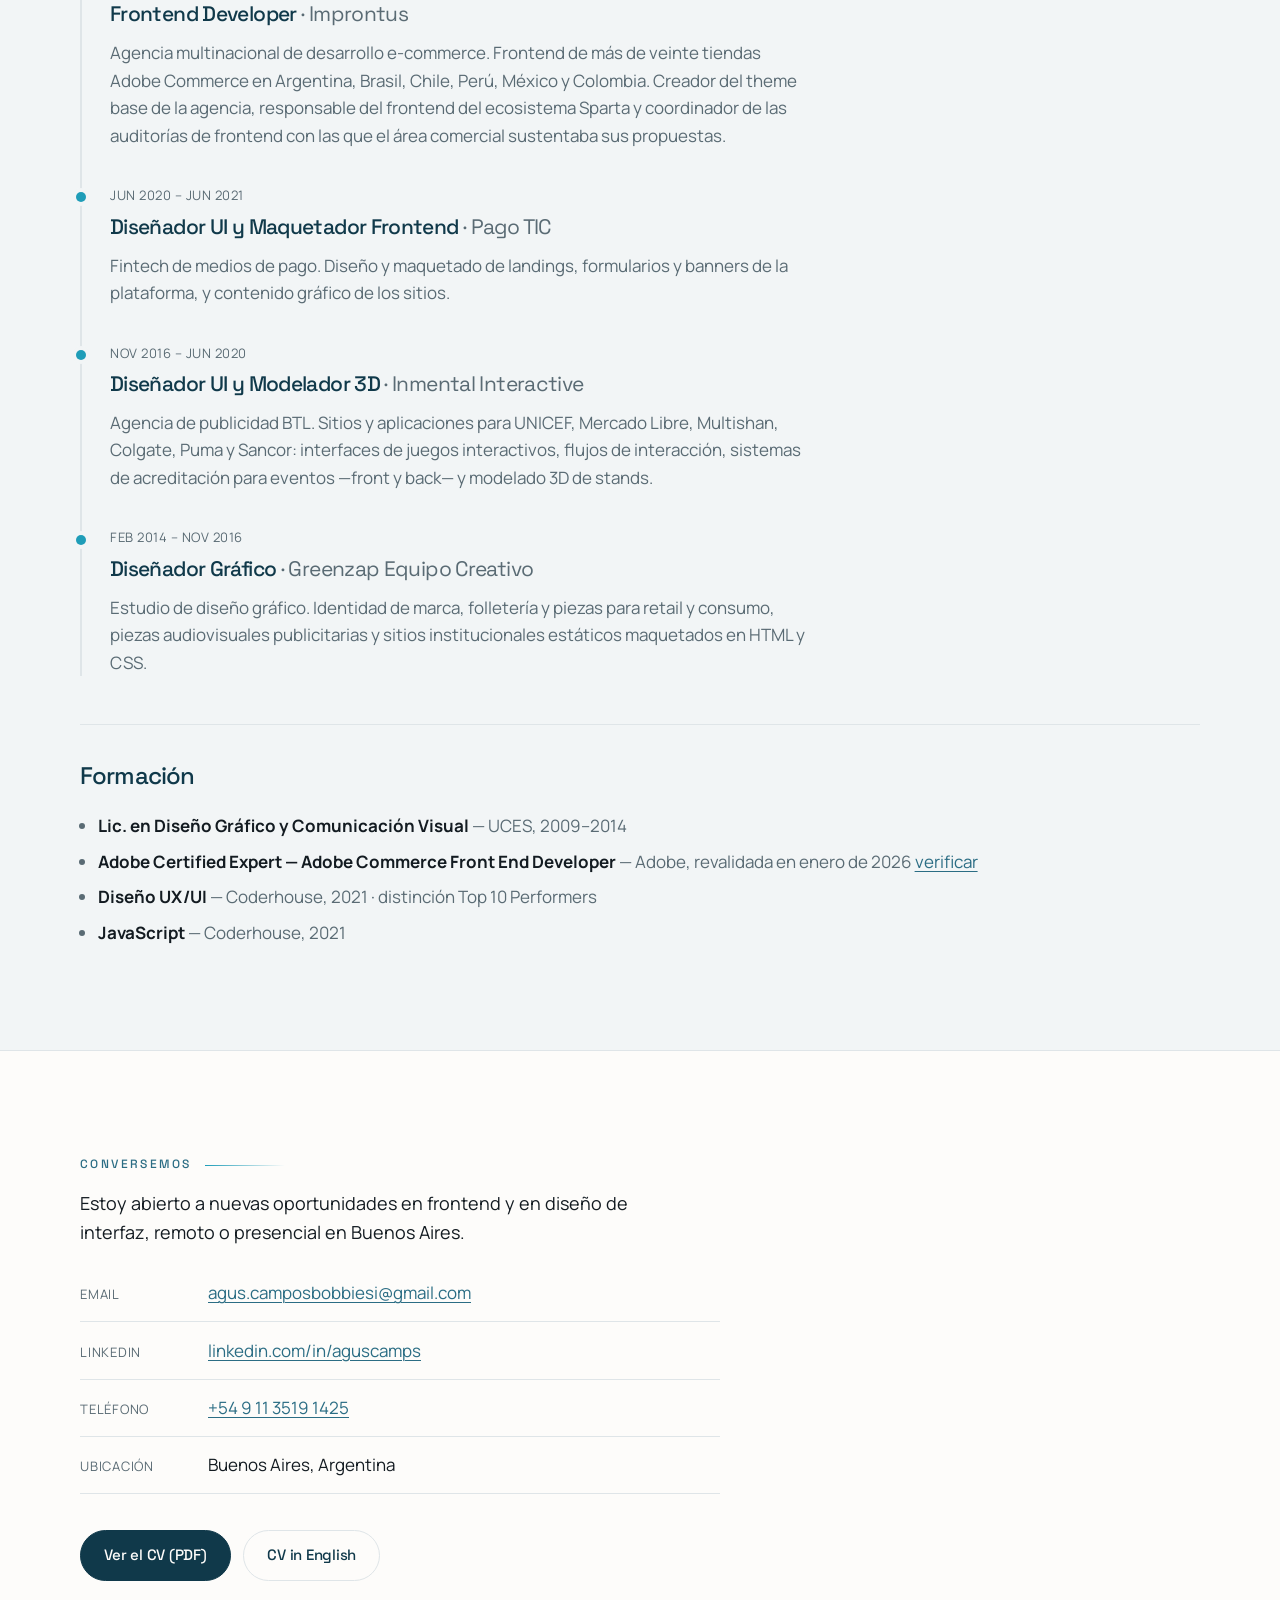
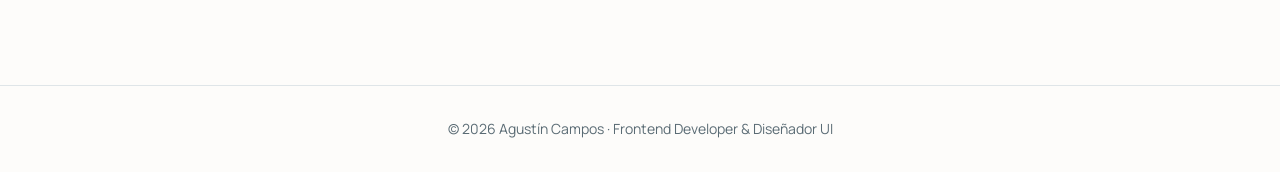
==== commit ba207861: "Las capturas que abren el sitio lo dicen al pasar por encima Nada distinguía una captura que abre el" ====
--- a/index.html
+++ b/index.html
@@ -155,7 +155,7 @@
             <figcaption>El archivo en Figma: capas nombradas, contenedores anidados y diseño automático.</figcaption>
           </figure>
           <figure>
-            <a href="https://www.newbalance.cl" target="_blank" rel="noopener">
+            <a href="https://www.newbalance.cl" target="_blank" rel="noopener" data-ver="Ver el sitio ↗">
               <img src="img/newbalance-home.webp"
                    srcset="img/newbalance-home-800.webp 800w, img/newbalance-home.webp 1600w" sizes="(max-width: 900px) 92vw, 1200px" width="1600" height="1000" loading="lazy"
                    alt="Home de newbalance.cl, tienda oficial de New Balance en Chile: banner de running y grilla de zapatillas destacadas.">
@@ -175,7 +175,7 @@
             <figcaption>El archivo en Figma: el catálogo, sus componentes de producto y la landing.</figcaption>
           </figure>
           <figure>
-            <a href="https://www.sparta.cl" target="_blank" rel="noopener">
+            <a href="https://www.sparta.cl" target="_blank" rel="noopener" data-ver="Ver el sitio ↗">
               <img src="img/sparta-home.webp"
                    srcset="img/sparta-home-800.webp 800w, img/sparta-home.webp 1600w" sizes="(max-width: 900px) 92vw, 1200px" width="1600" height="1000" loading="lazy"
                    alt="Home de sparta.cl: navegación por deporte, banner de campaña y carrusel con las marcas del catálogo.">
--- a/css/style.css
+++ b/css/style.css
@@ -442,11 +442,32 @@
 .modal__cuerpo .carrusel,
 .modal__cuerpo .case__media > figure { min-width: 0; }
 
-/* Dentro del modal, las capturas del sitio en producción son enlaces */
-.modal__cuerpo .case__media a { display: block; }
-.modal__cuerpo .case__media a img { transition: opacity .2s ease; }
-.modal__cuerpo .case__media a:hover img,
-.modal__cuerpo .case__media a:focus-visible img { opacity: .86; }
+/* Las capturas del sitio en producción son enlaces. Al pasar por encima se
+   dice adónde llevan: sin eso, nada distingue una captura que abre el sitio
+   de una que no. */
+.case__media a { position: relative; display: block; }
+.case__media a img { transition: opacity .2s ease; }
+.case__media a:hover img,
+.case__media a:focus-visible img { opacity: .78; }
+.case__media a::after {
+  content: attr(data-ver);
+  position: absolute; left: 50%; top: 50%;
+  transform: translate(-50%, -50%) scale(.94);
+  padding: .62rem 1.15rem; border-radius: 999px; white-space: nowrap;
+  font-family: var(--display); font-size: .9375rem; font-weight: 500;
+  letter-spacing: -.01em;
+  color: var(--bg); background: color-mix(in srgb, var(--deep) 94%, transparent);
+  box-shadow: 0 10px 30px rgba(0, 0, 0, .35);
+  opacity: 0; pointer-events: none;
+  transition: opacity .18s ease, transform .18s ease;
+}
+.case__media a:hover::after,
+.case__media a:focus-visible::after {
+  opacity: 1; transform: translate(-50%, -50%) scale(1);
+}
+@media (prefers-reduced-motion: reduce) {
+  .case__media a::after { transition: opacity .18s ease; }
+}
 .case > .case__media video { background: #000; }
 
 .case__body { padding: clamp(1.5rem, 3vw, 2.25rem); display: flex; flex-direction: column; }
@@ -586,7 +607,7 @@
 /* ── Burbujas flotantes (WhatsApp + volver arriba) ──────── */
 .burbujas {
   position: fixed; right: clamp(1rem, 3vw, 2rem); bottom: clamp(1rem, 3vw, 2rem); z-index: 60;
-  display: grid; gap: .7rem; justify-items: center;
+  display: grid; gap: 1.4rem; justify-items: center;
 }
 .burbuja {
   display: grid; place-items: center; width: 3rem; height: 3rem; border-radius: 50%;
